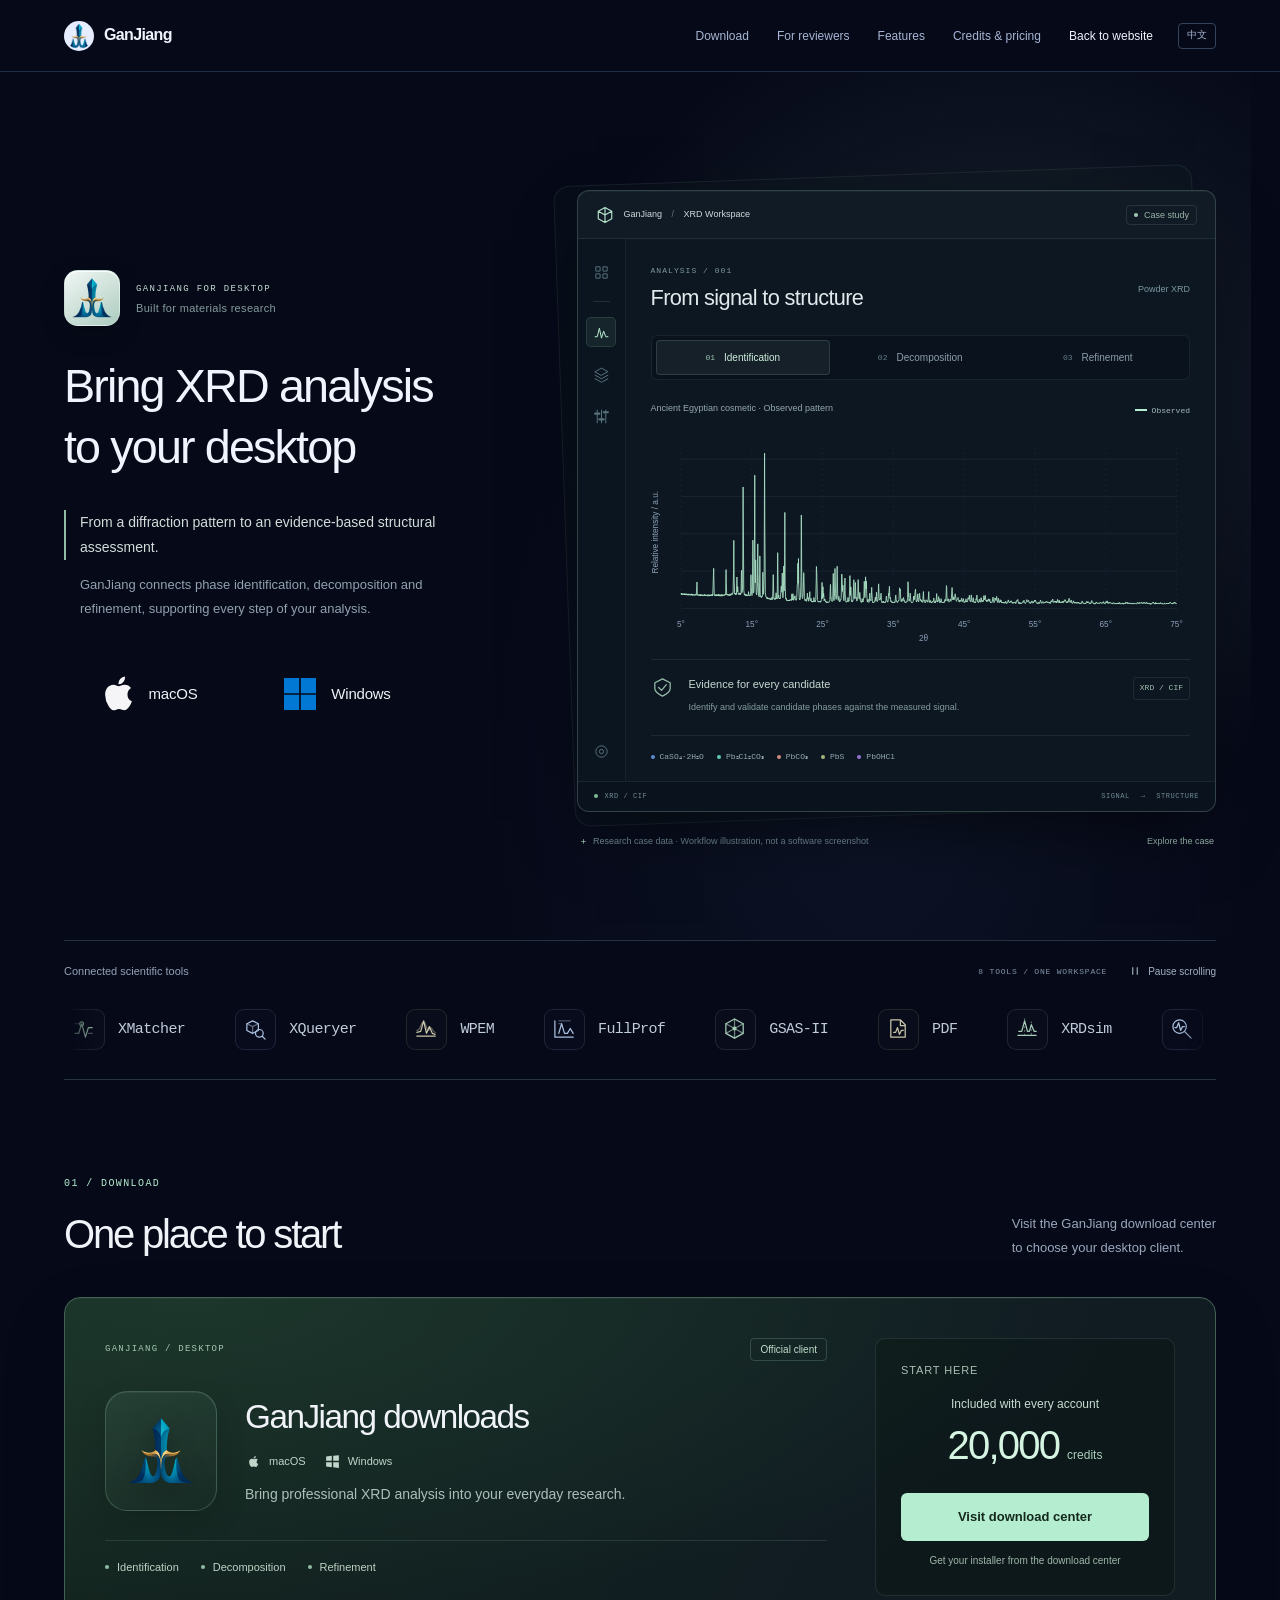
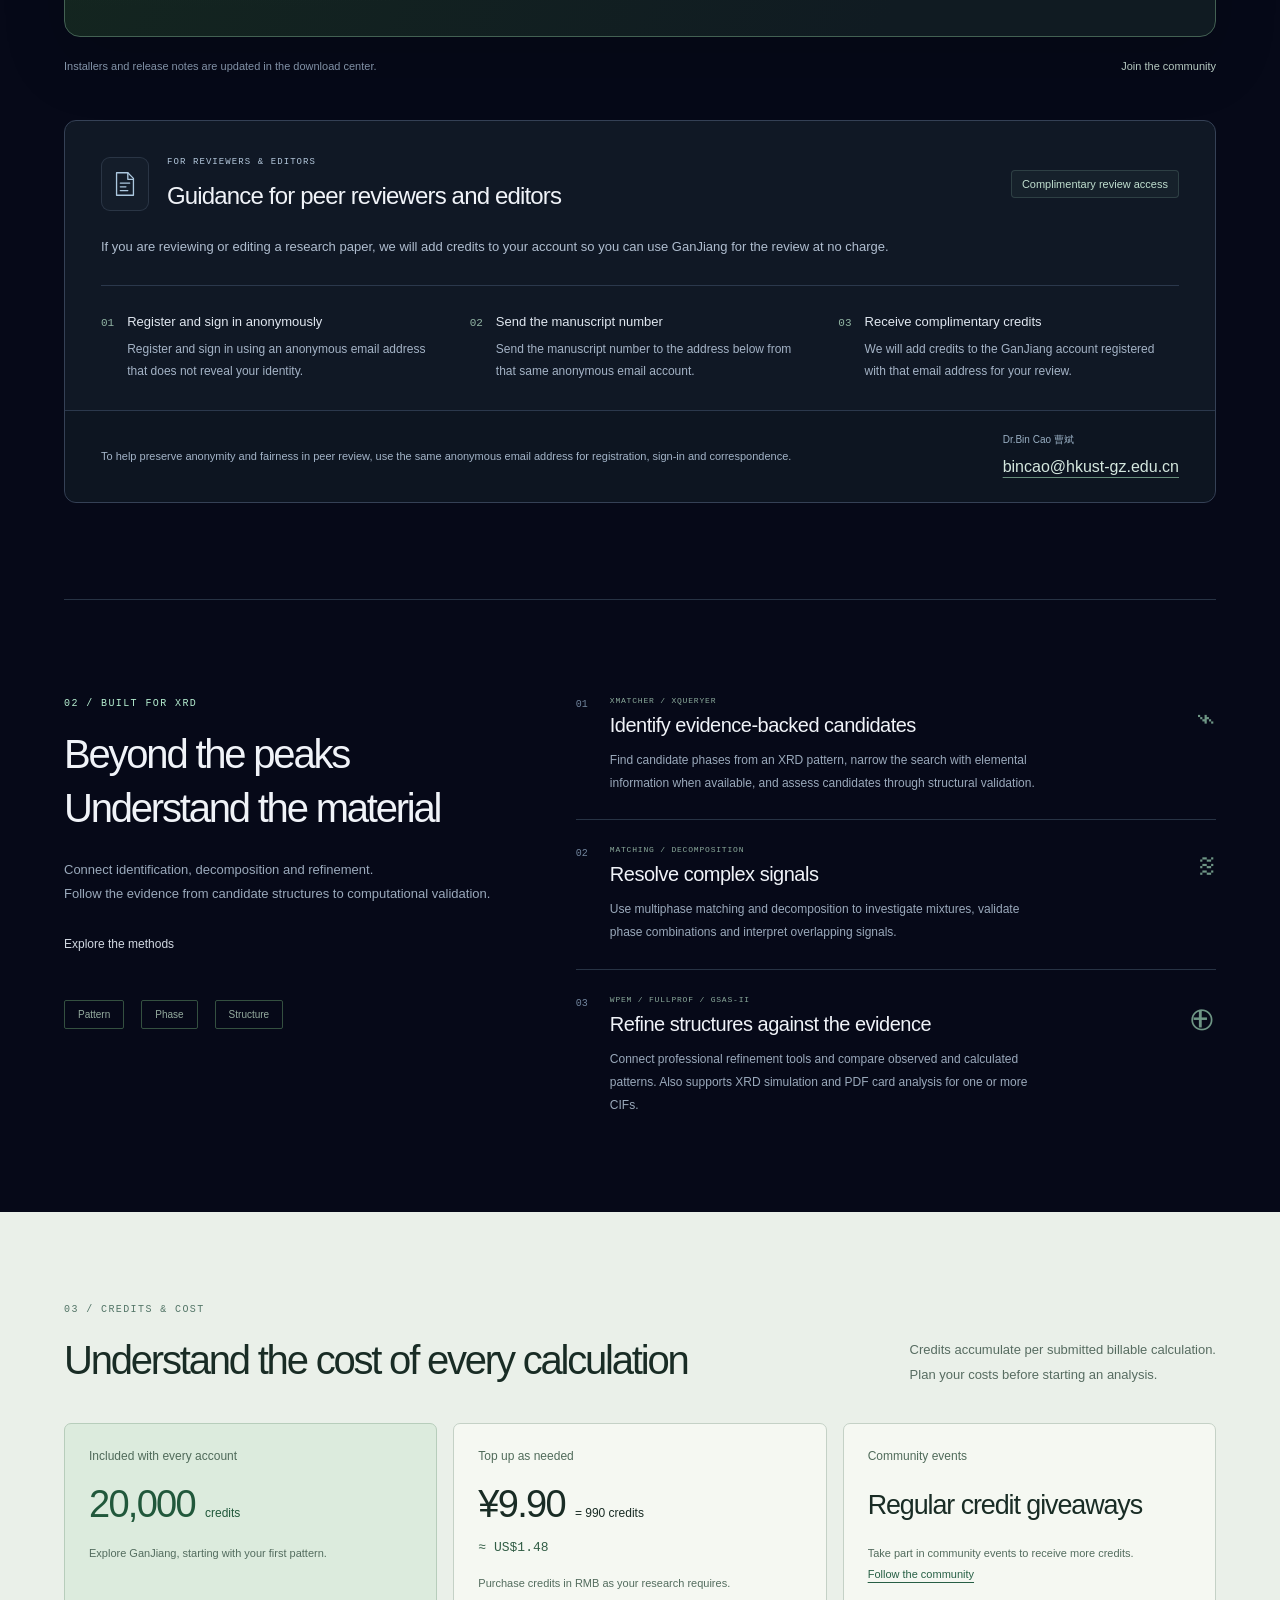
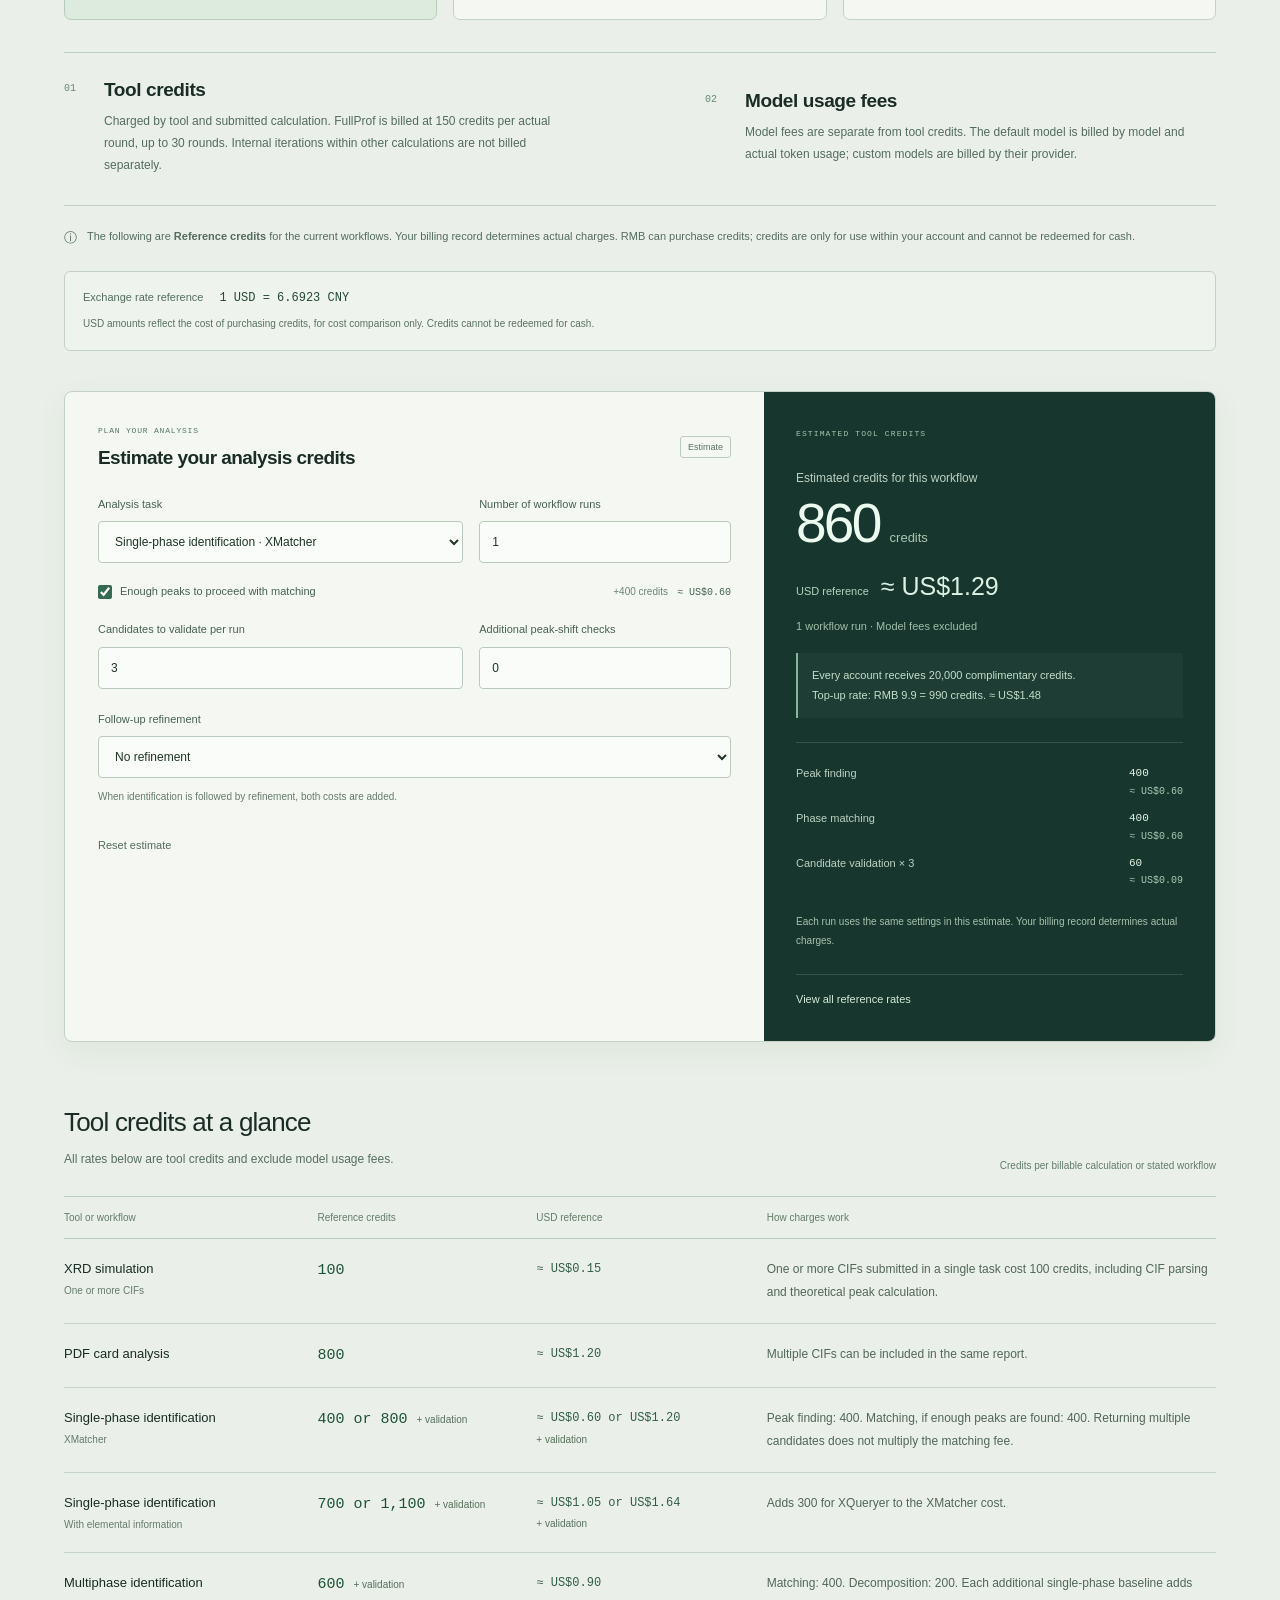
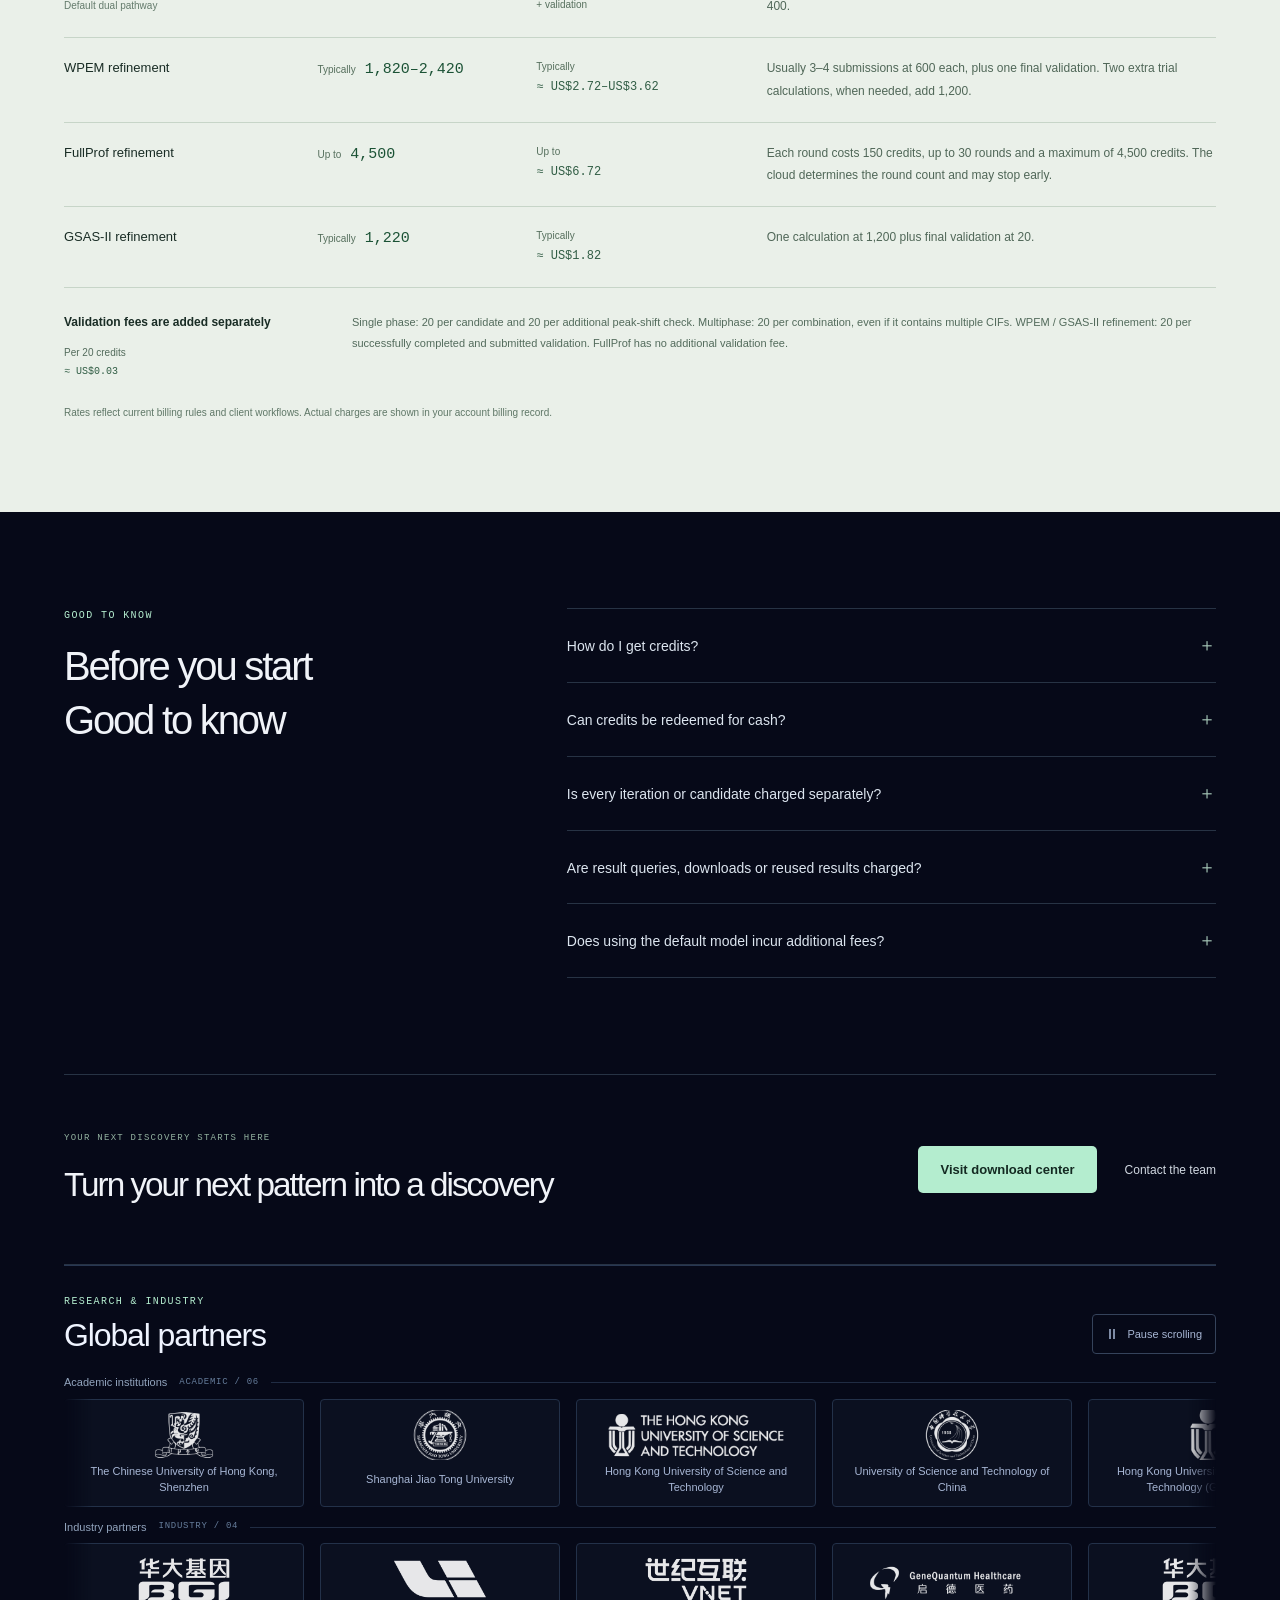
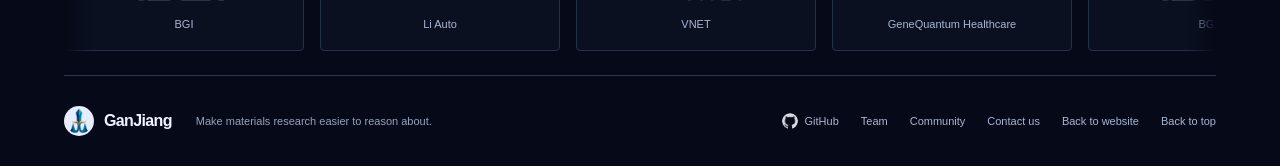
==== apps/index.html @ ce857f55 "update" ====
<!doctype html>
<html lang="zh-CN">
  <head>
    <meta charset="UTF-8" />
    <meta name="viewport" content="width=device-width, initial-scale=1" />
    <meta name="theme-color" content="#060918" />
    <meta name="description" content="下载干将 GanJiang 桌面客户端，了解 macOS、Windows 版本、XRD 物相识别与结构精修，以及计算工具积分和模型调用的收费方式。" />
    <meta property="og:title" content="下载干将 GanJiang · 让 XRD 分析进入你的工作台" />
    <meta property="og:description" content="macOS 与 Windows 客户端、XRD 分析能力、积分参考与任务费用估算。" />
    <meta property="og:type" content="website" />
    <title>下载干将 GanJiang · XRD 科学智能体</title>
    <link rel="icon" href="../assets/images/favicon.png" />
    <link rel="stylesheet" href="./apps.css" />
    <link rel="stylesheet" href="../site-chrome.css" />
    <link rel="stylesheet" href="./hero.css" />
    <script defer src="./downloads.js"></script>
    <script defer src="./credits.js"></script>
    <script defer src="./money.js"></script>
    <script defer src="./locales.en.js"></script>
    <script defer src="./i18n.js"></script>
    <script defer src="./apps.js"></script>
    <script defer src="../partners.js"></script>
    <script defer src="../title-style.js"></script>
</head>
  <body class="download-page">
    <a class="skip-link" href="#main">跳到主要内容</a>
    <header class="site-header shared-header">
        <a class="brand" href="../index.html#home" aria-label="返回官网"><img class="brand-logo" src="../assets/images/logo-small.webp" width="30" height="30" alt="" /> GanJiang</a>
        <div class="header-actions"><button class="language-toggle" type="button" aria-label="Switch to English">EN</button><button class="menu-toggle" type="button" aria-label="打开导航" aria-expanded="false" aria-controls="navigation">菜单</button></div>
        <nav class="nav" id="navigation" aria-label="页面导航"><a href="#downloads">客户端下载</a><a href="#reviewer-support">审稿支持</a><a href="#capabilities">功能介绍</a><a href="#pricing">积分与费用</a><a class="nav-home" href="../index.html#home">返回官网</a></nav>
    </header>
    <main id="main">
      <section class="hero desktop-hero shell" aria-labelledby="hero-title">
        <div class="hero-copy">
          <div class="desktop-product"><span class="desktop-product-icon" aria-hidden="true"><img src="../assets/images/logo-small.webp" width="42" height="42" alt="" /></span><div><p class="eyebrow">GANJIANG FOR DESKTOP</p><p class="desktop-product-note">为材料研究而构建</p></div></div>
          <h1 id="hero-title"><span class="hero-title-line">让 XRD 分析</span><span class="hero-title-line">进入你的工作台</span></h1>
          <div class="hero-description"><p class="hero-description-lead">从一张衍射图谱，到有证据的结构判断。</p><p>干将连接物相识别、多相分解与结构精修，<br class="desktop-break" />陪你走完每一步分析。</p></div>
          <div class="platform-downloads">
            <a class="platform-download platform-download-macos" href="#downloads" data-download-jump aria-label="macOS：前往客户端下载区"><img src="./assets/platforms/apple.svg" width="30" height="36" alt="" /><span>macOS</span></a>
            <a class="platform-download platform-download-windows" href="#downloads" data-download-jump aria-label="Windows：前往客户端下载区"><img src="./assets/platforms/windows.svg" width="32" height="32" alt="" /><span>Windows</span></a>
          </div>
        </div>
        <div class="hero-visual">
          <div class="workbench" data-analysis-view="identify">
            <div class="window-bar"><div class="window-identity"><span class="window-app-mark" aria-hidden="true"><svg viewBox="0 0 24 24" fill="none" stroke="currentColor" stroke-width="1.5" stroke-linejoin="round"><path d="m12 2 9 5v10l-9 5-9-5V7Zm0 0v10m-9-5 9 5 9-5m-9 5v10"/></svg></span><span>GanJiang <span class="window-title-divider">/</span> XRD Workspace</span></div><span class="window-demo">案例演示</span></div>
            <div class="workbench-layout">
              <div class="workbench-rail" aria-hidden="true"><span class="rail-home"><svg viewBox="0 0 24 24" fill="none" stroke="currentColor" stroke-width="1.4" stroke-linejoin="round"><path d="M4 4h6v6H4Zm10 0h6v6h-6ZM4 14h6v6H4Zm10 0h6v6h-6Z"/></svg></span><span class="rail-divider"></span><span data-rail-view="identify"><svg viewBox="0 0 24 24" fill="none" stroke="currentColor" stroke-width="1.4" stroke-linecap="round" stroke-linejoin="round"><path d="M3 18h3l3-12 3 14 3-10 3 8h3"/></svg></span><span data-rail-view="decompose"><svg viewBox="0 0 24 24" fill="none" stroke="currentColor" stroke-width="1.4" stroke-linecap="round" stroke-linejoin="round"><path d="m3 8 9-5 9 5-9 5Zm0 5 9 5 9-5M3 18l9 5 9-5"/></svg></span><span data-rail-view="refine"><svg viewBox="0 0 24 24" fill="none" stroke="currentColor" stroke-width="1.4" stroke-linecap="round"><path d="M6 3v18M12 3v18M18 3v18"/><path d="M3 8h6m0 8h6m0-10h6" stroke-width="3"/></svg></span><span class="rail-bottom"><svg viewBox="0 0 24 24" fill="none" stroke="currentColor" stroke-width="1.4"><circle cx="12" cy="12" r="8"/><circle cx="12" cy="12" r="3"/></svg></span></div>
            <div class="workbench-body">
              <div class="workbench-title"><div><p>ANALYSIS / 001</p><h2>从信号，找到结构</h2></div><span class="sample-tag">粉末 XRD</span></div>
              <div class="analysis-tabs" role="tablist" aria-label="切换分析案例视图"><button id="tab-identify" role="tab" type="button" aria-selected="true" aria-controls="analysis-panel" data-view="identify"><span class="analysis-tab-number" aria-hidden="true">01</span><span>物相识别</span></button><button id="tab-decompose" role="tab" type="button" aria-selected="false" aria-controls="analysis-panel" tabindex="-1" data-view="decompose"><span class="analysis-tab-number" aria-hidden="true">02</span><span>多相分解</span></button><button id="tab-refine" role="tab" type="button" aria-selected="false" aria-controls="analysis-panel" tabindex="-1" data-view="refine"><span class="analysis-tab-number" aria-hidden="true">03</span><span>结构精修</span></button></div>
              <div id="analysis-panel" role="tabpanel" aria-labelledby="tab-identify" tabindex="0">
                <div class="analysis-chart">
                <div class="plot-meta"><span id="plot-title">古埃及化妆粉 · 实测图谱</span><span id="plot-legend"><i></i>Observed</span></div>
                <img id="analysis-plot" src="./assets/identify.svg" width="720" height="280" alt="古埃及化妆粉的实测 XRD 图谱，以衍射角为横轴、相对强度为纵轴。" fetchpriority="high" />
                </div>
                <div class="analysis-insight"><span class="insight-mark" aria-hidden="true"><svg viewBox="0 0 24 24" fill="none" stroke="currentColor" stroke-width="1.3" stroke-linecap="round" stroke-linejoin="round"><path d="m12 3 8 4v6c0 4-8 8-8 8s-8-4-8-8V7Z"/><path d="m8 12 3 3 5-6"/></svg></span><div><strong id="insight-title">让每一个候选，都有图谱依据</strong><p id="insight-copy">从衍射信号出发，逐步识别与校验候选物相。</p></div><span id="insight-value">XRD / CIF</span></div>
              </div>
              <div class="phase-strip" aria-label="案例中的五种物相"><span>CaSO₄·2H₂O</span><span>Pb₂Cl₂CO₃</span><span>PbCO₃</span><span>PbS</span><span>PbOHCl</span></div>
            </div>
            </div>
            <div class="workbench-status" aria-hidden="true"><span><i></i> XRD / CIF</span><span>SIGNAL <b>→</b> STRUCTURE</span></div>
          </div>
          <div class="visual-caption"><span><span class="caption-cross" aria-hidden="true">＋</span> 官网研究案例数据 · 分析流程示意，非软件截图</span><a href="../index.html#egypt-story">查看案例</a></div>
        </div>
      </section>

      <section class="engine-band shell" aria-labelledby="engine-heading">
        <div class="engine-heading"><p id="engine-heading">连接专业计算工具</p><div class="engine-controls"><span>8 TOOLS / ONE WORKSPACE</span><button id="marquee-toggle" type="button" aria-pressed="false" aria-controls="tool-marquee" hidden><svg viewBox="0 0 16 16" fill="none" stroke="currentColor" stroke-width="1.5" aria-hidden="true"><path d="M5 3v10M11 3v10"/></svg><span>暂停滚动</span></button></div></div>
        <div class="engine-marquee" id="tool-marquee">
          <div class="engine-track">
            <ul class="engine-group" aria-label="支持的科学计算工具">
                <li><span class="tool-logo"><svg viewBox="0 0 26 26" fill="none" stroke="currentColor" stroke-width="1.3" stroke-linecap="round" stroke-linejoin="round" aria-hidden="true"><path d="M3 17h4l3-10 4 14 3-10h4"/><path d="M3 7h4m10 10h4" opacity=".45"/><circle cx="10" cy="7" r="2"/></svg></span><span>XMatcher</span></li>
                <li><span class="tool-logo"><svg viewBox="0 0 26 26" fill="none" stroke="currentColor" stroke-width="1.3" stroke-linecap="round" stroke-linejoin="round" aria-hidden="true"><path d="m4 7 6-3 6 3v7l-6 3-6-3Z"/><path d="m4 7 6 3 6-3m-6 3v7" opacity=".55"/><circle cx="17" cy="17" r="4"/><path d="m20 20 3 3"/></svg></span><span>XQueryer</span></li>
                <li><span class="tool-logo"><svg viewBox="0 0 26 26" fill="none" stroke="currentColor" stroke-width="1.3" stroke-linecap="round" stroke-linejoin="round" aria-hidden="true"><path d="M3 20h19M3 16l4-1 3-11 3 13 3-7 3 7 3 1"/><path d="M3 14c4 0 4-9 7-9s3 13 6 8 3 3 6 3" opacity=".45"/></svg></span><span>WPEM</span></li>
                <li><span class="tool-logo"><svg viewBox="0 0 26 26" fill="none" stroke="currentColor" stroke-width="1.3" stroke-linecap="round" stroke-linejoin="round" aria-hidden="true"><path d="M3 4v17h19M7 17l3-10 3 10h3l3-5 3 5"/><path d="M7 4h12M7 7h3" opacity=".4"/></svg></span><span>FullProf</span></li>
                <li><span class="tool-logo"><svg viewBox="0 0 26 26" fill="none" stroke="currentColor" stroke-width="1.3" stroke-linecap="round" stroke-linejoin="round" aria-hidden="true"><path d="m12 2 9 5v10l-9 5-9-5V7Z"/><path d="m3 7 9 5 9-5M12 12v10M12 2v10L3 17m9-5 9 5" opacity=".65"/><circle cx="12" cy="12" r="2" fill="currentColor" stroke="none"/></svg></span><span>GSAS-II</span></li>
                <li><span class="tool-logo"><svg viewBox="0 0 26 26" fill="none" stroke="currentColor" stroke-width="1.3" stroke-linecap="round" stroke-linejoin="round" aria-hidden="true"><path d="M5 3h10l5 5v13H5ZM15 3v6h5"/><path d="M8 16h2l2-5 2 7 2-4h2"/></svg></span><span>PDF</span></li>
                <li><span class="tool-logo"><svg viewBox="0 0 26 26" fill="none" stroke="currentColor" stroke-width="1.3" stroke-linecap="round" stroke-linejoin="round" aria-hidden="true"><path d="M3 19h19M4 15h3l3-11 3 11h2l2-7 3 7h2"/><path d="M10 2v19M17 5v16" stroke-dasharray="1 3" opacity=".45"/></svg></span><span>XRDsim</span></li>
                <li><span class="tool-logo"><svg viewBox="0 0 26 26" fill="none" stroke="currentColor" stroke-width="1.3" stroke-linecap="round" stroke-linejoin="round" aria-hidden="true"><circle cx="10" cy="10" r="7"/><path d="m15 15 7 7M5 11h2l2-5 2 8 2-4h2"/></svg></span><span>XRDinspector</span></li>
            </ul>
          </div>
        </div>
      </section>

      <section id="downloads" class="section shell" aria-labelledby="download-title">
        <div class="section-heading"><div><p class="eyebrow">01 / DOWNLOAD</p><h2 id="download-title">一个入口，开启你的研究</h2></div><p>前往干将下载中心，<br />选择适合你的桌面版本。</p></div>
        <article class="download-portal" aria-labelledby="portal-title">
          <div class="portal-content">
            <div class="portal-topline"><p class="eyebrow">GANJIANG / DESKTOP</p><span class="portal-badge">官方客户端</span></div>
            <div class="portal-identity"><div class="portal-logo"><img src="../assets/images/logo-small.webp" width="70" height="84" alt="" /></div><div><h3 id="portal-title">干将下载中心</h3><div class="portal-platforms" aria-label="支持的平台"><span><svg viewBox="0 0 24 24" aria-hidden="true"><path d="M16.4 12.8c0-2 1.6-3 1.7-3.1-1-1.4-2.4-1.6-2.9-1.6-1.2-.1-2.4.7-3 .7s-1.5-.7-2.5-.7c-1.3 0-2.5.8-3.2 1.9-1.4 2.4-.4 6 1 8 .7.9 1.4 1.8 2.4 1.7 1 0 1.4-.6 2.6-.6s1.6.6 2.6.6 1.7-.9 2.3-1.8c.8-1.1 1.1-2.2 1.1-2.3-.1 0-2.1-.8-2.1-2.8ZM14.5 6.8c.5-.7.9-1.6.8-2.5-.8 0-1.8.5-2.4 1.2-.5.5-1 1.5-.8 2.4.9.1 1.8-.4 2.4-1.1Z"/></svg>macOS</span><span><svg viewBox="0 0 24 24" aria-hidden="true"><path d="m3 5 8-1v7H3Zm10-1 8-1v8h-8ZM3 13h8v7l-8-1Zm10 0h8v8l-8-1Z"/></svg>Windows</span></div><p>把专业的 XRD 分析能力，带到你的日常研究中。</p></div></div>
            <ul class="portal-capabilities" aria-label="核心分析能力"><li>物相识别</li><li>多相分解</li><li>结构精修</li></ul>
          </div>
          <div class="portal-action">
            <p class="portal-action-label">从这里开始</p>
            <p class="portal-welcome">每个账户赠送<br /><strong>20,000</strong><span>积分</span></p>
            <a class="download-button" href="https://ganjiang.yangtzeailab.com/" data-download aria-describedby="download-help"><span>前往下载中心</span></a>
            <p class="portal-action-note" id="download-help">统一前往下载中心获取安装包</p>
          </div>
        </article>
        <div class="download-footnote"><p>安装包与发布说明均在下载中心更新。</p><a href="../index.html#beta">加入用户社区</a></div>

        <aside class="reviewer-support" id="reviewer-support" aria-labelledby="reviewer-title">
          <div class="reviewer-heading">
            <span class="reviewer-mark" aria-hidden="true"><svg viewBox="0 0 32 32" fill="none" stroke="currentColor" stroke-width="1.4" stroke-linecap="round" stroke-linejoin="round"><path d="M7 4h12l6 6v18H7Z"/><path d="M19 4v7h6M11 15h10M11 19h6M11 23h8"/></svg></span>
            <div><p class="eyebrow">FOR REVIEWERS &amp; EDITORS</p><h3 id="reviewer-title">研究论文同行评审须知</h3></div>
            <span class="reviewer-badge">审稿免费支持</span>
          </div>
          <p class="reviewer-intro">如果您是文章的审稿人或编辑，我们会为您的账户充值积分，支持您免费使用干将开展审稿工作，无需付费。</p>
          <ol class="reviewer-steps">
            <li><span class="reviewer-step-number" aria-hidden="true">01</span><div><h4>匿名注册与登录</h4><p>请使用不含个人身份信息的匿名邮箱注册并登录干将。</p></div></li>
            <li><span class="reviewer-step-number" aria-hidden="true">02</span><div><h4>发送文章编号</h4><p>使用同一匿名邮箱，将文章编号发送至下方联系邮箱。</p></div></li>
            <li><span class="reviewer-step-number" aria-hidden="true">03</span><div><h4>获取免费积分</h4><p>我们将为该邮箱对应的账户充值积分，供审稿使用。</p></div></li>
          </ol>
          <div class="reviewer-contact"><p>为维护同行评审的匿名性与公平性，<br class="desktop-break" />请在注册、登录与邮件联系时始终使用同一匿名邮箱。</p><div><span>Dr.Bin Cao 曹斌</span><a href="mailto:bincao@hkust-gz.edu.cn">bincao@hkust-gz.edu.cn</a></div></div>
        </aside>
      </section>

      <section id="capabilities" class="section capability-section shell" aria-labelledby="capabilities-title">
        <div class="capability-intro"><p class="eyebrow">02 / BUILT FOR XRD</p><h2 id="capabilities-title">不止看见峰<br />更要读懂材料</h2><p>把识别、分解与精修连接起来。<br />从候选结构到计算校验，让结论有迹可循。</p><a class="text-link" href="../index.html#can-do">深入了解分析方法</a><div class="workflow-line" aria-label="输入图谱，识别物相，校验结构"><span>图谱</span><span>物相</span><span>结构</span></div></div>
        <div class="capability-list">
          <article><span class="step-number">01</span><div><p class="tool-label">XMATCHER / XQUERYER</p><h3>识别，让候选有依据</h3><p>从 XRD 图谱寻找候选物相；有元素信息时结合条件检索，再通过结构校验逐步判断。</p></div><span class="feature-mark" aria-hidden="true">⌁</span></article>
          <article><span class="step-number">02</span><div><p class="tool-label">MATCHING / DECOMPOSITION</p><h3>分解，把复杂信号展开</h3><p>通过多相匹配与分解处理混合物相，按组合进行校验，进一步理解重叠信号。</p></div><span class="feature-mark" aria-hidden="true">≋</span></article>
          <article><span class="step-number">03</span><div><p class="tool-label">WPEM / FULLPROF / GSAS-II</p><h3>精修，让结构经得起对照</h3><p>衔接专业精修工具，结合实测与计算图谱检验结构。也支持单个或多个 CIF 的 XRD 模拟与 PDF 卡分析。</p></div><span class="feature-mark" aria-hidden="true">⊕</span></article>
        </div>
      </section>

      <section id="pricing" class="pricing-section" aria-labelledby="pricing-title">
        <div class="shell">
          <div class="section-heading"><div><p class="eyebrow">03 / CREDITS & COST</p><h2 id="pricing-title">每一次计算<br class="mobile-break" />都有清楚的账</h2></div><p>按实际提交的收费计算累计。<br />先理解计费，再开始分析。</p></div>
          <div class="credit-benefits" aria-label="积分获取方式">
            <article class="credit-benefit credit-benefit-gift"><h3>每个账户赠送</h3><p class="benefit-value">20,000 <span>积分</span></p><p>从第一张图谱开始，探索干将的分析能力。</p></article>
            <article class="credit-benefit"><h3>按需充值</h3><p class="benefit-value">¥9.90 <span>= 990 积分</span></p><p class="topup-usd" data-usd-credits="990">≈ US$1.48</p><p>人民币兑换积分，按你的研究需要补充。</p></article>
            <article class="credit-benefit"><h3>社区活动</h3><p class="benefit-value benefit-value-text">定期赠送积分</p><p>参与社区活动，获取更多积分。<a href="../index.html#beta">关注用户社区</a></p></article>
          </div>
          <div class="billing-model"><div><span class="billing-number">01</span><h3>计算工具积分</h3><p>按功能与实际提交次数计费；FullProf 按实际轮数计费，每轮 150 积分，最多 30 轮。其他计算内部的迭代，不按迭代次数重复收费。</p></div><div><span class="billing-number">02</span><h3>模型调用费用</h3><p>模型费用另计，不包含在工具积分中。默认模型按所用模型和实际 Token 用量计费；自定义模型由对应服务商计费。</p></div></div>
          <div class="pricing-note"><span aria-hidden="true">ⓘ</span><p>以下为当前流程的<strong>积分参考</strong>，实际扣费以账单明细为准。人民币可以兑换积分，积分仅用于账号内消耗，不可兑换回人民币。</p></div>

          <div class="exchange-note"><div><span>汇率参考</span><strong id="exchange-rate">1 USD = 6.6923 CNY</strong></div><p>美元金额按积分充值比例折算，仅供费用比较，不代表积分可以兑换现金。</p></div>

          <div class="estimator" id="estimator">
            <div class="estimator-form">
              <div class="estimator-heading"><div><p class="eyebrow">PLAN YOUR ANALYSIS</p><h3>算一算，这次分析要多少积分</h3></div><span class="reference-tag">参考估算</span></div>
              <form id="credit-form">
                <div class="form-row"><label>分析任务<select id="task" name="task"><option value="single">单相识别 · XMatcher</option><option value="element">单相识别 · 有元素条件</option><option value="multi">多相识别 · 默认双通道</option><option value="simulation">XRD 模拟 · 单个 / 多个 CIF</option><option value="pdf">PDF 卡分析</option><option value="refinement">仅结构精修</option></select></label><label>同一流程重复次数<input id="quantity" name="quantity" type="number" min="1" max="10000" step="1" value="1" inputmode="numeric" /></label></div>
                <div id="single-options" class="task-options"><label class="check-field"><input id="match" type="checkbox" checked />峰数足够，继续执行匹配 <span class="check-cost"><span>＋400 积分</span><small class="usd-amount" data-usd-credits="400">≈ US$0.60</small></span></label><div class="form-row"><label>每次校验的候选数<input id="candidates" type="number" min="0" max="10000" step="1" value="3" inputmode="numeric" /></label><label>额外峰位偏移校验次数<input id="shifts" type="number" min="0" max="10000" step="1" value="0" inputmode="numeric" /></label></div></div>
                <div id="multi-options" class="task-options" hidden><div class="form-row"><label>每次校验的组合数<input id="combinations" type="number" min="0" max="10000" step="1" value="1" inputmode="numeric" /></label><label>补查单相基线次数<input id="baselines" type="number" min="0" max="10000" step="1" value="0" inputmode="numeric" /></label></div></div>
                <label class="refinement-field">衔接结构精修<select id="refinement" name="refinement"><option value="none">不追加精修</option><option value="gsas" data-usd-credits="1220" data-usd-label="GSAS-II · 通常 1,220 积分">GSAS-II · 通常 1,220 积分</option><option value="wpem" data-usd-credits="1820" data-usd-other="2420" data-usd-label="WPEM · 通常 1,820–2,420 积分">WPEM · 通常 1,820–2,420 积分</option><option value="fullprof" data-usd-credits="4500" data-usd-label="FullProf · 最多 4,500 积分">FullProf · 最多 4,500 积分</option></select></label>
                <div id="wpem-options" class="task-options" hidden><label>预计 WPEM 提交次数<select id="wpem-runs"><option value="3" data-usd-credits="1820" data-usd-label="3 次 · 含最终校验共 1,820 积分">3 次 · 含最终校验共 1,820 积分</option><option value="4" data-usd-credits="2420" data-usd-label="4 次 · 含最终校验共 2,420 积分">4 次 · 含最终校验共 2,420 积分</option></select></label><label class="check-field"><input id="wpem-extra" type="checkbox" />补做两次试算 <span class="check-cost"><span>＋1,200 积分</span><small class="usd-amount" data-usd-credits="1200">≈ US$1.79</small></span></label></div>
                <p class="form-hint" id="refinement-hint">识别与精修连续执行时，两部分费用相加。</p>
                <button class="reset-button" type="reset">重置估算</button>
              </form>
              <noscript><p class="no-script-note">启用 JavaScript 后可使用交互估算；下方积分表可直接查阅。</p></noscript>
            </div>
            <div class="estimate-result" aria-live="polite" aria-atomic="true"><p class="eyebrow">ESTIMATED TOOL CREDITS</p><p class="estimate-label" id="estimate-label">本次流程参考积分</p><div class="estimate-total"><output id="credit-total" for="task quantity match candidates shifts combinations baselines refinement wpem-runs wpem-extra">860</output><span>积分</span></div><div class="estimate-usd"><span>美元参考</span><output id="usd-total" for="task quantity match candidates shifts combinations baselines refinement wpem-runs wpem-extra">≈ US$1.29</output></div><p id="estimate-scope">1 次流程 · 不含模型调用费用</p><p class="estimate-credit-note">每个账户赠送 20,000 积分。<br />充值比例：人民币 9.9 元 = 990 积分。 <span class="usd-amount" data-usd-credits="990">≈ US$1.48</span></p><div class="result-rule"></div><dl id="credit-breakdown"><div><dt>寻峰</dt><dd>400<small>≈ US$0.60</small></dd></div><div><dt>物相匹配</dt><dd>400<small>≈ US$0.60</small></dd></div><div><dt>候选校验 × 3</dt><dd>60<small>≈ US$0.09</small></dd></div></dl><p class="estimate-disclaimer" id="estimate-disclaimer">各次流程按相同配置估算，实际扣费以账单明细为准。</p><a href="#credit-reference">查看完整积分参考</a></div>
          </div>

          <div class="reference-heading" id="credit-reference"><div><h3>功能积分，一目了然</h3><p>以下均为计算工具积分，不含模型调用费用。</p></div><span>积分 / 次收费计算或所述流程</span></div>
          <div class="table-scroll" role="region" aria-label="功能积分参考表，可横向滚动" tabindex="0"><table><thead><tr><th scope="col">功能</th><th scope="col">积分参考</th><th scope="col">美元参考</th><th scope="col">怎么计算</th></tr></thead><tbody>
            <tr><th scope="row">XRD 模拟 <span>单个 / 多个 CIF</span></th><td>100</td><td class="usd-reference"><span class="usd-amount" data-usd-credits="100">≈ US$0.15</span></td><td>单个或多个 CIF 在同一次任务中提交，均为 100 积分，包含 CIF 解析和理论峰计算。</td></tr>
            <tr><th scope="row">PDF 卡分析</th><td>800</td><td class="usd-reference"><span class="usd-amount" data-usd-credits="800">≈ US$1.20</span></td><td>同一次报告可提交多个 CIF。</td></tr>
            <tr><th scope="row">单相识别 <span>XMatcher</span></th><td>400 或 800 <small>＋校验费</small></td><td class="usd-reference"><span class="usd-amount" data-usd-credits="400" data-usd-other="800" data-usd-join="or">≈ US$0.60 / US$1.20</span><small>＋校验费</small></td><td>寻峰 400；峰数足够再匹配 400。一次返回多个候选，不按候选数重复收匹配费。</td></tr>
            <tr><th scope="row">单相识别 <span>有元素条件</span></th><td>700 或 1,100 <small>＋校验费</small></td><td class="usd-reference"><span class="usd-amount" data-usd-credits="700" data-usd-other="1100" data-usd-join="or">≈ US$1.05 / US$1.64</span><small>＋校验费</small></td><td>在 XMatcher 费用上增加 XQueryer 300。</td></tr>
            <tr><th scope="row">多相识别 <span>默认双通道</span></th><td>600 <small>＋校验费</small></td><td class="usd-reference"><span class="usd-amount" data-usd-credits="600">≈ US$0.90</span><small>＋校验费</small></td><td>匹配 400＋分解 200；如需补查单相基线，每次再加 400。</td></tr>
            <tr><th scope="row">WPEM 精修</th><td><small>通常</small> 1,820–2,420</td><td class="usd-reference"><small>通常</small><span class="usd-amount" data-usd-credits="1820" data-usd-other="2420">≈ US$2.72–US$3.62</span></td><td>通常提交 3–4 次，每次 600；含一次最终校验。特殊情况补做两次试算，可再增加 1,200。</td></tr>
            <tr><th scope="row">FullProf 精修</th><td><small>最多</small> 4,500</td><td class="usd-reference"><small>最多</small><span class="usd-amount" data-usd-credits="4500">≈ US$6.72</span></td><td>每轮 150 积分，最多 30 轮，最高 4,500 积分。轮数由云端决定，可能提前停止。</td></tr>
            <tr><th scope="row">GSAS-II 精修</th><td><small>通常</small> 1,220</td><td class="usd-reference"><small>通常</small><span class="usd-amount" data-usd-credits="1220">≈ US$1.82</span></td><td>一次计算 1,200＋一次最终校验 20。</td></tr>
          </tbody></table></div>
          <div class="validation-note"><div><strong>校验费用单独累计</strong><p class="validation-usd"><span>每 20 积分</span> <span class="usd-amount" data-usd-credits="20">≈ US$0.03</span></p></div><p>单相：每个候选 20 积分，额外峰位偏移校验每次再加 20。多相：每个组合 20 积分，组合内多个 CIF 仍算一次。WPEM / GSAS-II 精修：每成功完成并提交一次校验，计 20 积分。FullProf 不另加校验费。</p></div>
          <p class="reference-footnote">功能积分按当前计费规则与客户端流程整理，实际扣费以账号账单明细为准。</p>
        </div>
      </section>

      <section class="section faq-section shell" aria-labelledby="faq-title"><div><p class="eyebrow">GOOD TO KNOW</p><h2 id="faq-title">开始之前<br />你可能想知道</h2></div><div class="faq-list">
        <details><summary>如何获取积分？<span aria-hidden="true">＋</span></summary><p>每个账户赠送 20,000 积分。需要更多积分时，可按人民币 9.9 元 = 990 积分的比例充值；社区也会定期举办活动赠送积分。</p></details>
        <details><summary>积分可以兑换回人民币吗？<span aria-hidden="true">＋</span></summary><p>不可以。人民币可以兑换为积分，积分只能在账号内消耗，不能兑换回人民币。</p></details>
        <details><summary>任务里的每次迭代、每个候选都会收费吗？<span aria-hidden="true">＋</span></summary><p>一次计算内部的迭代不按迭代次数收费；另行提交收费计算才会累计费用。XMatcher 一次返回多个候选，不按候选数重复收匹配费，但分别进行的结构校验按实际次数收费。</p></details>
        <details><summary>查询结果、下载文件或者复用结果要收费吗？<span aria-hidden="true">＋</span></summary><p>查询结果、下载文件不额外收取计算积分。复用已有结果且没有重新提交计算时，不新增计算费用；若过程中实际调用了模型，模型费用仍另行计算。</p></details>
        <details><summary>使用默认模型，还会产生额外费用吗？<span aria-hidden="true">＋</span></summary><p>会。只要实际调用模型，就会按照所用模型和实际 Token 用量计费，这部分不包含在计算工具积分中。使用自定义模型时，由对应模型服务商计费。</p></details>
      </div></section>

      <section class="closing shell"><div><p class="eyebrow">YOUR NEXT DISCOVERY STARTS HERE</p><h2>让下一张图谱<br class="mobile-break" />成为新的发现</h2></div><div><a class="button button-primary" href="#downloads" data-download-jump>前往下载中心</a><a class="text-link" href="../team.html#sales-contact">联系团队</a></div></section>
    </main>
    <section class="global-partners" id="global-partners" data-partners aria-labelledby="partners-title">
      <div class="partners-heading">
        <div><p class="partners-kicker">RESEARCH &amp; INDUSTRY</p><h2 id="partners-title" data-partner-copy="title">全球合作伙伴</h2></div>
        <button class="partners-toggle" type="button" data-partners-toggle aria-pressed="false" aria-controls="partners-academic partners-industry" hidden><svg viewBox="0 0 12 12" aria-hidden="true"><path class="partners-pause" d="M4 1v10M8 1v10"/><path class="partners-play" d="m3 1 7 5-7 5Z"/></svg><span>暂停滚动</span></button>
      </div>
      <div class="partners-row partners-row-academic">
        <h3 class="partners-row-heading" id="partners-academic-title"><span data-partner-copy="academic">学术机构</span><small>ACADEMIC / 06</small></h3>
        <div class="partners-viewport" id="partners-academic" role="region" aria-labelledby="partners-academic-title" tabindex="0">
          <div class="partners-track"><ul class="partners-list">
            <li class="partner-card"><span class="partner-logo"><img src="../assets/partners/cuhk-shenzhen.png" width="128" height="128" loading="lazy" decoding="async" alt="" /></span><span data-partner-copy="cuhk">香港中文大学（深圳）</span></li>
            <li class="partner-card"><span class="partner-logo"><img src="../assets/partners/sjtu.png" width="128" height="128" loading="lazy" decoding="async" alt="" /></span><span data-partner-copy="sjtu">上海交通大学</span></li>
            <li class="partner-card"><span class="partner-logo partner-logo-wide"><img src="../assets/partners/hkust.png" width="128" height="128" loading="lazy" decoding="async" alt="" /></span><span data-partner-copy="hkust">香港科技大学</span></li>
            <li class="partner-card"><span class="partner-logo"><img src="../assets/partners/ustc.png" width="128" height="128" loading="lazy" decoding="async" alt="" /></span><span data-partner-copy="ustc">中国科学技术大学</span></li>
            <li class="partner-card"><span class="partner-logo"><img src="../assets/partners/hkust-guangzhou.webp" width="128" height="128" loading="lazy" decoding="async" alt="" /></span><span data-partner-copy="hkustgz">香港科技大学（广州）</span></li>
            <li class="partner-card"><span class="partner-logo"><img src="../assets/partners/cas.webp" width="128" height="128" loading="lazy" decoding="async" alt="" /></span><span data-partner-copy="cas">中国科学院</span></li>
          </ul></div>
        </div>
      </div>
      <div class="partners-row partners-row-industry">
        <h3 class="partners-row-heading" id="partners-industry-title"><span data-partner-copy="industry">产业伙伴</span><small>INDUSTRY / 04</small></h3>
        <div class="partners-viewport" id="partners-industry" role="region" aria-labelledby="partners-industry-title" tabindex="0">
          <div class="partners-track"><ul class="partners-list">
            <li class="partner-card"><span class="partner-logo partner-logo-industry"><img src="../assets/partners/bgi.png" width="128" height="128" loading="lazy" decoding="async" alt="" /></span><span data-partner-copy="bgi">华大基因</span></li>
            <li class="partner-card"><span class="partner-logo partner-logo-industry"><img src="../assets/partners/li-auto.png" width="128" height="128" loading="lazy" decoding="async" alt="" /></span><span data-partner-copy="li">理想汽车</span></li>
            <li class="partner-card"><span class="partner-logo partner-logo-industry"><img src="../assets/partners/vnet.png" width="128" height="128" loading="lazy" decoding="async" alt="" /></span><span data-partner-copy="vnet">世纪互联</span></li>
            <li class="partner-card"><span class="partner-logo partner-logo-wide"><img src="../assets/partners/genequantum.png" width="128" height="128" loading="lazy" decoding="async" alt="" /></span><span data-partner-copy="genequantum">启德医药</span></li>
          </ul></div>
        </div>
      </div>
    </section>
    <footer class="shared-footer">
      <div class="footer-identity"><a class="brand" href="../index.html#home" aria-label="返回官网"><img class="brand-logo" src="../assets/images/logo-small.webp" width="30" height="30" alt="" /> GanJiang</a><p data-i18n="footerTagline">让材料研究的判断更清楚。</p></div>
      <div class="footer-links" aria-label="页脚链接"><a href="https://github.com/DeltaGanjiang" target="_blank" rel="noreferrer"><img src="../assets/images/github.webp" width="16" height="16" alt="" />GitHub</a><a href="../team.html" data-i18n="navTeam">团队成员</a><a href="../index.html#beta" data-design-copy="footerCommunity">用户社区</a><a href="mailto:ganjiang@yzailab.com" data-i18n="projectEmail">联系我们</a><a href="../index.html#home" data-design-copy="backWebsite">返回官网</a><a href="#main" data-i18n="backToTop">回到顶部</a></div>
    </footer>
  </body>
</html>
---- apps/apps.css ----
@charset "UTF-8";

:root {
  color-scheme: dark;
  --bg: #060918;
  --surface: #101826;
  --ink: #f0f3f8;
  --muted: #9aa9bb;
  --line: #273344;
  --mint: #b4edcf;
  --sans: -apple-system, BlinkMacSystemFont, "SF Pro Text", "Segoe UI", "PingFang SC", "Hiragino Sans GB", "Microsoft YaHei", Arial, sans-serif;
  --mono: "SFMono-Regular", Consolas, "Liberation Mono", monospace;
  font-family: var(--sans);
  background: var(--bg);
  color: var(--ink);
  font-synthesis: none;
  text-rendering: optimizeLegibility;
  -webkit-font-smoothing: antialiased;
  scroll-behavior: smooth;
  scroll-padding-top: calc(var(--header-h) + 16px);
}
* { box-sizing: border-box; }
body { margin: 0; padding-top: var(--header-h); }
a { color: inherit; text-decoration: none; }
button, input, select { font: inherit; }
button, a, input, select, summary { -webkit-tap-highlight-color: transparent; }
button, summary, select { cursor: pointer; }
button { color: inherit; }
img, svg { display: block; max-width: 100%; }
button, input, select { border-radius: 0; }
[hidden] { display: none !important; }
::selection { color: #0d211b; background: var(--mint); }
:focus-visible { outline: 2px solid #b4edcf; outline-offset: 5px; }
h1, h2, h3, p { margin: 0; }
.shell { width: min(1440px, calc(100% - var(--site-gutter) * 2)); margin-inline: auto; }
.skip-link { position: fixed; top: -100px; left: 20px; z-index: 100; background: var(--mint); color: var(--bg); padding: 14px 22px; }
.skip-link:focus { top: 16px; }
.eyebrow { font: 10px/1.6 var(--mono); letter-spacing: .14em; color: var(--mint); }
.status-dot { display: inline-block; width: 6px; height: 6px; margin-right: 8px; border-radius: 50%; background: currentColor; box-shadow: 0 0 0 4px #b4edcf0b; vertical-align: 1px; }
.hero { display: grid; grid-template-columns: 1fr 1.18fr; align-items: center; gap: 50px; padding-top: 92px; padding-bottom: 82px; }
.hero h1 { font-size: clamp(38px, 3.8vw, 58px); font-weight: 560; letter-spacing: -.055em; line-height: 1.3; margin-top: 26px; }
.accent { color: var(--mint); }
.hero-description { font-size: 15px; color: var(--muted); line-height: 1.95; margin-top: 25px; }
.hero-actions { display: flex; align-items: center; gap: 27px; flex-wrap: wrap; margin-top: 33px; }
.button { display: inline-flex; align-items: center; justify-content: space-between; gap: 34px; padding: 15px 21px; border: 1px solid transparent; border-radius: 5px; font-size: 13px; font-weight: 560; transition: background .2s, border-color .2s, transform .2s; }
.button-primary { background: var(--mint); color: #142a22; }
.button-primary:hover { background: #cef6df; transform: translateY(-2px); }
.button span { font-size: 17px; }
.text-link { display: inline-flex; align-items: center; gap: 14px; font-size: 12px; color: #d1d8e1; padding-block: 7px; }
.text-link:hover { color: var(--mint); }
.text-link span { color: var(--mint); }
.platform-note { display: flex; gap: 8px; align-items: center; color: #9daabd; font-size: 10px; margin-top: 25px; }
.platform-note svg { width: 16px; height: 16px; fill: currentColor; }
.note-divider { display: inline-block; height: 11px; width: 1px; background: var(--line); margin-inline: 6px; }
.platform-note-end { padding-left: 8px; margin-left: 5px; font-size: 10px; color: #8493a8; }
.hero-visual { position: relative; min-width: 0; }
.hero-visual::before { content: ""; position: absolute; inset: -40px -30px; z-index: -1; pointer-events: none; background: radial-gradient(ellipse at 58% 50%, #41806d12, transparent 68%); }
.workbench { border: 1px solid #344456; border-radius: 12px; overflow: hidden; background: #101826; box-shadow: 0 24px 75px #0003, 0 1px 0 #ffffff0c inset; }
.window-bar { min-height: 40px; border-bottom: 1px solid #283344; display: flex; align-items: center; justify-content: space-between; gap: 10px; padding: 0 16px; background: #ffffff02; font: 9px var(--mono); color: #8492a8; }
.window-dots { display: flex; gap: 5px; }
.window-dots i { width: 6px; height: 6px; border: 1px solid #586074; border-radius: 50%; }
.window-dots i:first-child { border-color: #8c705a; background: #8c705a; }
.window-demo { font: 9px var(--sans); color: #a1b3c7; }
.workbench-body { padding: 24px 24px 0; }
.workbench-title { display: flex; align-items: center; justify-content: space-between; gap: 12px; }
.workbench-title p { font: 8px var(--mono); letter-spacing: .15em; color: #8c9db6; }
.workbench-title h2 { font-size: 20px; font-weight: 450; margin-top: 9px; letter-spacing: -.03em; }
.sample-tag { padding: 6px 8px; border: 1px solid #314351; border-radius: 3px; color: #b4c8cd; font-size: 9px; }
.analysis-tabs { display: flex; margin-top: 22px; border-bottom: 1px solid var(--line); gap: 23px; }
.analysis-tabs button { padding: 0 0 11px; color: #a4b2c4; background: none; border: 0; border-bottom: 2px solid transparent; margin-bottom: -1px; font-size: 11px; transition: color .2s; }
.analysis-tabs button[aria-selected="true"] { color: var(--mint); border-bottom-color: var(--mint); }
.analysis-tabs button:hover { color: #e3f7ea; }
.plot-meta { display: flex; justify-content: space-between; gap: 8px; font-size: 9px; color: #91a1b6; margin-top: 20px; }
#plot-legend { font: 8px var(--mono); display: inline-flex; gap: 5px; align-items: center; }
#plot-legend i { display: inline-block; height: 2px; width: 12px; background: var(--mint); }
#analysis-plot { display: block; width: 100%; height: auto; margin-top: 9px; }
.analysis-insight { display: flex; gap: 12px; align-items: center; border: 1px solid #294439; border-radius: 4px; padding: 12px; margin: 12px 0 18px; background: #b4edcf04; }
.analysis-insight strong { font-size: 11px; font-weight: 500; color: #d6e9e2; }
.analysis-insight p { font-size: 9px; line-height: 1.7; color: #8ca59e; margin-top: 5px; }
#insight-value { margin-left: auto; font: 8px/1.6 var(--mono); white-space: nowrap; color: #b5d8c5; }
.phase-strip { display: flex; flex-wrap: wrap; gap: 8px 14px; padding: 13px 0; border-top: 1px solid var(--line); font: 8px/1.5 var(--mono); color: #9badc1; }
.phase-strip span::before { display: inline-block; content: ""; width: 4px; height: 4px; border-radius: 1px; margin-right: 5px; background: #76a9ff; }
.phase-strip span:nth-child(2)::before { background: #77f6d2; }
.phase-strip span:nth-child(3)::before { background: #ffab91; }
.phase-strip span:nth-child(4)::before { background: #c7df8d; }
.phase-strip span:nth-child(5)::before { background: #b889ff; }
.visual-caption { display: flex; justify-content: space-between; align-items: center; gap: 10px; font-size: 9px; color: #8494a8; margin-top: 15px; line-height: 1.7; }
.caption-cross { color: var(--mint); margin-right: 3px; }
.visual-caption a { white-space: nowrap; }
.visual-caption a:hover { color: var(--mint); }
.engine-band { border-top: 1px solid var(--line); border-bottom: 1px solid var(--line); padding-block: 20px 25px; }
.engine-heading { display: flex; align-items: center; justify-content: space-between; gap: 20px; margin-bottom: 24px; }
.engine-heading>p { color: #93a3b8; font-size: 11px; }
.engine-controls { display: flex; gap: 22px; align-items: center; }
.engine-controls>span { font: 8px var(--mono); letter-spacing: .1em; color: #8395aa; }
#marquee-toggle { display: inline-flex; align-items: center; gap: 7px; border: 0; padding: 4px 0; background: none; color: #a1b2c4; font-size: 10px; }
#marquee-toggle:hover { color: var(--mint); }
#marquee-toggle svg { width: 12px; height: 12px; }
.engine-marquee { overflow-x: auto; scrollbar-width: thin; scrollbar-color: #42564a transparent; padding-block: 4px; }
.engine-marquee.is-animated { overflow: hidden; mask-image: linear-gradient(to right, transparent, #000 3%, #000 97%, transparent); }
.engine-track { display: flex; width: max-content; }
.engine-group { display: flex; align-items: center; gap: 50px; flex-shrink: 0; list-style: none; padding: 0 50px 0 0; margin: 0; }
.engine-group li { display: flex; align-items: center; gap: 13px; font: 15px var(--mono); color: #c0ccda; letter-spacing: -.6px; white-space: nowrap; }
.tool-logo { display: flex; align-items: center; justify-content: center; width: 41px; height: 41px; color: #a6cdb7; background: #b4edcf05; border: 1px solid #a8c4b024; border-radius: 9px; }
.tool-logo svg { width: 25px; height: 25px; }
.engine-group li:nth-child(2n) .tool-logo { color: #aac0df; border-color: #91add528; background: #76a9ff05; }
.engine-group li:nth-child(3n) .tool-logo { color: #c9c6ab; border-color: #c0b88826; background: #cec29805; }
.is-animated .engine-track { animation: tool-scroll 44s linear infinite; }
.engine-marquee:hover .engine-track, .engine-marquee:focus-within .engine-track, .engine-band.is-paused .engine-track { animation-play-state: paused; }
@keyframes tool-scroll { to { transform: translateX(-50%); } }
.section { padding-block: 96px; }
.section-heading { display: flex; justify-content: space-between; align-items: flex-end; gap: 35px; margin-bottom: 36px; }
.section-heading h2, .capability-intro h2, .faq-section h2 { margin-top: 15px; font-size: clamp(28px, 3.2vw, 40px); line-height: 1.35; font-weight: 500; letter-spacing: -.055em; }
.section-heading>p { font-size: 13px; line-height: 1.9; color: var(--muted); }
.download-portal { position: relative; display: grid; grid-template-columns: minmax(0, 1fr) 300px; gap: 48px; padding: 40px; border: 1px solid #436153; border-radius: 16px; background: radial-gradient(ellipse at 12% 0, #25473780, transparent 65%), linear-gradient(120deg, #14271f, #101b22 75%); box-shadow: 0 24px 64px #00000025, inset 0 1px #ffffff0b; }
.portal-content { min-width: 0; }
.portal-topline { display: flex; justify-content: space-between; align-items: center; gap: 18px; }
.portal-topline .eyebrow { font-size: 9px; color: #a3c7b1; }
.portal-badge { padding: 5px 9px; border: 1px solid #b4edcf30; border-radius: 4px; font-size: 10px; color: #bfdcca; white-space: nowrap; }
.portal-identity { display: flex; gap: 28px; align-items: center; min-width: 0; margin-top: 30px; }
.portal-logo { display: grid; place-items: center; flex-shrink: 0; width: 112px; height: 120px; border-radius: 22px; border: 1px solid #b4edcf36; background: linear-gradient(145deg, #b4edcf15, #b4edcf03); box-shadow: inset 0 1px #ffffff10, 0 12px 30px #0002; }
.portal-logo img { object-fit: contain; filter: drop-shadow(0 7px 12px #0004); }
.portal-identity h3 { font-size: clamp(27px, 2.6vw, 36px); font-weight: 520; letter-spacing: -.045em; line-height: 1.35; }
.portal-identity p { margin-top: 12px; color: #adbfba; font-size: 14px; line-height: 1.85; }
.portal-platforms { display: flex; flex-wrap: wrap; align-items: center; gap: 18px; margin-top: 13px; color: #c1d5cb; }
.portal-platforms>span { display: inline-flex; align-items: center; gap: 7px; font-size: 11px; }
.portal-platforms svg { width: 17px; height: 17px; fill: currentColor; }
.portal-capabilities { display: flex; flex-wrap: wrap; gap: 12px 22px; list-style: none; margin: 29px 0 0; padding: 20px 0 0; border-top: 1px solid #b4edcf20; font-size: 11px; color: #bdd3c6; }
.portal-capabilities li { display: flex; align-items: center; gap: 8px; }
.portal-capabilities li::before { content: ""; width: 4px; height: 4px; border-radius: 50%; background: #91bba4; }
.portal-action { display: flex; flex-direction: column; justify-content: center; align-items: stretch; min-width: 0; padding: 25px; border: 1px solid #b4edcf1c; border-radius: 10px; background: #07130d50; }
.portal-action-label { font-size: 11px; color: #a7bfb2; letter-spacing: .08em; }
.portal-welcome { font-size: 12px; color: #c7dccf; line-height: 1.8; margin-top: 18px; text-align: center; }
.portal-welcome strong { display: inline-block; margin: 5px 8px 0 0; color: #d5f5e2; font-size: 40px; font-weight: 500; line-height: 1.2; letter-spacing: -.045em; font-variant-numeric: tabular-nums; }
.portal-welcome>span { color: #abcdb9; font-size: 12px; }
.download-button { display: flex; align-items: center; justify-content: center; width: 100%; min-height: 48px; margin-top: 24px; padding: 13px; border: 1px solid transparent; border-radius: 6px; background: var(--mint); color: #15281e; font-size: 13px; font-weight: 550; text-align: center; transition: background .2s, border-color .2s; }
.download-button:not(.is-pending):hover { background: #d0f4df; border-color: #effff5; }
.download-button.is-pending { background: #bfd8c70d; border-color: #647e6e; color: #c8d6cf; cursor: not-allowed; }
.portal-action-note { color: #a0b7aa; font-size: 10px; line-height: 1.8; margin-top: 11px; text-align: center; }
.download-footnote { display: flex; justify-content: space-between; align-items: baseline; gap: 24px; padding-top: 20px; font-size: 11px; color: #8a9bb1; line-height: 1.8; }
.download-footnote a { color: #c0d4cb; white-space: nowrap; }
.download-footnote a:hover { color: var(--mint); text-decoration: underline; text-underline-offset: 4px; }
.reviewer-support { margin-top: 44px; padding: 34px 36px 0; border: 1px solid #354156; border-radius: 12px; background: #101825; }
.reviewer-heading { display: flex; align-items: center; gap: 18px; }
.reviewer-mark { display: grid; place-items: center; flex-shrink: 0; width: 48px; height: 54px; border: 1px solid #a6bfdf26; border-radius: 9px; background: #a6bfdf08; color: #acc8df; }
.reviewer-mark svg { width: 30px; height: 30px; }
.reviewer-heading .eyebrow { color: #b2c6da; font-size: 9px; letter-spacing: .12em; }
.reviewer-heading h3 { margin-top: 9px; font-size: 24px; font-weight: 500; line-height: 1.4; letter-spacing: -.035em; }
.reviewer-badge { margin-left: auto; flex-shrink: 0; padding: 7px 10px; border-radius: 4px; background: #b4edcf0a; border: 1px solid #b4edcf26; font-size: 11px; color: #c0dfcf; }
.reviewer-intro { margin-top: 22px; max-width: 850px; font-size: 13px; line-height: 1.95; color: #afbdcf; }
.reviewer-steps { display: grid; grid-template-columns: repeat(3, minmax(0, 1fr)); gap: 28px; list-style: none; padding: 28px 0; margin: 25px 0 0; border-top: 1px solid #2b384c; }
.reviewer-steps li { display: flex; align-items: baseline; gap: 13px; min-width: 0; }
.reviewer-step-number { font: 11px var(--mono); color: #91b4a3; }
.reviewer-steps h4 { margin: 0; font-size: 13px; font-weight: 500; color: #e0e7f0; }
.reviewer-steps p { margin-top: 9px; color: #a4b3c6; font-size: 12px; line-height: 1.85; }
.reviewer-contact { display: flex; justify-content: space-between; align-items: center; gap: 30px; margin: 0 -36px; padding: 22px 36px; border-top: 1px solid #2b384c; border-radius: 0 0 12px 12px; background: #0b121d70; }
.reviewer-contact>p { font-size: 11px; line-height: 1.9; color: #a3b4c8; }
.reviewer-contact>div { flex-shrink: 0; }
.reviewer-contact span { display: block; color: #99afc3; font-size: 10px; margin-bottom: 7px; }
.reviewer-contact a { display: inline-block; color: #d4e7de; font-size: 16px; line-height: 1.6; text-decoration: underline; text-decoration-color: #678e7b; text-underline-offset: 5px; overflow-wrap: anywhere; }
.reviewer-contact a:hover { color: var(--mint); text-decoration-color: var(--mint); }
.capability-section { display: grid; grid-template-columns: .9fr 1.35fr; gap: 85px; border-top: 1px solid var(--line); }
.capability-intro>p:not(.eyebrow) { color: var(--muted); font-size: 13px; line-height: 1.9; margin-top: 23px; }
.capability-intro>.text-link { margin-top: 23px; }
.workflow-line { display: flex; gap: 17px; align-items: center; color: #95ac9f; font-size: 10px; margin-top: 42px; }
.workflow-line span { border: 1px solid #345040; padding: 8px 13px; border-radius: 2px; }
.capability-list article { display: flex; gap: 22px; padding: 25px 0; border-top: 1px solid var(--line); }
.capability-list article:first-child { padding-top: 0; border-top: 0; }
.capability-list article:last-child { padding-bottom: 0; }
.step-number { font: 10px var(--mono); color: #71859d; padding-top: 3px; }
.tool-label { font: 8px var(--mono); letter-spacing: .1em; color: #8baa9b; }
.capability-list h3 { margin-top: 9px; font-size: 20px; letter-spacing: -.5px; font-weight: 450; }
.capability-list article p:not(.tool-label) { font-size: 12px; line-height: 1.9; color: var(--muted); margin-top: 12px; max-width: 430px; }
.feature-mark { font-size: 35px; font-weight: 300; margin-left: auto; color: #6e9685; }
.pricing-section { padding-block: 90px; background: #eaf0e9; color: #192c25; color-scheme: light; }
.pricing-section .eyebrow { color: #547668; }
.pricing-section :focus-visible { outline-color: #28674d; }
.pricing-section .section-heading>p { color: #576c61; }
.credit-benefits { display: grid; grid-template-columns: repeat(3, minmax(0, 1fr)); gap: 16px; margin-bottom: 32px; }
.credit-benefit { padding: 25px 24px; border: 1px solid #c4d1c6; border-radius: 7px; background: #f5f8f2; }
.credit-benefit h3 { font-size: 12px; font-weight: 500; color: #506b5a; }
.benefit-value { display: flex; align-items: baseline; flex-wrap: wrap; gap: 6px 10px; margin-top: 18px; font-size: clamp(28px, 3vw, 38px); line-height: 1.25; letter-spacing: -.045em; font-variant-numeric: tabular-nums; }
.benefit-value span { font-size: 12px; letter-spacing: 0; white-space: nowrap; }
.benefit-value-text { font-size: clamp(24px, 2.4vw, 30px); letter-spacing: -.04em; min-height: 48px; align-items: center; }
.credit-benefit>p:last-child { margin-top: 14px; font-size: 11px; line-height: 1.9; color: #536c5e; }
.credit-benefit a { color: #275f45; text-decoration: underline; text-underline-offset: 4px; white-space: nowrap; }
.credit-benefit-gift { background: #dcebdd; border-color: #b7cdbb; }
.credit-benefit-gift .benefit-value { color: #21583b; }
.topup-usd { margin-top: 9px; color: #315d45; font: 13px/1.6 var(--mono); }
.exchange-note { margin-top: 20px; padding: 16px 18px; border: 1px solid #c4d1c6; border-radius: 6px; background: #f5f8f280; }
.exchange-note>div { display: flex; flex-wrap: wrap; align-items: baseline; gap: 6px 16px; font-size: 11px; line-height: 1.8; color: #516e5d; }
.exchange-note strong { color: #244a35; font: 500 12px/1.8 var(--mono); }
.exchange-note p { color: #587161; margin-top: 6px; font-size: 10px; line-height: 1.85; }
.billing-model { display: grid; grid-template-columns: 1fr 1fr; align-items: center; gap: 130px; padding-block: 26px 29px; border-top: 1px solid #bfcfc2; border-bottom: 1px solid #bfcfc2; }
.billing-model>div { display: grid; grid-template-columns: 28px 1fr; column-gap: 12px; }
.billing-number { grid-row: 1/3; font: 10px var(--mono); color: #668b75; padding-top: 4px; }
.billing-model h3 { font-size: 19px; font-weight: 550; letter-spacing: -.4px; }
.billing-model p { font-size: 12px; line-height: 1.85; color: #546c60; margin-top: 9px; }
.pricing-note { display: flex; align-items: flex-start; gap: 10px; font-size: 11px; line-height: 1.9; color: #536c5e; margin-top: 20px; }
.pricing-note>span { font-size: 13px; }
.pricing-note strong { font-weight: 600; }
.estimator { display: grid; grid-template-columns: 1.55fr 1fr; border: 1px solid #c4d1c6; border-radius: 8px; overflow: hidden; margin-top: 40px; background: #f5f8f2; box-shadow: 0 10px 30px #344a3510; }
.estimator-form { padding: 33px; }
.estimator-heading { display: flex; justify-content: space-between; align-items: center; gap: 12px; margin-bottom: 26px; }
.estimator-heading .eyebrow { font-size: 8px; letter-spacing: .1em; }
.estimator-heading h3 { font-size: 19px; font-weight: 550; letter-spacing: -.55px; margin-top: 9px; }
.reference-tag { flex-shrink: 0; padding: 5px 7px; border: 1px solid #bcccbc; border-radius: 3px; font-size: 9px; color: #577260; }
.form-row { display: grid; grid-template-columns: 1.45fr 1fr; gap: 16px; }
#credit-form label { display: block; font-size: 11px; color: #476151; line-height: 1.6; }
#credit-form input[type="number"], #credit-form select { display: block; width: 100%; margin-top: 8px; padding: 10px 12px; height: 42px; border: 1px solid #bac9bc; border-radius: 4px; background: #ffffff90; color: #1d3627; font-size: 12px; }
#credit-form select { padding-right: 26px; }
#credit-form input:disabled { color: #829386; background: #e9eee6; cursor: not-allowed; }
.task-options { margin-top: 19px; }
#credit-form .check-field { display: flex; align-items: center; gap: 8px; margin-block: 19px; cursor: pointer; flex-wrap: wrap; }
.check-field input { accent-color: #326b50; width: 14px; height: 14px; margin: 0; }
.check-field>span { margin-left: auto; color: #6c8473; font-size: 10px; }
.check-cost { display: inline-flex; align-items: baseline; flex-wrap: wrap; gap: 5px 9px; }
.check-cost small { font: 10px var(--mono); color: #42634e; }
.refinement-field { margin-top: 21px; }
.form-hint { min-height: 34px; font-size: 10px; color: #657b6b; line-height: 1.8; margin-top: 10px; }
.reset-button { border: 0; background: none; color: #536b5b; padding: 6px 0; font-size: 11px; margin-top: 11px; }
.reset-button:hover { color: #1c4933; text-decoration: underline; text-underline-offset: 4px; }
.reset-button span { margin-left: 9px; }
.estimate-result { padding: 36px 32px; background: #17372e; color: #edfaef; display: flex; flex-direction: column; }
.estimate-result .eyebrow { color: #a3c6ae; font-size: 8px; }
.estimate-label { font-size: 12px; color: #bbd1c1; margin-top: 30px; }
.estimate-total { display: flex; align-items: baseline; flex-wrap: wrap; gap: 10px; margin-top: 8px; }
.estimate-total output { font: 400 clamp(32px, 4.3vw, 65px)/1.1 var(--sans); font-variant-numeric: tabular-nums; letter-spacing: -.05em; overflow-wrap: anywhere; max-width: 100%; }
.estimate-total>span { font-size: 13px; color: #aac6b3; }
.estimate-total output.large-number { font-size: clamp(28px, 3vw, 42px); letter-spacing: -.035em; }
.estimate-usd { display: flex; flex-wrap: wrap; align-items: baseline; gap: 6px 12px; margin-top: 17px; }
.estimate-usd>span { font-size: 11px; color: #b3d3bf; }
.estimate-usd output { color: #dcf1e2; font-size: 25px; line-height: 1.3; font-variant-numeric: tabular-nums; overflow-wrap: anywhere; max-width: 100%; }
#estimate-scope { color: #a0bda9; font-size: 11px; line-height: 1.8; margin-top: 14px; }
.estimate-credit-note { margin-top: 16px; padding: 12px 14px; border-left: 2px solid #83b89a; background: #ffffff08; color: #c2dfca; font-size: 11px; line-height: 1.9; }
.result-rule { height: 1px; background: #ffffff24; margin-top: 24px; }
#credit-breakdown { margin: 21px 0 0; }
#credit-breakdown>div { display: flex; justify-content: space-between; gap: 12px; font-size: 11px; line-height: 1.7; color: #bdd1c2; margin-top: 8px; }
#credit-breakdown>div:first-child { margin-top: 0; }
#credit-breakdown dd { margin: 0; font-family: var(--mono); color: #e3f2e5; flex-shrink: 0; }
#credit-breakdown dd small { display: block; text-align: right; font: 10px/1.8 var(--mono); color: #a5c8b2; }
.estimate-disclaimer { font-size: 10px; line-height: 1.85; color: #a6c1ad; margin-top: 23px; margin-bottom: 24px; }
.estimate-result>a { display: flex; align-items: center; justify-content: space-between; margin-top: auto; padding-top: 18px; border-top: 1px solid #ffffff24; font-size: 11px; color: #d2ead7; }
.estimate-result>a:hover { color: white; }
.reference-heading { margin-top: 65px; display: flex; align-items: flex-end; justify-content: space-between; gap: 20px; }
.reference-heading h3 { font-size: 26px; font-weight: 500; letter-spacing: -.8px; }
.reference-heading p { font-size: 12px; color: #566f5f; margin-top: 11px; line-height: 1.8; }
.reference-heading>span { color: #627b69; font-size: 10px; }
.table-scroll { margin-top: 25px; overflow-x: auto; }
table { width: 100%; min-width: 860px; border-collapse: collapse; text-align: left; }
thead { border-top: 1px solid #bccdbf; border-bottom: 1px solid #bccdbf; }
thead th { font-size: 10px; font-weight: 500; color: #637c6a; padding: 15px 14px 15px 0; white-space: nowrap; }
tbody tr { border-bottom: 1px solid #c7d5c8; }
tbody th, tbody td { padding: 19px 22px 19px 0; vertical-align: top; }
tbody th { width: 22%; font-size: 13px; font-weight: 500; line-height: 1.7; }
tbody th span { display: block; font-size: 10px; font-weight: 400; color: #647b6c; margin-top: 2px; }
tbody td:nth-child(2) { width: 19%; font-family: var(--mono); font-size: 15px; color: #1b5235; line-height: 1.7; white-space: nowrap; }
tbody td small { font-family: var(--sans); font-size: 10px; color: #566f5d; }
tbody td.usd-reference { width: 20%; font: 12px/1.9 var(--mono); color: #315d45; white-space: nowrap; }
.usd-reference .usd-amount, .usd-reference small { display: block; }
tbody td:last-child { width: 39%; padding-right: 0; font-size: 12px; line-height: 1.9; color: #506758; }
.validation-note { display: grid; grid-template-columns: 25% 1fr; padding-top: 24px; gap: 0; }
.validation-note strong { font-size: 12px; font-weight: 600; line-height: 1.8; }
.validation-note p { font-size: 11px; line-height: 1.9; color: #536b5c; }
.validation-note .validation-usd { margin-top: 9px; font-size: 10px; }
.validation-usd .usd-amount { display: block; color: #315d45; font-family: var(--mono); }
.reference-footnote { font-size: 10px; color: #5f7767; line-height: 1.95; margin-top: 22px; }
.faq-section { display: grid; grid-template-columns: 1fr 1.5fr; gap: 70px; }
.faq-list details { border-bottom: 1px solid var(--line); }
.faq-list details:first-child { border-top: 1px solid var(--line); }
.faq-list summary { display: flex; justify-content: space-between; align-items: baseline; gap: 24px; padding: 22px 0; font-size: 14px; line-height: 1.6; list-style: none; color: #dce5ef; }
.faq-list summary::-webkit-details-marker { display: none; }
.faq-list summary>span { color: #a4c5b5; font-size: 18px; transition: transform .2s; }
.faq-list details[open] summary>span { transform: rotate(45deg); }
.faq-list details[open] summary { color: var(--mint); }
.faq-list details p { color: #a2b0c0; font-size: 12px; line-height: 2; padding: 0 25px 24px 0; }
.closing { display: flex; align-items: center; justify-content: space-between; gap: 30px; border-top: 1px solid var(--line); border-bottom: 1px solid var(--line); padding-block: 56px; }
.closing .eyebrow { font-size: 9px; color: #93b2a0; }
.closing h2 { font-weight: 450; font-size: clamp(25px, 2.6vw, 35px); letter-spacing: -.06em; margin-top: 16px; line-height: 1.4; }
.closing>div:last-child { display: flex; align-items: center; gap: 28px; flex-wrap: wrap; }
.mobile-break { display: none; }
.no-script-note { color: #4e6958; font-size: 12px; line-height: 1.8; margin-top: 16px; }
html[lang="en"] .hero h1 { font-size: clamp(35px, 3.5vw, 55px); letter-spacing: -.045em; }
html[lang="en"] .hero-description .desktop-break { display: none; }
html[lang="en"] .hero-description { max-width: 560px; }
html[lang="en"] .reviewer-heading { flex-wrap: wrap; }
html[lang="en"] .reviewer-heading>div { flex: 1 1 250px; }
html[lang="en"] .reviewer-contact .desktop-break { display: none; }
html[lang="en"] .benefit-value-text { font-size: clamp(21px, 2.1vw, 28px); }
html[lang="en"] #credit-form label { line-height: 1.7; }
html[lang="en"] #credit-form select { text-overflow: ellipsis; }

@media (min-width: 1500px) {
  .hero { gap: 65px; padding-top: 112px; padding-bottom: 100px; }
  .hero h1 { font-size: 59px; }
}
@media (max-width: 1100px) {
  .hero { gap: 28px; padding-top: 68px; padding-bottom: 65px; }
  .hero h1 { font-size: 40px; }
  .hero-description { font-size: 13px; }
  .hero-actions { gap: 15px; }
  .hero-actions .button { padding: 13px 15px; gap: 18px; font-size: 12px; }
  .hero-actions .text-link { font-size: 11px; gap: 7px; }
  .platform-note-end { display: none; }
  .workbench-body { padding: 20px 18px 0; }
  .workbench-title h2 { font-size: 18px; }
  .analysis-insight { padding: 10px; gap: 8px; }
  #insight-value { display: none; }
  .visual-caption { flex-wrap: wrap; }
  .engine-group { gap: 38px; padding-right: 38px; }
  .capability-section { gap: 55px; }
  .download-portal { grid-template-columns: minmax(0, 1fr) 245px; gap: 28px; padding: 30px; }
  .portal-identity { gap: 20px; }
  .portal-logo { width: 86px; height: 100px; border-radius: 17px; }
  .portal-logo img { width: 58px; height: 70px; }
  .portal-action { padding: 22px; }
  .portal-welcome strong { font-size: 36px; }
  .estimator-form { padding: 26px; }
  .estimate-result { padding: 29px 26px; }
  .estimator-heading { align-items: flex-start; }
  .estimator-heading h3 { font-size: 17px; }
  .reference-tag { display: none; }
}
@media (max-width: 800px) {
  .hero { grid-template-columns: 1fr; gap: 48px; padding-top: 58px; padding-bottom: 46px; }
  .hero h1 { font-size: clamp(40px, 6.5vw, 57px); }
  .hero-description { font-size: 14px; margin-top: 23px; }
  .hero-actions { gap: 27px; margin-top: 27px; }
  .hero-actions .button { padding: 15px 19px; font-size: 13px; gap: 29px; }
  .hero-actions .text-link { font-size: 12px; gap: 10px; }
  .platform-note-end { display: inline; }
  .hero-visual { width: 100%; }
  .workbench-body { padding: 25px 25px 0; }
  .workbench-title h2 { font-size: 23px; }
  .analysis-tabs button { font-size: 12px; }
  .analysis-tabs { gap: 28px; }
  .plot-meta { font-size: 10px; }
  #analysis-plot { max-height: 285px; }
  .analysis-insight { padding: 13px; }
  .analysis-insight strong { font-size: 12px; }
  .analysis-insight p { font-size: 10px; }
  #insight-value { display: inline; font-size: 9px; }
  .phase-strip { font-size: 9px; padding-block: 16px; }
  .visual-caption { font-size: 9px; }
  .engine-group { gap: 30px; padding-right: 30px; }
  .engine-group li { font-size: 14px; }
  .section { padding-block: 65px; }
  .section-heading { align-items: flex-start; flex-direction: column; gap: 16px; margin-bottom: 28px; }
  .section-heading>p { font-size: 12px; }
  .section-heading>p br { display: none; }
  .download-footnote { align-items: flex-start; font-size: 10px; gap: 20px; }
  .capability-section { grid-template-columns: 1fr; gap: 34px; }
  .capability-intro h2 br { display: none; }
  .capability-intro>p:not(.eyebrow) { margin-top: 18px; }
  .workflow-line { display: none; }
  .capability-intro>.text-link { margin-top: 14px; }
  .capability-list article:first-child { padding-top: 25px; border-top: 1px solid var(--line); }
  .capability-list article { gap: 23px; }
  .capability-list article p:not(.tool-label) { max-width: none; }
  .feature-mark { width: 40px; flex-shrink: 0; text-align: right; }
  .pricing-section { padding-block: 65px; }
  .credit-benefits { grid-template-columns: 1fr; gap: 12px; }
  .credit-benefit { padding: 22px 24px; }
  .benefit-value { font-size: 34px; margin-top: 12px; }
  .benefit-value-text { font-size: 28px; min-height: 0; }
  .credit-benefit>p:last-child { margin-top: 10px; }
  .billing-model { grid-template-columns: 1fr 1fr; gap: 65px; align-items: start; }
  .billing-model>div { grid-template-columns: 1fr; }
  .billing-number { grid-row: auto; margin-bottom: 12px; }
  .billing-model h3 { font-size: 18px; }
  .billing-model p { font-size: 11px; }
  .estimator { grid-template-columns: 1fr; margin-top: 30px; }
  .estimator-heading h3 { font-size: 20px; }
  .reference-tag { display: inline; }
  .estimate-result { padding: 28px; }
  .estimate-label { margin-top: 23px; }
  .estimate-total output { font-size: 60px; }
  .estimate-result>a { margin-top: 5px; }
  .reference-heading { margin-top: 45px; flex-direction: column; align-items: flex-start; gap: 14px; }
  .reference-heading h3 { font-size: 25px; }
  .table-scroll table { min-width: 860px; }
  .table-scroll { margin-top: 20px; }
  .validation-note { grid-template-columns: 1fr; gap: 10px; }
  .faq-section { grid-template-columns: 1fr; gap: 30px; }
  .faq-section h2 br { display: none; }
  .closing { padding-block: 38px; flex-direction: column; align-items: flex-start; gap: 28px; }
  .closing h2 { font-size: 30px; }
}
@media (max-width: 480px) {
  .hero { padding-top: 42px; gap: 36px; }
  .hero h1 { font-size: clamp(33px, 9vw, 43px); margin-top: 22px; }
  .hero-description { font-size: 12px; line-height: 2; }
  .hero-actions { gap: 17px; }
  .hero-actions .button { padding: 13px 15px; gap: 14px; font-size: 12px; }
  .hero-actions .text-link { font-size: 11px; gap: 6px; }
  .platform-note { font-size: 9px; gap: 6px; }
  .platform-note-end { font-size: 9px; padding-left: 0; margin-left: 7px; }
  .eyebrow { font-size: 9px; }
  .hero-visual::before { inset: -20px 0; }
  .workbench { border-radius: 7px; }
  .window-bar { font-size: 7px; padding-inline: 12px; min-height: 35px; }
  .window-demo { font-size: 8px; }
  .workbench-body { padding: 20px 15px 0; }
  .workbench-title h2 { font-size: 19px; }
  .sample-tag { font-size: 8px; padding: 5px 7px; }
  .analysis-tabs { gap: 23px; margin-top: 20px; }
  .analysis-tabs button { font-size: 10px; }
  .plot-meta { font-size: 8px; }
  #plot-legend { font-size: 7px; }
  #insight-value { display: none; }
  .analysis-insight { padding: 10px; margin-top: 6px; }
  .analysis-insight strong { font-size: 10px; }
  .analysis-insight p { font-size: 9px; }
  .phase-strip { font-size: 7px; gap: 8px; padding-block: 12px; }
  .visual-caption { font-size: 8px; row-gap: 6px; }
  .engine-heading { margin-bottom: 20px; }
  .engine-heading>p { font-size: 10px; }
  .engine-controls>span { display: none; }
  .engine-group { gap: 28px; padding-right: 28px; }
  .engine-group li { font-size: 13px; gap: 10px; }
  .tool-logo { width: 35px; height: 35px; border-radius: 7px; }
  .tool-logo svg { width: 23px; height: 23px; }
  .section-heading h2, .capability-intro h2, .faq-section h2 { font-size: 28px; }
  .download-footnote { flex-direction: column; gap: 11px; }
  .capability-intro h2 br { display: initial; }
  .capability-list article { gap: 16px; }
  .capability-list h3 { font-size: 18px; }
  .capability-list article p:not(.tool-label) { font-size: 11px; }
  .feature-mark { font-size: 27px; width: 24px; }
  .billing-model { grid-template-columns: 1fr; gap: 15px; }
  .billing-model>div { grid-template-columns: 28px 1fr; }
  .billing-number { grid-row: 1/3; margin-bottom: 0; }
  .billing-model>div:last-child { border-top: 1px dashed #c0cebf; padding-top: 20px; margin-top: 5px; }
  .billing-model p { font-size: 12px; }
  .pricing-note { font-size: 10px; }
  .estimator-form { padding: 24px 20px; }
  .estimator-heading h3 { font-size: 18px; line-height: 1.5; }
  .reference-tag { display: none; }
  .form-row { grid-template-columns: 1fr; gap: 15px; }
  .task-options .form-row { grid-template-columns: 1fr 1fr; gap: 12px; }
  #credit-form label { font-size: 10px; }
  #credit-form input[type="number"], #credit-form select { font-size: 16px; height: 46px; }
  #credit-form select { font-size: 13px; }
  .check-field span { font-size: 9px; }
  .estimate-result { padding: 28px 23px; }
  .estimate-total output { font-size: 55px; }
  .faq-list summary { font-size: 12px; padding-block: 20px; gap: 16px; }
  .faq-list details p { font-size: 11px; padding-right: 10px; }
  .mobile-break { display: initial; }
  .closing h2 { font-size: 30px; line-height: 1.5; }
  .closing .eyebrow { font-size: 7px; }
  .closing>div:last-child { gap: 24px; }
}
@media (max-width: 800px) {
  .download-portal { grid-template-columns: 1fr; gap: 28px; padding: 30px; }
  .portal-identity { gap: 24px; }
  .portal-identity h3 { font-size: 32px; }
  .portal-capabilities { margin-top: 24px; }
  .portal-action { display: grid; grid-template-columns: 1fr 1fr; column-gap: 28px; padding: 23px; }
  .portal-action-label { grid-column: 1; }
  .portal-welcome { grid-column: 1; grid-row: 2/4; margin-top: 12px; }
  .portal-action .download-button { grid-column: 2; grid-row: 1/3; align-self: center; margin-top: 0; }
  .portal-action-note { grid-column: 2; grid-row: 3; margin-top: 8px; }
  .reviewer-support { padding: 28px 28px 0; margin-top: 34px; }
  .reviewer-heading { flex-wrap: wrap; gap: 16px; }
  .reviewer-heading h3 { font-size: 23px; }
  .reviewer-badge { margin-left: 0; }
  .reviewer-steps { gap: 22px; }
  .reviewer-steps li { display: block; }
  .reviewer-steps h4 { margin-top: 11px; }
  .reviewer-contact { margin-inline: -28px; padding: 22px 28px; flex-wrap: wrap; gap: 18px; }
  .reviewer-contact .desktop-break { display: none; }
}
@media (max-width: 480px) {
  .download-portal { padding: 24px 20px 20px; gap: 23px; border-radius: 12px; }
  .portal-topline { gap: 10px; }
  .portal-topline .eyebrow { font-size: 8px; letter-spacing: .08em; }
  .portal-badge { font-size: 9px; padding: 4px 7px; }
  .portal-identity { gap: 18px; margin-top: 24px; }
  .portal-logo { width: 70px; height: 84px; border-radius: 15px; }
  .portal-logo img { width: 47px; height: 58px; }
  .portal-identity h3 { font-size: 24px; }
  .portal-identity p { font-size: 12px; margin-top: 9px; }
  .portal-capabilities { gap: 12px 17px; font-size: 10px; padding-top: 17px; margin-top: 23px; }
  .portal-action { display: block; }
  .portal-welcome { margin-top: 12px; }
  .portal-welcome strong { font-size: 38px; }
  .portal-action .download-button { margin-top: 20px; }
  .portal-action-note { margin-top: 10px; }
  .reviewer-support { padding: 24px 20px 0; }
  .reviewer-mark { display: none; }
  .reviewer-heading { gap: 15px; }
  .reviewer-heading .eyebrow { font-size: 8px; letter-spacing: .1em; }
  .reviewer-heading h3 { font-size: 23px; }
  .reviewer-badge { font-size: 10px; padding: 5px 8px; }
  .reviewer-intro { font-size: 12px; margin-top: 18px; }
  .reviewer-steps { grid-template-columns: 1fr; padding-block: 23px; gap: 23px; margin-top: 23px; }
  .reviewer-steps li { display: flex; gap: 14px; }
  .reviewer-steps h4 { margin-top: 0; }
  .reviewer-steps p { margin-top: 7px; }
  .reviewer-contact { margin-inline: -20px; padding: 20px; }
  .reviewer-contact>div { min-width: 0; flex-shrink: 1; }
  .reviewer-contact a { font-size: 15px; }
}
@media (prefers-reduced-motion: reduce) {
  :root { scroll-behavior: auto; }
  *, *::before, *::after { transition: none !important; animation: none !important; }
  .engine-marquee.is-animated { overflow-x: auto; mask-image: none; }
  .engine-group[aria-hidden="true"] { display: none; }
}
---- site-chrome.css ----
/* Shared layout, header and footer for the home, team and download pages. */
:root{--site-content-max:1440px;--site-gutter:clamp(22px,5vw,88px);--header-h:72px}
.site-v2 .section-shell,.download-page .shell{width:min(var(--site-content-max),calc(100% - var(--site-gutter)*2));margin-inline:auto}
.shared-header.site-header{position:fixed;inset:0 0 auto;z-index:50;display:flex;align-items:center;gap:0;width:100%;height:var(--header-h);padding:0 var(--site-gutter);transform:none;border:0;border-bottom:1px solid #202c43;border-radius:0;background:#060918;box-shadow:none;backdrop-filter:none}
.shared-header .brand,.shared-footer .brand{display:inline-flex;align-items:center;flex-shrink:0;gap:10px;margin:0;color:#eff4ff;font:550 16px/1.65 var(--sans);letter-spacing:-.04em;text-decoration:none;white-space:nowrap}
.shared-header .brand{margin-right:auto}
.shared-header .brand-logo,.shared-footer .brand-logo{display:block;width:30px;height:30px;padding:2px;border:0;border-radius:50%;background:#e6edff;object-fit:contain;box-shadow:none}
.shared-header .header-actions{display:flex;align-items:center;flex-shrink:0;gap:20px;order:3}
.shared-header .nav{display:flex;align-items:center;gap:28px;margin:0 25px 0 30px;padding:0}
.shared-header .nav a{padding:10px 0;border:0;background:none;color:#a7b6d4;font:400 12px/1.5 var(--sans);letter-spacing:0;text-decoration:none;white-space:nowrap}
.shared-header .nav a:hover,.shared-header .nav a[aria-current],.shared-header .nav a.is-current{color:#e0f3e8}
.shared-header .nav a::after{display:none}
.shared-header .nav .nav-cta,.shared-header .nav .nav-home{display:inline-flex;align-items:center;margin:0;padding:10px 0;border:0;border-radius:0;background:none;color:#eff4ff;font-size:12px}
.shared-header .nav .nav-cta:hover{background:none;border:0;text-decoration:underline;text-underline-offset:5px}
.shared-header .language-toggle{min-width:38px;padding:7px 8px;border:1px solid #35435b;border-radius:4px;background:none;color:#a7b6d4;font:10px/1 var(--mono);cursor:pointer}
.shared-header .language-toggle:hover{background:#b4edcf;color:#10281e;border-color:#b4edcf}
.shared-header .menu-toggle{display:none;padding:0;border:0;background:none;color:#a7b6d4;font:500 11px/1.5 var(--sans);cursor:pointer}
.shared-header :focus-visible,.shared-footer :focus-visible{outline:2px solid #b4edcf;outline-offset:5px}
.shared-footer{display:flex;align-items:center;justify-content:space-between;gap:28px;width:min(var(--site-content-max),calc(100% - var(--site-gutter)*2));margin:0 auto;padding:30px 0;border-top:1px solid #283752;background:none;font-family:var(--sans)}
.footer-identity{display:flex;align-items:center;flex-wrap:wrap;gap:12px 24px;min-width:0}
.footer-identity p{margin:0;color:#92a4bd;font-size:11px;line-height:1.7}
.shared-footer .footer-links{display:flex;align-items:center;justify-content:flex-end;flex-wrap:wrap;gap:14px 22px}
.footer-links a{display:inline-flex;align-items:center;gap:7px;color:#a7b6d4;font-size:11px;line-height:1.7;text-decoration:none;white-space:nowrap}
.footer-links a:hover{color:#b4edcf;text-decoration:underline;text-underline-offset:4px}
.footer-links img{display:block;width:16px;height:16px;object-fit:contain}
.footer-links a[href*="github.com"] img{border-radius:50%;filter:invert(1);mix-blend-mode:screen;opacity:.85}
.footer-links a[href*="github.com"]:hover img{opacity:1}

/* Shared partner strip. Logos keep their original transparent artwork. */
.global-partners{width:min(var(--site-content-max),calc(100% - var(--site-gutter)*2));margin:0 auto;padding:28px 0 24px;border-top:1px solid #283752;font-family:var(--sans);color:#eff4ff}
.partners-heading{display:flex;align-items:flex-end;justify-content:space-between;gap:20px;margin-bottom:20px}
.global-partners .partners-kicker{margin:0 0 6px;color:#b4edcf;font:10px/1.6 var(--mono);letter-spacing:.14em}
.global-partners h2{margin:0;color:#eff4ff;font:450 clamp(25px,2.5vw,32px)/1.2 var(--sans);letter-spacing:-.035em}
.partners-toggle{display:inline-flex;align-items:center;justify-content:center;flex-shrink:0;gap:9px;min-height:40px;padding:9px 13px;border:1px solid #35435b;border-radius:4px;background:transparent;color:#a7b6d4;font:11px/1.5 var(--sans);cursor:pointer}
.partners-toggle[hidden]{display:none}
.partners-toggle:hover{color:#eff4ff;border-color:#b4edcf}
.partners-toggle:focus-visible,.partners-viewport:focus-visible{outline:2px solid #b4edcf;outline-offset:4px}
.partners-toggle svg{width:12px;height:12px;fill:none;stroke:currentColor;stroke-width:1.5}
.partners-toggle .partners-play{display:none}
.partners-toggle[aria-pressed="true"] .partners-pause{display:none}
.partners-toggle[aria-pressed="true"] .partners-play{display:block}
.partners-row+.partners-row{margin-top:12px}
.global-partners .partners-row-heading{display:flex;align-items:center;gap:12px;margin:0 0 8px;color:#92a4bd;font:400 11px/1.5 var(--sans)}
.partners-row-heading::after{content:'';height:1px;flex:1;background:#202c43}
.partners-row-heading small{color:#667d9b;font:9px/1.5 var(--mono);letter-spacing:.08em}
.partners-viewport{overflow-x:auto;overscroll-behavior-x:contain;scrollbar-width:thin;scrollbar-color:#35435b #060918}
.partners-track{display:flex;width:max-content}
.global-partners .partners-list{display:flex;flex:none;gap:16px;width:max-content;margin:0;padding:0 16px 0 0;list-style:none}
.global-partners .partner-card{display:flex;flex:none;flex-direction:column;align-items:center;justify-content:center;gap:4px;width:240px;height:108px;padding:8px 16px;border:1px solid #233149;border-radius:4px;background:#0b1020}
.partner-logo{display:flex;align-items:center;justify-content:center;flex:none;width:208px;height:50px;overflow:hidden}
.global-partners .partner-logo img{display:block;flex:none;width:88px;height:88px;max-width:none;object-fit:contain;opacity:.9}
.global-partners .partner-logo-wide img{width:176px;height:176px}
.global-partners .partner-logo-industry img{width:144px;height:144px}
.global-partners .partner-card>span:last-child{display:flex;align-items:center;justify-content:center;min-height:32px;max-width:208px;color:#a7b6d4;text-align:center;font:11px/1.45 var(--sans)}
.partners-ready .partners-viewport{overflow:hidden;mask-image:linear-gradient(90deg,transparent,#000 28px,#000 calc(100% - 28px),transparent)}
.partners-ready .partners-track{animation:partners-scroll 56s linear infinite;animation-play-state:paused}
.partners-ready .partners-row-industry .partners-track{animation-duration:72s;animation-direction:reverse}
.partners-visible:not(.partners-paused) .partners-track{animation-play-state:running}
.partners-ready .partners-viewport:hover .partners-track,.partners-ready .partners-viewport:focus-within .partners-track{animation-play-state:paused}
@keyframes partners-scroll{to{transform:translateX(-50%)}}
@media(max-width:600px){
 .global-partners{padding:24px 0 20px}.partners-heading{gap:16px;margin-bottom:16px;align-items:center}
 .global-partners .partners-kicker{font-size:8px;letter-spacing:.09em}.global-partners h2{font-size:25px}
 .partners-toggle{padding:9px 10px;font-size:10px;gap:7px}
 .global-partners .partner-card{width:210px}.partner-logo{width:178px}.global-partners .partner-logo-wide img{width:168px;height:168px}
 .global-partners .partner-card>span:last-child{max-width:178px;font-size:10px}
 .partners-ready .partners-viewport{mask-image:linear-gradient(90deg,transparent,#000 12px,#000 calc(100% - 12px),transparent)}
}
@media(prefers-reduced-motion:reduce){
 .partners-ready .partners-viewport{overflow-x:auto;mask-image:none}
 .partners-ready .partners-track{animation:none}
 .partners-list[aria-hidden="true"],.partners-list [data-partner-repeat]{display:none}
}

@media(max-width:1100px){
 :root{--site-gutter:32px;--header-h:64px}
 .shared-header .nav{gap:20px;margin-right:20px;margin-left:20px}
 .shared-header .nav a,.shared-header .nav .nav-cta,.shared-header .nav .nav-home{font-size:11px}
 .shared-footer{align-items:flex-start}.footer-identity{flex-direction:column;align-items:flex-start;gap:10px}
}
@media(max-width:800px){
 :root{--site-gutter:24px;--header-h:60px}
 .shared-header .menu-toggle{display:block}
 .shared-header .nav{display:none;position:absolute;top:calc(var(--header-h) - 1px);left:16px;right:16px;min-width:0;width:auto;margin:0;padding:16px;border:1px solid #435577;border-radius:6px;background:#0b1028;box-shadow:0 16px 35px #0007;align-items:stretch;gap:4px}
 .shared-header .nav.is-open{display:flex;flex-direction:column}
 .shared-header .nav a,.shared-header .nav .nav-cta,.shared-header .nav .nav-home{display:block;padding:12px;font-size:13px}
 .shared-footer{flex-direction:column;gap:22px;padding:26px 0}
 .footer-identity{flex-direction:row;align-items:center;width:100%;justify-content:space-between;gap:14px}
 .shared-footer .footer-links{justify-content:flex-start;width:100%;padding-top:19px;border-top:1px solid #202d43;gap:12px 22px}
}
@media(max-width:480px){:root{--site-gutter:20px}.footer-identity p{font-size:10px}.shared-footer .footer-links{gap:12px 19px}}
---- apps/hero.css ----
/* Desktop product introduction. Scoped to the opening section. */
.desktop-hero {
  position: relative;
  isolation: isolate;
  grid-template-columns: minmax(0, .83fr) minmax(0, 1.17fr);
  gap: clamp(32px, 4.6vw, 74px);
  padding-block: 100px 86px;
  min-height: min(780px, calc(100svh - var(--header-h)));
}
.desktop-hero::before {
  content: "";
  position: absolute;
  z-index: -1;
  pointer-events: none;
  inset: 0 -3% 0 30%;
  background: radial-gradient(ellipse at 70% 38%, #659b9030, transparent 54%), radial-gradient(ellipse at 55% 80%, #4571a51a, transparent 60%);
}
.desktop-hero .hero-copy { min-width: 0; padding-bottom: 24px; }
.desktop-product { display: flex; align-items: center; gap: 16px; }
.desktop-product-icon { display: grid; place-items: center; width: 56px; height: 56px; flex: 0 0 56px; border: 1px solid #d8ece855; border-radius: 14px; background: linear-gradient(145deg, #f1f7f4, #adccc0); box-shadow: inset 0 1px #fff, 0 8px 24px #0003; }
.desktop-product-icon img { width: 42px; height: 42px; object-fit: contain; }
.desktop-product .eyebrow { font: 9px/1.6 var(--mono); letter-spacing: .15em; color: #c5d9d2; }
.desktop-product-note { margin-top: 5px; color: #849c9b; font-size: 11px; letter-spacing: .03em; }
.desktop-hero #hero-title { margin-top: 30px; font-family: -apple-system, BlinkMacSystemFont, "SF Pro Display", "PingFang SC", "Helvetica Neue", Arial, sans-serif; font-size: clamp(32px, 3.65vw, 56px); font-weight: 500; line-height: 1.3; letter-spacing: -.04em; color: #eff4ff; }
.desktop-hero .hero-title-line { display: block; }
.desktop-hero .hero-description { max-width: 440px; margin-top: 32px; font-size: 13px; line-height: 1.95; color: #91a1b0; }
.desktop-hero .hero-description-lead { margin-bottom: 13px; padding-left: 14px; border-left: 2px solid #90bba6; color: #d2ddd9; font-size: 14px; line-height: 1.8; }
.desktop-hero .hero-description p + p { padding-left: 16px; }
.desktop-hero .platform-downloads { display: grid; grid-template-columns: repeat(2, minmax(0, 1fr)); gap: 14px; width: 360px; max-width: 100%; margin-top: 35px; }
.desktop-hero .platform-download { display: flex; align-items: center; justify-content: center; gap: 15px; min-height: 76px; padding: 18px 20px; border: 0; border-radius: 0; background: transparent; color: #eef3f7; font: 500 15px/1.5 var(--sans); letter-spacing: -.015em; transition: color .2s, transform .2s; }
.desktop-hero .platform-download img { flex: none; object-fit: contain; }
.desktop-hero .platform-download-macos img { width: 30px; height: 36px; }
.desktop-hero .platform-download-windows img { width: 32px; height: 32px; }
.desktop-hero .platform-download:hover { color: #fff; transform: translateY(-2px); }
.desktop-hero .platform-download:active { transform: translateY(0); }
.desktop-hero .hero-visual { min-width: 0; padding: 18px 0 0; }
.desktop-hero .hero-visual::before { z-index: -1; inset: 3px 13px 38px -13px; border: 1px solid #9ab8b31b; border-radius: 16px; background: #12232335; transform: rotate(-2deg); }
.desktop-hero .workbench { position: relative; border: 1px solid #78998c57; border-radius: 12px; background: #0d1722; box-shadow: 0 28px 70px -20px #0009, 0 1px 0 #ffffff0b inset; }
.desktop-hero .window-bar { min-height: 48px; gap: 12px; padding: 0 18px; border-bottom-color: #a5c5c41c; background: #c4d5d704; font: 9px/1.5 var(--sans); color: #d0dbdf; }
.window-identity { display: flex; align-items: center; gap: 10px; min-width: 0; }
.window-app-mark { color: #b6e4cd; }
.window-app-mark svg { width: 18px; height: 18px; }
.window-title-divider { padding-inline: 7px; color: #637885; }
.desktop-hero .window-demo { display: inline-flex; align-items: center; gap: 6px; padding: 4px 7px; border: 1px solid #8faf9d2b; border-radius: 4px; color: #9bb5a9; font-size: 9px; white-space: nowrap; }
.desktop-hero .window-demo::before { content: ""; width: 4px; height: 4px; border-radius: 50%; background: #9bcbb0; }
.workbench-layout { display: grid; grid-template-columns: 48px minmax(0, 1fr); }
.workbench-rail { display: flex; flex-direction: column; align-items: center; gap: 12px; padding: 18px 7px 14px; border-right: 1px solid #a5c5c414; background: #07121c66; }
.workbench-rail > span:not(.rail-divider) { display: grid; place-items: center; width: 30px; height: 30px; border-radius: 5px; color: #58717d; }
.workbench-rail svg { width: 17px; height: 17px; }
.workbench-rail .rail-home { margin-bottom: 2px; color: #a0babd; }
.workbench-rail .rail-divider { width: 17px; height: 1px; background: #66808b3d; margin-bottom: 3px; }
.workbench-rail .rail-bottom { margin-top: auto; }
.workbench[data-analysis-view="identify"] [data-rail-view="identify"],
.workbench[data-analysis-view="decompose"] [data-rail-view="decompose"],
.workbench[data-analysis-view="refine"] [data-rail-view="refine"] { color: #b7ecd1; background: #b4edcf13; box-shadow: inset 0 0 0 1px #a6d2b723; }
.desktop-hero .workbench-body { padding: 26px 25px 0; min-width: 0; }
.desktop-hero .workbench-title { align-items: flex-start; }
.desktop-hero .workbench-title p { font: 8px/1.5 var(--mono); color: #7e989f; letter-spacing: .13em; }
.desktop-hero .workbench-title h2 { margin-top: 7px; font-size: clamp(18px, 1.7vw, 24px); font-weight: 450; line-height: 1.3; color: #e1e9ec; }
.desktop-hero .sample-tag { margin-top: 14px; border: 0; padding: 4px 0 4px 10px; color: #7b98a2; white-space: nowrap; font: 9px/1.5 var(--sans); }
.desktop-hero .analysis-tabs { display: grid; grid-template-columns: repeat(3, minmax(0, 1fr)); gap: 3px; margin-top: 23px; padding: 4px; border: 1px solid #79969f20; border-radius: 6px; background: #060e1880; }
.desktop-hero .analysis-tabs button { display: flex; align-items: center; justify-content: center; gap: 9px; margin: 0; padding: 9px 5px; border: 1px solid transparent; border-radius: 4px; color: #8b9eaa; font-size: 10px; line-height: 1.5; }
.desktop-hero .analysis-tabs .analysis-tab-number { color: #657e89; font: 8px/1.5 var(--mono); }
.desktop-hero .analysis-tabs button[aria-selected="true"] { color: #d0f0df; border-color: #99c6af30; background: #aac9bb14; box-shadow: 0 1px 3px #0002; }
.desktop-hero .analysis-tabs button[aria-selected="true"] .analysis-tab-number { color: #98c6b1; }
.desktop-hero .analysis-tabs button:hover { color: #e0efe7; background: #a8c7ba0a; }
.analysis-chart { margin-top: 21px; padding: 0 0 4px; }
.desktop-hero .plot-meta { align-items: baseline; flex-wrap: wrap; gap: 5px 12px; margin-top: 0; color: #94a7b2; font-size: 9px; line-height: 1.6; }
.desktop-hero #plot-title { flex: 1 1 180px; }
.desktop-hero #plot-legend { flex-shrink: 0; color: #a4b9bb; font-size: 8px; }
.desktop-hero #analysis-plot { margin-top: 17px; opacity: .95; }
.desktop-hero .analysis-insight { gap: 11px; margin: 13px 0 20px; padding: 14px 0 0; border: 0; border-top: 1px solid #7ca08d25; border-radius: 0; background: none; }
.insight-mark { flex: 0 0 27px; align-self: flex-start; color: #96bca9; padding-top: 2px; }
.insight-mark svg { width: 23px; height: 23px; }
.desktop-hero .analysis-insight strong { color: #c6d8d0; font-size: 11px; font-weight: 450; line-height: 1.65; }
.desktop-hero .analysis-insight p { margin-top: 5px; color: #849c9c; font-size: 9px; line-height: 1.8; }
.desktop-hero #insight-value { display: block; align-self: flex-start; margin-top: 3px; padding: 4px 6px; border: 1px solid #adc8b51c; border-radius: 3px; color: #a1bead; font-size: 8px; }
.desktop-hero .phase-strip { gap: 9px 13px; padding-block: 15px 18px; border-top: 1px solid #82999f22; font-size: 8px; color: #94a9b3; }
.desktop-hero .phase-strip span::before { width: 4px; height: 4px; margin-right: 5px; border-radius: 50%; opacity: .8; }
.workbench-status { display: flex; justify-content: space-between; align-items: center; gap: 15px; min-height: 30px; padding: 7px 16px; border-top: 1px solid #8aa6b020; background: #070e1766; font: 7px/1.5 var(--mono); letter-spacing: .08em; color: #708a96; }
.workbench-status > span:first-child { display: flex; gap: 7px; align-items: center; }
.workbench-status i { width: 4px; height: 4px; background: #80b797; border-radius: 50%; }
.workbench-status b { padding-inline: 6px; color: #8fb4a0; font-weight: 400; }
.desktop-hero .visual-caption { gap: 16px; margin: 17px 2px 0; font-size: 9px; color: #718a96; }
.desktop-hero .visual-caption > span { max-width: 82%; }
.desktop-hero .visual-caption a { color: #9ab9ac; padding-block: 5px; }
html[lang="en"] .desktop-hero .hero-description { max-width: 410px; line-height: 1.85; }
html[lang="en"] .desktop-hero .hero-description p + p { font-size: 13px; }
@media (min-width: 801px) and (prefers-reduced-motion: no-preference) {
  .desktop-hero .hero-copy { animation: desktop-arrive .7s ease-out both; }
  .desktop-hero .hero-visual { animation: desktop-arrive .85s .1s ease-out both; }
  @keyframes desktop-arrive { from { opacity: 0; transform: translateY(12px); } to { opacity: 1; transform: translateY(0); } }
}
@media (max-width: 1100px) {
  .desktop-hero { grid-template-columns: minmax(0, .9fr) minmax(0, 1.1fr); gap: 28px; padding-block: 70px; min-height: 0; }
  .desktop-hero #hero-title { font-size: clamp(32px, 3.65vw, 40px); }
  .desktop-hero .workbench-body { padding: 22px 18px 0; }
  .workbench-layout { grid-template-columns: 39px minmax(0, 1fr); }
  .workbench-rail { padding-inline: 4px; }
  .desktop-hero .analysis-tabs button { gap: 5px; font-size: 9px; }
  .desktop-hero .analysis-tabs .analysis-tab-number { font-size: 7px; }
  .desktop-hero #insight-value { display: none; }
  .desktop-hero .phase-strip { gap: 8px 11px; font-size: 7px; }
  .desktop-hero .hero-description-lead { font-size: 13px; }
  .desktop-hero .hero-description { font-size: 12px; }
}
@media (max-width: 800px) {
  .desktop-hero { grid-template-columns: 1fr; gap: 36px; padding-block: 54px 50px; }
  .desktop-hero::before { inset: 30% -2% 0; }
  .desktop-hero .hero-copy { padding: 0; }
  .desktop-product-icon { width: 46px; height: 46px; flex-basis: 46px; border-radius: 12px; }
  .desktop-product-icon img { width: 34px; height: 34px; }
  .desktop-hero #hero-title { font-size: clamp(32px, 5.5vw, 44px); margin-top: 28px; }
  .desktop-hero .hero-description { max-width: 490px; margin-top: 22px; font-size: 13px; }
  .desktop-hero .hero-description-lead { font-size: 14px; }
  .desktop-hero .hero-visual { padding-top: 13px; }
  .desktop-hero .hero-visual::before { inset: 1px 9px 43px -6px; transform: rotate(-1deg); }
  .desktop-hero .workbench-body { padding: 25px 24px 0; }
  .desktop-hero .workbench-title h2 { font-size: 23px; }
  .desktop-hero .analysis-tabs button { font-size: 11px; gap: 8px; }
  .desktop-hero .analysis-tabs .analysis-tab-number { font-size: 8px; }
  .desktop-hero #insight-value { display: block; }
  .desktop-hero .phase-strip { font-size: 9px; }
}
@media (max-width: 480px) {
  .desktop-hero .platform-downloads { gap: 12px; margin-top: 28px; }
  .desktop-hero .platform-download { gap: 12px; min-height: 70px; padding: 16px 12px; font-size: 14px; }
  .desktop-hero .platform-download-macos img { width: 27px; height: 33px; }
  .desktop-hero .platform-download-windows img { width: 29px; height: 29px; }
  .desktop-hero { gap: 28px; padding-top: 36px; }
  .desktop-hero #hero-title { font-size: clamp(30px, 8vw, 36px); }
  .desktop-product .eyebrow { font-size: 8px; }
  .desktop-product-note { font-size: 10px; }
  .desktop-hero .hero-description-lead { font-size: 12px; }
  .desktop-hero .hero-description { font-size: 12px; }
  .desktop-hero .desktop-break { display: none; }
  .desktop-hero .workbench { border-radius: 9px; }
  .desktop-hero .window-bar { min-height: 43px; padding-inline: 12px; font-size: 8px; }
  .window-identity { gap: 7px; }
  .window-app-mark svg { width: 16px; height: 16px; }
  .window-title-divider { padding-inline: 3px; }
  .desktop-hero .window-demo { font-size: 8px; }
  .workbench-layout { grid-template-columns: 1fr; }
  .workbench-rail { display: none; }
  .desktop-hero .workbench-body { padding: 20px 15px 0; }
  .desktop-hero .workbench-title h2 { font-size: 20px; }
  .desktop-hero .sample-tag { font-size: 8px; }
  .desktop-hero .analysis-tabs { margin-top: 18px; }
  .desktop-hero .analysis-tabs button { font-size: 9px; gap: 5px; min-height: 40px; padding: 8px 2px; }
  .desktop-hero .analysis-tabs .analysis-tab-number { font-size: 7px; }
  .desktop-hero .plot-meta { font-size: 8px; }
  .desktop-hero #plot-legend { font-size: 7px; }
  .desktop-hero #analysis-plot { margin-top: 12px; }
  .desktop-hero .analysis-insight { gap: 8px; margin-top: 8px; }
  .insight-mark { flex-basis: 20px; }
  .insight-mark svg { width: 19px; height: 19px; }
  .desktop-hero .analysis-insight strong { font-size: 10px; }
  .desktop-hero #insight-value { display: none; }
  .desktop-hero .phase-strip { font-size: 8px; gap: 8px 10px; }
  .desktop-hero .visual-caption { font-size: 8px; gap: 10px; flex-wrap: nowrap; align-items: flex-start; }
  .desktop-hero .visual-caption > span { max-width: none; }
  .desktop-hero .visual-caption a { padding-top: 0; }
}
@media (prefers-reduced-motion: reduce) {
  .desktop-hero .platform-download { transition: none; }
  .desktop-hero .platform-download:hover { transform: none; }
}
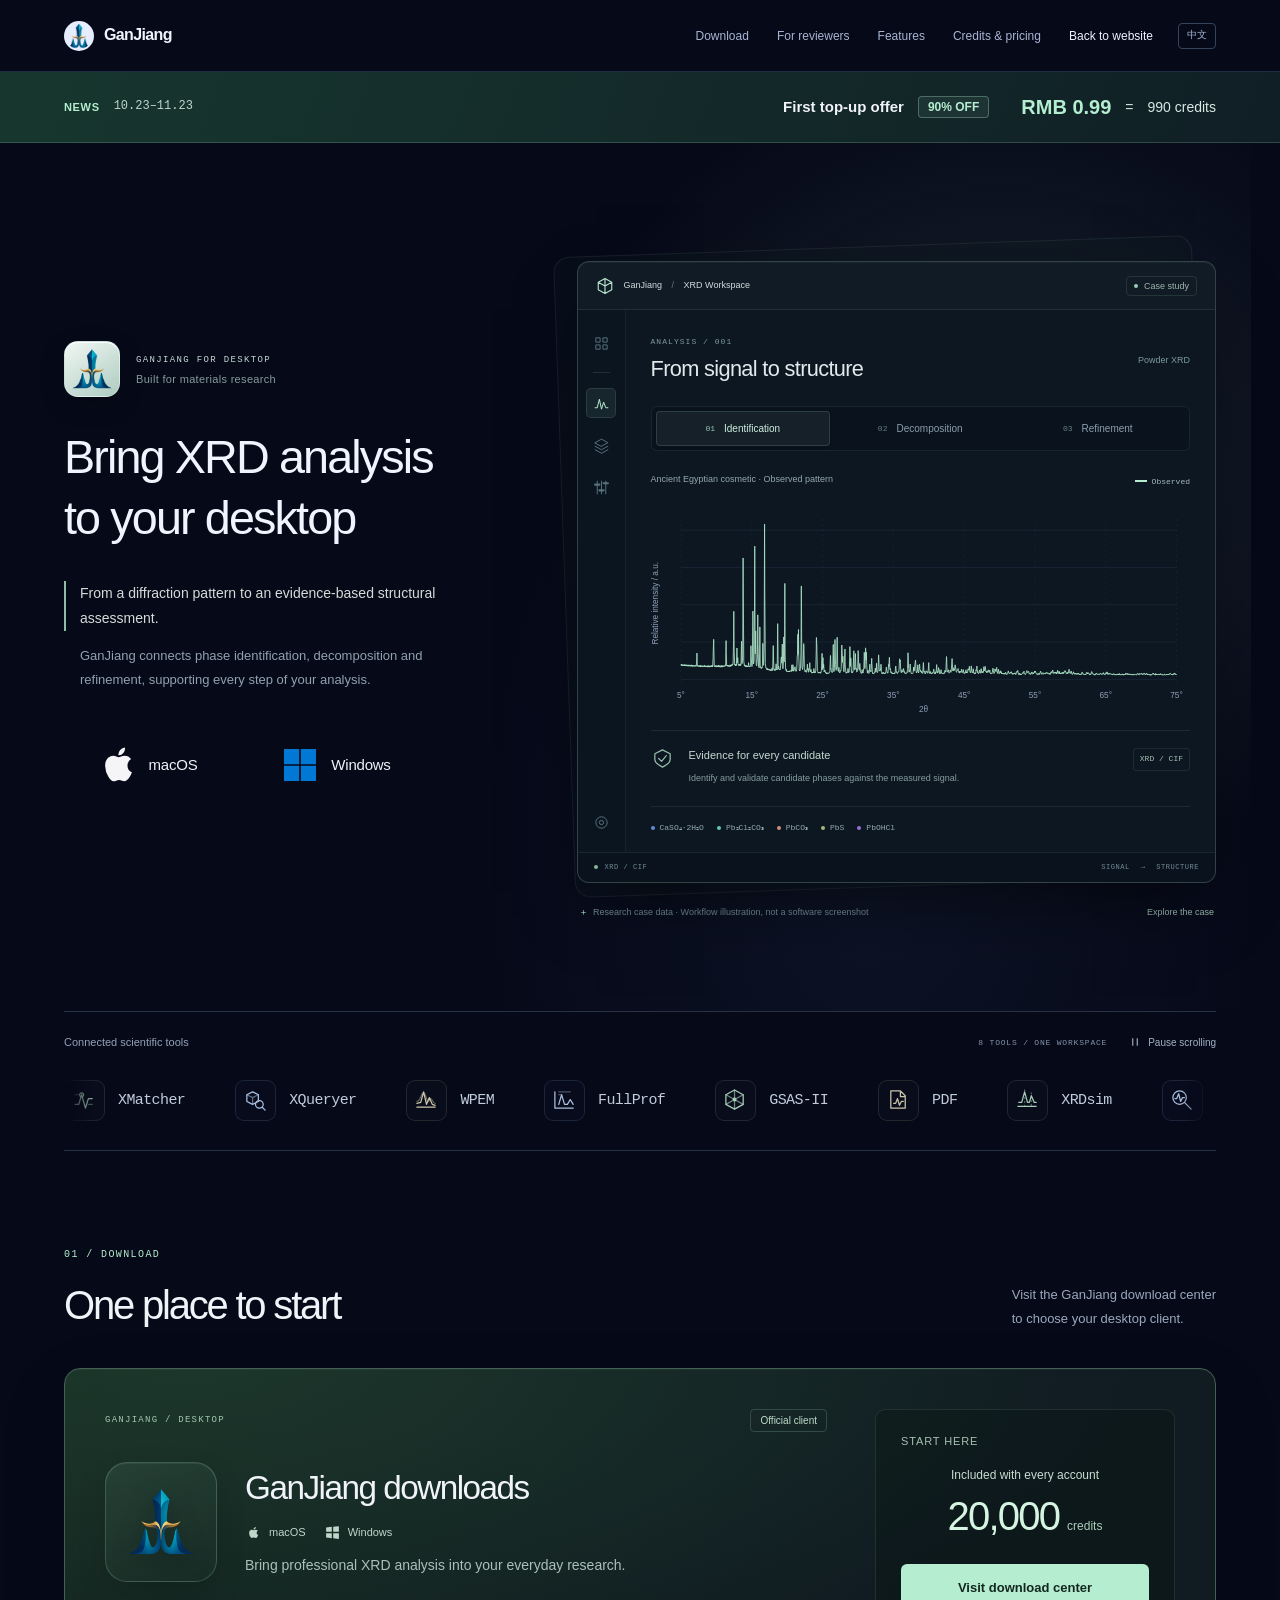
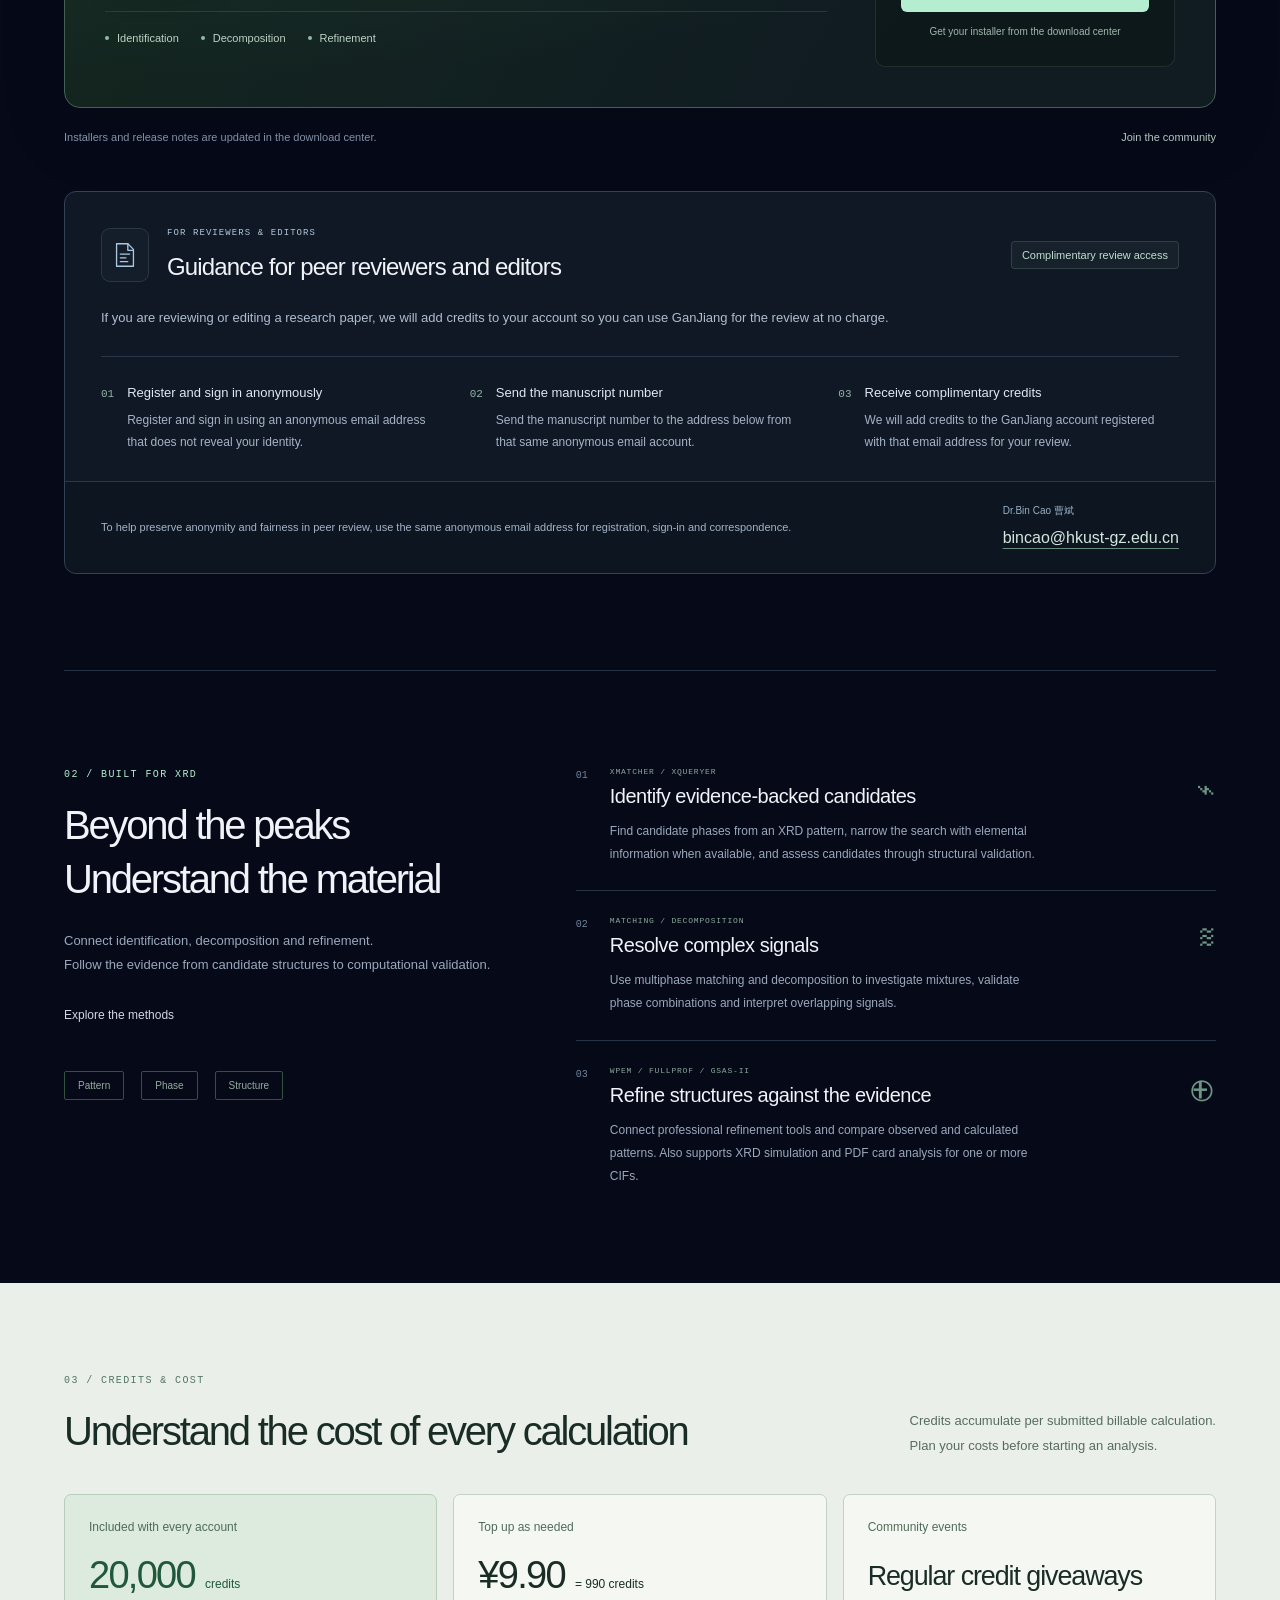
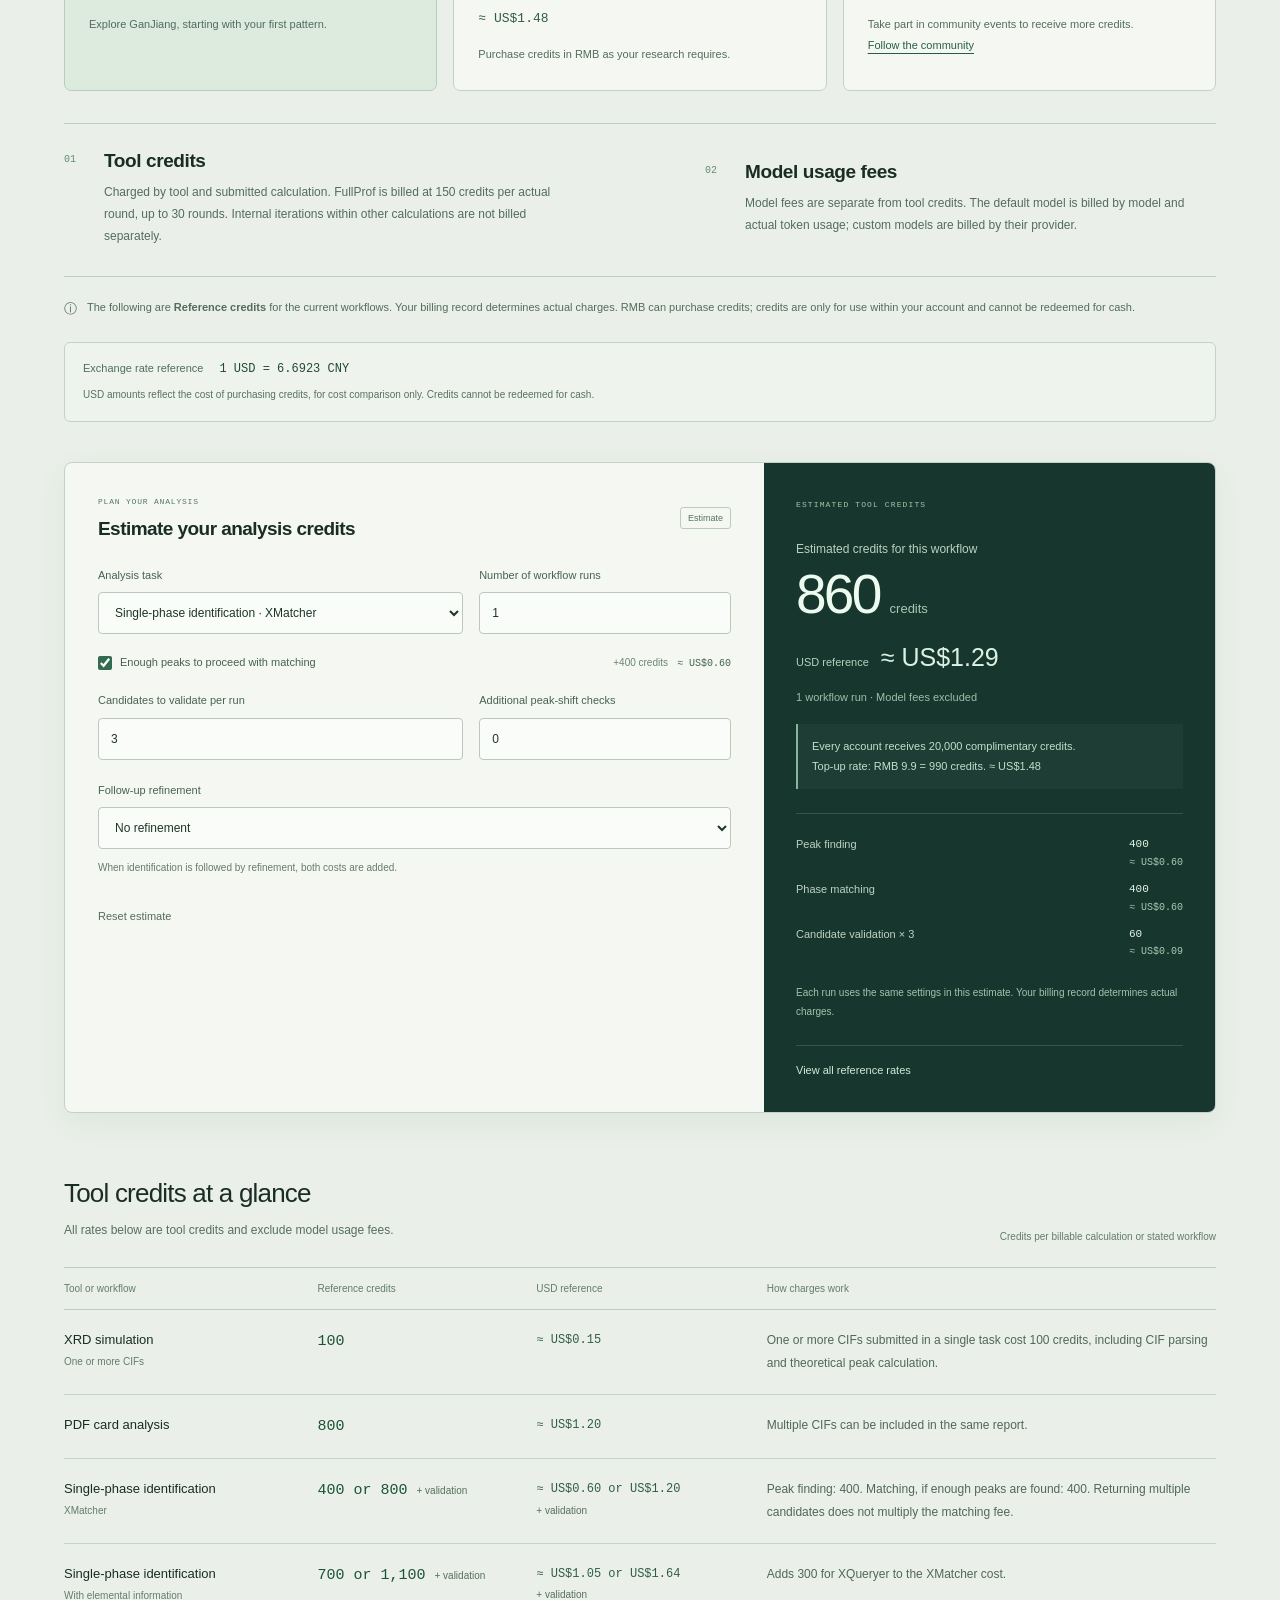
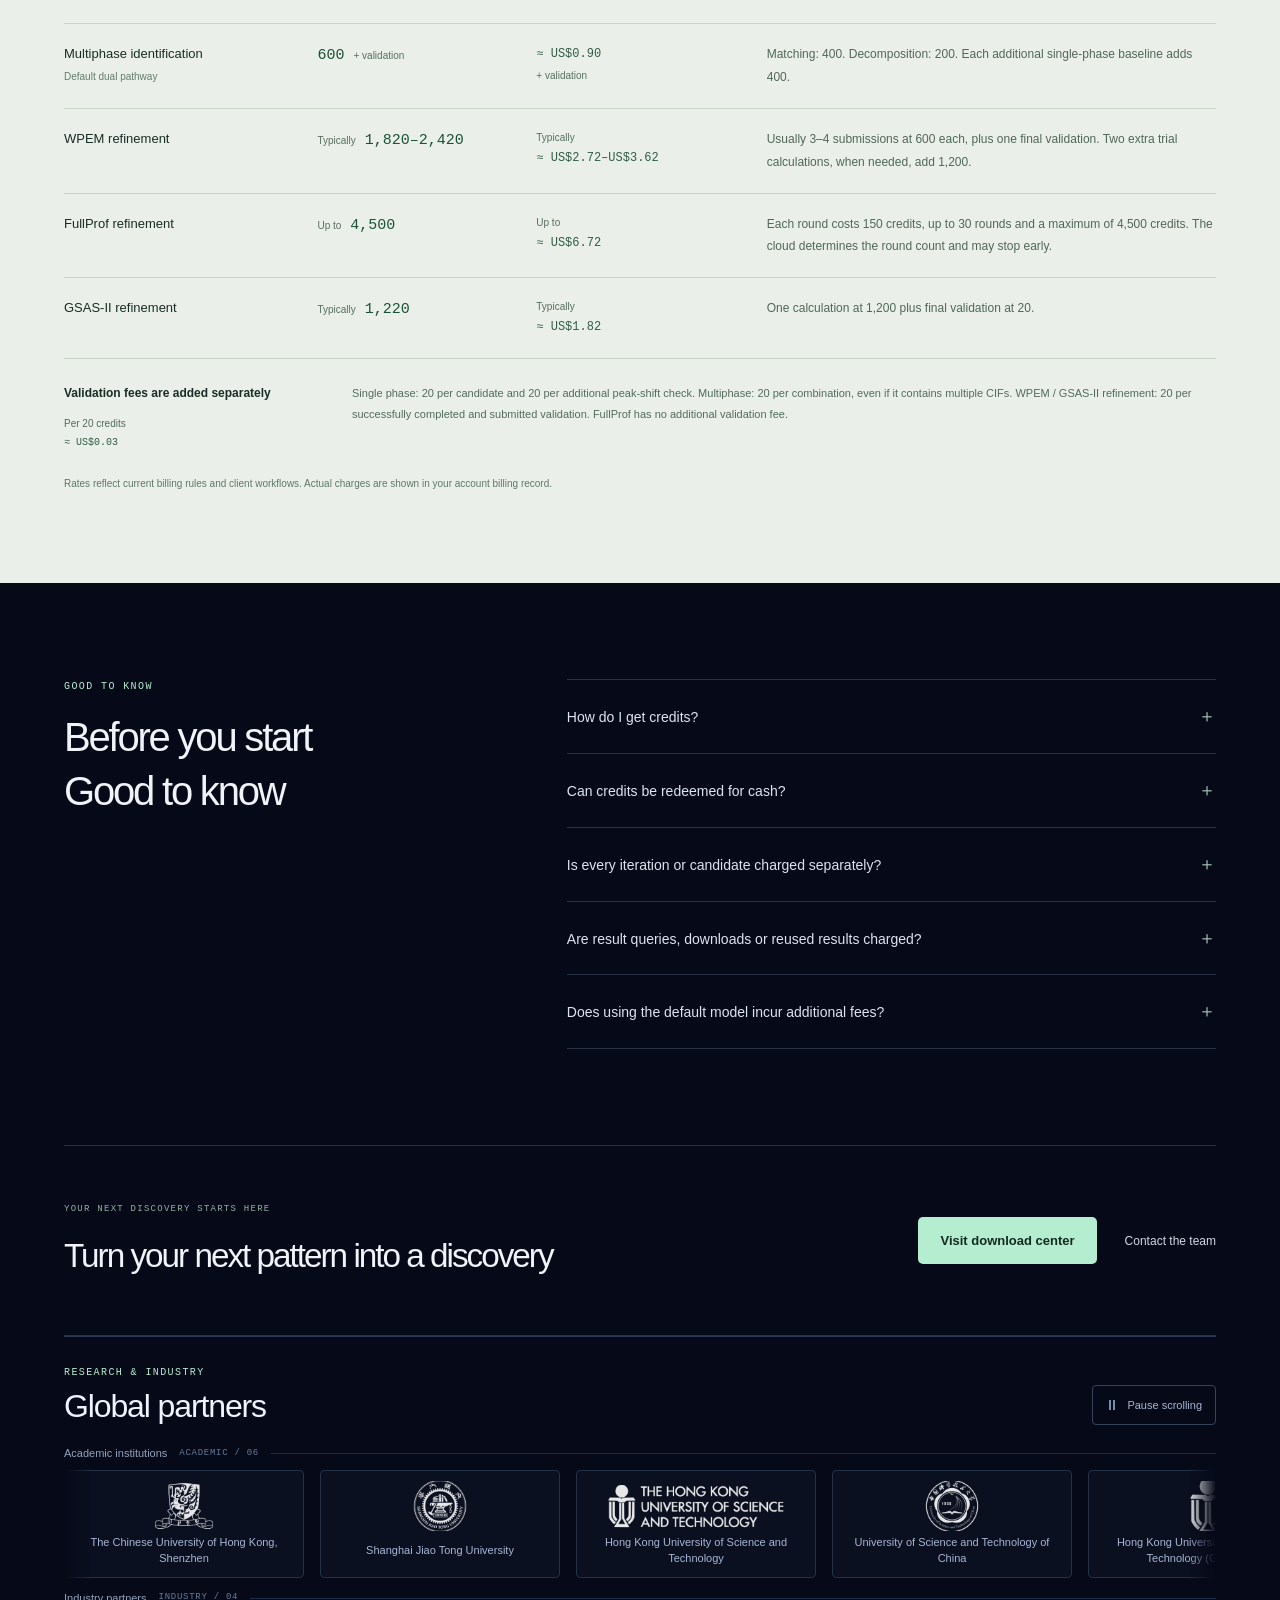
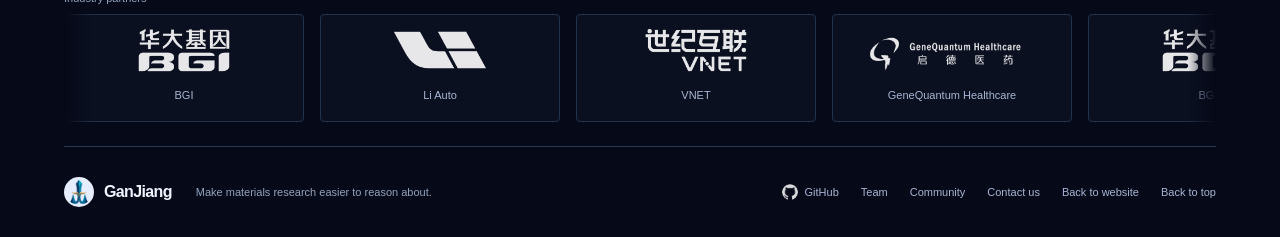
==== commit d91c5433: "update" ====
--- a/apps/index.html
+++ b/apps/index.html
@@ -30,6 +30,13 @@
         <nav class="nav" id="navigation" aria-label="页面导航"><a href="#downloads">客户端下载</a><a href="#reviewer-support">审稿支持</a><a href="#capabilities">功能介绍</a><a href="#pricing">积分与费用</a><a class="nav-home" href="../index.html#home">返回官网</a></nav>
     </header>
     <main id="main">
+      <aside class="topup-news" aria-labelledby="topup-news-title">
+        <div class="topup-news-inner shell">
+          <div class="topup-news-meta"><span class="topup-news-label">最新消息</span><span class="topup-news-date">10.23–11.23</span></div>
+          <div class="topup-news-offer"><h2 id="topup-news-title">首充优惠</h2><span class="topup-news-discount">一折</span></div>
+          <p class="topup-news-value"><strong>人民币 0.99 元</strong><span aria-hidden="true">=</span><span>990 积分</span></p>
+        </div>
+      </aside>
       <section class="hero desktop-hero shell" aria-labelledby="hero-title">
         <div class="hero-copy">
           <div class="desktop-product"><span class="desktop-product-icon" aria-hidden="true"><img src="../assets/images/logo-small.webp" width="42" height="42" alt="" /></span><div><p class="eyebrow">GANJIANG FOR DESKTOP</p><p class="desktop-product-note">为材料研究而构建</p></div></div>
--- a/apps/apps.css
+++ b/apps/apps.css
@@ -37,6 +37,22 @@
 .skip-link:focus { top: 16px; }
 .eyebrow { font: 10px/1.6 var(--mono); letter-spacing: .14em; color: var(--mint); }
 .status-dot { display: inline-block; width: 6px; height: 6px; margin-right: 8px; border-radius: 50%; background: currentColor; box-shadow: 0 0 0 4px #b4edcf0b; vertical-align: 1px; }
+.topup-news { border-bottom: 1px solid #b4edcf30; background: linear-gradient(110deg, #17372e, #101f26); }
+.topup-news-inner { display: flex; align-items: center; flex-wrap: wrap; gap: 12px 32px; min-height: 70px; padding-block: 16px; }
+.topup-news-meta, .topup-news-offer, .topup-news-value { display: flex; align-items: center; flex-wrap: wrap; gap: 10px 14px; }
+.topup-news-label { color: var(--mint); font-size: 11px; font-weight: 600; letter-spacing: .06em; }
+.topup-news-date { color: #c0d5cb; font: 12px/1.6 var(--mono); white-space: nowrap; }
+.topup-news-offer { margin-left: auto; }
+.topup-news-offer h2 { font-size: 15px; line-height: 1.5; font-weight: 550; }
+.topup-news-discount { padding: 3px 9px; border: 1px solid #b4edcf50; border-radius: 4px; background: #b4edcf12; color: var(--mint); font-size: 12px; font-weight: 600; white-space: nowrap; }
+.topup-news-value { color: #d8e9e1; font-size: 14px; line-height: 1.6; font-variant-numeric: tabular-nums; }
+.topup-news-value strong { color: var(--mint); font-size: 20px; font-weight: 600; white-space: nowrap; }
+.topup-news-value > span { white-space: nowrap; }
+@media (max-width: 800px) {
+  .topup-news-inner { gap: 12px 24px; }
+  .topup-news-meta { flex-basis: 100%; justify-content: space-between; }
+  .topup-news-offer { margin-left: 0; }
+}
 .hero { display: grid; grid-template-columns: 1fr 1.18fr; align-items: center; gap: 50px; padding-top: 92px; padding-bottom: 82px; }
 .hero h1 { font-size: clamp(38px, 3.8vw, 58px); font-weight: 560; letter-spacing: -.055em; line-height: 1.3; margin-top: 26px; }
 .accent { color: var(--mint); }
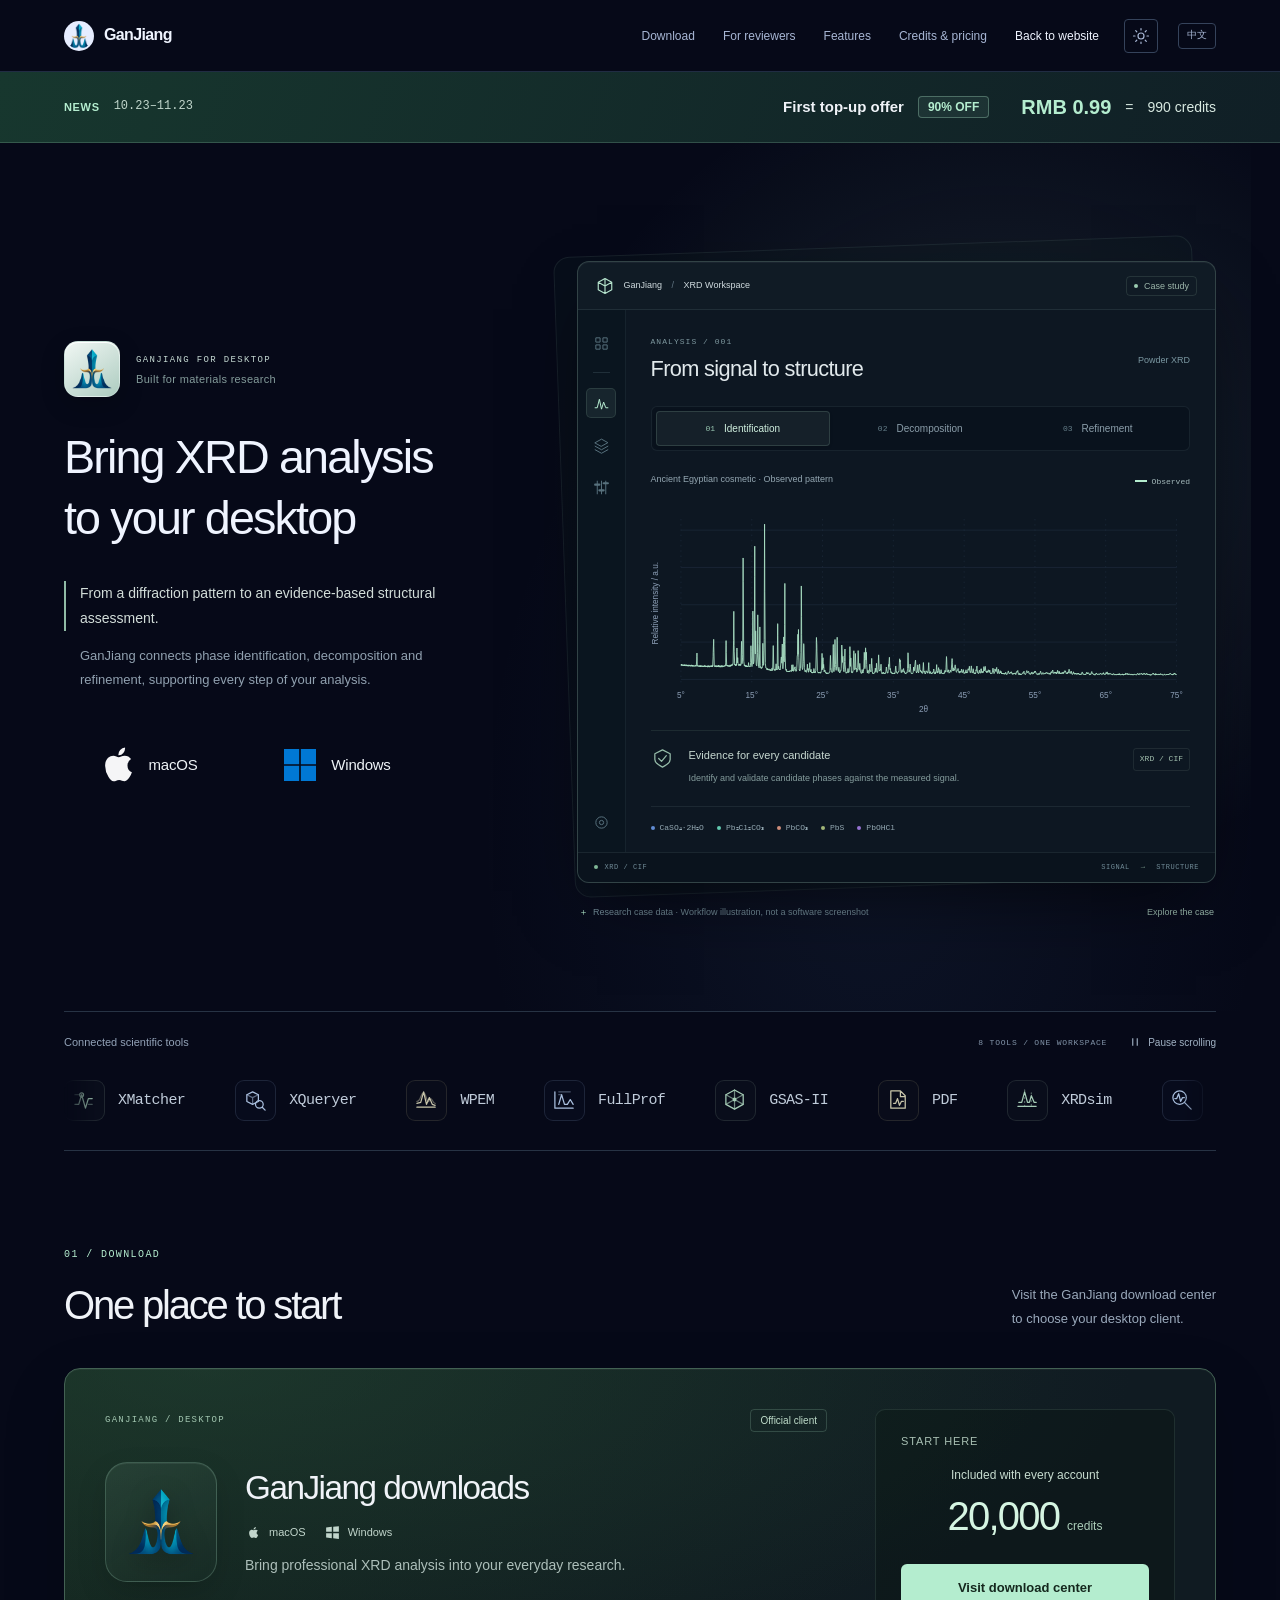
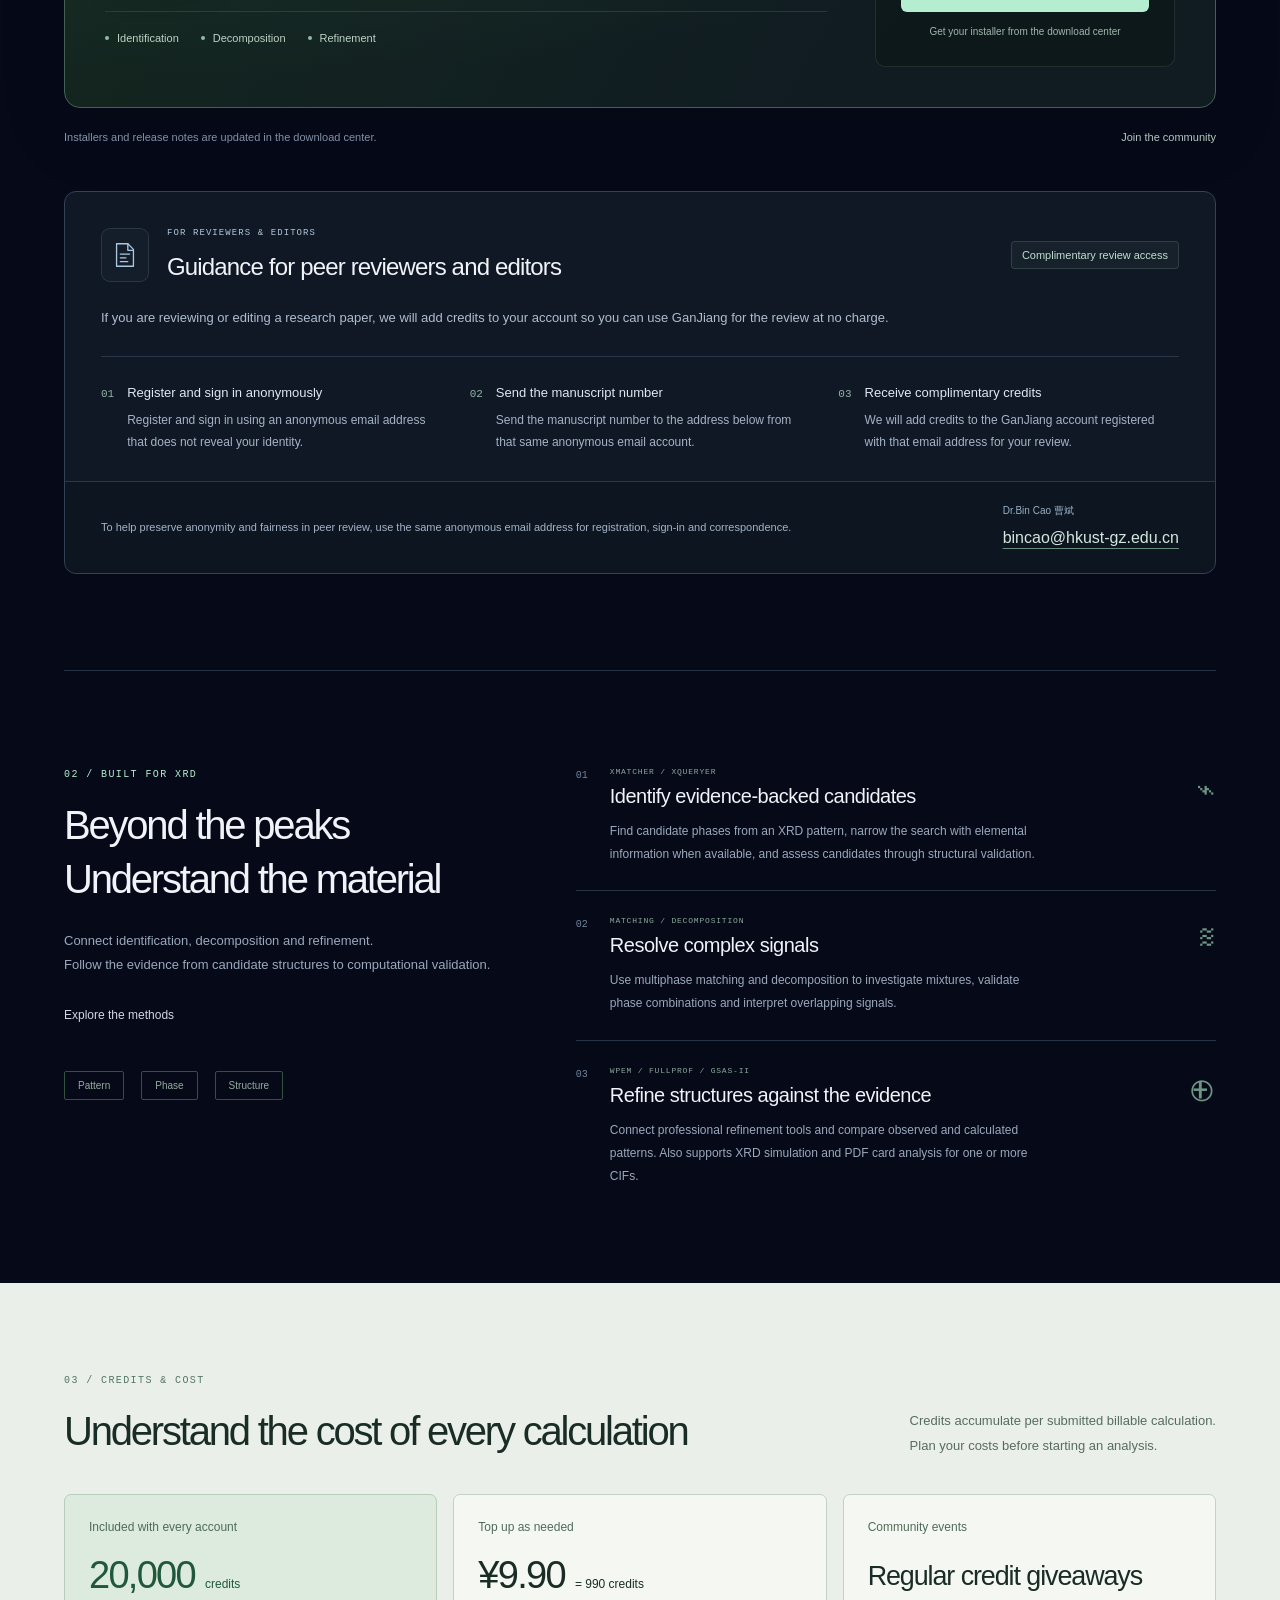
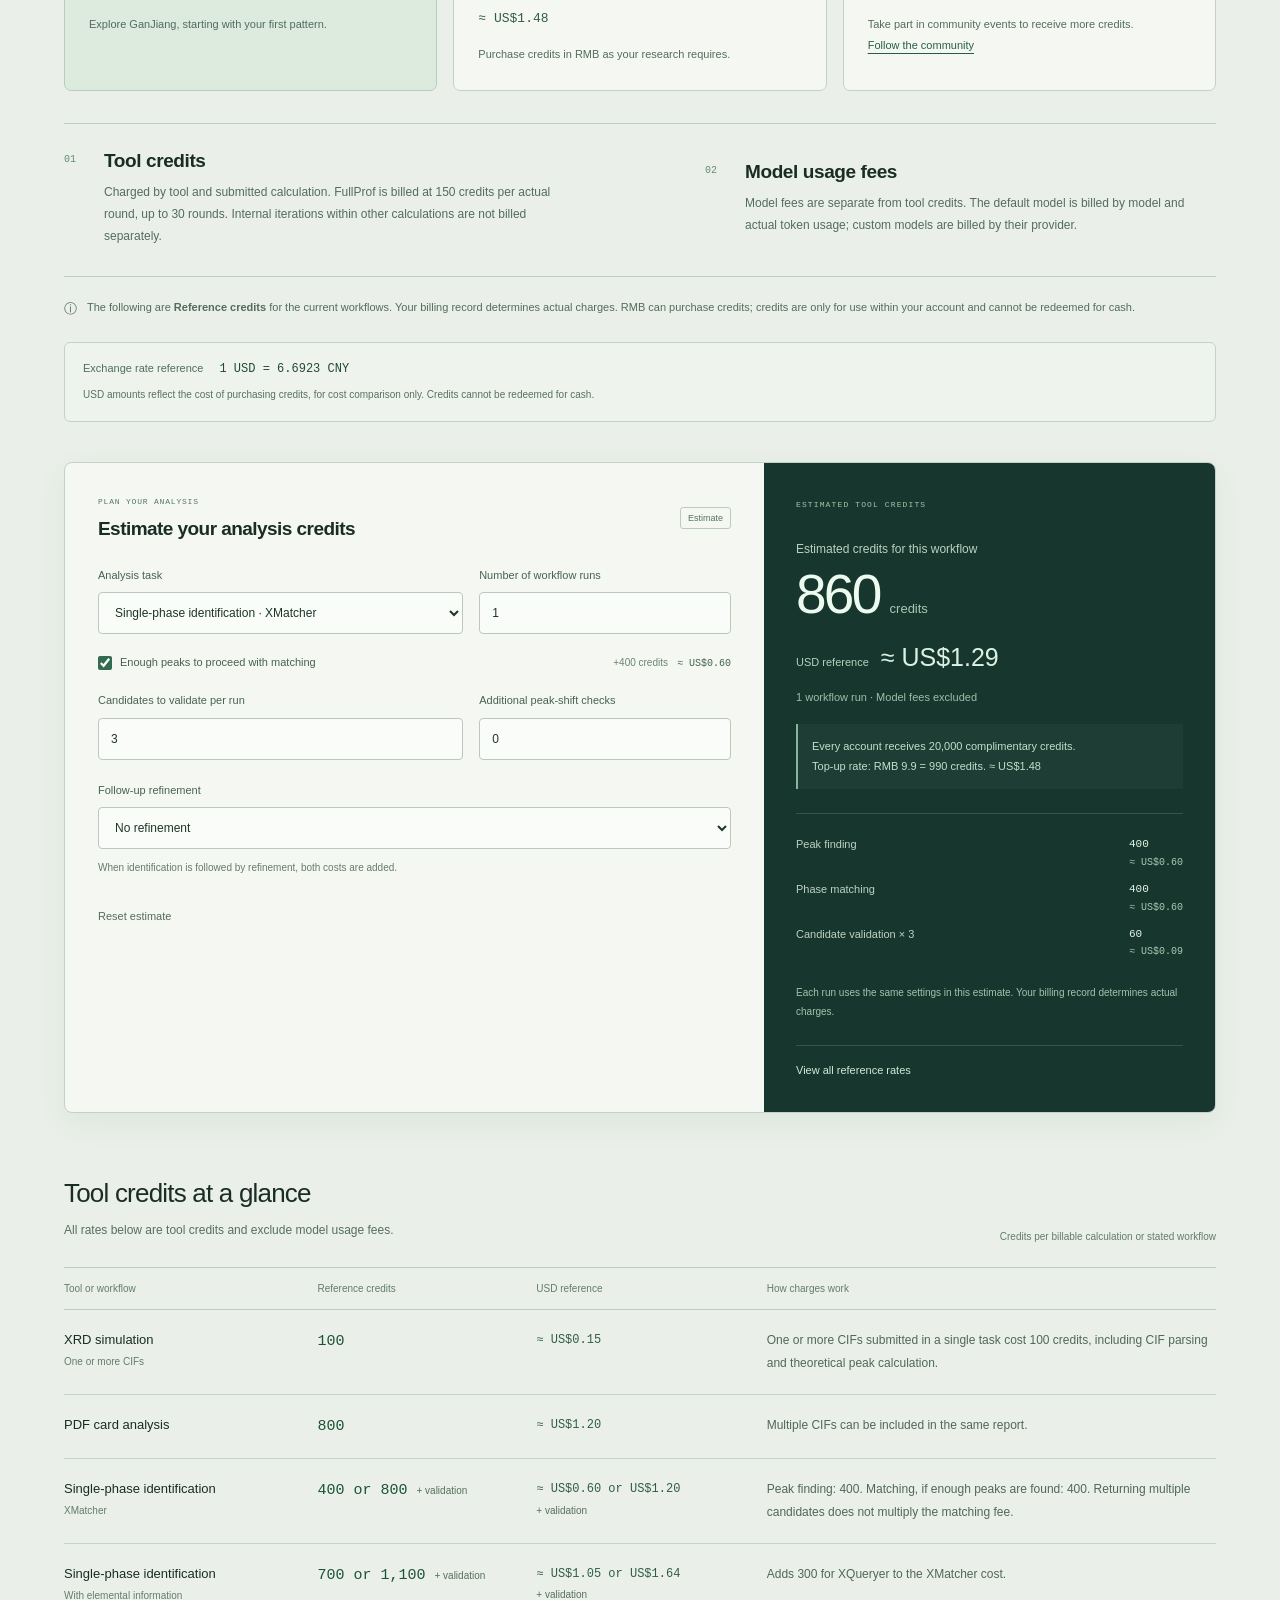
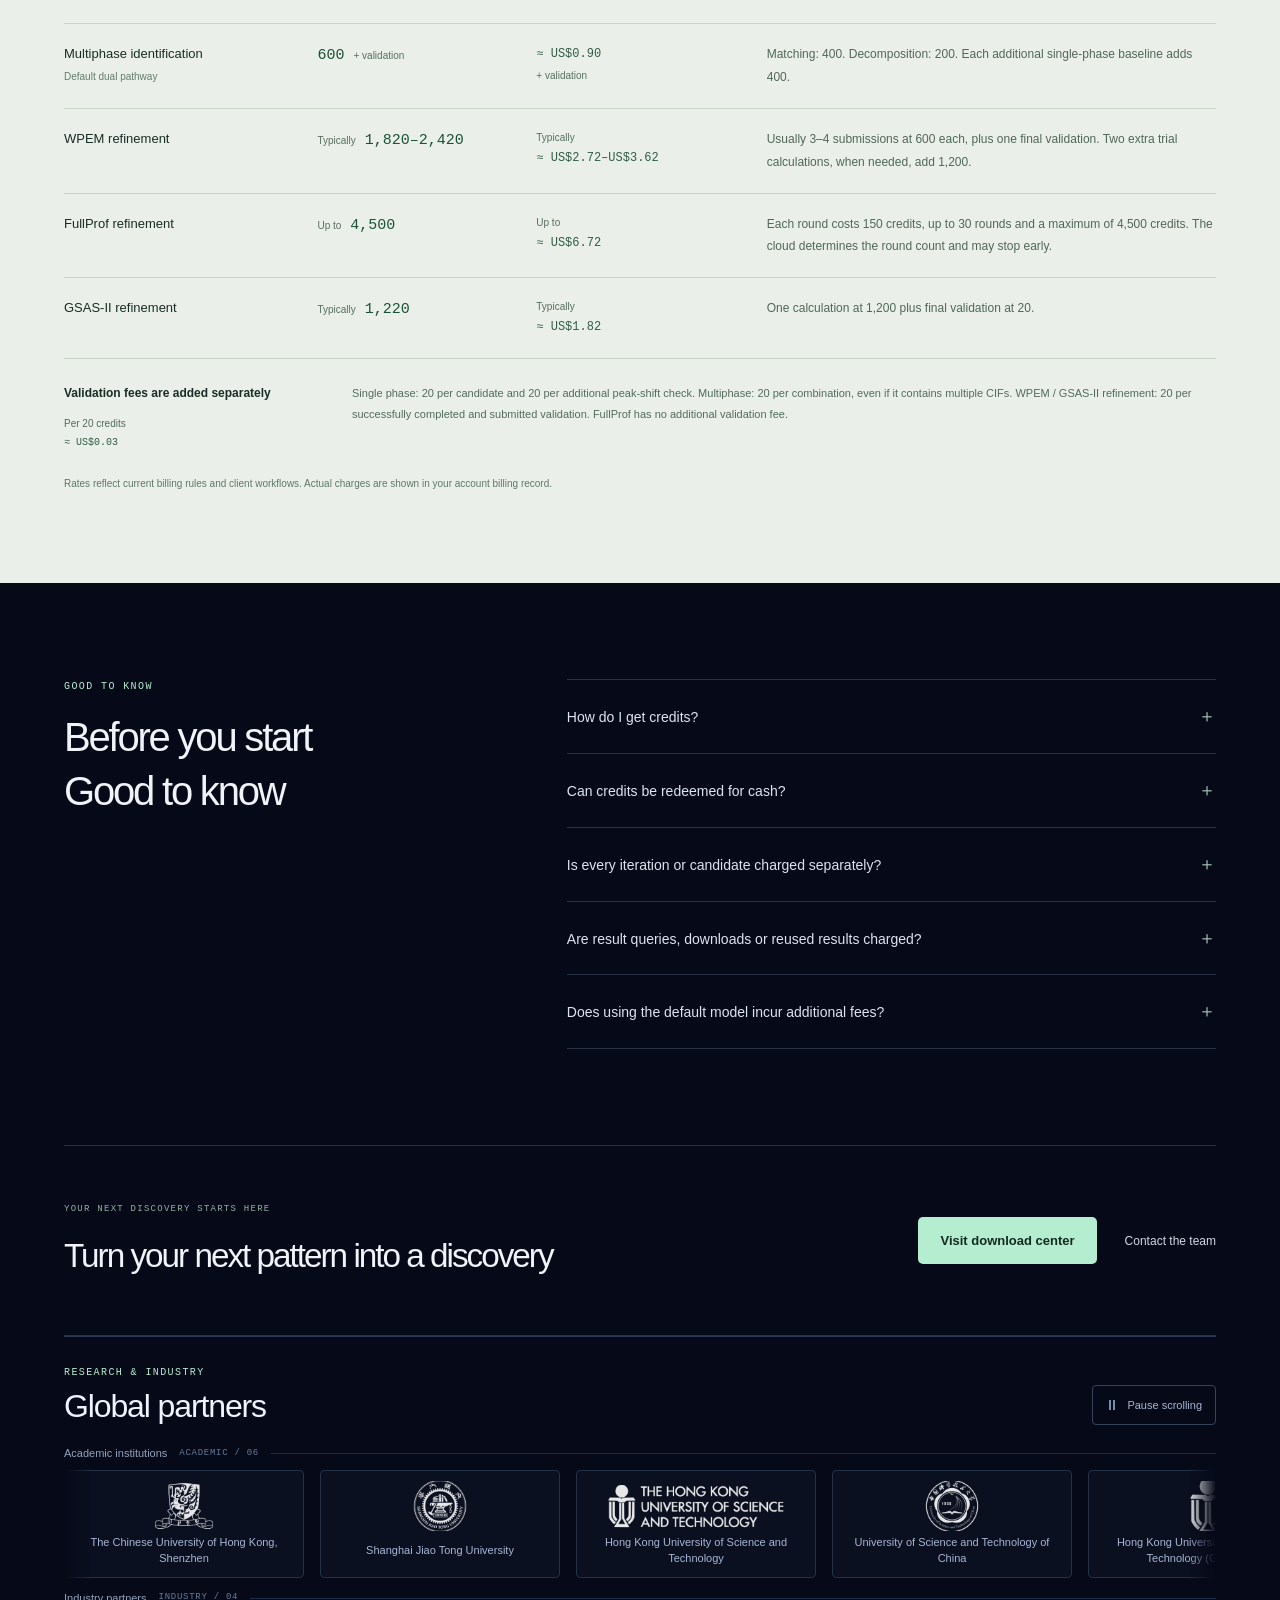
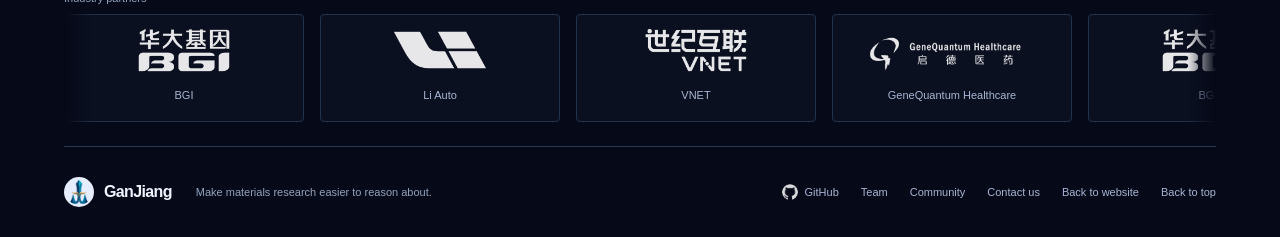
==== commit 11941e4c: "Add persistent light theme and harmonize page colors" ====
--- a/apps/index.html
+++ b/apps/index.html
@@ -4,6 +4,7 @@
     <meta charset="UTF-8" />
     <meta name="viewport" content="width=device-width, initial-scale=1" />
     <meta name="theme-color" content="#060918" />
+    <script src="../theme.js"></script>
     <meta name="description" content="下载干将 GanJiang 桌面客户端，了解 macOS、Windows 版本、XRD 物相识别与结构精修，以及计算工具积分和模型调用的收费方式。" />
     <meta property="og:title" content="下载干将 GanJiang · 让 XRD 分析进入你的工作台" />
     <meta property="og:description" content="macOS 与 Windows 客户端、XRD 分析能力、积分参考与任务费用估算。" />
@@ -13,6 +14,7 @@
     <link rel="stylesheet" href="./apps.css" />
     <link rel="stylesheet" href="../site-chrome.css" />
     <link rel="stylesheet" href="./hero.css" />
+    <link rel="stylesheet" href="../theme.css" />
     <script defer src="./downloads.js"></script>
     <script defer src="./credits.js"></script>
     <script defer src="./money.js"></script>
--- a/apps/apps.css
+++ b/apps/apps.css
@@ -2,11 +2,11 @@
 
 :root {
   color-scheme: dark;
-  --bg: #060918;
-  --surface: #101826;
-  --ink: #f0f3f8;
-  --muted: #9aa9bb;
-  --line: #273344;
+  --bg: var(--theme-page, #060918);
+  --surface: var(--theme-surface, #101826);
+  --ink: var(--theme-text, #f0f3f8);
+  --muted: var(--theme-muted, #9aa9bb);
+  --line: var(--theme-border, #273344);
   --mint: #b4edcf;
   --sans: -apple-system, BlinkMacSystemFont, "SF Pro Text", "Segoe UI", "PingFang SC", "Hiragino Sans GB", "Microsoft YaHei", Arial, sans-serif;
   --mono: "SFMono-Regular", Consolas, "Liberation Mono", monospace;
@@ -30,23 +30,23 @@
 button, input, select { border-radius: 0; }
 [hidden] { display: none !important; }
 ::selection { color: #0d211b; background: var(--mint); }
-:focus-visible { outline: 2px solid #b4edcf; outline-offset: 5px; }
+:focus-visible { outline: 2px solid var(--theme-border-accent, #b4edcf); outline-offset: 5px; }
 h1, h2, h3, p { margin: 0; }
 .shell { width: min(1440px, calc(100% - var(--site-gutter) * 2)); margin-inline: auto; }
 .skip-link { position: fixed; top: -100px; left: 20px; z-index: 100; background: var(--mint); color: var(--bg); padding: 14px 22px; }
 .skip-link:focus { top: 16px; }
-.eyebrow { font: 10px/1.6 var(--mono); letter-spacing: .14em; color: var(--mint); }
+.eyebrow { font: 10px/1.6 var(--mono); letter-spacing: .14em; color: var(--theme-green, var(--mint)); }
 .status-dot { display: inline-block; width: 6px; height: 6px; margin-right: 8px; border-radius: 50%; background: currentColor; box-shadow: 0 0 0 4px #b4edcf0b; vertical-align: 1px; }
-.topup-news { border-bottom: 1px solid #b4edcf30; background: linear-gradient(110deg, #17372e, #101f26); }
+.topup-news { border-bottom: 1px solid #b4edcf30; background: linear-gradient(110deg, var(--theme-surface, #17372e), var(--theme-surface, #101f26)); }
 .topup-news-inner { display: flex; align-items: center; flex-wrap: wrap; gap: 12px 32px; min-height: 70px; padding-block: 16px; }
 .topup-news-meta, .topup-news-offer, .topup-news-value { display: flex; align-items: center; flex-wrap: wrap; gap: 10px 14px; }
-.topup-news-label { color: var(--mint); font-size: 11px; font-weight: 600; letter-spacing: .06em; }
-.topup-news-date { color: #c0d5cb; font: 12px/1.6 var(--mono); white-space: nowrap; }
+.topup-news-label { color: var(--theme-green, var(--mint)); font-size: 11px; font-weight: 600; letter-spacing: .06em; }
+.topup-news-date { color: var(--theme-text, #c0d5cb); font: 12px/1.6 var(--mono); white-space: nowrap; }
 .topup-news-offer { margin-left: auto; }
 .topup-news-offer h2 { font-size: 15px; line-height: 1.5; font-weight: 550; }
-.topup-news-discount { padding: 3px 9px; border: 1px solid #b4edcf50; border-radius: 4px; background: #b4edcf12; color: var(--mint); font-size: 12px; font-weight: 600; white-space: nowrap; }
-.topup-news-value { color: #d8e9e1; font-size: 14px; line-height: 1.6; font-variant-numeric: tabular-nums; }
-.topup-news-value strong { color: var(--mint); font-size: 20px; font-weight: 600; white-space: nowrap; }
+.topup-news-discount { padding: 3px 9px; border: 1px solid var(--theme-border-accent, #b4edcf50); border-radius: 4px; background: #b4edcf12; color: var(--theme-green, var(--mint)); font-size: 12px; font-weight: 600; white-space: nowrap; }
+.topup-news-value { color: var(--theme-text, #d8e9e1); font-size: 14px; line-height: 1.6; font-variant-numeric: tabular-nums; }
+.topup-news-value strong { color: var(--theme-green, var(--mint)); font-size: 20px; font-weight: 600; white-space: nowrap; }
 .topup-news-value > span { white-space: nowrap; }
 @media (max-width: 800px) {
   .topup-news-inner { gap: 12px 24px; }
@@ -55,72 +55,72 @@
 }
 .hero { display: grid; grid-template-columns: 1fr 1.18fr; align-items: center; gap: 50px; padding-top: 92px; padding-bottom: 82px; }
 .hero h1 { font-size: clamp(38px, 3.8vw, 58px); font-weight: 560; letter-spacing: -.055em; line-height: 1.3; margin-top: 26px; }
-.accent { color: var(--mint); }
+.accent { color: var(--theme-green, var(--mint)); }
 .hero-description { font-size: 15px; color: var(--muted); line-height: 1.95; margin-top: 25px; }
 .hero-actions { display: flex; align-items: center; gap: 27px; flex-wrap: wrap; margin-top: 33px; }
 .button { display: inline-flex; align-items: center; justify-content: space-between; gap: 34px; padding: 15px 21px; border: 1px solid transparent; border-radius: 5px; font-size: 13px; font-weight: 560; transition: background .2s, border-color .2s, transform .2s; }
 .button-primary { background: var(--mint); color: #142a22; }
 .button-primary:hover { background: #cef6df; transform: translateY(-2px); }
 .button span { font-size: 17px; }
-.text-link { display: inline-flex; align-items: center; gap: 14px; font-size: 12px; color: #d1d8e1; padding-block: 7px; }
-.text-link:hover { color: var(--mint); }
-.text-link span { color: var(--mint); }
-.platform-note { display: flex; gap: 8px; align-items: center; color: #9daabd; font-size: 10px; margin-top: 25px; }
+.text-link { display: inline-flex; align-items: center; gap: 14px; font-size: 12px; color: var(--theme-text, #d1d8e1); padding-block: 7px; }
+.text-link:hover { color: var(--theme-green, var(--mint)); }
+.text-link span { color: var(--theme-green, var(--mint)); }
+.platform-note { display: flex; gap: 8px; align-items: center; color: var(--theme-muted, #9daabd); font-size: 10px; margin-top: 25px; }
 .platform-note svg { width: 16px; height: 16px; fill: currentColor; }
 .note-divider { display: inline-block; height: 11px; width: 1px; background: var(--line); margin-inline: 6px; }
-.platform-note-end { padding-left: 8px; margin-left: 5px; font-size: 10px; color: #8493a8; }
+.platform-note-end { padding-left: 8px; margin-left: 5px; font-size: 10px; color: var(--theme-subtle, #8493a8); }
 .hero-visual { position: relative; min-width: 0; }
 .hero-visual::before { content: ""; position: absolute; inset: -40px -30px; z-index: -1; pointer-events: none; background: radial-gradient(ellipse at 58% 50%, #41806d12, transparent 68%); }
-.workbench { border: 1px solid #344456; border-radius: 12px; overflow: hidden; background: #101826; box-shadow: 0 24px 75px #0003, 0 1px 0 #ffffff0c inset; }
-.window-bar { min-height: 40px; border-bottom: 1px solid #283344; display: flex; align-items: center; justify-content: space-between; gap: 10px; padding: 0 16px; background: #ffffff02; font: 9px var(--mono); color: #8492a8; }
+.workbench { border: 1px solid var(--theme-border, #344456); border-radius: 12px; overflow: hidden; background: var(--theme-surface, #101826); box-shadow: 0 24px 75px #0003, 0 1px 0 #ffffff0c inset; }
+.window-bar { min-height: 40px; border-bottom: 1px solid var(--theme-border, #283344); display: flex; align-items: center; justify-content: space-between; gap: 10px; padding: 0 16px; background: #ffffff02; font: 9px var(--mono); color: var(--theme-subtle, #8492a8); }
 .window-dots { display: flex; gap: 5px; }
-.window-dots i { width: 6px; height: 6px; border: 1px solid #586074; border-radius: 50%; }
-.window-dots i:first-child { border-color: #8c705a; background: #8c705a; }
-.window-demo { font: 9px var(--sans); color: #a1b3c7; }
+.window-dots i { width: 6px; height: 6px; border: 1px solid var(--theme-border-strong, #586074); border-radius: 50%; }
+.window-dots i:first-child { border-color: var(--theme-border-strong, #8c705a); background: #8c705a; }
+.window-demo { font: 9px var(--sans); color: var(--theme-muted, #a1b3c7); }
 .workbench-body { padding: 24px 24px 0; }
 .workbench-title { display: flex; align-items: center; justify-content: space-between; gap: 12px; }
-.workbench-title p { font: 8px var(--mono); letter-spacing: .15em; color: #8c9db6; }
+.workbench-title p { font: 8px var(--mono); letter-spacing: .15em; color: var(--theme-muted, #8c9db6); }
 .workbench-title h2 { font-size: 20px; font-weight: 450; margin-top: 9px; letter-spacing: -.03em; }
-.sample-tag { padding: 6px 8px; border: 1px solid #314351; border-radius: 3px; color: #b4c8cd; font-size: 9px; }
+.sample-tag { padding: 6px 8px; border: 1px solid var(--theme-border, #314351); border-radius: 3px; color: var(--theme-muted, #b4c8cd); font-size: 9px; }
 .analysis-tabs { display: flex; margin-top: 22px; border-bottom: 1px solid var(--line); gap: 23px; }
-.analysis-tabs button { padding: 0 0 11px; color: #a4b2c4; background: none; border: 0; border-bottom: 2px solid transparent; margin-bottom: -1px; font-size: 11px; transition: color .2s; }
-.analysis-tabs button[aria-selected="true"] { color: var(--mint); border-bottom-color: var(--mint); }
-.analysis-tabs button:hover { color: #e3f7ea; }
-.plot-meta { display: flex; justify-content: space-between; gap: 8px; font-size: 9px; color: #91a1b6; margin-top: 20px; }
+.analysis-tabs button { padding: 0 0 11px; color: var(--theme-muted, #a4b2c4); background: none; border: 0; border-bottom: 2px solid transparent; margin-bottom: -1px; font-size: 11px; transition: color .2s; }
+.analysis-tabs button[aria-selected="true"] { color: var(--theme-green, var(--mint)); border-bottom-color: var(--theme-green, var(--mint)); }
+.analysis-tabs button:hover { color: var(--theme-text, #e3f7ea); }
+.plot-meta { display: flex; justify-content: space-between; gap: 8px; font-size: 9px; color: var(--theme-muted, #91a1b6); margin-top: 20px; }
 #plot-legend { font: 8px var(--mono); display: inline-flex; gap: 5px; align-items: center; }
 #plot-legend i { display: inline-block; height: 2px; width: 12px; background: var(--mint); }
 #analysis-plot { display: block; width: 100%; height: auto; margin-top: 9px; }
-.analysis-insight { display: flex; gap: 12px; align-items: center; border: 1px solid #294439; border-radius: 4px; padding: 12px; margin: 12px 0 18px; background: #b4edcf04; }
-.analysis-insight strong { font-size: 11px; font-weight: 500; color: #d6e9e2; }
-.analysis-insight p { font-size: 9px; line-height: 1.7; color: #8ca59e; margin-top: 5px; }
-#insight-value { margin-left: auto; font: 8px/1.6 var(--mono); white-space: nowrap; color: #b5d8c5; }
-.phase-strip { display: flex; flex-wrap: wrap; gap: 8px 14px; padding: 13px 0; border-top: 1px solid var(--line); font: 8px/1.5 var(--mono); color: #9badc1; }
+.analysis-insight { display: flex; gap: 12px; align-items: center; border: 1px solid var(--theme-border-accent, #294439); border-radius: 4px; padding: 12px; margin: 12px 0 18px; background: #b4edcf04; }
+.analysis-insight strong { font-size: 11px; font-weight: 500; color: var(--theme-text, #d6e9e2); }
+.analysis-insight p { font-size: 9px; line-height: 1.7; color: var(--theme-muted, #8ca59e); margin-top: 5px; }
+#insight-value { margin-left: auto; font: 8px/1.6 var(--mono); white-space: nowrap; color: var(--theme-text, #b5d8c5); }
+.phase-strip { display: flex; flex-wrap: wrap; gap: 8px 14px; padding: 13px 0; border-top: 1px solid var(--line); font: 8px/1.5 var(--mono); color: var(--theme-muted, #9badc1); }
 .phase-strip span::before { display: inline-block; content: ""; width: 4px; height: 4px; border-radius: 1px; margin-right: 5px; background: #76a9ff; }
 .phase-strip span:nth-child(2)::before { background: #77f6d2; }
 .phase-strip span:nth-child(3)::before { background: #ffab91; }
 .phase-strip span:nth-child(4)::before { background: #c7df8d; }
 .phase-strip span:nth-child(5)::before { background: #b889ff; }
-.visual-caption { display: flex; justify-content: space-between; align-items: center; gap: 10px; font-size: 9px; color: #8494a8; margin-top: 15px; line-height: 1.7; }
-.caption-cross { color: var(--mint); margin-right: 3px; }
+.visual-caption { display: flex; justify-content: space-between; align-items: center; gap: 10px; font-size: 9px; color: var(--theme-subtle, #8494a8); margin-top: 15px; line-height: 1.7; }
+.caption-cross { color: var(--theme-green, var(--mint)); margin-right: 3px; }
 .visual-caption a { white-space: nowrap; }
-.visual-caption a:hover { color: var(--mint); }
+.visual-caption a:hover { color: var(--theme-green, var(--mint)); }
 .engine-band { border-top: 1px solid var(--line); border-bottom: 1px solid var(--line); padding-block: 20px 25px; }
 .engine-heading { display: flex; align-items: center; justify-content: space-between; gap: 20px; margin-bottom: 24px; }
-.engine-heading>p { color: #93a3b8; font-size: 11px; }
+.engine-heading>p { color: var(--theme-muted, #93a3b8); font-size: 11px; }
 .engine-controls { display: flex; gap: 22px; align-items: center; }
-.engine-controls>span { font: 8px var(--mono); letter-spacing: .1em; color: #8395aa; }
-#marquee-toggle { display: inline-flex; align-items: center; gap: 7px; border: 0; padding: 4px 0; background: none; color: #a1b2c4; font-size: 10px; }
-#marquee-toggle:hover { color: var(--mint); }
+.engine-controls>span { font: 8px var(--mono); letter-spacing: .1em; color: var(--theme-subtle, #8395aa); }
+#marquee-toggle { display: inline-flex; align-items: center; gap: 7px; border: 0; padding: 4px 0; background: none; color: var(--theme-muted, #a1b2c4); font-size: 10px; }
+#marquee-toggle:hover { color: var(--theme-green, var(--mint)); }
 #marquee-toggle svg { width: 12px; height: 12px; }
 .engine-marquee { overflow-x: auto; scrollbar-width: thin; scrollbar-color: #42564a transparent; padding-block: 4px; }
 .engine-marquee.is-animated { overflow: hidden; mask-image: linear-gradient(to right, transparent, #000 3%, #000 97%, transparent); }
 .engine-track { display: flex; width: max-content; }
 .engine-group { display: flex; align-items: center; gap: 50px; flex-shrink: 0; list-style: none; padding: 0 50px 0 0; margin: 0; }
-.engine-group li { display: flex; align-items: center; gap: 13px; font: 15px var(--mono); color: #c0ccda; letter-spacing: -.6px; white-space: nowrap; }
-.tool-logo { display: flex; align-items: center; justify-content: center; width: 41px; height: 41px; color: #a6cdb7; background: #b4edcf05; border: 1px solid #a8c4b024; border-radius: 9px; }
+.engine-group li { display: flex; align-items: center; gap: 13px; font: 15px var(--mono); color: var(--theme-text, #c0ccda); letter-spacing: -.6px; white-space: nowrap; }
+.tool-logo { display: flex; align-items: center; justify-content: center; width: 41px; height: 41px; color: var(--theme-muted, #a6cdb7); background: #b4edcf05; border: 1px solid #a8c4b024; border-radius: 9px; }
 .tool-logo svg { width: 25px; height: 25px; }
-.engine-group li:nth-child(2n) .tool-logo { color: #aac0df; border-color: #91add528; background: #76a9ff05; }
-.engine-group li:nth-child(3n) .tool-logo { color: #c9c6ab; border-color: #c0b88826; background: #cec29805; }
+.engine-group li:nth-child(2n) .tool-logo { color: var(--theme-muted, #aac0df); border-color: #91add528; background: #76a9ff05; }
+.engine-group li:nth-child(3n) .tool-logo { color: var(--theme-muted, #c9c6ab); border-color: #c0b88826; background: #cec29805; }
 .is-animated .engine-track { animation: tool-scroll 44s linear infinite; }
 .engine-marquee:hover .engine-track, .engine-marquee:focus-within .engine-track, .engine-band.is-paused .engine-track { animation-play-state: paused; }
 @keyframes tool-scroll { to { transform: translateX(-50%); } }
@@ -128,148 +128,148 @@
 .section-heading { display: flex; justify-content: space-between; align-items: flex-end; gap: 35px; margin-bottom: 36px; }
 .section-heading h2, .capability-intro h2, .faq-section h2 { margin-top: 15px; font-size: clamp(28px, 3.2vw, 40px); line-height: 1.35; font-weight: 500; letter-spacing: -.055em; }
 .section-heading>p { font-size: 13px; line-height: 1.9; color: var(--muted); }
-.download-portal { position: relative; display: grid; grid-template-columns: minmax(0, 1fr) 300px; gap: 48px; padding: 40px; border: 1px solid #436153; border-radius: 16px; background: radial-gradient(ellipse at 12% 0, #25473780, transparent 65%), linear-gradient(120deg, #14271f, #101b22 75%); box-shadow: 0 24px 64px #00000025, inset 0 1px #ffffff0b; }
+.download-portal { position: relative; display: grid; grid-template-columns: minmax(0, 1fr) 300px; gap: 48px; padding: 40px; border: 1px solid var(--theme-border-accent, #436153); border-radius: 16px; background: radial-gradient(ellipse at 12% 0, #25473780, transparent 65%), linear-gradient(120deg, var(--theme-surface, #14271f), var(--theme-surface, #101b22) 75%); box-shadow: 0 24px 64px #00000025, inset 0 1px #ffffff0b; }
 .portal-content { min-width: 0; }
 .portal-topline { display: flex; justify-content: space-between; align-items: center; gap: 18px; }
-.portal-topline .eyebrow { font-size: 9px; color: #a3c7b1; }
-.portal-badge { padding: 5px 9px; border: 1px solid #b4edcf30; border-radius: 4px; font-size: 10px; color: #bfdcca; white-space: nowrap; }
+.portal-topline .eyebrow { font-size: 9px; color: var(--theme-muted, #a3c7b1); }
+.portal-badge { padding: 5px 9px; border: 1px solid #b4edcf30; border-radius: 4px; font-size: 10px; color: var(--theme-text, #bfdcca); white-space: nowrap; }
 .portal-identity { display: flex; gap: 28px; align-items: center; min-width: 0; margin-top: 30px; }
-.portal-logo { display: grid; place-items: center; flex-shrink: 0; width: 112px; height: 120px; border-radius: 22px; border: 1px solid #b4edcf36; background: linear-gradient(145deg, #b4edcf15, #b4edcf03); box-shadow: inset 0 1px #ffffff10, 0 12px 30px #0002; }
+.portal-logo { display: grid; place-items: center; flex-shrink: 0; width: 112px; height: 120px; border-radius: 22px; border: 1px solid var(--theme-border-accent, #b4edcf36); background: linear-gradient(145deg, #b4edcf15, #b4edcf03); box-shadow: inset 0 1px #ffffff10, 0 12px 30px #0002; }
 .portal-logo img { object-fit: contain; filter: drop-shadow(0 7px 12px #0004); }
 .portal-identity h3 { font-size: clamp(27px, 2.6vw, 36px); font-weight: 520; letter-spacing: -.045em; line-height: 1.35; }
-.portal-identity p { margin-top: 12px; color: #adbfba; font-size: 14px; line-height: 1.85; }
-.portal-platforms { display: flex; flex-wrap: wrap; align-items: center; gap: 18px; margin-top: 13px; color: #c1d5cb; }
+.portal-identity p { margin-top: 12px; color: var(--theme-muted, #adbfba); font-size: 14px; line-height: 1.85; }
+.portal-platforms { display: flex; flex-wrap: wrap; align-items: center; gap: 18px; margin-top: 13px; color: var(--theme-text, #c1d5cb); }
 .portal-platforms>span { display: inline-flex; align-items: center; gap: 7px; font-size: 11px; }
 .portal-platforms svg { width: 17px; height: 17px; fill: currentColor; }
-.portal-capabilities { display: flex; flex-wrap: wrap; gap: 12px 22px; list-style: none; margin: 29px 0 0; padding: 20px 0 0; border-top: 1px solid #b4edcf20; font-size: 11px; color: #bdd3c6; }
+.portal-capabilities { display: flex; flex-wrap: wrap; gap: 12px 22px; list-style: none; margin: 29px 0 0; padding: 20px 0 0; border-top: 1px solid #b4edcf20; font-size: 11px; color: var(--theme-text, #bdd3c6); }
 .portal-capabilities li { display: flex; align-items: center; gap: 8px; }
 .portal-capabilities li::before { content: ""; width: 4px; height: 4px; border-radius: 50%; background: #91bba4; }
 .portal-action { display: flex; flex-direction: column; justify-content: center; align-items: stretch; min-width: 0; padding: 25px; border: 1px solid #b4edcf1c; border-radius: 10px; background: #07130d50; }
-.portal-action-label { font-size: 11px; color: #a7bfb2; letter-spacing: .08em; }
-.portal-welcome { font-size: 12px; color: #c7dccf; line-height: 1.8; margin-top: 18px; text-align: center; }
-.portal-welcome strong { display: inline-block; margin: 5px 8px 0 0; color: #d5f5e2; font-size: 40px; font-weight: 500; line-height: 1.2; letter-spacing: -.045em; font-variant-numeric: tabular-nums; }
-.portal-welcome>span { color: #abcdb9; font-size: 12px; }
+.portal-action-label { font-size: 11px; color: var(--theme-muted, #a7bfb2); letter-spacing: .08em; }
+.portal-welcome { font-size: 12px; color: var(--theme-text, #c7dccf); line-height: 1.8; margin-top: 18px; text-align: center; }
+.portal-welcome strong { display: inline-block; margin: 5px 8px 0 0; color: var(--theme-text, #d5f5e2); font-size: 40px; font-weight: 500; line-height: 1.2; letter-spacing: -.045em; font-variant-numeric: tabular-nums; }
+.portal-welcome>span { color: var(--theme-muted, #abcdb9); font-size: 12px; }
 .download-button { display: flex; align-items: center; justify-content: center; width: 100%; min-height: 48px; margin-top: 24px; padding: 13px; border: 1px solid transparent; border-radius: 6px; background: var(--mint); color: #15281e; font-size: 13px; font-weight: 550; text-align: center; transition: background .2s, border-color .2s; }
-.download-button:not(.is-pending):hover { background: #d0f4df; border-color: #effff5; }
-.download-button.is-pending { background: #bfd8c70d; border-color: #647e6e; color: #c8d6cf; cursor: not-allowed; }
-.portal-action-note { color: #a0b7aa; font-size: 10px; line-height: 1.8; margin-top: 11px; text-align: center; }
-.download-footnote { display: flex; justify-content: space-between; align-items: baseline; gap: 24px; padding-top: 20px; font-size: 11px; color: #8a9bb1; line-height: 1.8; }
-.download-footnote a { color: #c0d4cb; white-space: nowrap; }
-.download-footnote a:hover { color: var(--mint); text-decoration: underline; text-underline-offset: 4px; }
-.reviewer-support { margin-top: 44px; padding: 34px 36px 0; border: 1px solid #354156; border-radius: 12px; background: #101825; }
+.download-button:not(.is-pending):hover { background: #d0f4df; border-color: var(--theme-border-strong, #effff5); }
+.download-button.is-pending { background: #bfd8c70d; border-color: var(--theme-border-accent, #647e6e); color: var(--theme-text, #c8d6cf); cursor: not-allowed; }
+.portal-action-note { color: var(--theme-muted, #a0b7aa); font-size: 10px; line-height: 1.8; margin-top: 11px; text-align: center; }
+.download-footnote { display: flex; justify-content: space-between; align-items: baseline; gap: 24px; padding-top: 20px; font-size: 11px; color: var(--theme-muted, #8a9bb1); line-height: 1.8; }
+.download-footnote a { color: var(--theme-text, #c0d4cb); white-space: nowrap; }
+.download-footnote a:hover { color: var(--theme-green, var(--mint)); text-decoration: underline; text-underline-offset: 4px; }
+.reviewer-support { margin-top: 44px; padding: 34px 36px 0; border: 1px solid var(--theme-border, #354156); border-radius: 12px; background: var(--theme-surface, #101825); }
 .reviewer-heading { display: flex; align-items: center; gap: 18px; }
-.reviewer-mark { display: grid; place-items: center; flex-shrink: 0; width: 48px; height: 54px; border: 1px solid #a6bfdf26; border-radius: 9px; background: #a6bfdf08; color: #acc8df; }
+.reviewer-mark { display: grid; place-items: center; flex-shrink: 0; width: 48px; height: 54px; border: 1px solid #a6bfdf26; border-radius: 9px; background: #a6bfdf08; color: var(--theme-muted, #acc8df); }
 .reviewer-mark svg { width: 30px; height: 30px; }
-.reviewer-heading .eyebrow { color: #b2c6da; font-size: 9px; letter-spacing: .12em; }
+.reviewer-heading .eyebrow { color: var(--theme-muted, #b2c6da); font-size: 9px; letter-spacing: .12em; }
 .reviewer-heading h3 { margin-top: 9px; font-size: 24px; font-weight: 500; line-height: 1.4; letter-spacing: -.035em; }
-.reviewer-badge { margin-left: auto; flex-shrink: 0; padding: 7px 10px; border-radius: 4px; background: #b4edcf0a; border: 1px solid #b4edcf26; font-size: 11px; color: #c0dfcf; }
-.reviewer-intro { margin-top: 22px; max-width: 850px; font-size: 13px; line-height: 1.95; color: #afbdcf; }
-.reviewer-steps { display: grid; grid-template-columns: repeat(3, minmax(0, 1fr)); gap: 28px; list-style: none; padding: 28px 0; margin: 25px 0 0; border-top: 1px solid #2b384c; }
+.reviewer-badge { margin-left: auto; flex-shrink: 0; padding: 7px 10px; border-radius: 4px; background: #b4edcf0a; border: 1px solid #b4edcf26; font-size: 11px; color: var(--theme-text, #c0dfcf); }
+.reviewer-intro { margin-top: 22px; max-width: 850px; font-size: 13px; line-height: 1.95; color: var(--theme-muted, #afbdcf); }
+.reviewer-steps { display: grid; grid-template-columns: repeat(3, minmax(0, 1fr)); gap: 28px; list-style: none; padding: 28px 0; margin: 25px 0 0; border-top: 1px solid var(--theme-border, #2b384c); }
 .reviewer-steps li { display: flex; align-items: baseline; gap: 13px; min-width: 0; }
-.reviewer-step-number { font: 11px var(--mono); color: #91b4a3; }
-.reviewer-steps h4 { margin: 0; font-size: 13px; font-weight: 500; color: #e0e7f0; }
-.reviewer-steps p { margin-top: 9px; color: #a4b3c6; font-size: 12px; line-height: 1.85; }
-.reviewer-contact { display: flex; justify-content: space-between; align-items: center; gap: 30px; margin: 0 -36px; padding: 22px 36px; border-top: 1px solid #2b384c; border-radius: 0 0 12px 12px; background: #0b121d70; }
-.reviewer-contact>p { font-size: 11px; line-height: 1.9; color: #a3b4c8; }
+.reviewer-step-number { font: 11px var(--mono); color: var(--theme-muted, #91b4a3); }
+.reviewer-steps h4 { margin: 0; font-size: 13px; font-weight: 500; color: var(--theme-text, #e0e7f0); }
+.reviewer-steps p { margin-top: 9px; color: var(--theme-muted, #a4b3c6); font-size: 12px; line-height: 1.85; }
+.reviewer-contact { display: flex; justify-content: space-between; align-items: center; gap: 30px; margin: 0 -36px; padding: 22px 36px; border-top: 1px solid var(--theme-border, #2b384c); border-radius: 0 0 12px 12px; background: #0b121d70; }
+.reviewer-contact>p { font-size: 11px; line-height: 1.9; color: var(--theme-muted, #a3b4c8); }
 .reviewer-contact>div { flex-shrink: 0; }
-.reviewer-contact span { display: block; color: #99afc3; font-size: 10px; margin-bottom: 7px; }
-.reviewer-contact a { display: inline-block; color: #d4e7de; font-size: 16px; line-height: 1.6; text-decoration: underline; text-decoration-color: #678e7b; text-underline-offset: 5px; overflow-wrap: anywhere; }
-.reviewer-contact a:hover { color: var(--mint); text-decoration-color: var(--mint); }
+.reviewer-contact span { display: block; color: var(--theme-muted, #99afc3); font-size: 10px; margin-bottom: 7px; }
+.reviewer-contact a { display: inline-block; color: var(--theme-text, #d4e7de); font-size: 16px; line-height: 1.6; text-decoration: underline; text-decoration-color: var(--theme-subtle, #678e7b); text-underline-offset: 5px; overflow-wrap: anywhere; }
+.reviewer-contact a:hover { color: var(--theme-green, var(--mint)); text-decoration-color: var(--theme-green, var(--mint)); }
 .capability-section { display: grid; grid-template-columns: .9fr 1.35fr; gap: 85px; border-top: 1px solid var(--line); }
 .capability-intro>p:not(.eyebrow) { color: var(--muted); font-size: 13px; line-height: 1.9; margin-top: 23px; }
 .capability-intro>.text-link { margin-top: 23px; }
-.workflow-line { display: flex; gap: 17px; align-items: center; color: #95ac9f; font-size: 10px; margin-top: 42px; }
-.workflow-line span { border: 1px solid #345040; padding: 8px 13px; border-radius: 2px; }
+.workflow-line { display: flex; gap: 17px; align-items: center; color: var(--theme-muted, #95ac9f); font-size: 10px; margin-top: 42px; }
+.workflow-line span { border: 1px solid var(--theme-border-accent, #345040); padding: 8px 13px; border-radius: 2px; }
 .capability-list article { display: flex; gap: 22px; padding: 25px 0; border-top: 1px solid var(--line); }
 .capability-list article:first-child { padding-top: 0; border-top: 0; }
 .capability-list article:last-child { padding-bottom: 0; }
-.step-number { font: 10px var(--mono); color: #71859d; padding-top: 3px; }
-.tool-label { font: 8px var(--mono); letter-spacing: .1em; color: #8baa9b; }
+.step-number { font: 10px var(--mono); color: var(--theme-subtle, #71859d); padding-top: 3px; }
+.tool-label { font: 8px var(--mono); letter-spacing: .1em; color: var(--theme-muted, #8baa9b); }
 .capability-list h3 { margin-top: 9px; font-size: 20px; letter-spacing: -.5px; font-weight: 450; }
 .capability-list article p:not(.tool-label) { font-size: 12px; line-height: 1.9; color: var(--muted); margin-top: 12px; max-width: 430px; }
-.feature-mark { font-size: 35px; font-weight: 300; margin-left: auto; color: #6e9685; }
+.feature-mark { font-size: 35px; font-weight: 300; margin-left: auto; color: var(--theme-subtle, #6e9685); }
 .pricing-section { padding-block: 90px; background: #eaf0e9; color: #192c25; color-scheme: light; }
-.pricing-section .eyebrow { color: #547668; }
-.pricing-section :focus-visible { outline-color: #28674d; }
+.pricing-section .eyebrow { color: var(--theme-subtle, #547668); }
+.pricing-section :focus-visible { outline-color: var(--theme-border-accent, #28674d); }
 .pricing-section .section-heading>p { color: #576c61; }
 .credit-benefits { display: grid; grid-template-columns: repeat(3, minmax(0, 1fr)); gap: 16px; margin-bottom: 32px; }
-.credit-benefit { padding: 25px 24px; border: 1px solid #c4d1c6; border-radius: 7px; background: #f5f8f2; }
+.credit-benefit { padding: 25px 24px; border: 1px solid var(--theme-border-strong, #c4d1c6); border-radius: 7px; background: #f5f8f2; }
 .credit-benefit h3 { font-size: 12px; font-weight: 500; color: #506b5a; }
 .benefit-value { display: flex; align-items: baseline; flex-wrap: wrap; gap: 6px 10px; margin-top: 18px; font-size: clamp(28px, 3vw, 38px); line-height: 1.25; letter-spacing: -.045em; font-variant-numeric: tabular-nums; }
 .benefit-value span { font-size: 12px; letter-spacing: 0; white-space: nowrap; }
 .benefit-value-text { font-size: clamp(24px, 2.4vw, 30px); letter-spacing: -.04em; min-height: 48px; align-items: center; }
 .credit-benefit>p:last-child { margin-top: 14px; font-size: 11px; line-height: 1.9; color: #536c5e; }
 .credit-benefit a { color: #275f45; text-decoration: underline; text-underline-offset: 4px; white-space: nowrap; }
-.credit-benefit-gift { background: #dcebdd; border-color: #b7cdbb; }
+.credit-benefit-gift { background: #dcebdd; border-color: var(--theme-border-strong, #b7cdbb); }
 .credit-benefit-gift .benefit-value { color: #21583b; }
 .topup-usd { margin-top: 9px; color: #315d45; font: 13px/1.6 var(--mono); }
-.exchange-note { margin-top: 20px; padding: 16px 18px; border: 1px solid #c4d1c6; border-radius: 6px; background: #f5f8f280; }
+.exchange-note { margin-top: 20px; padding: 16px 18px; border: 1px solid var(--theme-border-strong, #c4d1c6); border-radius: 6px; background: #f5f8f280; }
 .exchange-note>div { display: flex; flex-wrap: wrap; align-items: baseline; gap: 6px 16px; font-size: 11px; line-height: 1.8; color: #516e5d; }
 .exchange-note strong { color: #244a35; font: 500 12px/1.8 var(--mono); }
 .exchange-note p { color: #587161; margin-top: 6px; font-size: 10px; line-height: 1.85; }
-.billing-model { display: grid; grid-template-columns: 1fr 1fr; align-items: center; gap: 130px; padding-block: 26px 29px; border-top: 1px solid #bfcfc2; border-bottom: 1px solid #bfcfc2; }
+.billing-model { display: grid; grid-template-columns: 1fr 1fr; align-items: center; gap: 130px; padding-block: 26px 29px; border-top: 1px solid var(--theme-border-strong, #bfcfc2); border-bottom: 1px solid var(--theme-border-strong, #bfcfc2); }
 .billing-model>div { display: grid; grid-template-columns: 28px 1fr; column-gap: 12px; }
-.billing-number { grid-row: 1/3; font: 10px var(--mono); color: #668b75; padding-top: 4px; }
+.billing-number { grid-row: 1/3; font: 10px var(--mono); color: var(--theme-subtle, #668b75); padding-top: 4px; }
 .billing-model h3 { font-size: 19px; font-weight: 550; letter-spacing: -.4px; }
 .billing-model p { font-size: 12px; line-height: 1.85; color: #546c60; margin-top: 9px; }
 .pricing-note { display: flex; align-items: flex-start; gap: 10px; font-size: 11px; line-height: 1.9; color: #536c5e; margin-top: 20px; }
 .pricing-note>span { font-size: 13px; }
 .pricing-note strong { font-weight: 600; }
-.estimator { display: grid; grid-template-columns: 1.55fr 1fr; border: 1px solid #c4d1c6; border-radius: 8px; overflow: hidden; margin-top: 40px; background: #f5f8f2; box-shadow: 0 10px 30px #344a3510; }
+.estimator { display: grid; grid-template-columns: 1.55fr 1fr; border: 1px solid var(--theme-border-strong, #c4d1c6); border-radius: 8px; overflow: hidden; margin-top: 40px; background: #f5f8f2; box-shadow: 0 10px 30px #344a3510; }
 .estimator-form { padding: 33px; }
 .estimator-heading { display: flex; justify-content: space-between; align-items: center; gap: 12px; margin-bottom: 26px; }
 .estimator-heading .eyebrow { font-size: 8px; letter-spacing: .1em; }
 .estimator-heading h3 { font-size: 19px; font-weight: 550; letter-spacing: -.55px; margin-top: 9px; }
-.reference-tag { flex-shrink: 0; padding: 5px 7px; border: 1px solid #bcccbc; border-radius: 3px; font-size: 9px; color: #577260; }
+.reference-tag { flex-shrink: 0; padding: 5px 7px; border: 1px solid var(--theme-border-strong, #bcccbc); border-radius: 3px; font-size: 9px; color: #577260; }
 .form-row { display: grid; grid-template-columns: 1.45fr 1fr; gap: 16px; }
 #credit-form label { display: block; font-size: 11px; color: #476151; line-height: 1.6; }
-#credit-form input[type="number"], #credit-form select { display: block; width: 100%; margin-top: 8px; padding: 10px 12px; height: 42px; border: 1px solid #bac9bc; border-radius: 4px; background: #ffffff90; color: #1d3627; font-size: 12px; }
+#credit-form input[type="number"], #credit-form select { display: block; width: 100%; margin-top: 8px; padding: 10px 12px; height: 42px; border: 1px solid var(--theme-border-strong, #bac9bc); border-radius: 4px; background: #ffffff90; color: #1d3627; font-size: 12px; }
 #credit-form select { padding-right: 26px; }
-#credit-form input:disabled { color: #829386; background: #e9eee6; cursor: not-allowed; }
+#credit-form input:disabled { color: var(--theme-subtle, #829386); background: #e9eee6; cursor: not-allowed; }
 .task-options { margin-top: 19px; }
 #credit-form .check-field { display: flex; align-items: center; gap: 8px; margin-block: 19px; cursor: pointer; flex-wrap: wrap; }
 .check-field input { accent-color: #326b50; width: 14px; height: 14px; margin: 0; }
-.check-field>span { margin-left: auto; color: #6c8473; font-size: 10px; }
+.check-field>span { margin-left: auto; color: var(--theme-subtle, #6c8473); font-size: 10px; }
 .check-cost { display: inline-flex; align-items: baseline; flex-wrap: wrap; gap: 5px 9px; }
 .check-cost small { font: 10px var(--mono); color: #42634e; }
 .refinement-field { margin-top: 21px; }
-.form-hint { min-height: 34px; font-size: 10px; color: #657b6b; line-height: 1.8; margin-top: 10px; }
+.form-hint { min-height: 34px; font-size: 10px; color: var(--theme-subtle, #657b6b); line-height: 1.8; margin-top: 10px; }
 .reset-button { border: 0; background: none; color: #536b5b; padding: 6px 0; font-size: 11px; margin-top: 11px; }
 .reset-button:hover { color: #1c4933; text-decoration: underline; text-underline-offset: 4px; }
 .reset-button span { margin-left: 9px; }
-.estimate-result { padding: 36px 32px; background: #17372e; color: #edfaef; display: flex; flex-direction: column; }
-.estimate-result .eyebrow { color: #a3c6ae; font-size: 8px; }
-.estimate-label { font-size: 12px; color: #bbd1c1; margin-top: 30px; }
+.estimate-result { padding: 36px 32px; background: var(--theme-surface, #17372e); color: var(--theme-text, #edfaef); display: flex; flex-direction: column; }
+.estimate-result .eyebrow { color: var(--theme-muted, #a3c6ae); font-size: 8px; }
+.estimate-label { font-size: 12px; color: var(--theme-text, #bbd1c1); margin-top: 30px; }
 .estimate-total { display: flex; align-items: baseline; flex-wrap: wrap; gap: 10px; margin-top: 8px; }
 .estimate-total output { font: 400 clamp(32px, 4.3vw, 65px)/1.1 var(--sans); font-variant-numeric: tabular-nums; letter-spacing: -.05em; overflow-wrap: anywhere; max-width: 100%; }
-.estimate-total>span { font-size: 13px; color: #aac6b3; }
+.estimate-total>span { font-size: 13px; color: var(--theme-muted, #aac6b3); }
 .estimate-total output.large-number { font-size: clamp(28px, 3vw, 42px); letter-spacing: -.035em; }
 .estimate-usd { display: flex; flex-wrap: wrap; align-items: baseline; gap: 6px 12px; margin-top: 17px; }
-.estimate-usd>span { font-size: 11px; color: #b3d3bf; }
-.estimate-usd output { color: #dcf1e2; font-size: 25px; line-height: 1.3; font-variant-numeric: tabular-nums; overflow-wrap: anywhere; max-width: 100%; }
-#estimate-scope { color: #a0bda9; font-size: 11px; line-height: 1.8; margin-top: 14px; }
-.estimate-credit-note { margin-top: 16px; padding: 12px 14px; border-left: 2px solid #83b89a; background: #ffffff08; color: #c2dfca; font-size: 11px; line-height: 1.9; }
+.estimate-usd>span { font-size: 11px; color: var(--theme-text, #b3d3bf); }
+.estimate-usd output { color: var(--theme-text, #dcf1e2); font-size: 25px; line-height: 1.3; font-variant-numeric: tabular-nums; overflow-wrap: anywhere; max-width: 100%; }
+#estimate-scope { color: var(--theme-muted, #a0bda9); font-size: 11px; line-height: 1.8; margin-top: 14px; }
+.estimate-credit-note { margin-top: 16px; padding: 12px 14px; border-left: 2px solid var(--theme-border-accent, #83b89a); background: #ffffff08; color: var(--theme-text, #c2dfca); font-size: 11px; line-height: 1.9; }
 .result-rule { height: 1px; background: #ffffff24; margin-top: 24px; }
 #credit-breakdown { margin: 21px 0 0; }
-#credit-breakdown>div { display: flex; justify-content: space-between; gap: 12px; font-size: 11px; line-height: 1.7; color: #bdd1c2; margin-top: 8px; }
+#credit-breakdown>div { display: flex; justify-content: space-between; gap: 12px; font-size: 11px; line-height: 1.7; color: var(--theme-text, #bdd1c2); margin-top: 8px; }
 #credit-breakdown>div:first-child { margin-top: 0; }
-#credit-breakdown dd { margin: 0; font-family: var(--mono); color: #e3f2e5; flex-shrink: 0; }
-#credit-breakdown dd small { display: block; text-align: right; font: 10px/1.8 var(--mono); color: #a5c8b2; }
-.estimate-disclaimer { font-size: 10px; line-height: 1.85; color: #a6c1ad; margin-top: 23px; margin-bottom: 24px; }
-.estimate-result>a { display: flex; align-items: center; justify-content: space-between; margin-top: auto; padding-top: 18px; border-top: 1px solid #ffffff24; font-size: 11px; color: #d2ead7; }
-.estimate-result>a:hover { color: white; }
+#credit-breakdown dd { margin: 0; font-family: var(--mono); color: var(--theme-text, #e3f2e5); flex-shrink: 0; }
+#credit-breakdown dd small { display: block; text-align: right; font: 10px/1.8 var(--mono); color: var(--theme-muted, #a5c8b2); }
+.estimate-disclaimer { font-size: 10px; line-height: 1.85; color: var(--theme-muted, #a6c1ad); margin-top: 23px; margin-bottom: 24px; }
+.estimate-result>a { display: flex; align-items: center; justify-content: space-between; margin-top: auto; padding-top: 18px; border-top: 1px solid #ffffff24; font-size: 11px; color: var(--theme-text, #d2ead7); }
+.estimate-result>a:hover { color: var(--theme-text, white); }
 .reference-heading { margin-top: 65px; display: flex; align-items: flex-end; justify-content: space-between; gap: 20px; }
 .reference-heading h3 { font-size: 26px; font-weight: 500; letter-spacing: -.8px; }
 .reference-heading p { font-size: 12px; color: #566f5f; margin-top: 11px; line-height: 1.8; }
-.reference-heading>span { color: #627b69; font-size: 10px; }
+.reference-heading>span { color: var(--theme-subtle, #627b69); font-size: 10px; }
 .table-scroll { margin-top: 25px; overflow-x: auto; }
 table { width: 100%; min-width: 860px; border-collapse: collapse; text-align: left; }
-thead { border-top: 1px solid #bccdbf; border-bottom: 1px solid #bccdbf; }
-thead th { font-size: 10px; font-weight: 500; color: #637c6a; padding: 15px 14px 15px 0; white-space: nowrap; }
-tbody tr { border-bottom: 1px solid #c7d5c8; }
+thead { border-top: 1px solid var(--theme-border-strong, #bccdbf); border-bottom: 1px solid var(--theme-border-strong, #bccdbf); }
+thead th { font-size: 10px; font-weight: 500; color: var(--theme-subtle, #637c6a); padding: 15px 14px 15px 0; white-space: nowrap; }
+tbody tr { border-bottom: 1px solid var(--theme-border-strong, #c7d5c8); }
 tbody th, tbody td { padding: 19px 22px 19px 0; vertical-align: top; }
 tbody th { width: 22%; font-size: 13px; font-weight: 500; line-height: 1.7; }
-tbody th span { display: block; font-size: 10px; font-weight: 400; color: #647b6c; margin-top: 2px; }
+tbody th span { display: block; font-size: 10px; font-weight: 400; color: var(--theme-subtle, #647b6c); margin-top: 2px; }
 tbody td:nth-child(2) { width: 19%; font-family: var(--mono); font-size: 15px; color: #1b5235; line-height: 1.7; white-space: nowrap; }
 tbody td small { font-family: var(--sans); font-size: 10px; color: #566f5d; }
 tbody td.usd-reference { width: 20%; font: 12px/1.9 var(--mono); color: #315d45; white-space: nowrap; }
@@ -280,18 +280,18 @@
 .validation-note p { font-size: 11px; line-height: 1.9; color: #536b5c; }
 .validation-note .validation-usd { margin-top: 9px; font-size: 10px; }
 .validation-usd .usd-amount { display: block; color: #315d45; font-family: var(--mono); }
-.reference-footnote { font-size: 10px; color: #5f7767; line-height: 1.95; margin-top: 22px; }
+.reference-footnote { font-size: 10px; color: var(--theme-subtle, #5f7767); line-height: 1.95; margin-top: 22px; }
 .faq-section { display: grid; grid-template-columns: 1fr 1.5fr; gap: 70px; }
 .faq-list details { border-bottom: 1px solid var(--line); }
 .faq-list details:first-child { border-top: 1px solid var(--line); }
-.faq-list summary { display: flex; justify-content: space-between; align-items: baseline; gap: 24px; padding: 22px 0; font-size: 14px; line-height: 1.6; list-style: none; color: #dce5ef; }
+.faq-list summary { display: flex; justify-content: space-between; align-items: baseline; gap: 24px; padding: 22px 0; font-size: 14px; line-height: 1.6; list-style: none; color: var(--theme-text, #dce5ef); }
 .faq-list summary::-webkit-details-marker { display: none; }
-.faq-list summary>span { color: #a4c5b5; font-size: 18px; transition: transform .2s; }
+.faq-list summary>span { color: var(--theme-muted, #a4c5b5); font-size: 18px; transition: transform .2s; }
 .faq-list details[open] summary>span { transform: rotate(45deg); }
-.faq-list details[open] summary { color: var(--mint); }
-.faq-list details p { color: #a2b0c0; font-size: 12px; line-height: 2; padding: 0 25px 24px 0; }
+.faq-list details[open] summary { color: var(--theme-green, var(--mint)); }
+.faq-list details p { color: var(--theme-muted, #a2b0c0); font-size: 12px; line-height: 2; padding: 0 25px 24px 0; }
 .closing { display: flex; align-items: center; justify-content: space-between; gap: 30px; border-top: 1px solid var(--line); border-bottom: 1px solid var(--line); padding-block: 56px; }
-.closing .eyebrow { font-size: 9px; color: #93b2a0; }
+.closing .eyebrow { font-size: 9px; color: var(--theme-muted, #93b2a0); }
 .closing h2 { font-weight: 450; font-size: clamp(25px, 2.6vw, 35px); letter-spacing: -.06em; margin-top: 16px; line-height: 1.4; }
 .closing>div:last-child { display: flex; align-items: center; gap: 28px; flex-wrap: wrap; }
 .mobile-break { display: none; }
@@ -446,7 +446,7 @@
   .billing-model { grid-template-columns: 1fr; gap: 15px; }
   .billing-model>div { grid-template-columns: 28px 1fr; }
   .billing-number { grid-row: 1/3; margin-bottom: 0; }
-  .billing-model>div:last-child { border-top: 1px dashed #c0cebf; padding-top: 20px; margin-top: 5px; }
+  .billing-model>div:last-child { border-top: 1px dashed var(--theme-border-strong, #c0cebf); padding-top: 20px; margin-top: 5px; }
   .billing-model p { font-size: 12px; }
   .pricing-note { font-size: 10px; }
   .estimator-form { padding: 24px 20px; }
--- a/site-chrome.css
+++ b/site-chrome.css
@@ -1,57 +1,57 @@
 /* Shared layout, header and footer for the home, team and download pages. */
 :root{--site-content-max:1440px;--site-gutter:clamp(22px,5vw,88px);--header-h:72px}
 .site-v2 .section-shell,.download-page .shell{width:min(var(--site-content-max),calc(100% - var(--site-gutter)*2));margin-inline:auto}
-.shared-header.site-header{position:fixed;inset:0 0 auto;z-index:50;display:flex;align-items:center;gap:0;width:100%;height:var(--header-h);padding:0 var(--site-gutter);transform:none;border:0;border-bottom:1px solid #202c43;border-radius:0;background:#060918;box-shadow:none;backdrop-filter:none}
-.shared-header .brand,.shared-footer .brand{display:inline-flex;align-items:center;flex-shrink:0;gap:10px;margin:0;color:#eff4ff;font:550 16px/1.65 var(--sans);letter-spacing:-.04em;text-decoration:none;white-space:nowrap}
+.shared-header.site-header{position:fixed;inset:0 0 auto;z-index:50;display:flex;align-items:center;gap:0;width:100%;height:var(--header-h);padding:0 var(--site-gutter);transform:none;border:0;border-bottom:1px solid var(--theme-border, #202c43);border-radius:0;background:var(--theme-surface, #060918);box-shadow:none;backdrop-filter:none}
+.shared-header .brand,.shared-footer .brand{display:inline-flex;align-items:center;flex-shrink:0;gap:10px;margin:0;color:var(--theme-text, #eff4ff);font:550 16px/1.65 var(--sans);letter-spacing:-.04em;text-decoration:none;white-space:nowrap}
 .shared-header .brand{margin-right:auto}
 .shared-header .brand-logo,.shared-footer .brand-logo{display:block;width:30px;height:30px;padding:2px;border:0;border-radius:50%;background:#e6edff;object-fit:contain;box-shadow:none}
 .shared-header .header-actions{display:flex;align-items:center;flex-shrink:0;gap:20px;order:3}
 .shared-header .nav{display:flex;align-items:center;gap:28px;margin:0 25px 0 30px;padding:0}
-.shared-header .nav a{padding:10px 0;border:0;background:none;color:#a7b6d4;font:400 12px/1.5 var(--sans);letter-spacing:0;text-decoration:none;white-space:nowrap}
-.shared-header .nav a:hover,.shared-header .nav a[aria-current],.shared-header .nav a.is-current{color:#e0f3e8}
+.shared-header .nav a{padding:10px 0;border:0;background:none;color:var(--theme-muted, #a7b6d4);font:400 12px/1.5 var(--sans);letter-spacing:0;text-decoration:none;white-space:nowrap}
+.shared-header .nav a:hover,.shared-header .nav a[aria-current],.shared-header .nav a.is-current{color:var(--theme-text, #e0f3e8)}
 .shared-header .nav a::after{display:none}
-.shared-header .nav .nav-cta,.shared-header .nav .nav-home{display:inline-flex;align-items:center;margin:0;padding:10px 0;border:0;border-radius:0;background:none;color:#eff4ff;font-size:12px}
+.shared-header .nav .nav-cta,.shared-header .nav .nav-home{display:inline-flex;align-items:center;margin:0;padding:10px 0;border:0;border-radius:0;background:none;color:var(--theme-text, #eff4ff);font-size:12px}
 .shared-header .nav .nav-cta:hover{background:none;border:0;text-decoration:underline;text-underline-offset:5px}
-.shared-header .language-toggle{min-width:38px;padding:7px 8px;border:1px solid #35435b;border-radius:4px;background:none;color:#a7b6d4;font:10px/1 var(--mono);cursor:pointer}
-.shared-header .language-toggle:hover{background:#b4edcf;color:#10281e;border-color:#b4edcf}
-.shared-header .menu-toggle{display:none;padding:0;border:0;background:none;color:#a7b6d4;font:500 11px/1.5 var(--sans);cursor:pointer}
-.shared-header :focus-visible,.shared-footer :focus-visible{outline:2px solid #b4edcf;outline-offset:5px}
-.shared-footer{display:flex;align-items:center;justify-content:space-between;gap:28px;width:min(var(--site-content-max),calc(100% - var(--site-gutter)*2));margin:0 auto;padding:30px 0;border-top:1px solid #283752;background:none;font-family:var(--sans)}
+.shared-header .language-toggle{min-width:38px;padding:7px 8px;border:1px solid var(--theme-border-strong, #35435b);border-radius:4px;background:none;color:var(--theme-muted, #a7b6d4);font:10px/1 var(--mono);cursor:pointer}
+.shared-header .language-toggle:hover{background:#b4edcf;color:#10281e;border-color:var(--theme-border-accent, #b4edcf)}
+.shared-header .menu-toggle{display:none;padding:0;border:0;background:none;color:var(--theme-muted, #a7b6d4);font:500 11px/1.5 var(--sans);cursor:pointer}
+.shared-header :focus-visible,.shared-footer :focus-visible{outline:2px solid var(--theme-border-accent, #b4edcf);outline-offset:5px}
+.shared-footer{display:flex;align-items:center;justify-content:space-between;gap:28px;width:min(var(--site-content-max),calc(100% - var(--site-gutter)*2));margin:0 auto;padding:30px 0;border-top:1px solid var(--theme-border, #283752);background:none;font-family:var(--sans)}
 .footer-identity{display:flex;align-items:center;flex-wrap:wrap;gap:12px 24px;min-width:0}
-.footer-identity p{margin:0;color:#92a4bd;font-size:11px;line-height:1.7}
+.footer-identity p{margin:0;color:var(--theme-muted, #92a4bd);font-size:11px;line-height:1.7}
 .shared-footer .footer-links{display:flex;align-items:center;justify-content:flex-end;flex-wrap:wrap;gap:14px 22px}
-.footer-links a{display:inline-flex;align-items:center;gap:7px;color:#a7b6d4;font-size:11px;line-height:1.7;text-decoration:none;white-space:nowrap}
-.footer-links a:hover{color:#b4edcf;text-decoration:underline;text-underline-offset:4px}
+.footer-links a{display:inline-flex;align-items:center;gap:7px;color:var(--theme-muted, #a7b6d4);font-size:11px;line-height:1.7;text-decoration:none;white-space:nowrap}
+.footer-links a:hover{color:var(--theme-text, #b4edcf);text-decoration:underline;text-underline-offset:4px}
 .footer-links img{display:block;width:16px;height:16px;object-fit:contain}
 .footer-links a[href*="github.com"] img{border-radius:50%;filter:invert(1);mix-blend-mode:screen;opacity:.85}
 .footer-links a[href*="github.com"]:hover img{opacity:1}
 
 /* Shared partner strip. Logos keep their original transparent artwork. */
-.global-partners{width:min(var(--site-content-max),calc(100% - var(--site-gutter)*2));margin:0 auto;padding:28px 0 24px;border-top:1px solid #283752;font-family:var(--sans);color:#eff4ff}
+.global-partners{width:min(var(--site-content-max),calc(100% - var(--site-gutter)*2));margin:0 auto;padding:28px 0 24px;border-top:1px solid var(--theme-border, #283752);font-family:var(--sans);color:var(--theme-text, #eff4ff)}
 .partners-heading{display:flex;align-items:flex-end;justify-content:space-between;gap:20px;margin-bottom:20px}
-.global-partners .partners-kicker{margin:0 0 6px;color:#b4edcf;font:10px/1.6 var(--mono);letter-spacing:.14em}
-.global-partners h2{margin:0;color:#eff4ff;font:450 clamp(25px,2.5vw,32px)/1.2 var(--sans);letter-spacing:-.035em}
-.partners-toggle{display:inline-flex;align-items:center;justify-content:center;flex-shrink:0;gap:9px;min-height:40px;padding:9px 13px;border:1px solid #35435b;border-radius:4px;background:transparent;color:#a7b6d4;font:11px/1.5 var(--sans);cursor:pointer}
+.global-partners .partners-kicker{margin:0 0 6px;color:var(--theme-text, #b4edcf);font:10px/1.6 var(--mono);letter-spacing:.14em}
+.global-partners h2{margin:0;color:var(--theme-text, #eff4ff);font:450 clamp(25px,2.5vw,32px)/1.2 var(--sans);letter-spacing:-.035em}
+.partners-toggle{display:inline-flex;align-items:center;justify-content:center;flex-shrink:0;gap:9px;min-height:40px;padding:9px 13px;border:1px solid var(--theme-border-strong, #35435b);border-radius:4px;background:transparent;color:var(--theme-muted, #a7b6d4);font:11px/1.5 var(--sans);cursor:pointer}
 .partners-toggle[hidden]{display:none}
-.partners-toggle:hover{color:#eff4ff;border-color:#b4edcf}
-.partners-toggle:focus-visible,.partners-viewport:focus-visible{outline:2px solid #b4edcf;outline-offset:4px}
+.partners-toggle:hover{color:var(--theme-text, #eff4ff);border-color:var(--theme-border-accent, #b4edcf)}
+.partners-toggle:focus-visible,.partners-viewport:focus-visible{outline:2px solid var(--theme-border-accent, #b4edcf);outline-offset:4px}
 .partners-toggle svg{width:12px;height:12px;fill:none;stroke:currentColor;stroke-width:1.5}
 .partners-toggle .partners-play{display:none}
 .partners-toggle[aria-pressed="true"] .partners-pause{display:none}
 .partners-toggle[aria-pressed="true"] .partners-play{display:block}
 .partners-row+.partners-row{margin-top:12px}
-.global-partners .partners-row-heading{display:flex;align-items:center;gap:12px;margin:0 0 8px;color:#92a4bd;font:400 11px/1.5 var(--sans)}
-.partners-row-heading::after{content:'';height:1px;flex:1;background:#202c43}
-.partners-row-heading small{color:#667d9b;font:9px/1.5 var(--mono);letter-spacing:.08em}
+.global-partners .partners-row-heading{display:flex;align-items:center;gap:12px;margin:0 0 8px;color:var(--theme-muted, #92a4bd);font:400 11px/1.5 var(--sans)}
+.partners-row-heading::after{content:'';height:1px;flex:1;background:var(--theme-surface-strong, #202c43)}
+.partners-row-heading small{color:var(--theme-subtle, #667d9b);font:9px/1.5 var(--mono);letter-spacing:.08em}
 .partners-viewport{overflow-x:auto;overscroll-behavior-x:contain;scrollbar-width:thin;scrollbar-color:#35435b #060918}
 .partners-track{display:flex;width:max-content}
 .global-partners .partners-list{display:flex;flex:none;gap:16px;width:max-content;margin:0;padding:0 16px 0 0;list-style:none}
-.global-partners .partner-card{display:flex;flex:none;flex-direction:column;align-items:center;justify-content:center;gap:4px;width:240px;height:108px;padding:8px 16px;border:1px solid #233149;border-radius:4px;background:#0b1020}
+.global-partners .partner-card{display:flex;flex:none;flex-direction:column;align-items:center;justify-content:center;gap:4px;width:240px;height:108px;padding:8px 16px;border:1px solid var(--theme-border, #233149);border-radius:4px;background:var(--theme-surface, #0b1020)}
 .partner-logo{display:flex;align-items:center;justify-content:center;flex:none;width:208px;height:50px;overflow:hidden}
 .global-partners .partner-logo img{display:block;flex:none;width:88px;height:88px;max-width:none;object-fit:contain;opacity:.9}
 .global-partners .partner-logo-wide img{width:176px;height:176px}
 .global-partners .partner-logo-industry img{width:144px;height:144px}
-.global-partners .partner-card>span:last-child{display:flex;align-items:center;justify-content:center;min-height:32px;max-width:208px;color:#a7b6d4;text-align:center;font:11px/1.45 var(--sans)}
+.global-partners .partner-card>span:last-child{display:flex;align-items:center;justify-content:center;min-height:32px;max-width:208px;color:var(--theme-muted, #a7b6d4);text-align:center;font:11px/1.45 var(--sans)}
 .partners-ready .partners-viewport{overflow:hidden;mask-image:linear-gradient(90deg,transparent,#000 28px,#000 calc(100% - 28px),transparent)}
 .partners-ready .partners-track{animation:partners-scroll 56s linear infinite;animation-play-state:paused}
 .partners-ready .partners-row-industry .partners-track{animation-duration:72s;animation-direction:reverse}
@@ -81,11 +81,11 @@
 @media(max-width:800px){
  :root{--site-gutter:24px;--header-h:60px}
  .shared-header .menu-toggle{display:block}
- .shared-header .nav{display:none;position:absolute;top:calc(var(--header-h) - 1px);left:16px;right:16px;min-width:0;width:auto;margin:0;padding:16px;border:1px solid #435577;border-radius:6px;background:#0b1028;box-shadow:0 16px 35px #0007;align-items:stretch;gap:4px}
+ .shared-header .nav{display:none;position:absolute;top:calc(var(--header-h) - 1px);left:16px;right:16px;min-width:0;width:auto;margin:0;padding:16px;border:1px solid var(--theme-border-strong, #435577);border-radius:6px;background:var(--theme-surface, #0b1028);box-shadow:0 16px 35px #0007;align-items:stretch;gap:4px}
  .shared-header .nav.is-open{display:flex;flex-direction:column}
  .shared-header .nav a,.shared-header .nav .nav-cta,.shared-header .nav .nav-home{display:block;padding:12px;font-size:13px}
  .shared-footer{flex-direction:column;gap:22px;padding:26px 0}
  .footer-identity{flex-direction:row;align-items:center;width:100%;justify-content:space-between;gap:14px}
- .shared-footer .footer-links{justify-content:flex-start;width:100%;padding-top:19px;border-top:1px solid #202d43;gap:12px 22px}
+ .shared-footer .footer-links{justify-content:flex-start;width:100%;padding-top:19px;border-top:1px solid var(--theme-border, #202d43);gap:12px 22px}
 }
 @media(max-width:480px){:root{--site-gutter:20px}.footer-identity p{font-size:10px}.shared-footer .footer-links{gap:12px 19px}}
--- a/apps/hero.css
+++ b/apps/hero.css
@@ -17,73 +17,73 @@
 }
 .desktop-hero .hero-copy { min-width: 0; padding-bottom: 24px; }
 .desktop-product { display: flex; align-items: center; gap: 16px; }
-.desktop-product-icon { display: grid; place-items: center; width: 56px; height: 56px; flex: 0 0 56px; border: 1px solid #d8ece855; border-radius: 14px; background: linear-gradient(145deg, #f1f7f4, #adccc0); box-shadow: inset 0 1px #fff, 0 8px 24px #0003; }
+.desktop-product-icon { display: grid; place-items: center; width: 56px; height: 56px; flex: 0 0 56px; border: 1px solid var(--theme-border-strong, #d8ece855); border-radius: 14px; background: linear-gradient(145deg, #f1f7f4, #adccc0); box-shadow: inset 0 1px #fff, 0 8px 24px #0003; }
 .desktop-product-icon img { width: 42px; height: 42px; object-fit: contain; }
-.desktop-product .eyebrow { font: 9px/1.6 var(--mono); letter-spacing: .15em; color: #c5d9d2; }
-.desktop-product-note { margin-top: 5px; color: #849c9b; font-size: 11px; letter-spacing: .03em; }
-.desktop-hero #hero-title { margin-top: 30px; font-family: -apple-system, BlinkMacSystemFont, "SF Pro Display", "PingFang SC", "Helvetica Neue", Arial, sans-serif; font-size: clamp(32px, 3.65vw, 56px); font-weight: 500; line-height: 1.3; letter-spacing: -.04em; color: #eff4ff; }
+.desktop-product .eyebrow { font: 9px/1.6 var(--mono); letter-spacing: .15em; color: var(--theme-text, #c5d9d2); }
+.desktop-product-note { margin-top: 5px; color: var(--theme-muted, #849c9b); font-size: 11px; letter-spacing: .03em; }
+.desktop-hero #hero-title { margin-top: 30px; font-family: -apple-system, BlinkMacSystemFont, "SF Pro Display", "PingFang SC", "Helvetica Neue", Arial, sans-serif; font-size: clamp(32px, 3.65vw, 56px); font-weight: 500; line-height: 1.3; letter-spacing: -.04em; color: var(--theme-text, #eff4ff); }
 .desktop-hero .hero-title-line { display: block; }
-.desktop-hero .hero-description { max-width: 440px; margin-top: 32px; font-size: 13px; line-height: 1.95; color: #91a1b0; }
-.desktop-hero .hero-description-lead { margin-bottom: 13px; padding-left: 14px; border-left: 2px solid #90bba6; color: #d2ddd9; font-size: 14px; line-height: 1.8; }
+.desktop-hero .hero-description { max-width: 440px; margin-top: 32px; font-size: 13px; line-height: 1.95; color: var(--theme-muted, #91a1b0); }
+.desktop-hero .hero-description-lead { margin-bottom: 13px; padding-left: 14px; border-left: 2px solid var(--theme-border-accent, #90bba6); color: var(--theme-text, #d2ddd9); font-size: 14px; line-height: 1.8; }
 .desktop-hero .hero-description p + p { padding-left: 16px; }
 .desktop-hero .platform-downloads { display: grid; grid-template-columns: repeat(2, minmax(0, 1fr)); gap: 14px; width: 360px; max-width: 100%; margin-top: 35px; }
-.desktop-hero .platform-download { display: flex; align-items: center; justify-content: center; gap: 15px; min-height: 76px; padding: 18px 20px; border: 0; border-radius: 0; background: transparent; color: #eef3f7; font: 500 15px/1.5 var(--sans); letter-spacing: -.015em; transition: color .2s, transform .2s; }
+.desktop-hero .platform-download { display: flex; align-items: center; justify-content: center; gap: 15px; min-height: 76px; padding: 18px 20px; border: 0; border-radius: 0; background: transparent; color: var(--theme-text, #eef3f7); font: 500 15px/1.5 var(--sans); letter-spacing: -.015em; transition: color .2s, transform .2s; }
 .desktop-hero .platform-download img { flex: none; object-fit: contain; }
 .desktop-hero .platform-download-macos img { width: 30px; height: 36px; }
 .desktop-hero .platform-download-windows img { width: 32px; height: 32px; }
-.desktop-hero .platform-download:hover { color: #fff; transform: translateY(-2px); }
+.desktop-hero .platform-download:hover { color: var(--theme-text, #fff); transform: translateY(-2px); }
 .desktop-hero .platform-download:active { transform: translateY(0); }
 .desktop-hero .hero-visual { min-width: 0; padding: 18px 0 0; }
 .desktop-hero .hero-visual::before { z-index: -1; inset: 3px 13px 38px -13px; border: 1px solid #9ab8b31b; border-radius: 16px; background: #12232335; transform: rotate(-2deg); }
-.desktop-hero .workbench { position: relative; border: 1px solid #78998c57; border-radius: 12px; background: #0d1722; box-shadow: 0 28px 70px -20px #0009, 0 1px 0 #ffffff0b inset; }
-.desktop-hero .window-bar { min-height: 48px; gap: 12px; padding: 0 18px; border-bottom-color: #a5c5c41c; background: #c4d5d704; font: 9px/1.5 var(--sans); color: #d0dbdf; }
+.desktop-hero .workbench { position: relative; border: 1px solid var(--theme-border-accent, #78998c57); border-radius: 12px; background: var(--theme-surface, #0d1722); box-shadow: 0 28px 70px -20px #0009, 0 1px 0 #ffffff0b inset; }
+.desktop-hero .window-bar { min-height: 48px; gap: 12px; padding: 0 18px; border-bottom-color: #a5c5c41c; background: #c4d5d704; font: 9px/1.5 var(--sans); color: var(--theme-text, #d0dbdf); }
 .window-identity { display: flex; align-items: center; gap: 10px; min-width: 0; }
-.window-app-mark { color: #b6e4cd; }
+.window-app-mark { color: var(--theme-text, #b6e4cd); }
 .window-app-mark svg { width: 18px; height: 18px; }
-.window-title-divider { padding-inline: 7px; color: #637885; }
-.desktop-hero .window-demo { display: inline-flex; align-items: center; gap: 6px; padding: 4px 7px; border: 1px solid #8faf9d2b; border-radius: 4px; color: #9bb5a9; font-size: 9px; white-space: nowrap; }
+.window-title-divider { padding-inline: 7px; color: var(--theme-subtle, #637885); }
+.desktop-hero .window-demo { display: inline-flex; align-items: center; gap: 6px; padding: 4px 7px; border: 1px solid #8faf9d2b; border-radius: 4px; color: var(--theme-muted, #9bb5a9); font-size: 9px; white-space: nowrap; }
 .desktop-hero .window-demo::before { content: ""; width: 4px; height: 4px; border-radius: 50%; background: #9bcbb0; }
 .workbench-layout { display: grid; grid-template-columns: 48px minmax(0, 1fr); }
 .workbench-rail { display: flex; flex-direction: column; align-items: center; gap: 12px; padding: 18px 7px 14px; border-right: 1px solid #a5c5c414; background: #07121c66; }
 .workbench-rail > span:not(.rail-divider) { display: grid; place-items: center; width: 30px; height: 30px; border-radius: 5px; color: #58717d; }
 .workbench-rail svg { width: 17px; height: 17px; }
-.workbench-rail .rail-home { margin-bottom: 2px; color: #a0babd; }
+.workbench-rail .rail-home { margin-bottom: 2px; color: var(--theme-muted, #a0babd); }
 .workbench-rail .rail-divider { width: 17px; height: 1px; background: #66808b3d; margin-bottom: 3px; }
 .workbench-rail .rail-bottom { margin-top: auto; }
 .workbench[data-analysis-view="identify"] [data-rail-view="identify"],
 .workbench[data-analysis-view="decompose"] [data-rail-view="decompose"],
-.workbench[data-analysis-view="refine"] [data-rail-view="refine"] { color: #b7ecd1; background: #b4edcf13; box-shadow: inset 0 0 0 1px #a6d2b723; }
+.workbench[data-analysis-view="refine"] [data-rail-view="refine"] { color: var(--theme-text, #b7ecd1); background: #b4edcf13; box-shadow: inset 0 0 0 1px #a6d2b723; }
 .desktop-hero .workbench-body { padding: 26px 25px 0; min-width: 0; }
 .desktop-hero .workbench-title { align-items: flex-start; }
-.desktop-hero .workbench-title p { font: 8px/1.5 var(--mono); color: #7e989f; letter-spacing: .13em; }
-.desktop-hero .workbench-title h2 { margin-top: 7px; font-size: clamp(18px, 1.7vw, 24px); font-weight: 450; line-height: 1.3; color: #e1e9ec; }
-.desktop-hero .sample-tag { margin-top: 14px; border: 0; padding: 4px 0 4px 10px; color: #7b98a2; white-space: nowrap; font: 9px/1.5 var(--sans); }
+.desktop-hero .workbench-title p { font: 8px/1.5 var(--mono); color: var(--theme-subtle, #7e989f); letter-spacing: .13em; }
+.desktop-hero .workbench-title h2 { margin-top: 7px; font-size: clamp(18px, 1.7vw, 24px); font-weight: 450; line-height: 1.3; color: var(--theme-text, #e1e9ec); }
+.desktop-hero .sample-tag { margin-top: 14px; border: 0; padding: 4px 0 4px 10px; color: var(--theme-subtle, #7b98a2); white-space: nowrap; font: 9px/1.5 var(--sans); }
 .desktop-hero .analysis-tabs { display: grid; grid-template-columns: repeat(3, minmax(0, 1fr)); gap: 3px; margin-top: 23px; padding: 4px; border: 1px solid #79969f20; border-radius: 6px; background: #060e1880; }
-.desktop-hero .analysis-tabs button { display: flex; align-items: center; justify-content: center; gap: 9px; margin: 0; padding: 9px 5px; border: 1px solid transparent; border-radius: 4px; color: #8b9eaa; font-size: 10px; line-height: 1.5; }
-.desktop-hero .analysis-tabs .analysis-tab-number { color: #657e89; font: 8px/1.5 var(--mono); }
-.desktop-hero .analysis-tabs button[aria-selected="true"] { color: #d0f0df; border-color: #99c6af30; background: #aac9bb14; box-shadow: 0 1px 3px #0002; }
-.desktop-hero .analysis-tabs button[aria-selected="true"] .analysis-tab-number { color: #98c6b1; }
-.desktop-hero .analysis-tabs button:hover { color: #e0efe7; background: #a8c7ba0a; }
+.desktop-hero .analysis-tabs button { display: flex; align-items: center; justify-content: center; gap: 9px; margin: 0; padding: 9px 5px; border: 1px solid transparent; border-radius: 4px; color: var(--theme-muted, #8b9eaa); font-size: 10px; line-height: 1.5; }
+.desktop-hero .analysis-tabs .analysis-tab-number { color: var(--theme-subtle, #657e89); font: 8px/1.5 var(--mono); }
+.desktop-hero .analysis-tabs button[aria-selected="true"] { color: var(--theme-text, #d0f0df); border-color: #99c6af30; background: #aac9bb14; box-shadow: 0 1px 3px #0002; }
+.desktop-hero .analysis-tabs button[aria-selected="true"] .analysis-tab-number { color: var(--theme-muted, #98c6b1); }
+.desktop-hero .analysis-tabs button:hover { color: var(--theme-text, #e0efe7); background: #a8c7ba0a; }
 .analysis-chart { margin-top: 21px; padding: 0 0 4px; }
-.desktop-hero .plot-meta { align-items: baseline; flex-wrap: wrap; gap: 5px 12px; margin-top: 0; color: #94a7b2; font-size: 9px; line-height: 1.6; }
+.desktop-hero .plot-meta { align-items: baseline; flex-wrap: wrap; gap: 5px 12px; margin-top: 0; color: var(--theme-muted, #94a7b2); font-size: 9px; line-height: 1.6; }
 .desktop-hero #plot-title { flex: 1 1 180px; }
-.desktop-hero #plot-legend { flex-shrink: 0; color: #a4b9bb; font-size: 8px; }
+.desktop-hero #plot-legend { flex-shrink: 0; color: var(--theme-muted, #a4b9bb); font-size: 8px; }
 .desktop-hero #analysis-plot { margin-top: 17px; opacity: .95; }
 .desktop-hero .analysis-insight { gap: 11px; margin: 13px 0 20px; padding: 14px 0 0; border: 0; border-top: 1px solid #7ca08d25; border-radius: 0; background: none; }
-.insight-mark { flex: 0 0 27px; align-self: flex-start; color: #96bca9; padding-top: 2px; }
+.insight-mark { flex: 0 0 27px; align-self: flex-start; color: var(--theme-muted, #96bca9); padding-top: 2px; }
 .insight-mark svg { width: 23px; height: 23px; }
-.desktop-hero .analysis-insight strong { color: #c6d8d0; font-size: 11px; font-weight: 450; line-height: 1.65; }
-.desktop-hero .analysis-insight p { margin-top: 5px; color: #849c9c; font-size: 9px; line-height: 1.8; }
-.desktop-hero #insight-value { display: block; align-self: flex-start; margin-top: 3px; padding: 4px 6px; border: 1px solid #adc8b51c; border-radius: 3px; color: #a1bead; font-size: 8px; }
-.desktop-hero .phase-strip { gap: 9px 13px; padding-block: 15px 18px; border-top: 1px solid #82999f22; font-size: 8px; color: #94a9b3; }
+.desktop-hero .analysis-insight strong { color: var(--theme-text, #c6d8d0); font-size: 11px; font-weight: 450; line-height: 1.65; }
+.desktop-hero .analysis-insight p { margin-top: 5px; color: var(--theme-muted, #849c9c); font-size: 9px; line-height: 1.8; }
+.desktop-hero #insight-value { display: block; align-self: flex-start; margin-top: 3px; padding: 4px 6px; border: 1px solid #adc8b51c; border-radius: 3px; color: var(--theme-muted, #a1bead); font-size: 8px; }
+.desktop-hero .phase-strip { gap: 9px 13px; padding-block: 15px 18px; border-top: 1px solid #82999f22; font-size: 8px; color: var(--theme-muted, #94a9b3); }
 .desktop-hero .phase-strip span::before { width: 4px; height: 4px; margin-right: 5px; border-radius: 50%; opacity: .8; }
-.workbench-status { display: flex; justify-content: space-between; align-items: center; gap: 15px; min-height: 30px; padding: 7px 16px; border-top: 1px solid #8aa6b020; background: #070e1766; font: 7px/1.5 var(--mono); letter-spacing: .08em; color: #708a96; }
+.workbench-status { display: flex; justify-content: space-between; align-items: center; gap: 15px; min-height: 30px; padding: 7px 16px; border-top: 1px solid #8aa6b020; background: #070e1766; font: 7px/1.5 var(--mono); letter-spacing: .08em; color: var(--theme-subtle, #708a96); }
 .workbench-status > span:first-child { display: flex; gap: 7px; align-items: center; }
 .workbench-status i { width: 4px; height: 4px; background: #80b797; border-radius: 50%; }
-.workbench-status b { padding-inline: 6px; color: #8fb4a0; font-weight: 400; }
-.desktop-hero .visual-caption { gap: 16px; margin: 17px 2px 0; font-size: 9px; color: #718a96; }
+.workbench-status b { padding-inline: 6px; color: var(--theme-muted, #8fb4a0); font-weight: 400; }
+.desktop-hero .visual-caption { gap: 16px; margin: 17px 2px 0; font-size: 9px; color: var(--theme-subtle, #718a96); }
 .desktop-hero .visual-caption > span { max-width: 82%; }
-.desktop-hero .visual-caption a { color: #9ab9ac; padding-block: 5px; }
+.desktop-hero .visual-caption a { color: var(--theme-muted, #9ab9ac); padding-block: 5px; }
 html[lang="en"] .desktop-hero .hero-description { max-width: 410px; line-height: 1.85; }
 html[lang="en"] .desktop-hero .hero-description p + p { font-size: 13px; }
 @media (min-width: 801px) and (prefers-reduced-motion: no-preference) {
--- a/theme.css
+++ b/theme.css
@@ -0,0 +1,161 @@
+/* Light-only semantic tokens. Each component keeps its original dark fallback. */
+:root { color-scheme: dark; }
+:root[data-theme="light"] {
+  color-scheme: light;
+  --theme-page: #ffffff;
+  --theme-surface: #f7f9f9;
+  --theme-surface-strong: #edf2f1;
+  --theme-text: #243746;
+  --theme-muted: #526570;
+  --theme-subtle: #62737c;
+  --theme-green: #176b52;
+  --theme-blue: #285eaf;
+  --theme-purple: #7050a0;
+  --theme-gold: #87612a;
+  --theme-red: #b13a4b;
+  --theme-border: #dfe6e6;
+  --theme-border-strong: #c5d2d4;
+  --theme-border-accent: #b3cfc3;
+}
+
+.site-header .theme-toggle {
+  display: inline-flex;
+  flex: 0 0 auto;
+  align-items: center;
+  justify-content: center;
+  width: 34px;
+  height: 34px;
+  padding: 7px;
+  border: 1px solid var(--theme-border-strong, #35435b);
+  border-radius: 4px;
+  background: transparent;
+  color: var(--theme-muted, #a7b6d4);
+  cursor: pointer;
+}
+.site-header .theme-toggle:hover {
+  color: var(--theme-green, #b4edcf);
+  border-color: currentColor;
+  background: var(--theme-surface, #111b32);
+}
+.site-header .theme-toggle:focus-visible {
+  outline: 2px solid var(--theme-green, #b4edcf);
+  outline-offset: 4px;
+}
+.theme-toggle svg { display: block; width: 18px; height: 18px; fill: none; stroke: currentColor; stroke-width: 1.6; stroke-linecap: round; stroke-linejoin: round; }
+.theme-toggle .theme-moon,
+[data-theme="light"] .theme-toggle .theme-sun { display: none; }
+[data-theme="light"] .theme-toggle .theme-moon { display: block; }
+
+/* White page and chrome; media keep their original artwork and colours. */
+html[data-theme="light"] body,
+html[data-theme="light"] body.team-page.site-v2 { background: #fff; }
+[data-theme="light"] .site-header,
+[data-theme="light"] .team-page.site-v2 .shared-header { background: #fff; }
+[data-theme="light"] .skip-link { color: #192c40; }
+[data-theme="light"] :is(input, select, textarea) { color-scheme: light; }
+[data-theme="light"] .footer-links a[href*="github.com"] img { filter: none; mix-blend-mode: multiply; }
+[data-theme="light"] :is(.shared-header, .shared-footer) :focus-visible { outline-color: #176b52; }
+[data-theme="light"] ::selection { background: #cdebdc; color: #192c40; }
+[data-theme="light"] .platform-download-macos img { filter: brightness(.2); }
+[data-theme="light"] .desktop-hero :is(.workbench-rail, .analysis-tabs, .workbench-status) { background: #f0f4f3; border-color: var(--theme-border); }
+[data-theme="light"] .desktop-hero .workbench,
+[data-theme="light"] .download-portal { box-shadow: 0 14px 40px #2437460c; }
+[data-theme="light"] .desktop-hero .workbench { background: #fff; }
+[data-theme="light"] .desktop-hero .hero-visual::before { background: #f2f6f4; border-color: #e4ece8; }
+[data-theme="light"] .desktop-hero .window-bar { background: #fbfcfc; border-color: var(--theme-border); }
+[data-theme="light"] .desktop-hero .analysis-tabs button[aria-selected="true"] { background: #fff; color: var(--theme-green); border-color: var(--theme-border-accent); box-shadow: 0 1px 3px #24374608; }
+[data-theme="light"] .desktop-hero .analysis-tabs button:hover { background: #e5eeea; }
+[data-theme="light"] .workbench[data-analysis-view="identify"] [data-rail-view="identify"],
+[data-theme="light"] .workbench[data-analysis-view="decompose"] [data-rail-view="decompose"],
+[data-theme="light"] .workbench[data-analysis-view="refine"] [data-rail-view="refine"] { background: #deece5; color: var(--theme-green); box-shadow: none; }
+[data-theme="light"] #plot-legend i { background: var(--theme-green); }
+
+/* A single, restrained green for primary actions throughout the site. */
+[data-theme="light"] .site-v2 .button,
+[data-theme="light"] :is(.button-primary, .home-download-primary, .download-button:not(.is-pending), .co-primary, .people-primary-link) { background: #246b56; border-color: #246b56; color: #fff; }
+[data-theme="light"] .site-v2 .button:hover,
+[data-theme="light"] :is(.button-primary, .home-download-primary, .download-button:not(.is-pending), .co-primary, .people-primary-link):hover { background: #195440; border-color: #195440; color: #fff; }
+[data-theme="light"] .shared-header .language-toggle:hover { background: #edf5f0; color: var(--theme-green); }
+[data-theme="light"] .download-portal { background: linear-gradient(120deg, #f0f7f2, #f8faf9 75%); }
+[data-theme="light"] .portal-action { background: #ffffffc7; border-color: #dce8e1; }
+[data-theme="light"] .agent-system::before { background: none; }
+
+/* The entrance remains animated, with a white canvas and a quieter glow. */
+[data-theme="light"] .orb-intro { background: radial-gradient(ellipse at 50% 48%, #edf4ff, transparent 60%), #fff; }
+[data-theme="light"] .orb-intro::before { background: linear-gradient(180deg, #ffffff10, #ffffff55); }
+[data-theme="light"] .orb-intro::after { background: radial-gradient(circle, transparent 36%, #ffffff99 100%); }
+[data-theme="light"] .orb-intro-copy { text-shadow: none; }
+[data-theme="light"] .orb-intro-logo { box-shadow: 0 0 0 7px #176b5208, 0 12px 36px #283e6a18; }
+[data-theme="light"] .orb-intro-enter { background: #ffffffd9; border-color: #b8c6d6; color: #192c40; }
+[data-theme="light"] .orb-intro-enter:hover { background: #eaf4ef; border-color: #176b52; }
+[data-theme="light"] #orb-canvas { opacity: .55; }
+
+/* Dark strokes are necessary for measured data on a light plotting surface. */
+[data-theme="light"] #hero-data-paths > path:last-child { stroke: #304a64; }
+[data-theme="light"] #xrd-traces path[stroke="#dce6fa"],
+[data-theme="light"] #xrd-traces path[stroke="#e2edff"] { stroke: #304a64; }
+[data-theme="light"] :is(#hero-data-paths, #xrd-traces) path[stroke="#76a9ff"] { stroke: #3975c6; }
+[data-theme="light"] :is(#hero-data-paths, #xrd-traces) path[stroke="#77f6d2"] { stroke: #16876f; }
+[data-theme="light"] :is(#hero-data-paths, #xrd-traces) path[stroke="#ffab91"] { stroke: #b75a39; }
+[data-theme="light"] :is(#hero-data-paths, #xrd-traces) path[stroke="#c7df8d"] { stroke: #7a741e; }
+[data-theme="light"] :is(#hero-data-paths, #xrd-traces) path[stroke="#b889ff"] { stroke: #8053ae; }
+[data-theme="light"] #xrd-traces path[stroke="#ffca88"] { stroke: #a37525; }
+[data-theme="light"] #xrd-grid line { stroke: #c5d1df; }
+[data-theme="light"] .phase-data-name b { color: color-mix(in srgb, var(--phase-color) 55%, #192c40); }
+[data-theme="light"] .phase-data-track i { background: color-mix(in srgb, var(--phase-color) 65%, #192c40); }
+[data-theme="light"] .hero-phase-key span::before { background: #3975c6; }
+[data-theme="light"] .hero-phase-key span:nth-child(2)::before { background: #16876f; }
+[data-theme="light"] .hero-phase-key span:nth-child(3)::before { background: #b75a39; }
+[data-theme="light"] .hero-phase-key span:nth-child(4)::before { background: #7a741e; }
+[data-theme="light"] .hero-phase-key span:nth-child(5)::before { background: #8053ae; }
+[data-theme="light"] .benchmark-row.is-ours .benchmark-track i { background: linear-gradient(90deg, #197963, #47a58b); }
+[data-theme="light"] .benchmark-track i { background: linear-gradient(90deg, #7d91ac, #a9b9ce); }
+
+/* Warm paper, muted mineral colours, and crisp linework on the light artboard. */
+[data-theme="light"] .egypt-artwork {
+  background: radial-gradient(ellipse at 30% 30%, #f5eddd80, transparent 65%), #fcfbf8;
+  border-color: #e4dfd4;
+}
+[data-theme="light"] .egypt-story { --egypt-gold: #87612a; }
+[data-theme="light"] #egypt-gold stop { stop-color: #9b743b; }
+[data-theme="light"] #egypt-gold stop[offset=".5"] { stop-color: #765425; }
+[data-theme="light"] #egypt-stone stop { stop-color: #e8dfcd; }
+[data-theme="light"] #egypt-stone stop[offset=".5"] { stop-color: #f8f2e6; }
+[data-theme="light"] #egypt-stone stop[offset="1"] { stop-color: #d4c7ad; }
+[data-theme="light"] #egypt-beam stop { stop-color: #368f80; }
+[data-theme="light"] .egypt-landscape { stroke: #9b835e; opacity: .24; }
+[data-theme="light"] .egypt-vessel [fill="#10212b"] { fill: #c7b899; }
+[data-theme="light"] .egypt-vessel [fill="#080f19"] { fill: #a18d69; }
+[data-theme="light"] .egypt-eye [fill="#dabb7c"],
+[data-theme="light"] .egypt-grains { fill: #a37b3d; }
+[data-theme="light"] .egypt-crystal [stroke="#70b1c1"],
+[data-theme="light"] .egypt-crystal [stroke="#75b9c6"] { stroke: #538c96; }
+[data-theme="light"] .egypt-crystal [fill="#88c9d3"] { fill: #6eaaa9; stroke: #fcfbf8; }
+[data-theme="light"] .egypt-crystal [fill="#e3c181"] { fill: #b79252; }
+[data-theme="light"] .egypt-scan [stroke="#90e4d2"] { stroke: #368f80; }
+[data-theme="light"] .egypt-trace [stroke="#253340"] { stroke: #dce2df; }
+[data-theme="light"] .egypt-trace [stroke="#44504e"] { stroke: #a4b2ae; }
+[data-theme="light"] .egypt-measured { stroke: #536678; }
+[data-theme="light"] #egypt-feature-traces [stroke="#76a9ff"] { stroke: #3975c6; }
+[data-theme="light"] #egypt-feature-traces [stroke="#77f6d2"] { stroke: #16876f; }
+[data-theme="light"] #egypt-feature-traces [stroke="#ffab91"] { stroke: #b75a39; }
+[data-theme="light"] #egypt-feature-traces [stroke="#c7df8d"] { stroke: #7a741e; }
+[data-theme="light"] #egypt-feature-traces [stroke="#b889ff"] { stroke: #8053ae; }
+[data-theme="light"] .globe-user-key { background: #c34f5c; box-shadow: 0 0 0 3px #c34f5c12; }
+[data-theme="light"] .globe-place-key { background: #507d99; }
+[data-theme="light"] .global-places button[aria-pressed="true"] { background: #edf5f0; border-color: #b3cfc3; }
+[data-theme="light"] .community-wechat { --community-accent: #18703c; }
+[data-theme="light"] .community-whatsapp { --community-accent: #176b52; }
+[data-theme="light"] .community-discord { --community-accent: #5952a1; }
+[data-theme="light"] :is(.community-dialog, .presentation-dialog) { box-shadow: 0 24px 80px #192c4026; }
+[data-theme="light"] :is(.community-dialog, .presentation-dialog)::backdrop { background: #24374655; }
+
+@media (max-width: 480px) {
+  .site-header .header-actions { gap: 12px; }
+  .site-header .theme-toggle { width: 32px; height: 32px; padding: 6px; }
+}
+
+@media print {
+  :root { color-scheme: light; }
+  .site-header .theme-toggle { display: none; }
+}
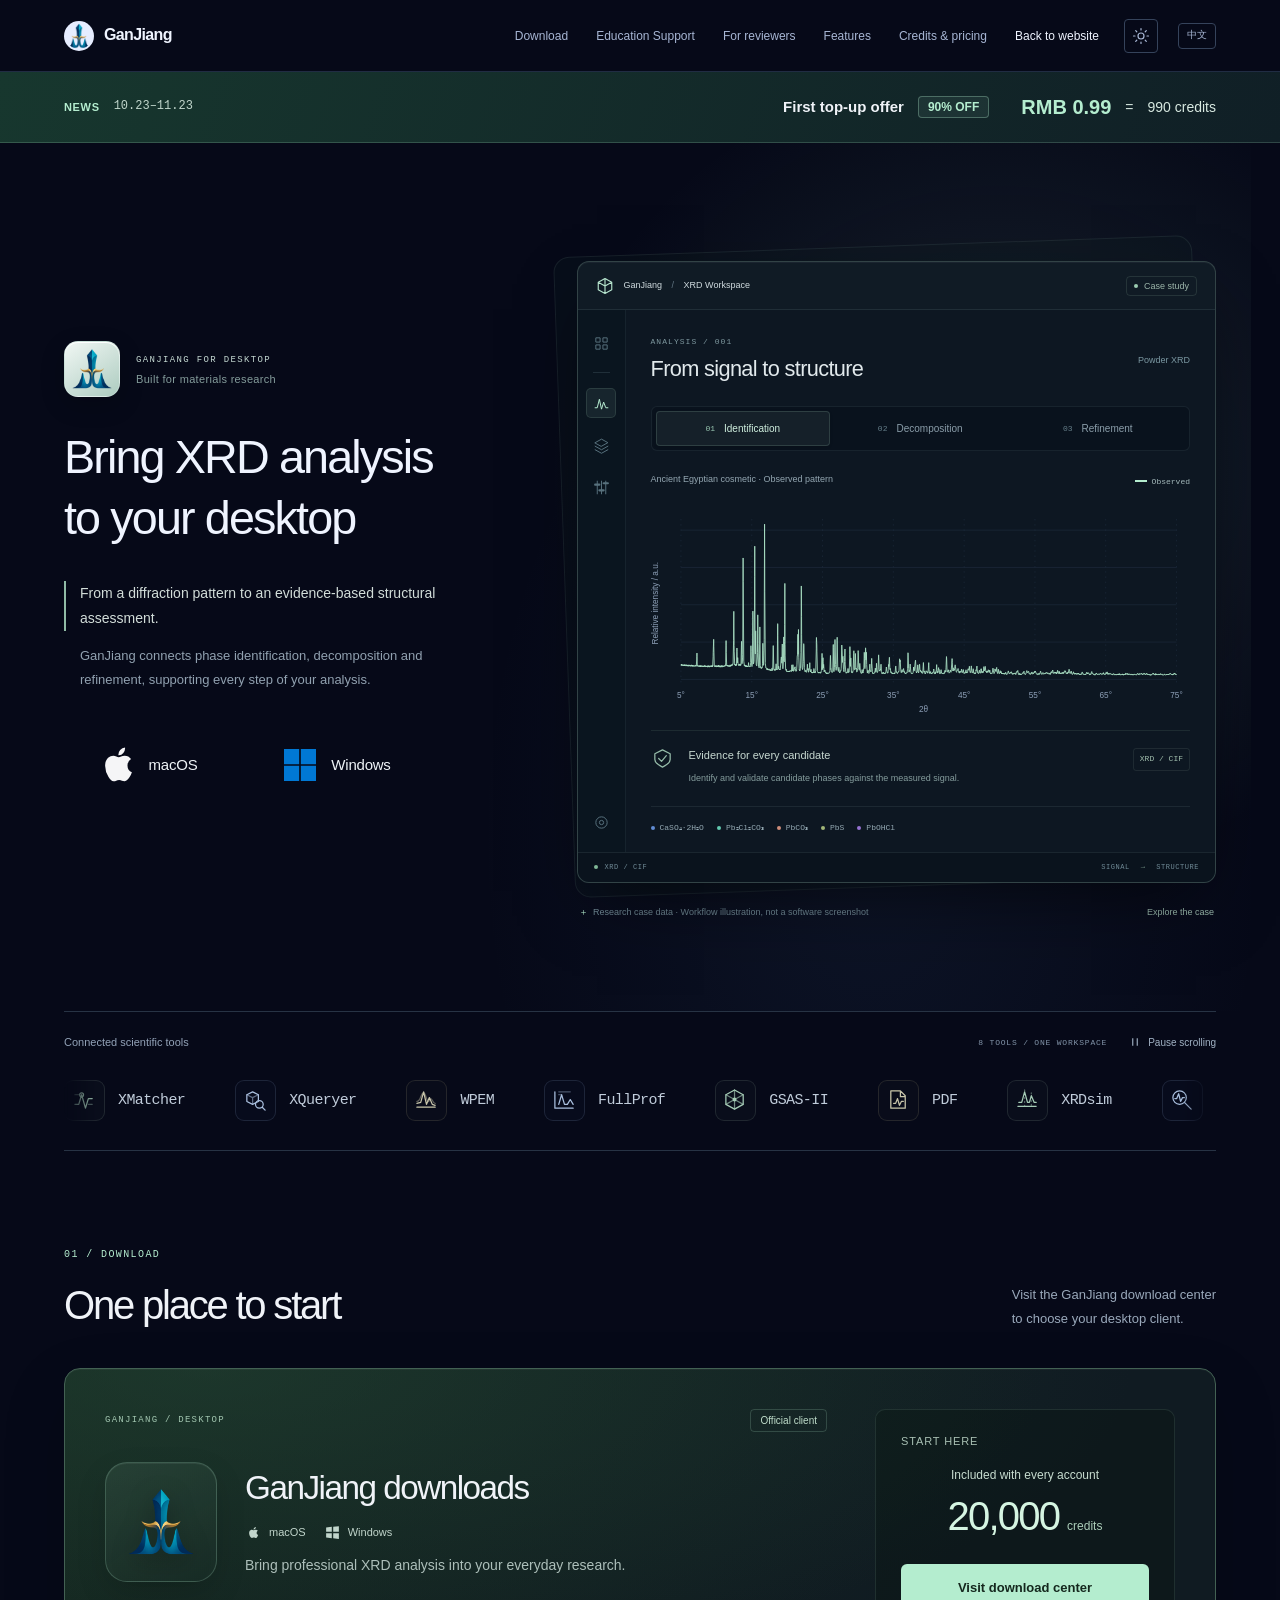
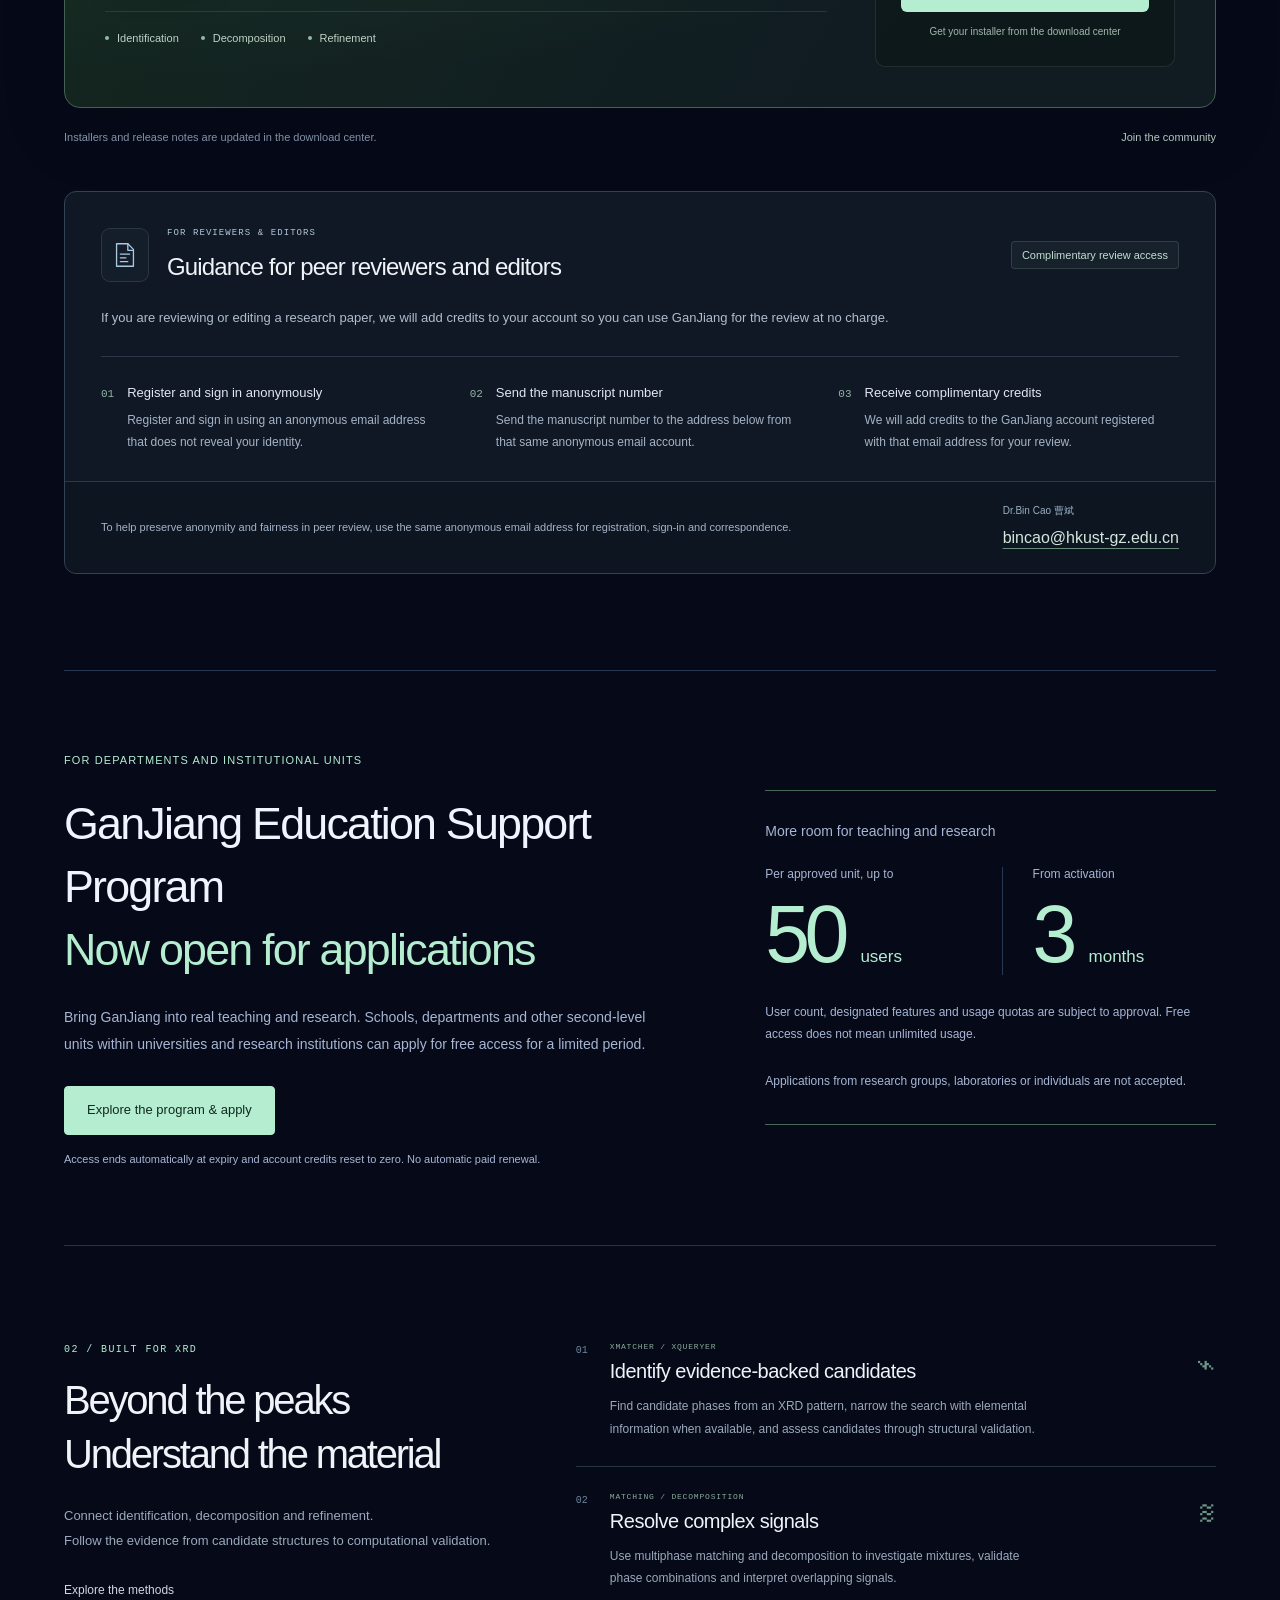
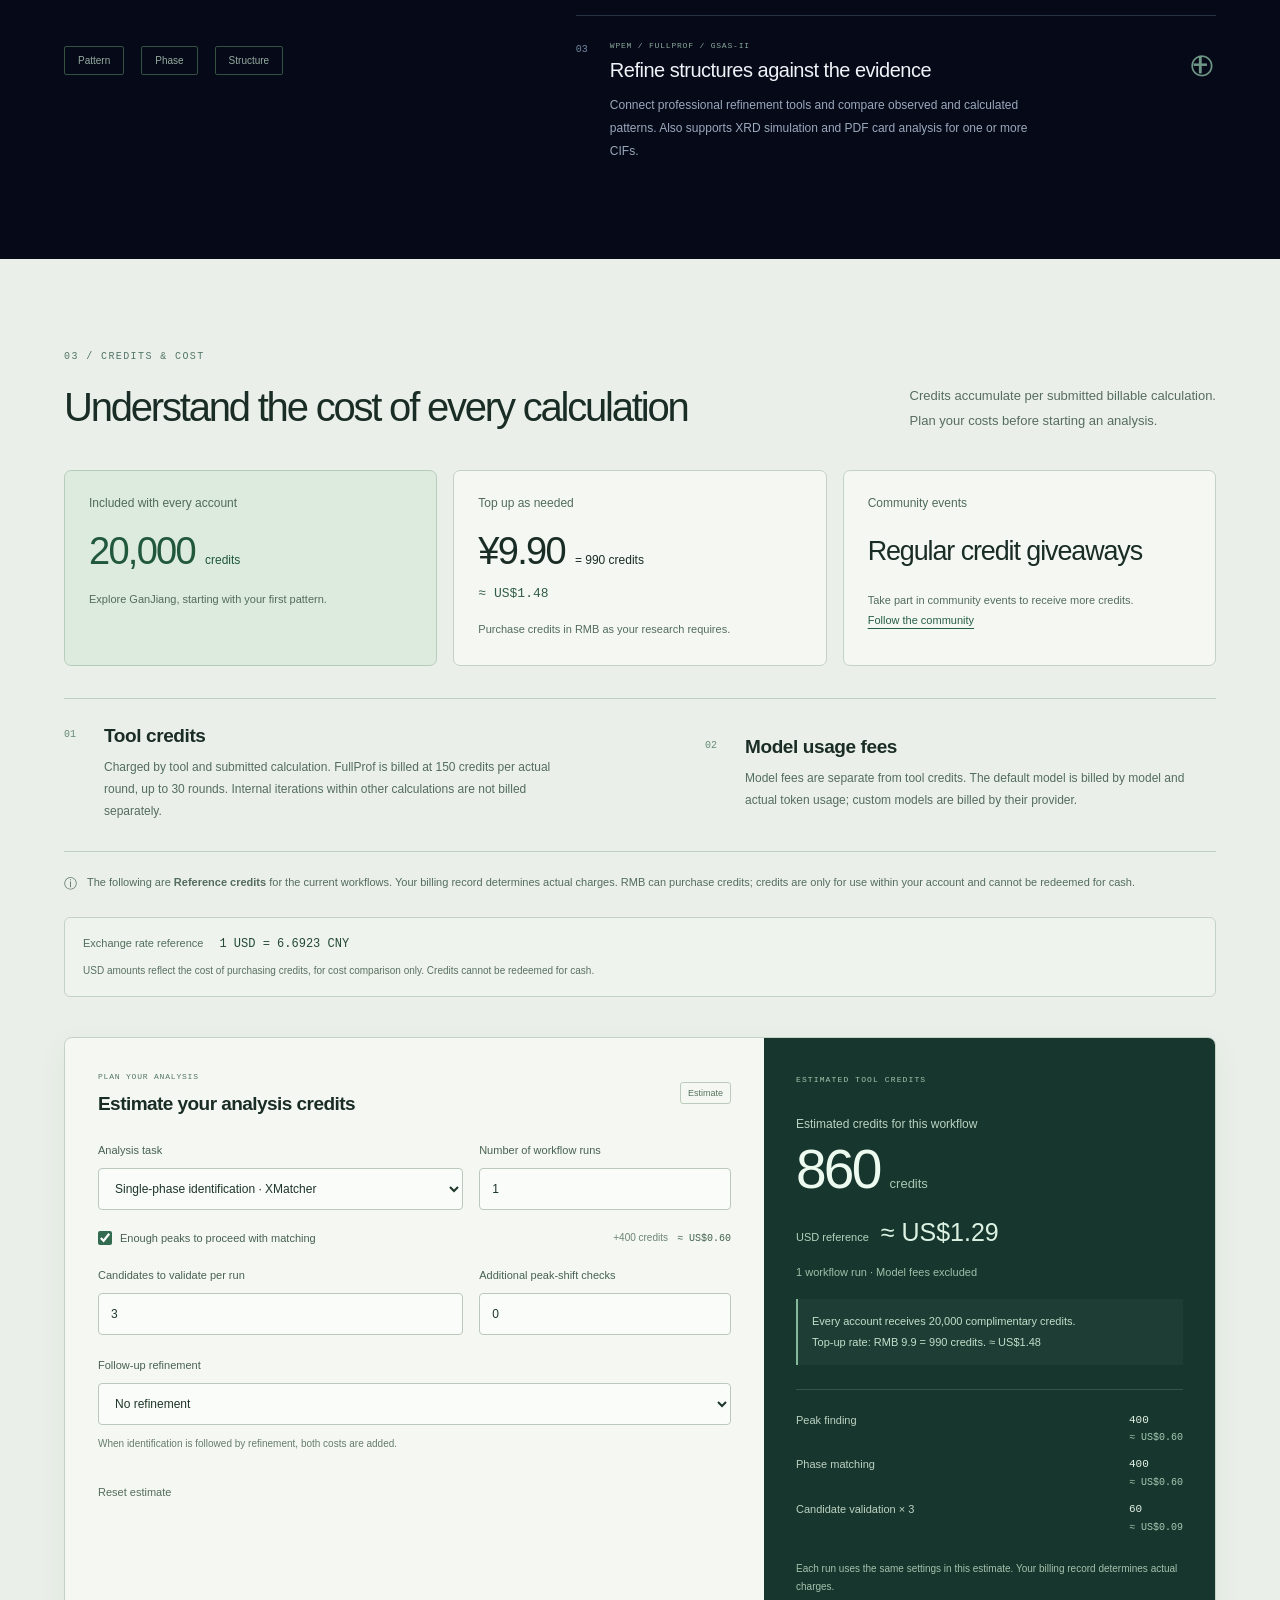
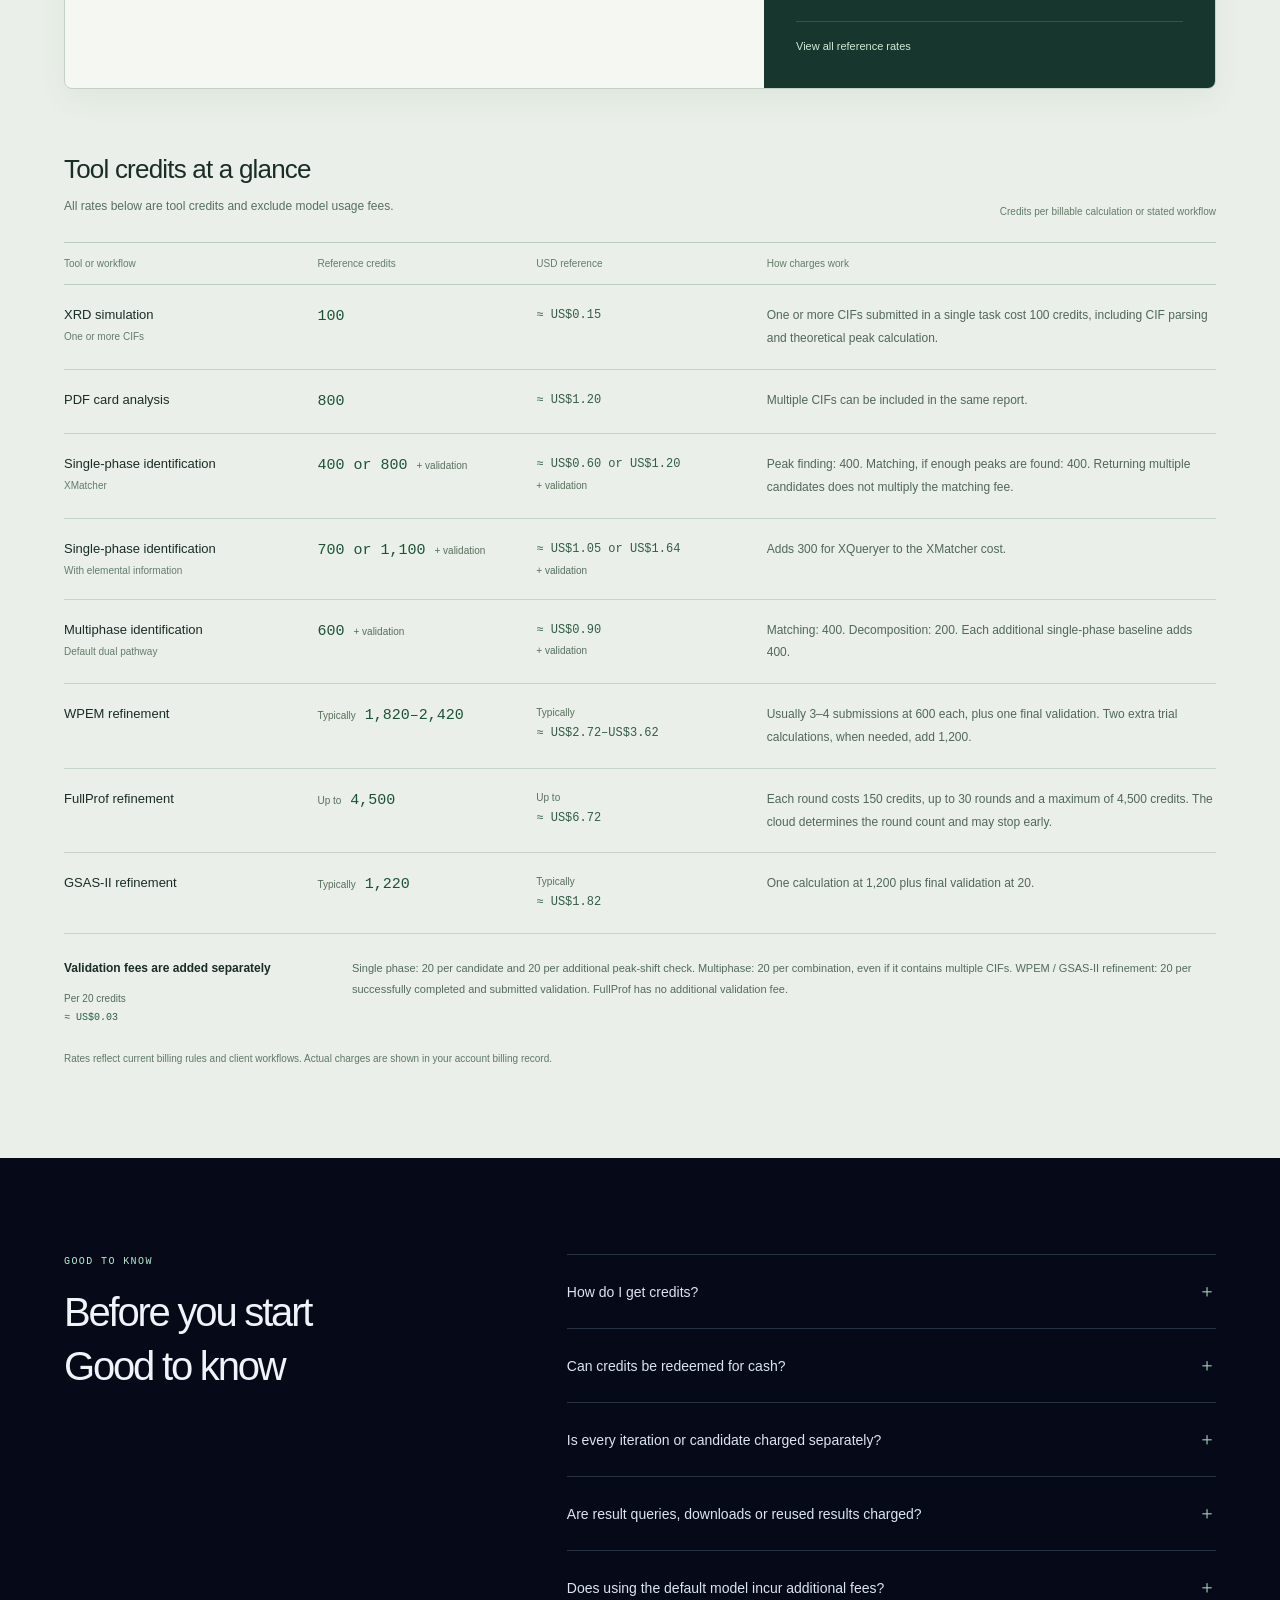
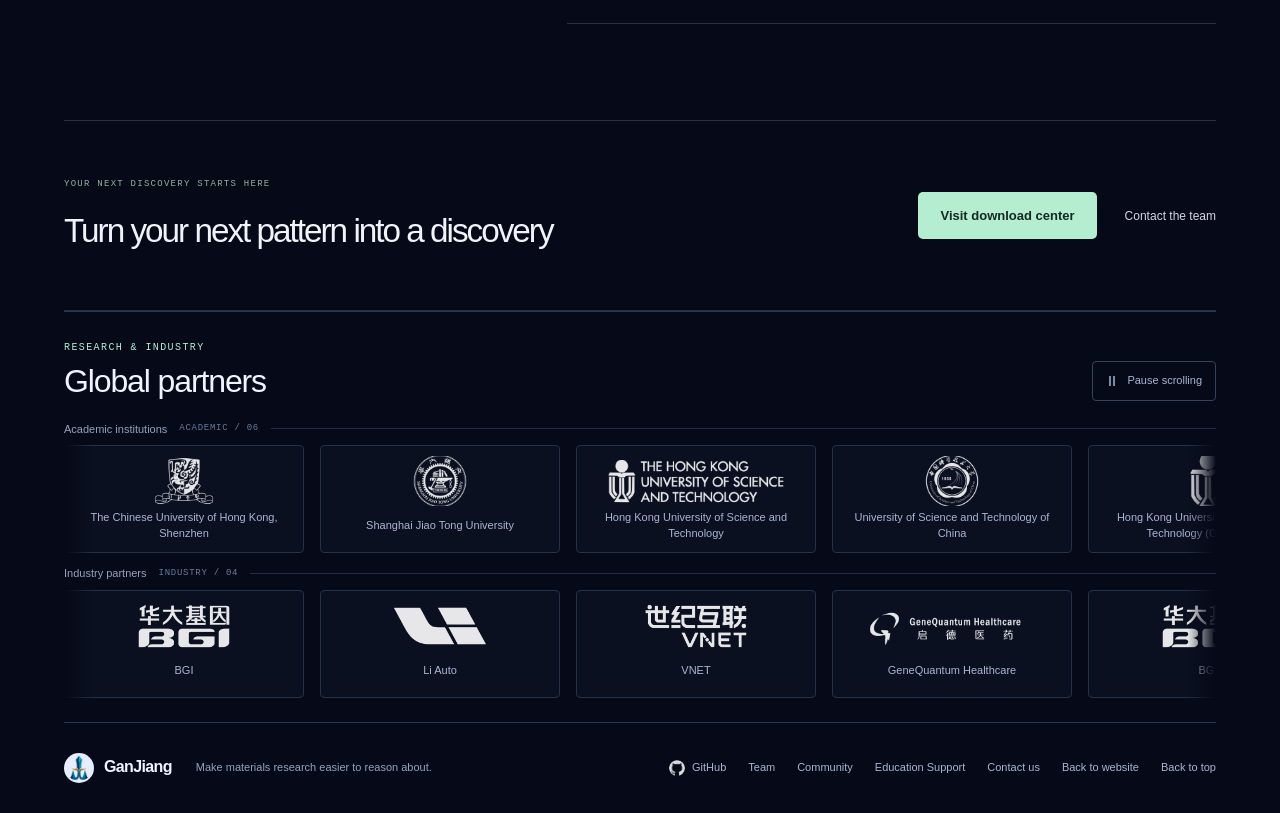
==== commit f4f778bf: "update" ====
--- a/apps/index.html
+++ b/apps/index.html
@@ -14,6 +14,7 @@
     <link rel="stylesheet" href="./apps.css" />
     <link rel="stylesheet" href="../site-chrome.css" />
     <link rel="stylesheet" href="./hero.css" />
+    <link rel="stylesheet" href="../education.css" />
     <link rel="stylesheet" href="../theme.css" />
     <script defer src="./downloads.js"></script>
     <script defer src="./credits.js"></script>
@@ -29,7 +30,7 @@
     <header class="site-header shared-header">
         <a class="brand" href="../index.html#home" aria-label="返回官网"><img class="brand-logo" src="../assets/images/logo-small.webp" width="30" height="30" alt="" /> GanJiang</a>
         <div class="header-actions"><button class="language-toggle" type="button" aria-label="Switch to English">EN</button><button class="menu-toggle" type="button" aria-label="打开导航" aria-expanded="false" aria-controls="navigation">菜单</button></div>
-        <nav class="nav" id="navigation" aria-label="页面导航"><a href="#downloads">客户端下载</a><a href="#reviewer-support">审稿支持</a><a href="#capabilities">功能介绍</a><a href="#pricing">积分与费用</a><a class="nav-home" href="../index.html#home">返回官网</a></nav>
+        <nav class="nav" id="navigation" aria-label="页面导航"><a href="#downloads">客户端下载</a><a href="#education">教育支持计划</a><a href="#reviewer-support">审稿支持</a><a href="#capabilities">功能介绍</a><a href="#pricing">积分与费用</a><a class="nav-home" href="../index.html#home">返回官网</a></nav>
     </header>
     <main id="main">
       <aside class="topup-news" aria-labelledby="topup-news-title">
@@ -124,6 +125,21 @@
         </aside>
       </section>
 
+      <section id="education" class="education-home shell" aria-labelledby="education-title">
+        <div class="education-home-copy">
+          <p class="edu-eyebrow">面向高校与科研机构的院系或二级机构</p>
+          <h2 id="education-title">干将教育支持计划<br /><em>正式启动</em></h2>
+          <p class="edu-intro">让更多教师、研究人员和学生，在真实的课堂与研究中用上干将。面向高校、科研机构所属的院系或二级机构，提供限期免费使用支持。</p>
+          <div class="edu-actions"><a class="edu-button" href="../education.html">了解计划与申请</a><span class="edu-action-note">到期自动结束，账户积分清零，不自动转付费</span></div>
+        </div>
+        <div class="edu-offer">
+          <p class="edu-offer-title">为教学与科研，留一份探索空间</p>
+          <dl class="edu-stats"><div><dt>每个获批单位最多支持</dt><dd>50 <span>人</span></dd></div><div><dt>自开通之日起</dt><dd>3 <span>个月</span></dd></div></dl>
+          <p class="edu-offer-note">具体人数、指定功能及使用额度以审核结果为准，免费支持不等于无限量使用。</p>
+          <p class="edu-offer-note">不接受课题组、实验室或个人申请。</p>
+        </div>
+      </section>
+
       <section id="capabilities" class="section capability-section shell" aria-labelledby="capabilities-title">
         <div class="capability-intro"><p class="eyebrow">02 / BUILT FOR XRD</p><h2 id="capabilities-title">不止看见峰<br />更要读懂材料</h2><p>把识别、分解与精修连接起来。<br />从候选结构到计算校验，让结论有迹可循。</p><a class="text-link" href="../index.html#can-do">深入了解分析方法</a><div class="workflow-line" aria-label="输入图谱，识别物相，校验结构"><span>图谱</span><span>物相</span><span>结构</span></div></div>
         <div class="capability-list">
@@ -221,7 +237,7 @@
     </section>
     <footer class="shared-footer">
       <div class="footer-identity"><a class="brand" href="../index.html#home" aria-label="返回官网"><img class="brand-logo" src="../assets/images/logo-small.webp" width="30" height="30" alt="" /> GanJiang</a><p data-i18n="footerTagline">让材料研究的判断更清楚。</p></div>
-      <div class="footer-links" aria-label="页脚链接"><a href="https://github.com/DeltaGanjiang" target="_blank" rel="noreferrer"><img src="../assets/images/github.webp" width="16" height="16" alt="" />GitHub</a><a href="../team.html" data-i18n="navTeam">团队成员</a><a href="../index.html#beta" data-design-copy="footerCommunity">用户社区</a><a href="mailto:ganjiang@yzailab.com" data-i18n="projectEmail">联系我们</a><a href="../index.html#home" data-design-copy="backWebsite">返回官网</a><a href="#main" data-i18n="backToTop">回到顶部</a></div>
+      <div class="footer-links" aria-label="页脚链接"><a href="https://github.com/DeltaGanjiang" target="_blank" rel="noreferrer"><img src="../assets/images/github.webp" width="16" height="16" alt="" />GitHub</a><a href="../team.html" data-i18n="navTeam">团队成员</a><a href="../index.html#beta" data-design-copy="footerCommunity">用户社区</a><a href="../education.html">教育支持计划</a><a href="mailto:ganjiang@yzailab.com" data-i18n="projectEmail">联系我们</a><a href="../index.html#home" data-design-copy="backWebsite">返回官网</a><a href="#main" data-i18n="backToTop">回到顶部</a></div>
     </footer>
   </body>
 </html>
--- a/education.css
+++ b/education.css
@@ -0,0 +1,27 @@
+/* Education program: shared home/download entries and standalone program page. */
+.education-home,.education-page{--edu-ink:var(--theme-text,#eff4ff);--edu-muted:var(--theme-muted,#a7b6d4);--edu-accent:var(--theme-green,#b4edcf);--edu-rule:var(--theme-border,#283752);--edu-surface:var(--theme-surface,#0d1723)}
+.education-page{--sans:-apple-system,BlinkMacSystemFont,'Segoe UI','PingFang SC','Hiragino Sans GB','Microsoft YaHei',Arial,sans-serif;--mono:'SFMono-Regular',Consolas,monospace;margin:0;padding-top:var(--header-h,72px);background:var(--theme-page,#060918);color:var(--edu-ink);font:15px/1.8 var(--sans)}
+.education-page *{box-sizing:border-box}.education-page :is(h1,h2,h3,p,dl,dd){margin:0}.education-page button,.education-page textarea{font:inherit}.education-page a{color:inherit;text-decoration:none}.education-page em,.education-home em{font-style:normal;color:var(--edu-accent)}
+.edu-shell{width:min(1440px,calc(100% - var(--site-gutter,5vw)*2));margin-inline:auto}.education-page :is(section,[id]){scroll-margin-top:calc(var(--header-h,72px) + 24px)}
+.education-page :focus-visible,.education-home :focus-visible{outline:2px solid var(--edu-accent);outline-offset:5px}.edu-skip{position:fixed;left:20px;top:-100px;z-index:100;padding:12px 20px;background:#b4edcf;color:#152d24!important}.edu-skip:focus{top:12px}
+:is(.site-v2,.download-page) .education-home,.edu-hero{display:grid;grid-template-columns:minmax(0,1.14fr) minmax(0,.86fr);gap:9%;align-items:center;padding-block:80px;border-top:1px solid var(--edu-rule)}
+.edu-hero{padding-block:104px 90px;border-top:0}
+.edu-eyebrow{margin:0 0 23px!important;color:var(--edu-accent);font:11px/1.7 var(--sans);letter-spacing:.1em}
+:is(.site-v2,.download-page) .education-home h2,.edu-hero h1{margin:0 0 23px;color:var(--edu-ink);font:500 clamp(32px,3.5vw,52px)/1.4 var(--sans);letter-spacing:-.04em}
+.edu-hero h1{font-size:clamp(42px,4.6vw,66px);line-height:1.28}.edu-lead{margin:26px 0 14px!important;font-size:19px;color:var(--edu-ink)}
+.education-home .edu-intro,.edu-hero .edu-intro{max-width:585px;margin:0;color:var(--edu-muted);font-size:14px;line-height:1.95}
+.edu-actions{display:flex;align-items:center;flex-wrap:wrap;gap:18px 24px;margin-top:28px}.edu-button{display:inline-flex;align-items:center;justify-content:center;min-height:48px;padding:13px 22px;border:1px solid #b4edcf;border-radius:4px;background:#b4edcf;color:#12291f!important;font:500 13px/1.6 var(--sans);text-decoration:none;transition:background .2s}.edu-button:hover{background:#d0f4e0;border-color:#d0f4e0}
+.edu-action-note{font-size:11px;color:var(--edu-muted)}.edu-text-link{font-size:13px;text-underline-offset:5px}.edu-text-link:hover{text-decoration:underline}
+.edu-offer{padding:32px 0;border-block:1px solid var(--theme-border-accent,#466957)}.edu-offer-title{margin:0 0 28px!important;font-size:14px;color:var(--edu-muted)}
+.edu-stats{display:grid;grid-template-columns:1fr 1fr;gap:22px;margin:0 0 26px}.edu-stats>div+div{border-left:1px solid var(--edu-rule);padding-left:30px}.edu-stats dt{font-size:12px;color:var(--edu-muted)}.edu-stats dd{margin:13px 0 0;font:400 clamp(56px,6.3vw,90px)/1 var(--sans);letter-spacing:-.07em;color:var(--edu-accent);white-space:nowrap}.edu-stats dd span{font-size:17px;letter-spacing:0}.edu-offer-note{margin:25px 0 0!important;color:var(--edu-muted);font-size:12px;line-height:1.85}.edu-offer-end{margin:24px 0 0!important;font-size:12px;color:var(--edu-accent)}
+.edu-plan,.edu-apply{display:grid;grid-template-columns:minmax(0,.65fr) minmax(0,1.35fr);gap:10%;padding-block:78px;border-top:1px solid var(--edu-rule)}.edu-section-intro h2{font-size:clamp(28px,3vw,38px);font-weight:500;line-height:1.4;letter-spacing:-.04em}.edu-section-intro>p:not(.edu-eyebrow){margin-top:20px;color:var(--edu-muted);font-size:13px;line-height:1.95;max-width:380px}
+.edu-terms article{display:grid;grid-template-columns:34px minmax(0,1fr);gap:18px;padding:28px 0;border-top:1px solid var(--edu-rule)}.edu-terms article:first-child{padding-top:0;border-top:0}.edu-terms article:last-child{padding-bottom:0}.edu-number{padding-top:6px;color:var(--edu-accent);font:11px/1.7 var(--mono)}.edu-terms h3,.edu-application h3{font-size:20px;font-weight:500;letter-spacing:-.02em}.edu-terms p{margin-top:12px;color:var(--edu-muted);font-size:14px;line-height:1.95}.edu-terms .edu-termination{color:var(--edu-ink);font-weight:500}
+.edu-email{display:inline-block;margin-top:25px;font-size:16px;color:var(--edu-accent)!important;overflow-wrap:anywhere}.edu-email:hover{text-decoration:underline;text-underline-offset:5px}.edu-checklist{margin:22px 0 28px;padding-left:22px;color:var(--edu-muted);font-size:14px}.edu-checklist li{padding:5px 0 5px 8px}.edu-checklist li::marker{color:var(--edu-accent);font:11px var(--mono)}
+.edu-copy{padding:12px 0;border:0;background:none;color:var(--edu-ink);font-size:13px!important;cursor:pointer}.edu-copy:hover{text-decoration:underline;text-underline-offset:5px}.edu-mail-note,.edu-copy-status{margin-top:15px!important;font-size:12px;color:var(--edu-muted)}.edu-copy-status:empty{display:none}.edu-copy-status{color:var(--edu-accent)}
+.edu-template{margin-top:24px;border-top:1px solid var(--edu-rule);padding-top:18px}.edu-template summary{cursor:pointer;font-size:13px;color:var(--edu-muted)}.edu-template textarea{display:block;width:100%;margin-top:16px;padding:18px;border:1px solid var(--theme-border-strong,#3b4e5d);border-radius:4px;background:var(--edu-surface);color:var(--edu-ink);font-size:12px;line-height:1.9;resize:vertical}.edu-sr-only{position:absolute;width:1px;height:1px;padding:0;margin:-1px;overflow:hidden;clip:rect(0,0,0,0);white-space:nowrap;border:0}
+.education-page .edu-signoff{margin-inline:auto;display:flex;gap:20px;padding:0 0 45px;color:var(--edu-muted);font-size:12px}.education-page .shared-footer{font-family:var(--sans)}
+[data-theme="light"] .edu-button{background:#246b56;border-color:#246b56;color:#fff!important}[data-theme="light"] .edu-button:hover{background:#195440;border-color:#195440}
+@media(max-width:1100px){:is(.site-v2,.download-page) .education-home,.edu-hero{gap:6%}.edu-stats>div+div{padding-left:22px}.edu-plan,.edu-apply{gap:7%;grid-template-columns:minmax(0,.7fr) minmax(0,1.3fr)}}
+@media(max-width:800px){:is(.site-v2,.download-page) .education-home,.edu-hero,.edu-plan,.edu-apply{grid-template-columns:1fr;gap:36px;padding-block:52px}.edu-hero{padding-top:62px}.edu-hero h1{font-size:clamp(37px,7vw,54px)}.edu-offer{max-width:590px;width:100%;padding-block:26px}.edu-stats dd{font-size:72px}.edu-section-intro>p:not(.edu-eyebrow){max-width:600px}.edu-terms article{gap:10px}.edu-apply{gap:30px}}
+@media(max-width:420px){.edu-stats{gap:12px}.edu-stats>div+div{padding-left:20px}.edu-stats dt{font-size:11px}.edu-stats dd{font-size:62px}.edu-stats dd span{font-size:15px}.edu-offer-title{font-size:13px}.edu-actions{gap:16px}.edu-action-note{width:100%}.edu-terms article{grid-template-columns:25px minmax(0,1fr)}.edu-terms h3{font-size:19px}.edu-signoff{padding-bottom:30px}}
+@media(prefers-reduced-motion:reduce){.edu-button{transition:none}}
--- a/theme.css
+++ b/theme.css
@@ -78,6 +78,11 @@
 [data-theme="light"] .shared-header .language-toggle:hover { background: #edf5f0; color: var(--theme-green); }
 [data-theme="light"] .download-portal { background: linear-gradient(120deg, #f0f7f2, #f8faf9 75%); }
 [data-theme="light"] .portal-action { background: #ffffffc7; border-color: #dce8e1; }
+[data-theme="light"] .reviewer-contact { background: #edf3f0; border-color: #d6e2dc; }
+[data-theme="light"] .reviewer-contact > p { color: #344d43; font-size: 13px; }
+[data-theme="light"] .reviewer-contact span { color: #243746; font-size: 12px; font-weight: 500; }
+[data-theme="light"] .reviewer-contact a { color: #176b52; text-decoration-color: #7ba393; }
+[data-theme="light"] .reviewer-contact a:hover { color: #195440; text-decoration-color: currentColor; }
 [data-theme="light"] .agent-system::before { background: none; }
 
 /* The entrance remains animated, with a white canvas and a quieter glow. */
@@ -144,6 +149,10 @@
 [data-theme="light"] .globe-user-key { background: #c34f5c; box-shadow: 0 0 0 3px #c34f5c12; }
 [data-theme="light"] .globe-place-key { background: #507d99; }
 [data-theme="light"] .global-places button[aria-pressed="true"] { background: #edf5f0; border-color: #b3cfc3; }
+/* Partner assets are white silhouettes on transparency; give them dark ink. */
+[data-theme="light"] .global-partners .partner-logo img { filter: brightness(.22); opacity: 1; }
+[data-theme="light"] .global-partners .partner-card > span:last-child { color: var(--theme-text); }
+[data-theme="light"] .partners-viewport { scrollbar-color: var(--theme-border-strong) var(--theme-surface); }
 [data-theme="light"] .community-wechat { --community-accent: #18703c; }
 [data-theme="light"] .community-whatsapp { --community-accent: #176b52; }
 [data-theme="light"] .community-discord { --community-accent: #5952a1; }
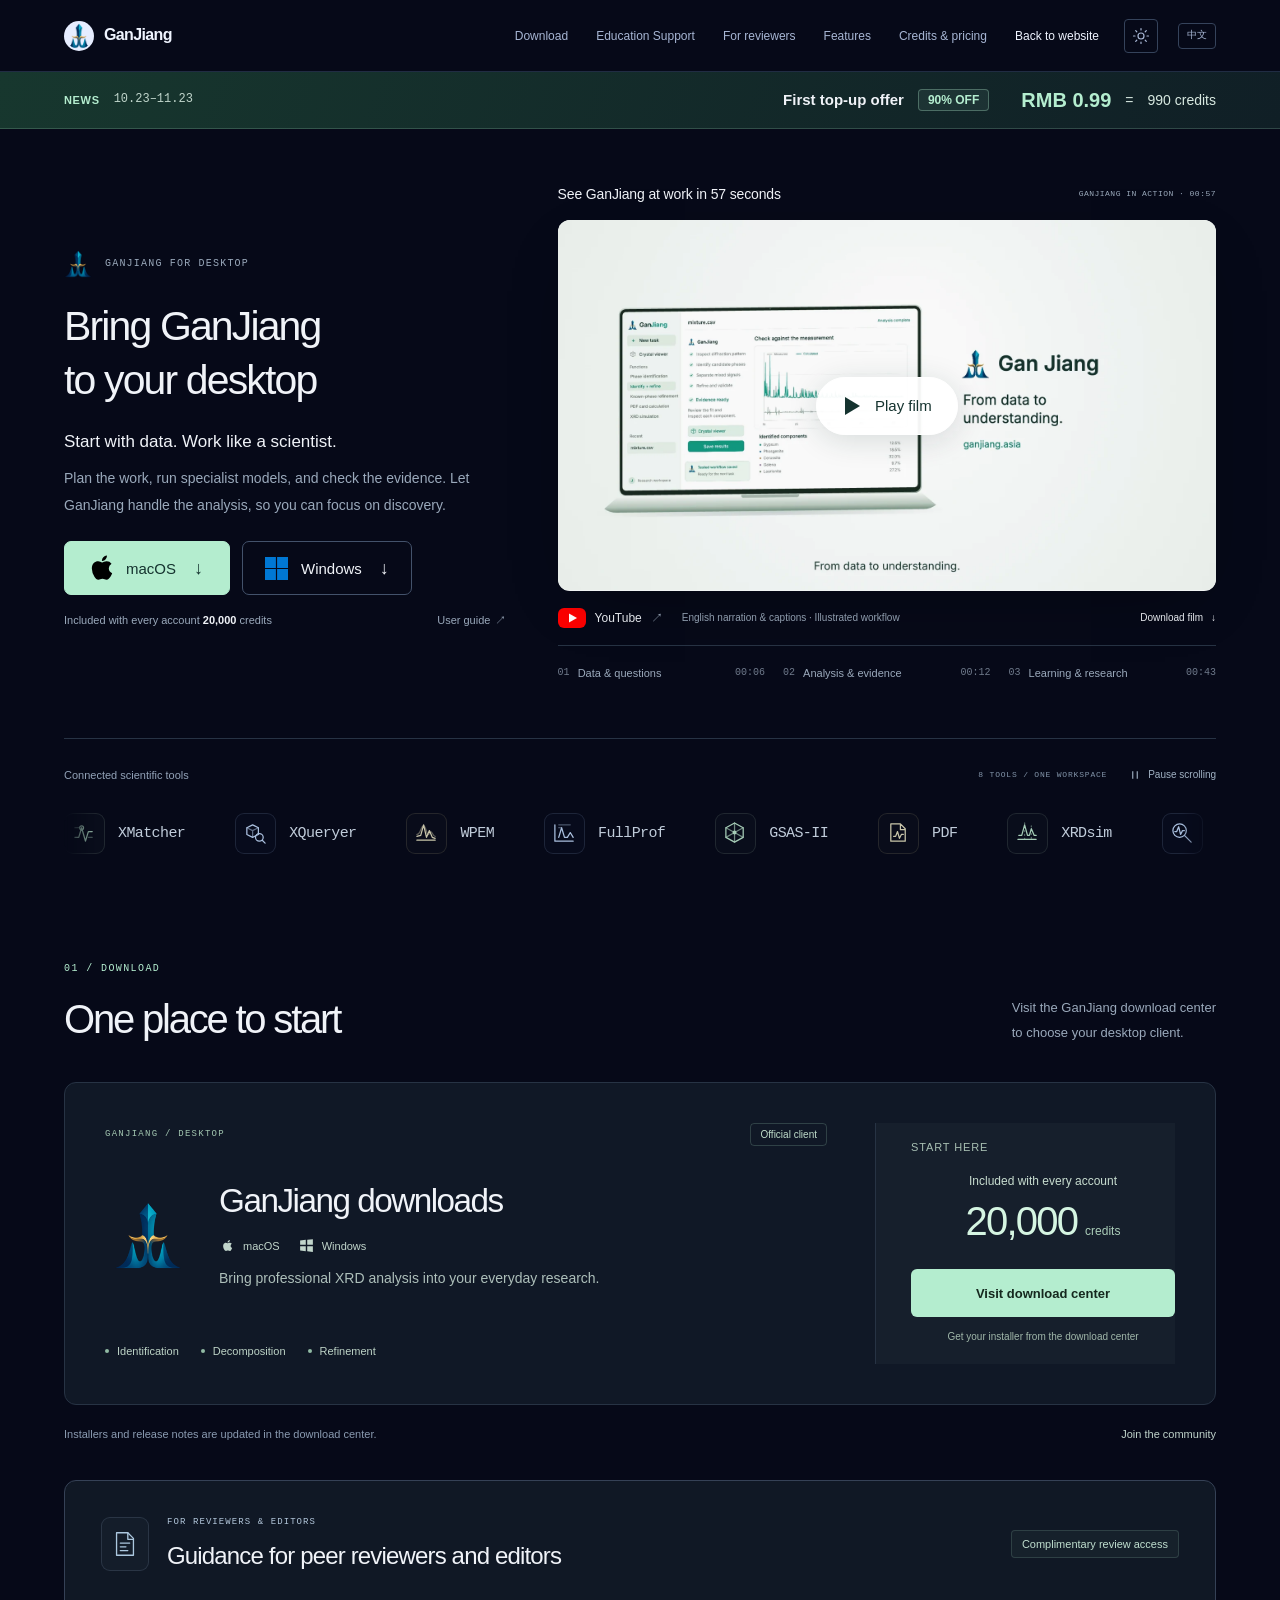
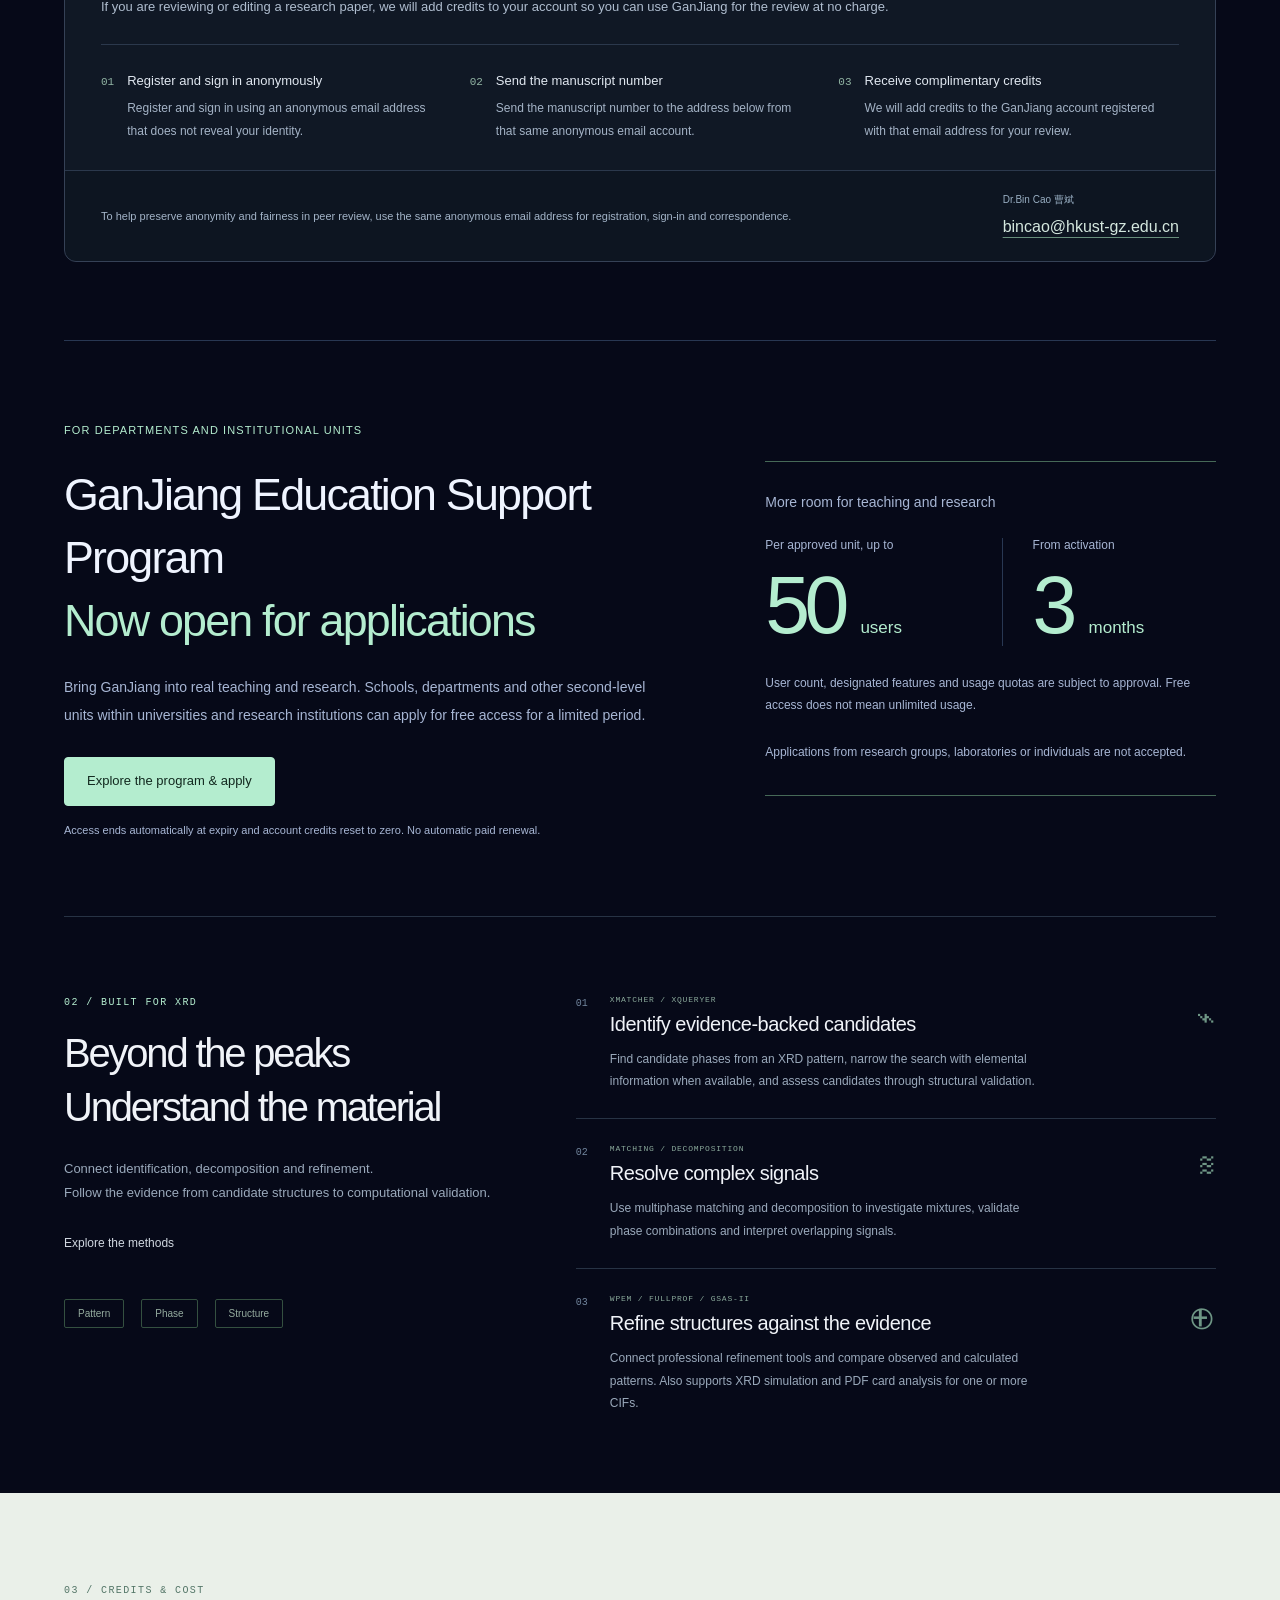
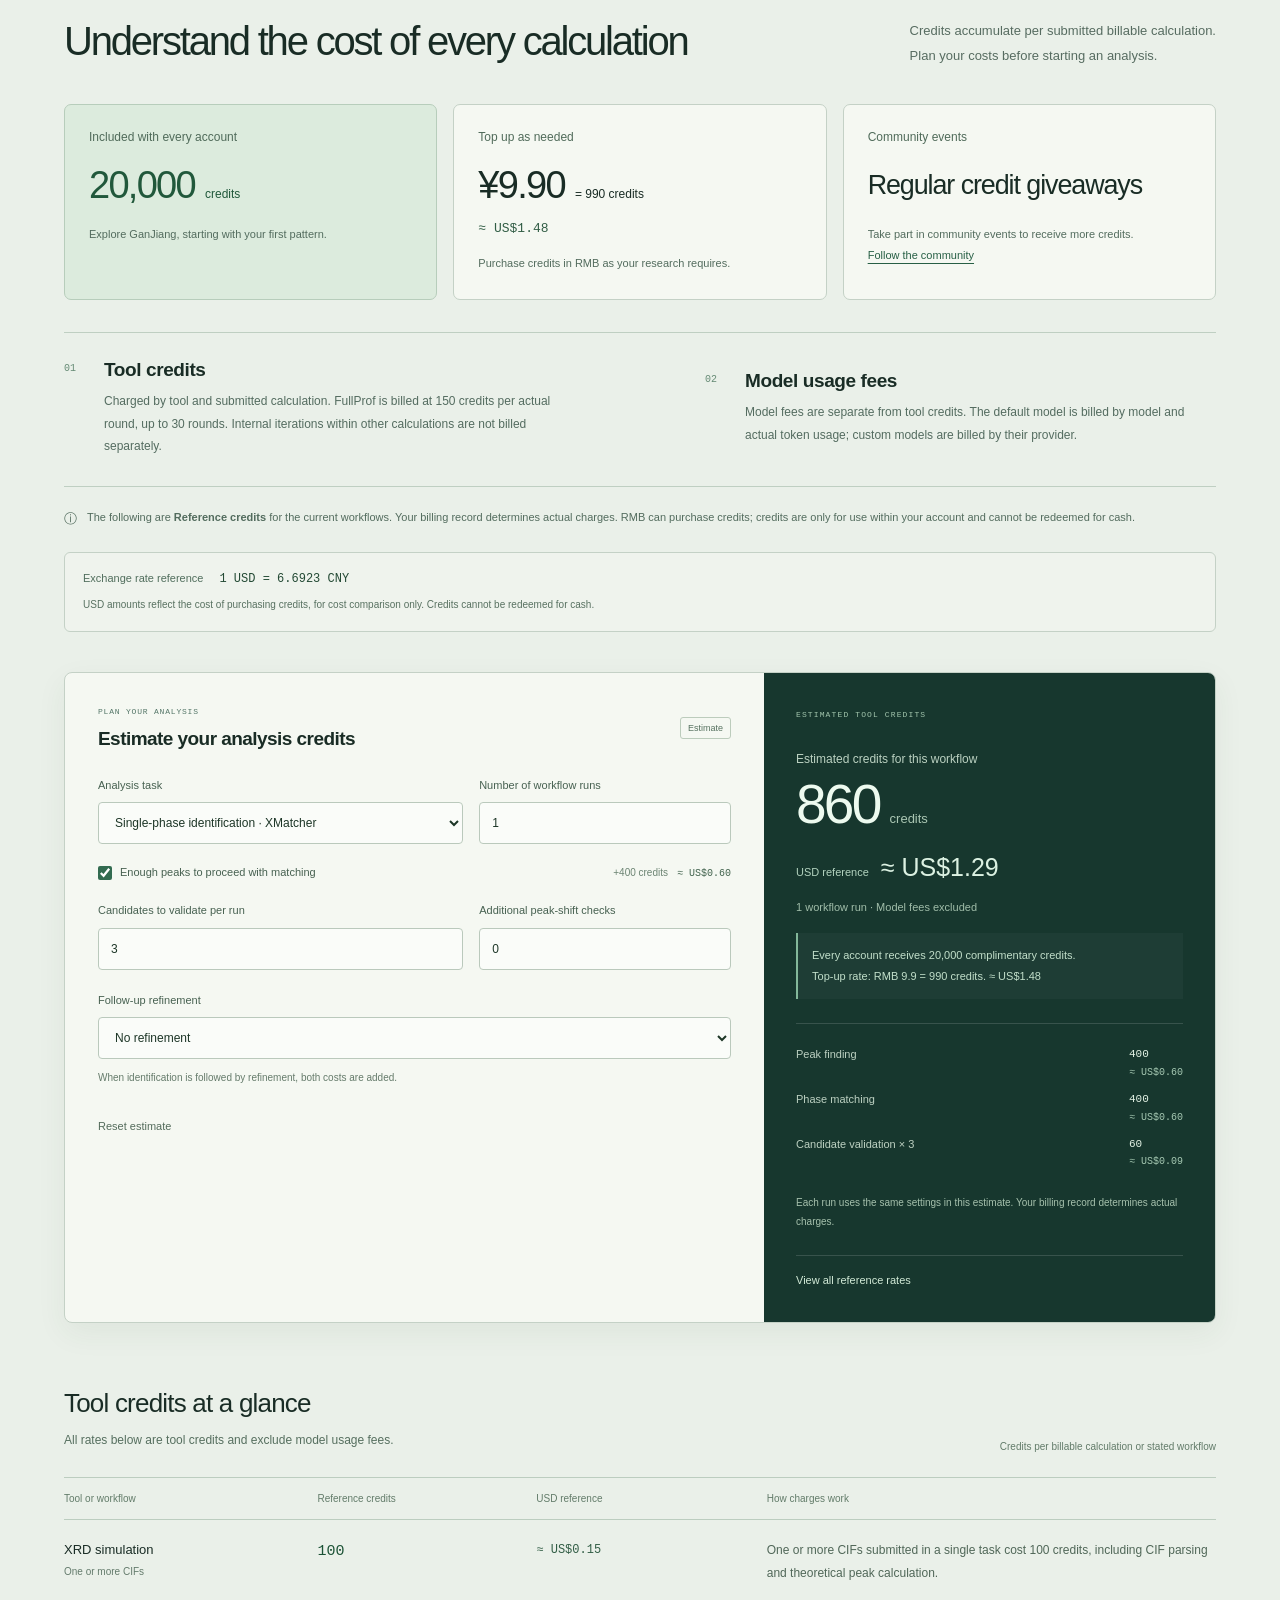
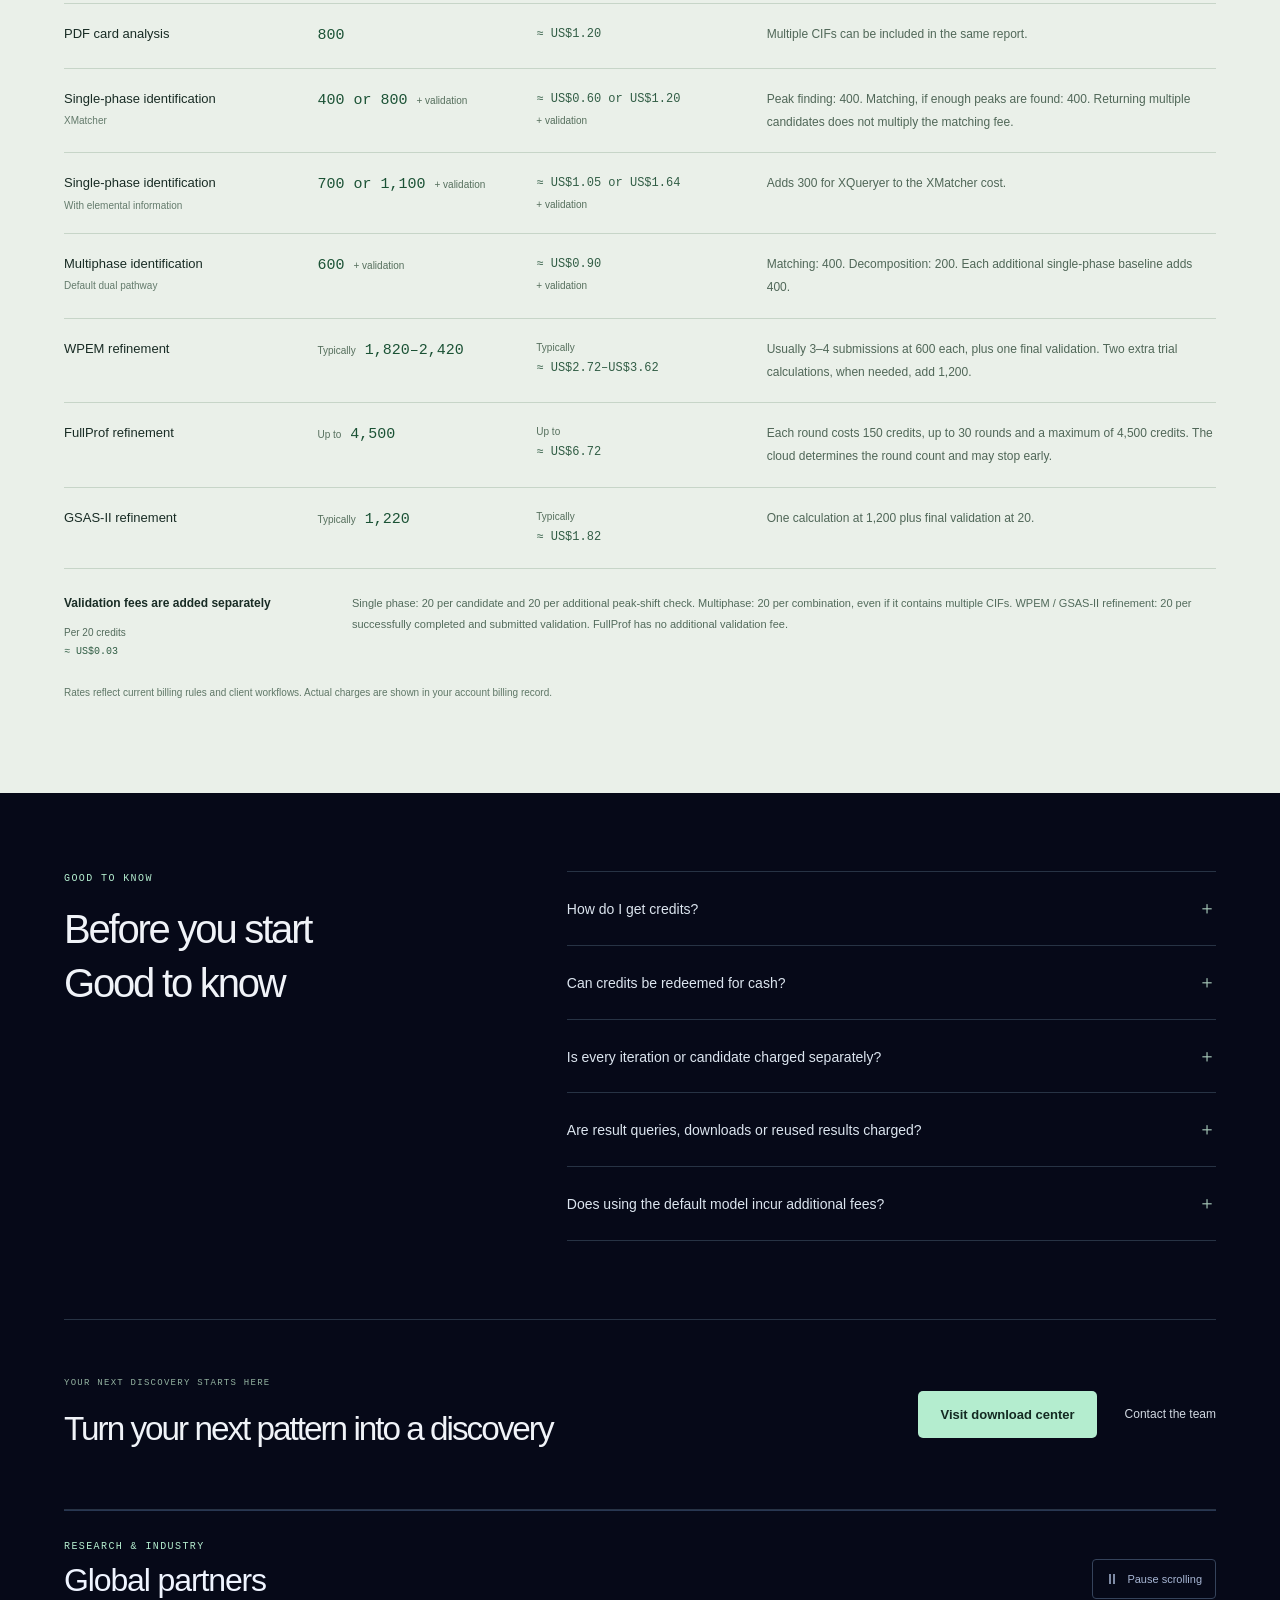
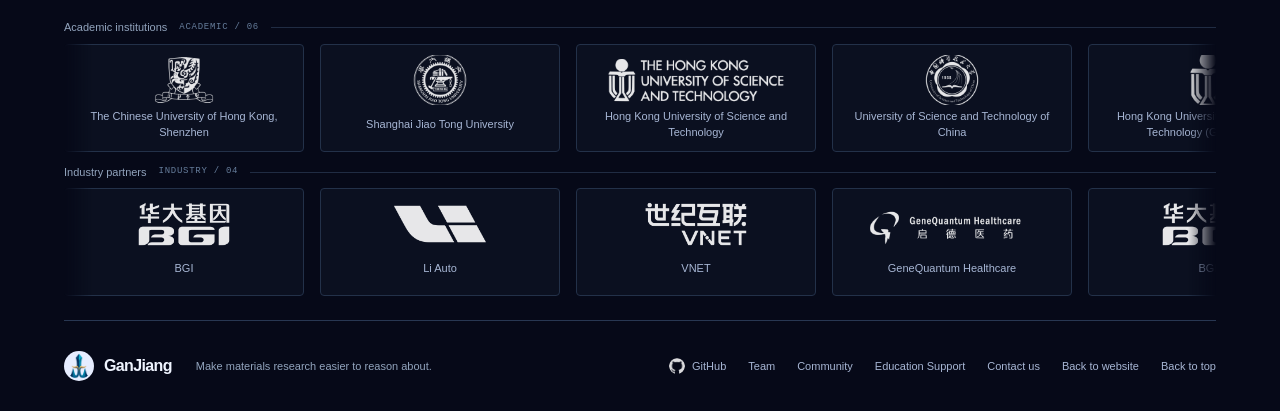
==== commit 1ad440c8: "update" ====
--- a/apps/index.html
+++ b/apps/index.html
@@ -9,11 +9,13 @@
     <meta property="og:title" content="下载干将 GanJiang · 让 XRD 分析进入你的工作台" />
     <meta property="og:description" content="macOS 与 Windows 客户端、XRD 分析能力、积分参考与任务费用估算。" />
     <meta property="og:type" content="website" />
+    <meta property="og:image" content="https://ganjiang.asia/assets/video/ganjiang-scientist-film-poster.webp" />
     <title>下载干将 GanJiang · XRD 科学智能体</title>
     <link rel="icon" href="../assets/images/favicon.png" />
+    <link rel="preload" as="image" href="../assets/video/ganjiang-scientist-film-poster.webp" type="image/webp" />
     <link rel="stylesheet" href="./apps.css" />
     <link rel="stylesheet" href="../site-chrome.css" />
-    <link rel="stylesheet" href="./hero.css" />
+    <link rel="stylesheet" href="./landing.css" />
     <link rel="stylesheet" href="../education.css" />
     <link rel="stylesheet" href="../theme.css" />
     <script defer src="./downloads.js"></script>
@@ -22,6 +24,7 @@
     <script defer src="./locales.en.js"></script>
     <script defer src="./i18n.js"></script>
     <script defer src="./apps.js"></script>
+    <script defer src="./product-film.js"></script>
     <script defer src="../partners.js"></script>
     <script defer src="../title-style.js"></script>
 </head>
@@ -40,38 +43,43 @@
           <p class="topup-news-value"><strong>人民币 0.99 元</strong><span aria-hidden="true">=</span><span>990 积分</span></p>
         </div>
       </aside>
-      <section class="hero desktop-hero shell" aria-labelledby="hero-title">
-        <div class="hero-copy">
-          <div class="desktop-product"><span class="desktop-product-icon" aria-hidden="true"><img src="../assets/images/logo-small.webp" width="42" height="42" alt="" /></span><div><p class="eyebrow">GANJIANG FOR DESKTOP</p><p class="desktop-product-note">为材料研究而构建</p></div></div>
-          <h1 id="hero-title"><span class="hero-title-line">让 XRD 分析</span><span class="hero-title-line">进入你的工作台</span></h1>
-          <div class="hero-description"><p class="hero-description-lead">从一张衍射图谱，到有证据的结构判断。</p><p>干将连接物相识别、多相分解与结构精修，<br class="desktop-break" />陪你走完每一步分析。</p></div>
-          <div class="platform-downloads">
-            <a class="platform-download platform-download-macos" href="#downloads" data-download-jump aria-label="macOS：前往客户端下载区"><img src="./assets/platforms/apple.svg" width="30" height="36" alt="" /><span>macOS</span></a>
-            <a class="platform-download platform-download-windows" href="#downloads" data-download-jump aria-label="Windows：前往客户端下载区"><img src="./assets/platforms/windows.svg" width="32" height="32" alt="" /><span>Windows</span></a>
-          </div>
-        </div>
-        <div class="hero-visual">
-          <div class="workbench" data-analysis-view="identify">
-            <div class="window-bar"><div class="window-identity"><span class="window-app-mark" aria-hidden="true"><svg viewBox="0 0 24 24" fill="none" stroke="currentColor" stroke-width="1.5" stroke-linejoin="round"><path d="m12 2 9 5v10l-9 5-9-5V7Zm0 0v10m-9-5 9 5 9-5m-9 5v10"/></svg></span><span>GanJiang <span class="window-title-divider">/</span> XRD Workspace</span></div><span class="window-demo">案例演示</span></div>
-            <div class="workbench-layout">
-              <div class="workbench-rail" aria-hidden="true"><span class="rail-home"><svg viewBox="0 0 24 24" fill="none" stroke="currentColor" stroke-width="1.4" stroke-linejoin="round"><path d="M4 4h6v6H4Zm10 0h6v6h-6ZM4 14h6v6H4Zm10 0h6v6h-6Z"/></svg></span><span class="rail-divider"></span><span data-rail-view="identify"><svg viewBox="0 0 24 24" fill="none" stroke="currentColor" stroke-width="1.4" stroke-linecap="round" stroke-linejoin="round"><path d="M3 18h3l3-12 3 14 3-10 3 8h3"/></svg></span><span data-rail-view="decompose"><svg viewBox="0 0 24 24" fill="none" stroke="currentColor" stroke-width="1.4" stroke-linecap="round" stroke-linejoin="round"><path d="m3 8 9-5 9 5-9 5Zm0 5 9 5 9-5M3 18l9 5 9-5"/></svg></span><span data-rail-view="refine"><svg viewBox="0 0 24 24" fill="none" stroke="currentColor" stroke-width="1.4" stroke-linecap="round"><path d="M6 3v18M12 3v18M18 3v18"/><path d="M3 8h6m0 8h6m0-10h6" stroke-width="3"/></svg></span><span class="rail-bottom"><svg viewBox="0 0 24 24" fill="none" stroke="currentColor" stroke-width="1.4"><circle cx="12" cy="12" r="8"/><circle cx="12" cy="12" r="3"/></svg></span></div>
-            <div class="workbench-body">
-              <div class="workbench-title"><div><p>ANALYSIS / 001</p><h2>从信号，找到结构</h2></div><span class="sample-tag">粉末 XRD</span></div>
-              <div class="analysis-tabs" role="tablist" aria-label="切换分析案例视图"><button id="tab-identify" role="tab" type="button" aria-selected="true" aria-controls="analysis-panel" data-view="identify"><span class="analysis-tab-number" aria-hidden="true">01</span><span>物相识别</span></button><button id="tab-decompose" role="tab" type="button" aria-selected="false" aria-controls="analysis-panel" tabindex="-1" data-view="decompose"><span class="analysis-tab-number" aria-hidden="true">02</span><span>多相分解</span></button><button id="tab-refine" role="tab" type="button" aria-selected="false" aria-controls="analysis-panel" tabindex="-1" data-view="refine"><span class="analysis-tab-number" aria-hidden="true">03</span><span>结构精修</span></button></div>
-              <div id="analysis-panel" role="tabpanel" aria-labelledby="tab-identify" tabindex="0">
-                <div class="analysis-chart">
-                <div class="plot-meta"><span id="plot-title">古埃及化妆粉 · 实测图谱</span><span id="plot-legend"><i></i>Observed</span></div>
-                <img id="analysis-plot" src="./assets/identify.svg" width="720" height="280" alt="古埃及化妆粉的实测 XRD 图谱，以衍射角为横轴、相对强度为纵轴。" fetchpriority="high" />
-                </div>
-                <div class="analysis-insight"><span class="insight-mark" aria-hidden="true"><svg viewBox="0 0 24 24" fill="none" stroke="currentColor" stroke-width="1.3" stroke-linecap="round" stroke-linejoin="round"><path d="m12 3 8 4v6c0 4-8 8-8 8s-8-4-8-8V7Z"/><path d="m8 12 3 3 5-6"/></svg></span><div><strong id="insight-title">让每一个候选，都有图谱依据</strong><p id="insight-copy">从衍射信号出发，逐步识别与校验候选物相。</p></div><span id="insight-value">XRD / CIF</span></div>
-              </div>
-              <div class="phase-strip" aria-label="案例中的五种物相"><span>CaSO₄·2H₂O</span><span>Pb₂Cl₂CO₃</span><span>PbCO₃</span><span>PbS</span><span>PbOHCl</span></div>
+      <section class="download-hero shell" aria-labelledby="hero-title">
+        <div class="download-hero-intro">
+          <div class="download-hero-heading">
+            <div class="download-product"><img src="../assets/images/logo-small.webp" width="34" height="42" alt="" /><p class="eyebrow">GANJIANG FOR DESKTOP</p></div>
+            <h1 id="hero-title"><span>把干将，</span><span>带到你的工作台。</span></h1>
+          </div>
+          <div class="download-hero-copy">
+            <p class="download-lead">从数据出发，像科学家一样分析。</p>
+            <p class="download-description">规划步骤、调用专业模型、核对结果。让干将处理复杂的分析，把时间留给你的发现。</p>
+            <div class="download-platforms">
+              <a class="download-platform download-platform-primary" href="#downloads" data-download-jump aria-label="macOS：前往客户端下载区"><img src="./assets/platforms/apple.svg" width="22" height="26" alt="" /><span>macOS</span><span class="platform-arrow" aria-hidden="true">↓</span></a>
+              <a class="download-platform" href="#downloads" data-download-jump aria-label="Windows：前往客户端下载区"><img src="./assets/platforms/windows.svg" width="23" height="23" alt="" /><span>Windows</span><span class="platform-arrow" aria-hidden="true">↓</span></a>
             </div>
-            </div>
-            <div class="workbench-status" aria-hidden="true"><span><i></i> XRD / CIF</span><span>SIGNAL <b>→</b> STRUCTURE</span></div>
-          </div>
-          <div class="visual-caption"><span><span class="caption-cross" aria-hidden="true">＋</span> 官网研究案例数据 · 分析流程示意，非软件截图</span><a href="../index.html#egypt-story">查看案例</a></div>
-        </div>
+            <div class="download-hero-footnote"><p><span>每个账户赠送</span> <strong>20,000</strong> <span>积分</span></p><a href="../booklet/index.html" data-download-manual>使用说明书 <span aria-hidden="true">↗</span></a></div>
+          </div>
+        </div>
+        <figure id="product-film" class="product-film" aria-labelledby="product-film-title">
+          <div class="product-film-heading"><h2 id="product-film-title">57 秒，看干将如何工作</h2><span>GANJIANG IN ACTION · 00:57</span></div>
+          <div class="product-film-screen">
+            <video id="product-film-video" width="1920" height="1080" playsinline controls preload="none" poster="../assets/video/ganjiang-scientist-film-poster.webp" aria-label="干将 57 秒产品动画：数据分析、任务规划、计算验证与应用场景" tabindex="0">
+              <source src="../assets/video/ganjiang-scientist-film-57s-en.mp4" type="video/mp4" />
+              <a href="../assets/video/ganjiang-scientist-film-57s-en.mp4">下载短片</a>
+            </video>
+            <button class="product-film-cover" type="button" aria-controls="product-film-video" hidden><span class="product-film-play"><svg width="20" height="22" viewBox="0 0 20 22" aria-hidden="true"><path d="M3 2 18 11 3 20Z" fill="currentColor" /></svg><span data-film-play-label>播放短片</span></span></button>
+          </div>
+          <figcaption class="product-film-caption">
+            <a class="product-film-youtube" href="https://www.youtube.com/watch?v=vPLoMgQSxSk" target="_blank" rel="noopener noreferrer" aria-label="在 YouTube 观看干将产品短片"><svg width="28" height="20" viewBox="0 0 28 20" aria-hidden="true"><rect width="28" height="20" rx="6" fill="#ff0000" /><path d="M11 5.5 19 10l-8 4.5Z" fill="#fff" /></svg><span>YouTube</span><span aria-hidden="true">↗</span></a>
+            <p>英文配音与字幕 · 产品流程演示</p>
+            <a class="product-film-download" href="../assets/video/ganjiang-scientist-film-57s-en.mp4" download>下载短片 <span aria-hidden="true">↓</span></a>
+          </figcaption>
+          <p id="product-film-status" role="status" hidden></p>
+          <div class="product-film-chapters" role="group" aria-label="跳转至短片章节" hidden>
+            <button type="button" data-film-time="6.5" aria-controls="product-film-video"><span>01</span><span>数据与问题</span><time>00:06</time></button>
+            <button type="button" data-film-time="11.7" aria-controls="product-film-video"><span>02</span><span>分析与验证</span><time>00:12</time></button>
+            <button type="button" data-film-time="42.7" aria-controls="product-film-video"><span>03</span><span>教学与研发</span><time>00:43</time></button>
+          </div>
+        </figure>
       </section>
 
       <section class="engine-band shell" aria-labelledby="engine-heading">
--- a/apps/landing.css
+++ b/apps/landing.css
@@ -0,0 +1,101 @@
+/* A film-led introduction, with the download action always easy to find. */
+.download-hero { max-width: 1240px; display: grid; grid-template-columns: .84fr 1.25fr; gap: clamp(32px, 4vw, 62px); align-items: center; padding-block: 54px 44px; }
+.download-hero-intro { min-width: 0; }
+.download-hero-copy { margin-top: 25px; }
+.download-product { display: flex; align-items: center; gap: 13px; margin-bottom: 22px; }
+.download-product img { width: 28px; height: 34px; object-fit: contain; }
+.download-product .eyebrow { font-size: 10px; letter-spacing: .12em; color: var(--theme-muted, #9aa9bb); }
+.download-hero #hero-title { font-size: clamp(32px, 3.2vw, 45px); line-height: 1.22; font-weight: 500; letter-spacing: -.045em; }
+.download-hero #hero-title > span { display: block; }
+.download-hero #hero-title > span + span { margin-top: 8px; }
+.download-lead { color: var(--theme-text, #f0f3f8); font-size: 17px; line-height: 1.6; font-weight: 500; }
+.download-description { max-width: 470px; margin-top: 10px; color: var(--theme-muted, #9aa9bb); font-size: 14px; line-height: 1.9; }
+.download-platforms { display: flex; gap: 12px; margin-top: 23px; }
+.download-platform { display: inline-flex; align-items: center; justify-content: center; gap: 13px; min-width: 166px; min-height: 54px; padding: 13px 22px; border: 1px solid var(--theme-border-strong, #43526b); border-radius: 7px; font-size: 15px; font-weight: 500; transition: background .2s, border-color .2s, transform .2s; }
+.download-platform img { flex: 0 0 auto; object-fit: contain; }
+.download-platform .platform-arrow { margin-left: 5px; font-size: 18px; }
+.download-platform-primary { background: #b4edcf; color: #15332f; border-color: #b4edcf; }
+.download-platform-primary img { filter: brightness(0); }
+.download-platform:hover { border-color: var(--theme-green, #b4edcf); transform: translateY(-2px); }
+.download-platform-primary:hover { background: #c8f3dc; border-color: #c8f3dc; }
+.download-hero-footnote { display: flex; flex-wrap: wrap; gap: 8px 25px; align-items: center; justify-content: space-between; margin-top: 16px; font-size: 11px; line-height: 1.7; color: var(--theme-muted, #9aa9bb); }
+.download-hero-footnote strong { font-weight: 550; color: var(--theme-text, #f0f3f8); }
+.download-hero-footnote a { display: inline-flex; align-items: center; gap: 5px; text-underline-offset: 4px; }
+.download-hero-footnote a:hover { color: var(--theme-green, #b4edcf); text-decoration: underline; }
+.product-film { margin: 0; min-width: 0; scroll-margin-top: calc(var(--header-h) + 20px); }
+.product-film-heading { display: flex; align-items: center; justify-content: space-between; gap: 20px; margin-bottom: 15px; }
+.product-film-heading h2 { font-size: 14px; line-height: 1.6; font-weight: 450; letter-spacing: -.01em; }
+.product-film-heading > span { font: 8px/1.6 var(--mono); letter-spacing: .06em; color: var(--theme-muted, #9aa9bb); }
+.product-film-screen { position: relative; overflow: hidden; isolation: isolate; aspect-ratio: 16 / 9; border-radius: 12px; background: #f5f8f7; box-shadow: 0 20px 65px -28px #0007; }
+.product-film video { display: block; width: 100%; height: 100%; aspect-ratio: 16 / 9; object-fit: contain; }
+.product-film-cover { display: grid; place-items: center; position: absolute; inset: 0; width: 100%; height: 100%; padding: 0; border: 0; background: #15332f04; color: #15332f; }
+.product-film-play { display: inline-flex; align-items: center; gap: 13px; padding: 17px 25px; border-radius: 50px; border: 1px solid #fff; background: #fffffff2; box-shadow: 0 5px 30px #15332f26; font-size: 15px; font-weight: 500; transition: transform .25s, box-shadow .25s; }
+.product-film-cover:hover .product-film-play { transform: scale(1.05); box-shadow: 0 7px 35px #15332f38; }
+.product-film-cover:focus-visible { outline: 3px solid #159b83; outline-offset: -6px; }
+.product-film-caption { display: flex; align-items: center; flex-wrap: wrap; gap: 0 16px; padding-block: 9px; min-height: 54px; color: var(--theme-muted, #9aa9bb); font-size: 10px; line-height: 1.7; }
+.product-film-youtube { display: inline-flex; align-items: center; gap: 9px; flex-shrink: 0; min-height: 36px; color: var(--theme-text, #f0f3f8); font-size: 12px; }
+.product-film-youtube > span:last-child { color: var(--theme-muted, #9aa9bb); }
+.product-film-caption > p { margin-left: 3px; }
+.product-film-download { margin-left: auto; display: inline-flex; gap: 8px; align-items: center; min-height: 36px; color: var(--theme-text, #f0f3f8); white-space: nowrap; }
+.product-film-caption a:hover { color: var(--theme-green, #b4edcf); }
+#product-film-status { color: var(--theme-muted, #9aa9bb); font-size: 13px; padding: 10px 0; }
+.product-film-chapters { display: grid; grid-template-columns: repeat(3, minmax(0, 1fr)); gap: 18px; border-top: 1px solid var(--theme-border, #273344); }
+.product-film-chapters button { display: flex; align-items: center; gap: 8px; padding: 14px 0 8px; min-width: 0; min-height: 48px; text-align: left; border: 0; background: transparent; color: var(--theme-muted, #9aa9bb); font-size: 11px; }
+.product-film-chapters button > span:first-child { font: 10px var(--mono); opacity: .7; }
+.product-film-chapters time { margin-left: auto; font: 10px var(--mono); opacity: .7; }
+.product-film-chapters button:hover, .product-film-chapters button[aria-current="true"] { color: var(--theme-green, #b4edcf); }
+.download-page .engine-band { border-bottom: 0; padding-top: 26px; }
+.download-page .section { padding-block: 78px; }
+.download-page .download-portal { background: var(--theme-surface, #101826); box-shadow: none; border-color: var(--theme-border, #273344); border-radius: 12px; }
+.download-page .portal-action { background: #b4edcf08; border: 0; border-left: 1px solid var(--theme-border, #273344); border-radius: 0; padding: 18px 0 18px 35px; }
+.download-page .portal-logo { background: transparent; box-shadow: none; border: 0; width: 86px; }
+.download-page .portal-logo img { filter: none; }
+.download-page .portal-capabilities { padding-top: 20px; border-top: 0; }
+.download-page .reviewer-support { margin-top: 35px; }
+.download-page .topup-news-inner { min-height: 56px; padding-block: 10px; }
+html[data-theme="light"] .download-platform:not(.download-platform-primary) img { filter: brightness(0); }
+html[data-theme="light"] .product-film-screen { box-shadow: 0 16px 50px -28px #15332f33; border: 1px solid #e0e8e3; }
+html[lang="en"] .download-hero #hero-title { font-size: clamp(32px, 3.2vw, 45px); line-height: 1.13; }
+@media (max-width: 1100px) {
+  .download-hero { gap: 30px; grid-template-columns: .95fr 1.15fr; }
+  .download-hero #hero-title, html[lang="en"] .download-hero #hero-title { font-size: 35px; }
+  .download-platform { min-width: 145px; padding-inline: 15px; }
+  .download-lead { font-size: 16px; }
+  .product-film-heading > span, .product-film-chapters time { display: none; }
+  .product-film-caption > p { order: 3; width: 100%; margin: 0; }
+}
+@media (max-width: 800px) {
+  .download-hero { padding-block: 36px 30px; grid-template-columns: 1fr; gap: 28px; }
+  .download-hero-copy { max-width: 580px; margin-top: 22px; }
+  .download-product { margin-bottom: 20px; }
+  .download-hero #hero-title, html[lang="en"] .download-hero #hero-title { font-size: clamp(36px, 6vw, 47px); }
+  .download-description { max-width: 560px; }
+  .download-hero-footnote { justify-content: flex-start; }
+  .product-film-heading > span { display: none; }
+  .product-film-chapters { gap: 15px; }
+  .product-film-chapters button { gap: 8px; font-size: 12px; flex-wrap: wrap; }
+  .product-film-chapters time { display: none; }
+  .product-film-caption { flex-wrap: wrap; gap: 4px 15px; }
+  .product-film-caption > p { order: 3; width: 100%; margin: 0; font-size: 10px; }
+  .download-page .portal-action { border-left: 0; border-top: 1px solid var(--theme-border, #273344); padding: 25px 0 0; }
+  .download-page .section { padding-block: 56px; }
+}
+@media (max-width: 480px) {
+  .download-hero { padding-top: 34px; }
+  .download-hero #hero-title, html[lang="en"] .download-hero #hero-title { font-size: clamp(30px, 8.7vw, 39px); }
+  .download-lead { font-size: 16px; }
+  .download-description { font-size: 13px; }
+  .download-platforms { gap: 10px; }
+  .download-platform { flex: 1; min-width: 0; gap: 10px; padding-inline: 10px; font-size: 14px; }
+  .download-platform .platform-arrow { margin-left: 1px; }
+  .product-film-screen { border-radius: 7px; }
+  .product-film-play { padding: 12px 18px; gap: 10px; font-size: 13px; }
+  .product-film-play svg { width: 15px; height: 17px; }
+  .product-film-chapters { gap: 10px; }
+  .product-film-chapters button { font-size: 11px; }
+  .product-film-chapters button > span:first-child { display: none; }
+}
+@media (prefers-reduced-motion: reduce) {
+  .download-platform, .product-film-play { transition: none; }
+  .download-platform:hover, .product-film-cover:hover .product-film-play { transform: none; }
+}
--- a/education.css
+++ b/education.css
@@ -22,6 +22,7 @@
 .education-page .edu-signoff{margin-inline:auto;display:flex;gap:20px;padding:0 0 45px;color:var(--edu-muted);font-size:12px}.education-page .shared-footer{font-family:var(--sans)}
 [data-theme="light"] .edu-button{background:#246b56;border-color:#246b56;color:#fff!important}[data-theme="light"] .edu-button:hover{background:#195440;border-color:#195440}
 @media(max-width:1100px){:is(.site-v2,.download-page) .education-home,.edu-hero{gap:6%}.edu-stats>div+div{padding-left:22px}.edu-plan,.edu-apply{gap:7%;grid-template-columns:minmax(0,.7fr) minmax(0,1.3fr)}}
+@media(min-width:801px) and (max-width:900px){:is(.site-v2,.download-page) .shared-header .nav{gap:12px}}
 @media(max-width:800px){:is(.site-v2,.download-page) .education-home,.edu-hero,.edu-plan,.edu-apply{grid-template-columns:1fr;gap:36px;padding-block:52px}.edu-hero{padding-top:62px}.edu-hero h1{font-size:clamp(37px,7vw,54px)}.edu-offer{max-width:590px;width:100%;padding-block:26px}.edu-stats dd{font-size:72px}.edu-section-intro>p:not(.edu-eyebrow){max-width:600px}.edu-terms article{gap:10px}.edu-apply{gap:30px}}
 @media(max-width:420px){.edu-stats{gap:12px}.edu-stats>div+div{padding-left:20px}.edu-stats dt{font-size:11px}.edu-stats dd{font-size:62px}.edu-stats dd span{font-size:15px}.edu-offer-title{font-size:13px}.edu-actions{gap:16px}.edu-action-note{width:100%}.edu-terms article{grid-template-columns:25px minmax(0,1fr)}.edu-terms h3{font-size:19px}.edu-signoff{padding-bottom:30px}}
 @media(prefers-reduced-motion:reduce){.edu-button{transition:none}}
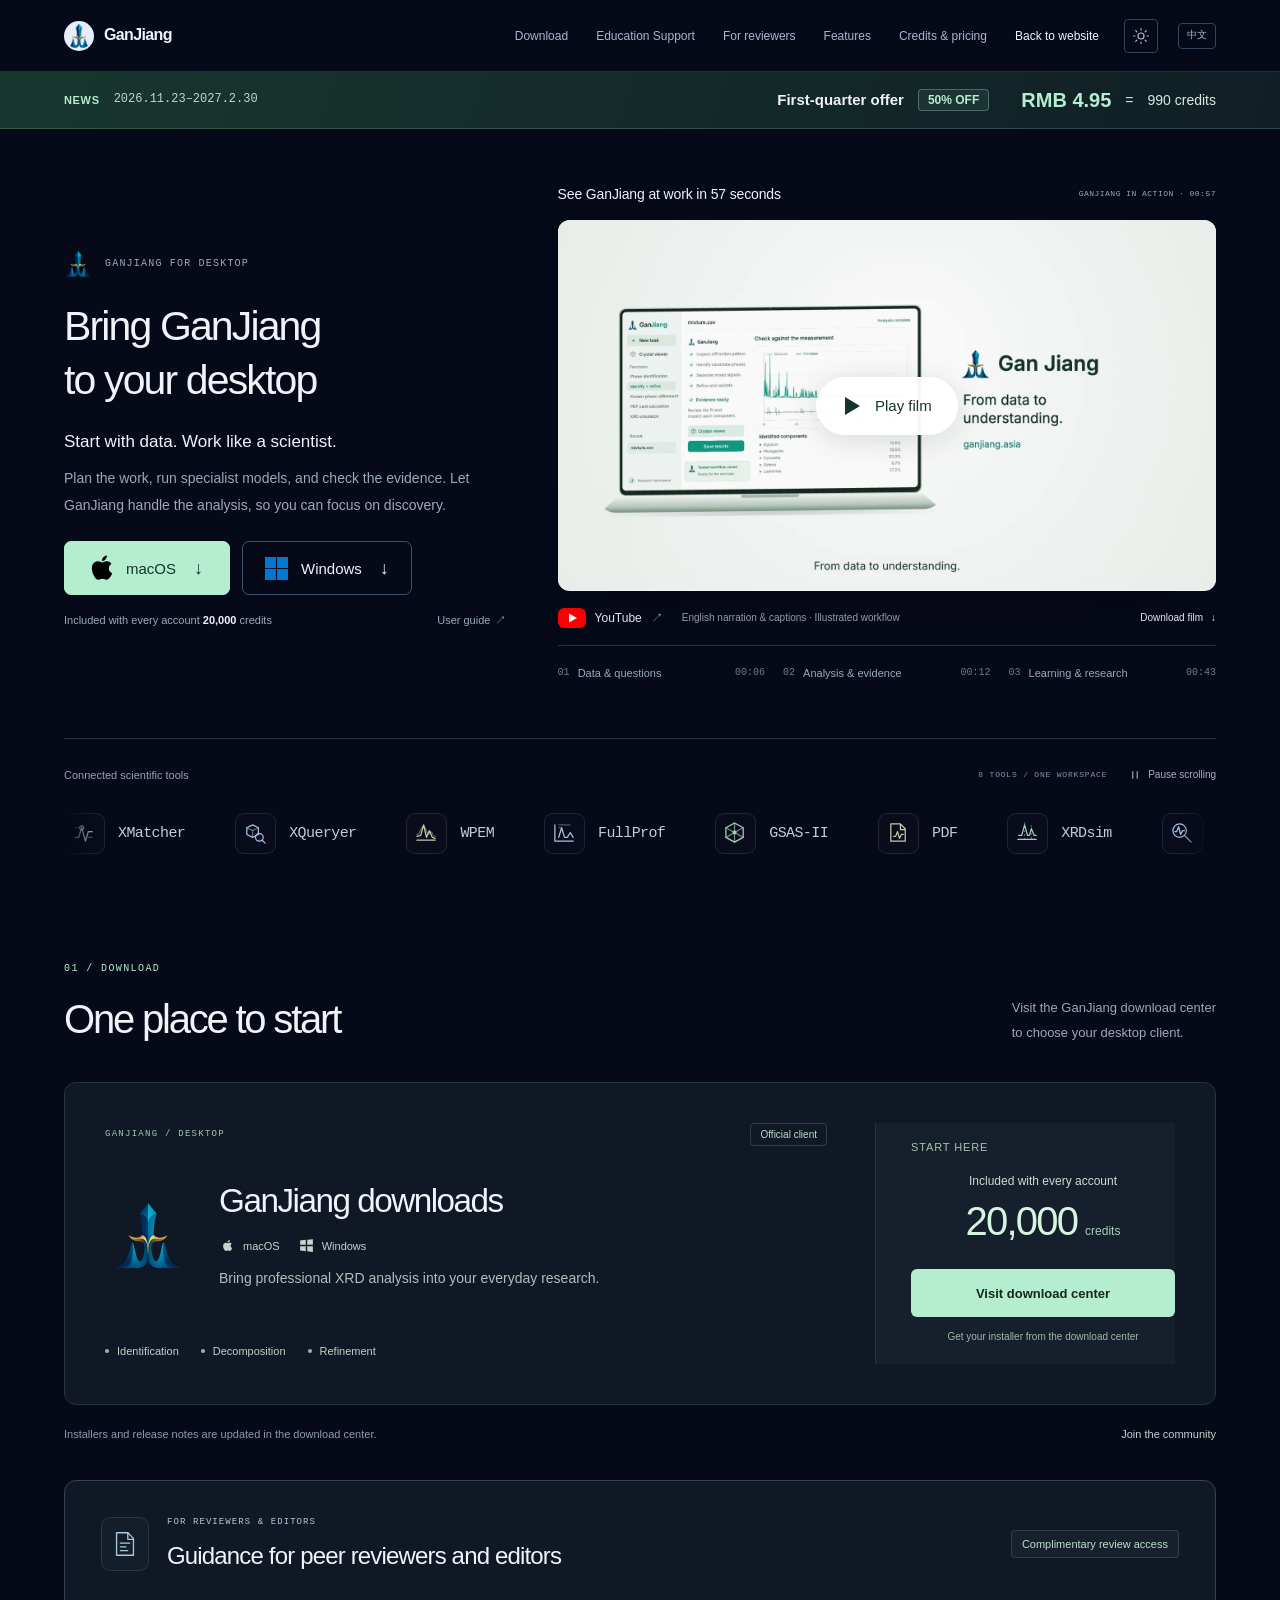
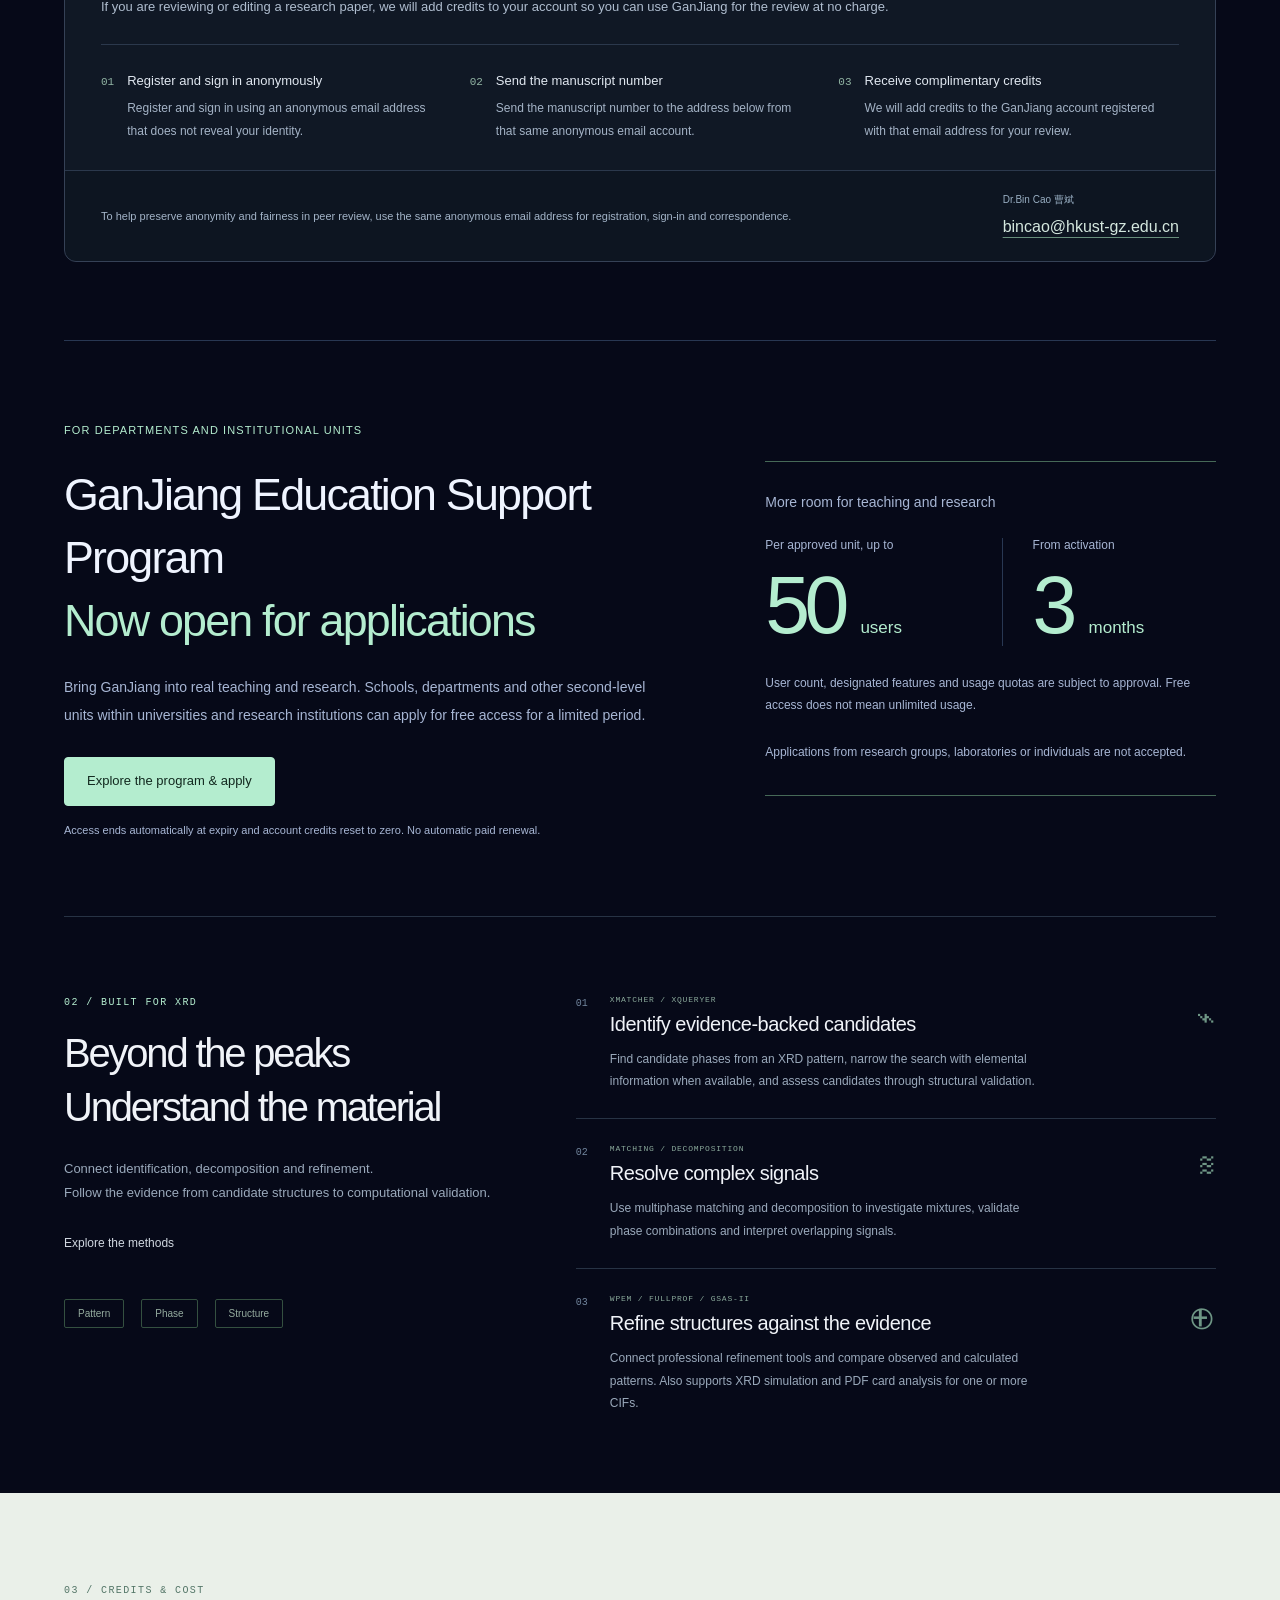
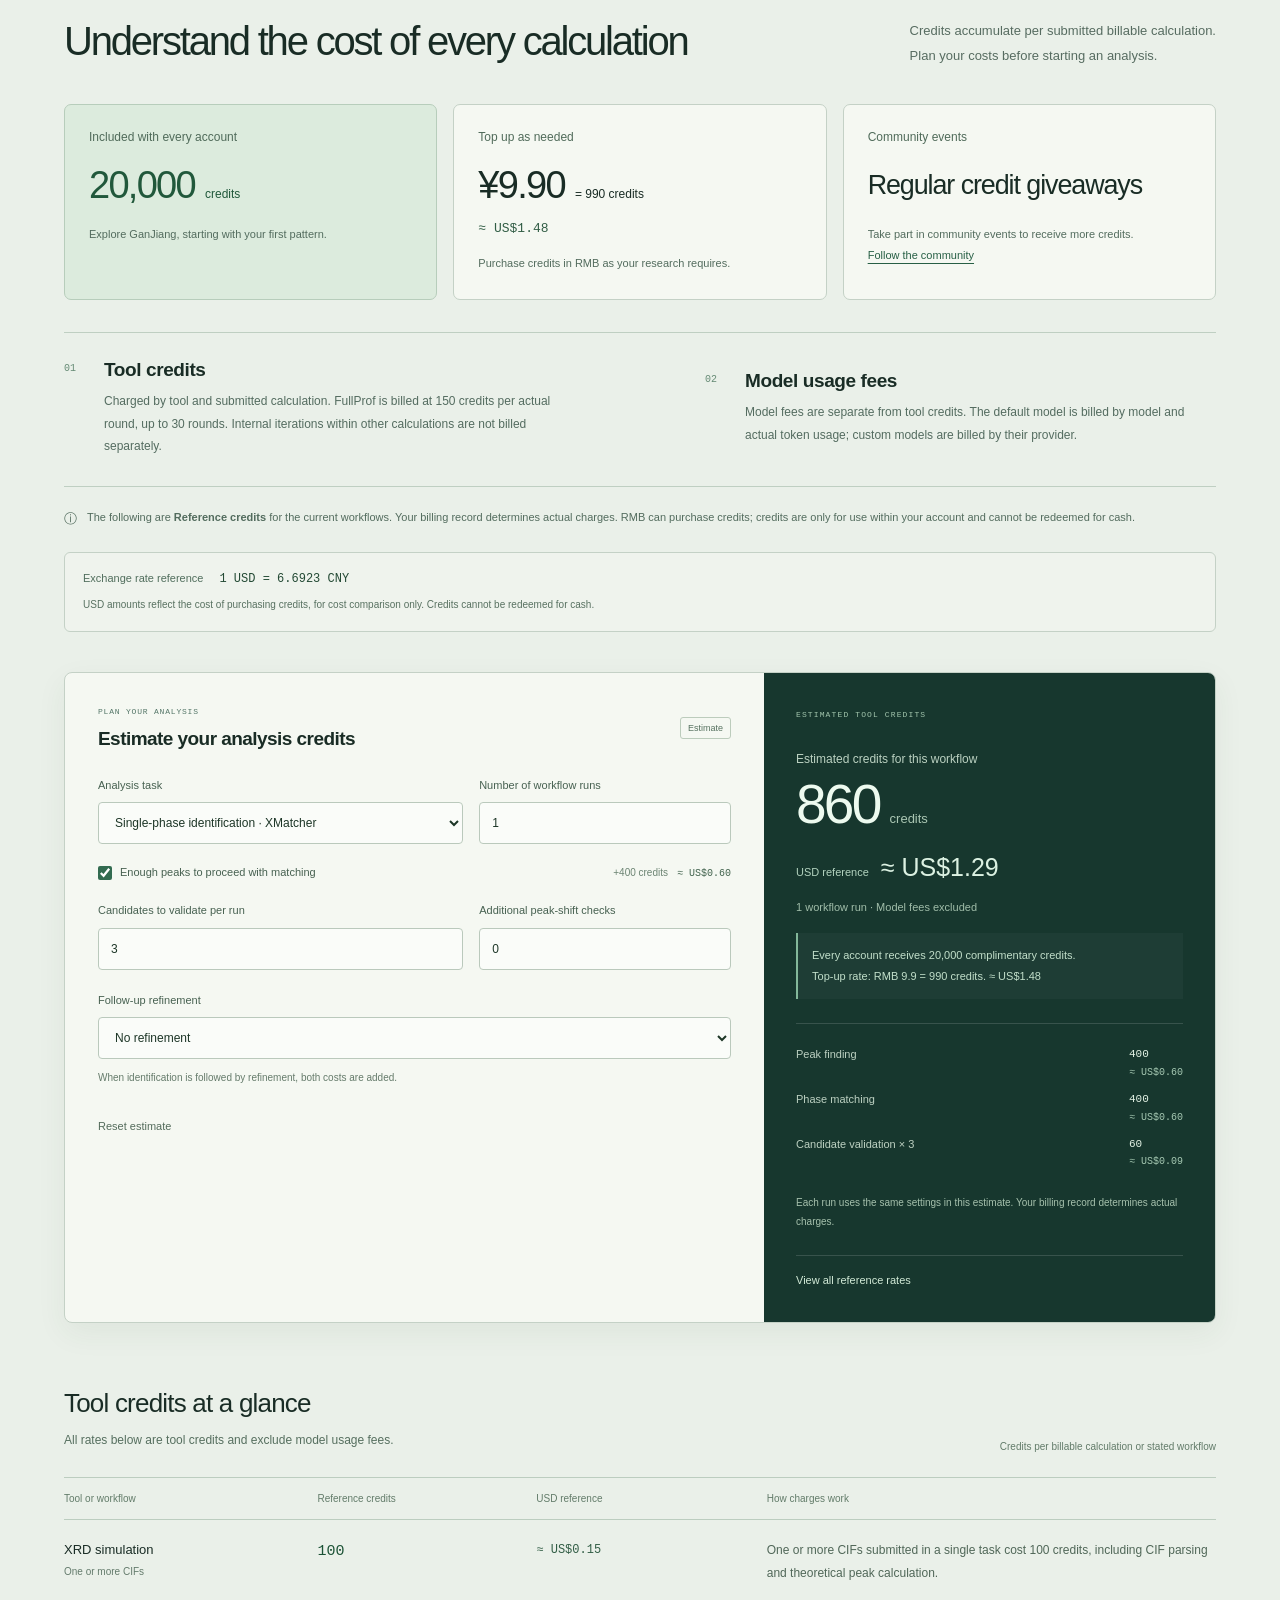
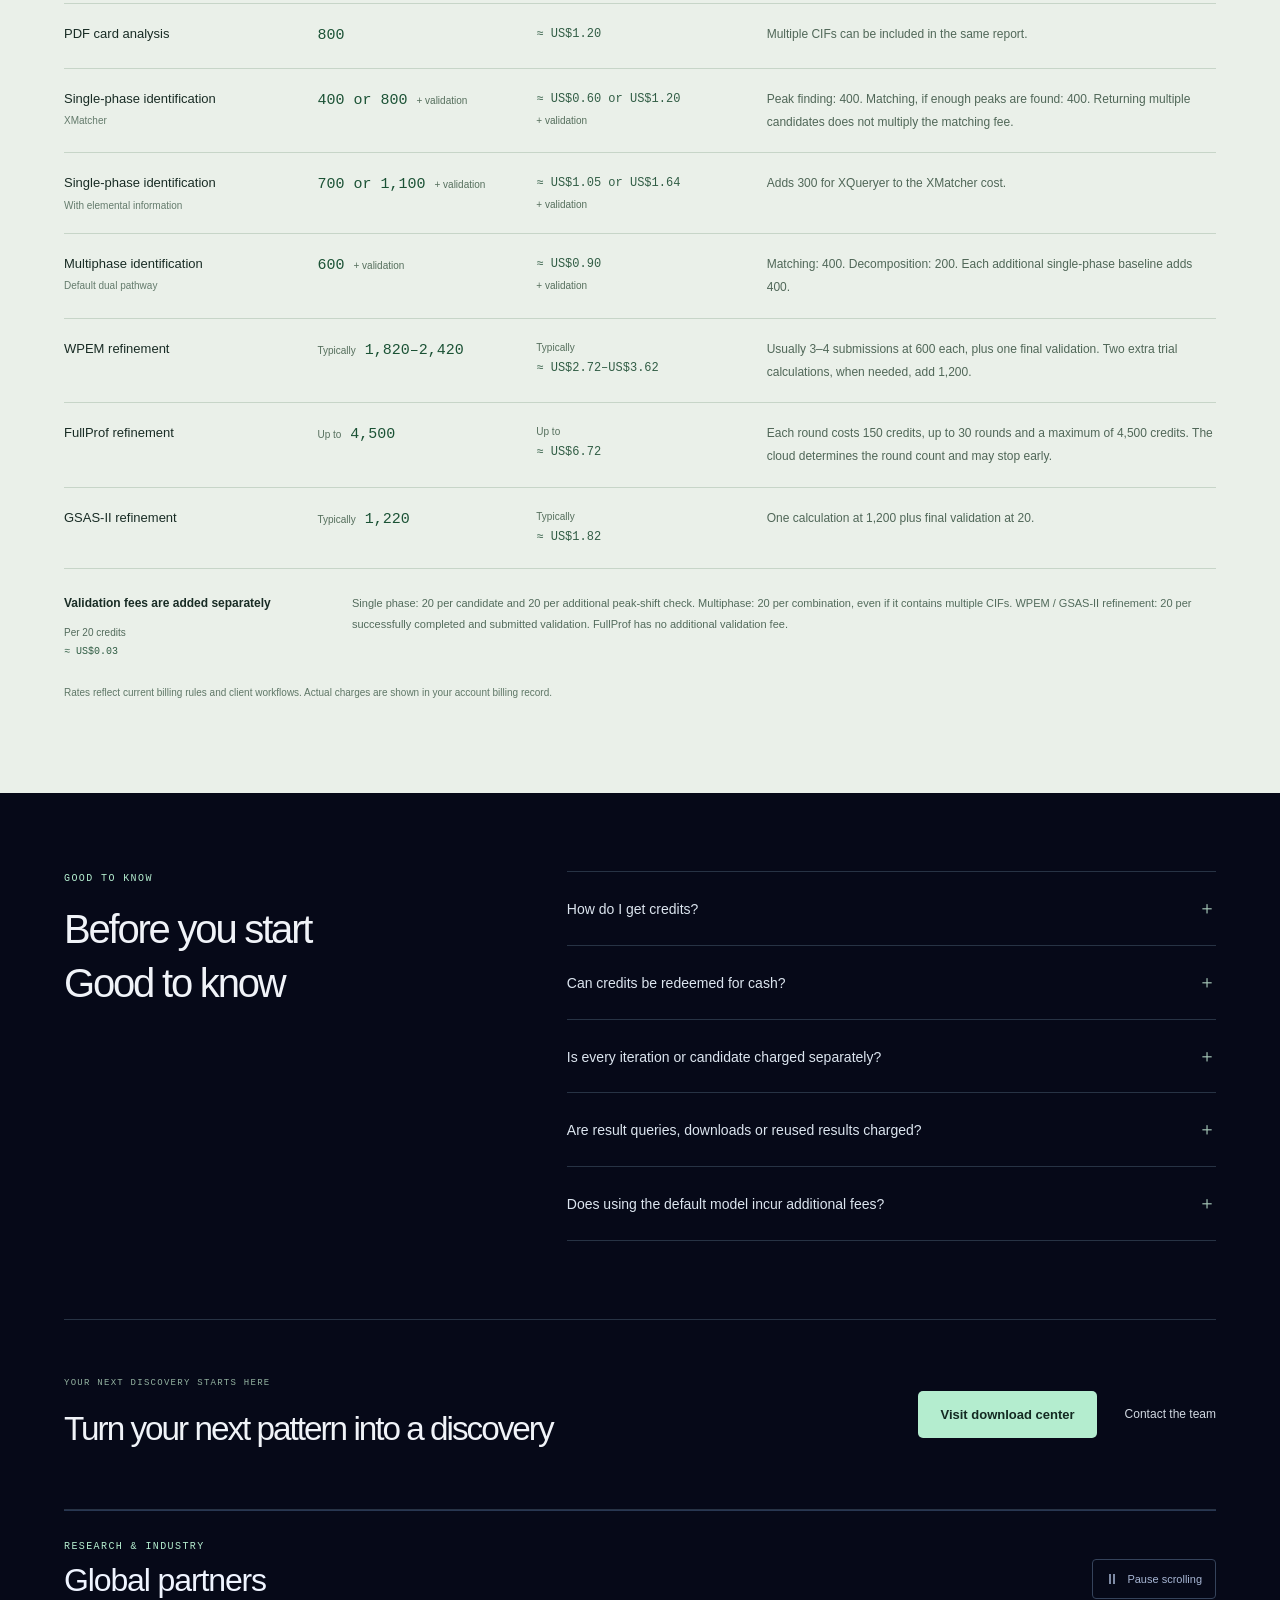
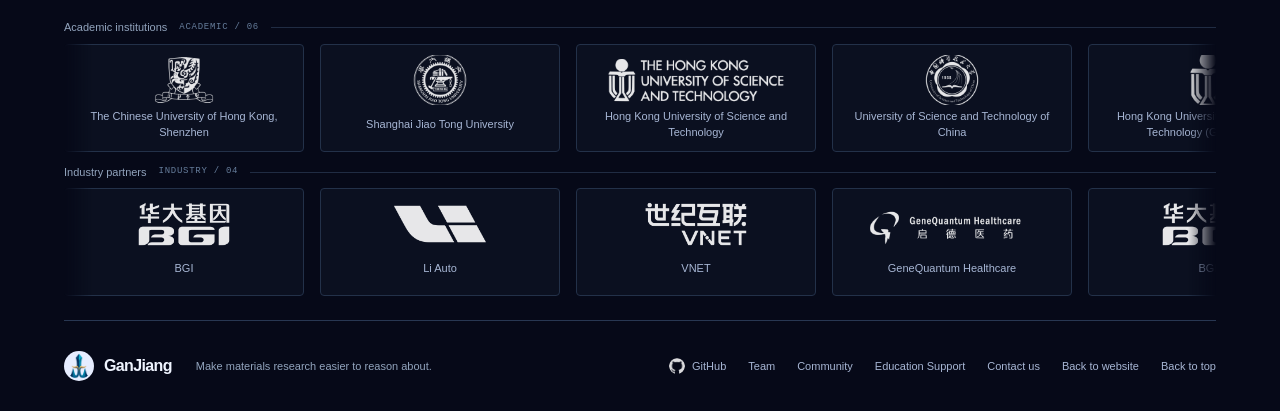
==== commit 6f27b2d0: "update" ====
--- a/apps/index.html
+++ b/apps/index.html
@@ -38,9 +38,9 @@
     <main id="main">
       <aside class="topup-news" aria-labelledby="topup-news-title">
         <div class="topup-news-inner shell">
-          <div class="topup-news-meta"><span class="topup-news-label">最新消息</span><span class="topup-news-date">10.23–11.23</span></div>
-          <div class="topup-news-offer"><h2 id="topup-news-title">首充优惠</h2><span class="topup-news-discount">一折</span></div>
-          <p class="topup-news-value"><strong>人民币 0.99 元</strong><span aria-hidden="true">=</span><span>990 积分</span></p>
+          <div class="topup-news-meta"><span class="topup-news-label">最新消息</span><span class="topup-news-date">2026.11.23–2027.2.30</span></div>
+          <div class="topup-news-offer"><h2 id="topup-news-title">首季优惠</h2><span class="topup-news-discount">五折</span></div>
+          <p class="topup-news-value"><strong>人民币 4.95 元</strong><span aria-hidden="true">=</span><span>990 积分</span></p>
         </div>
       </aside>
       <section class="download-hero shell" aria-labelledby="hero-title">
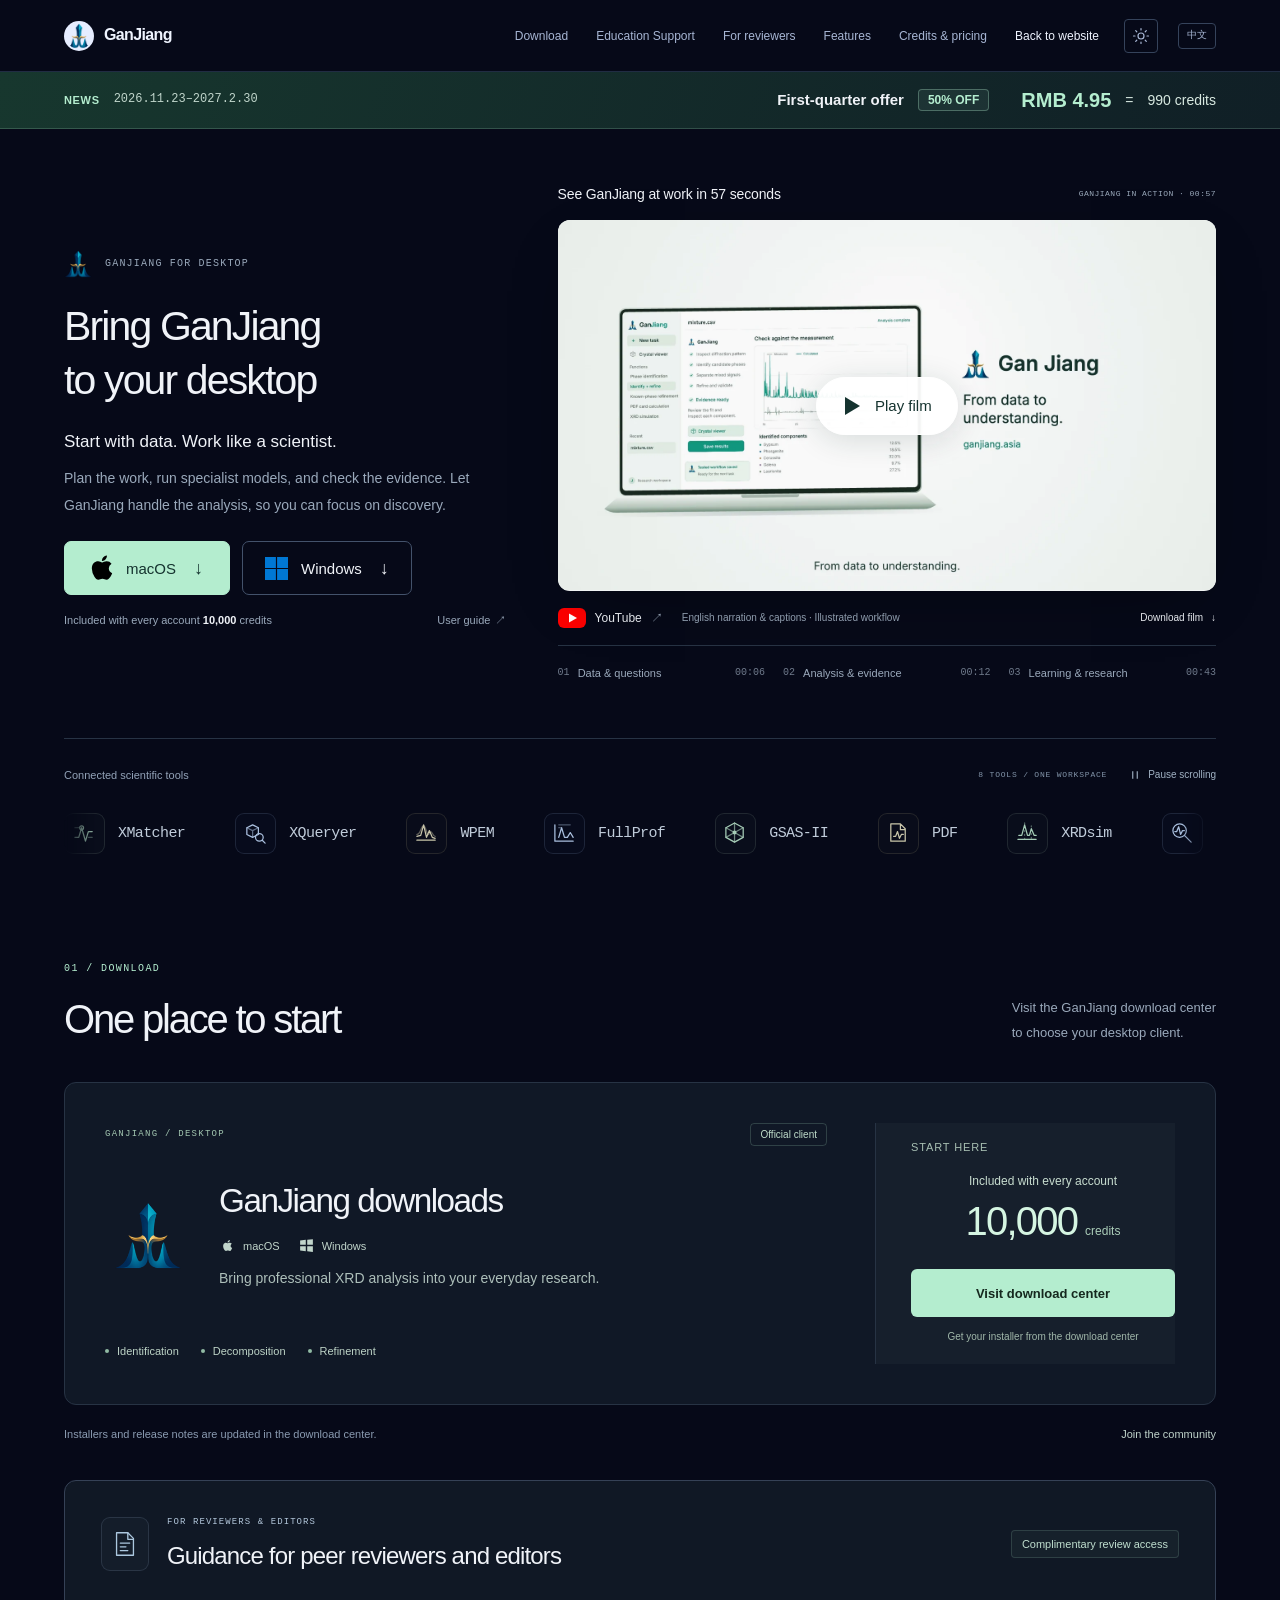
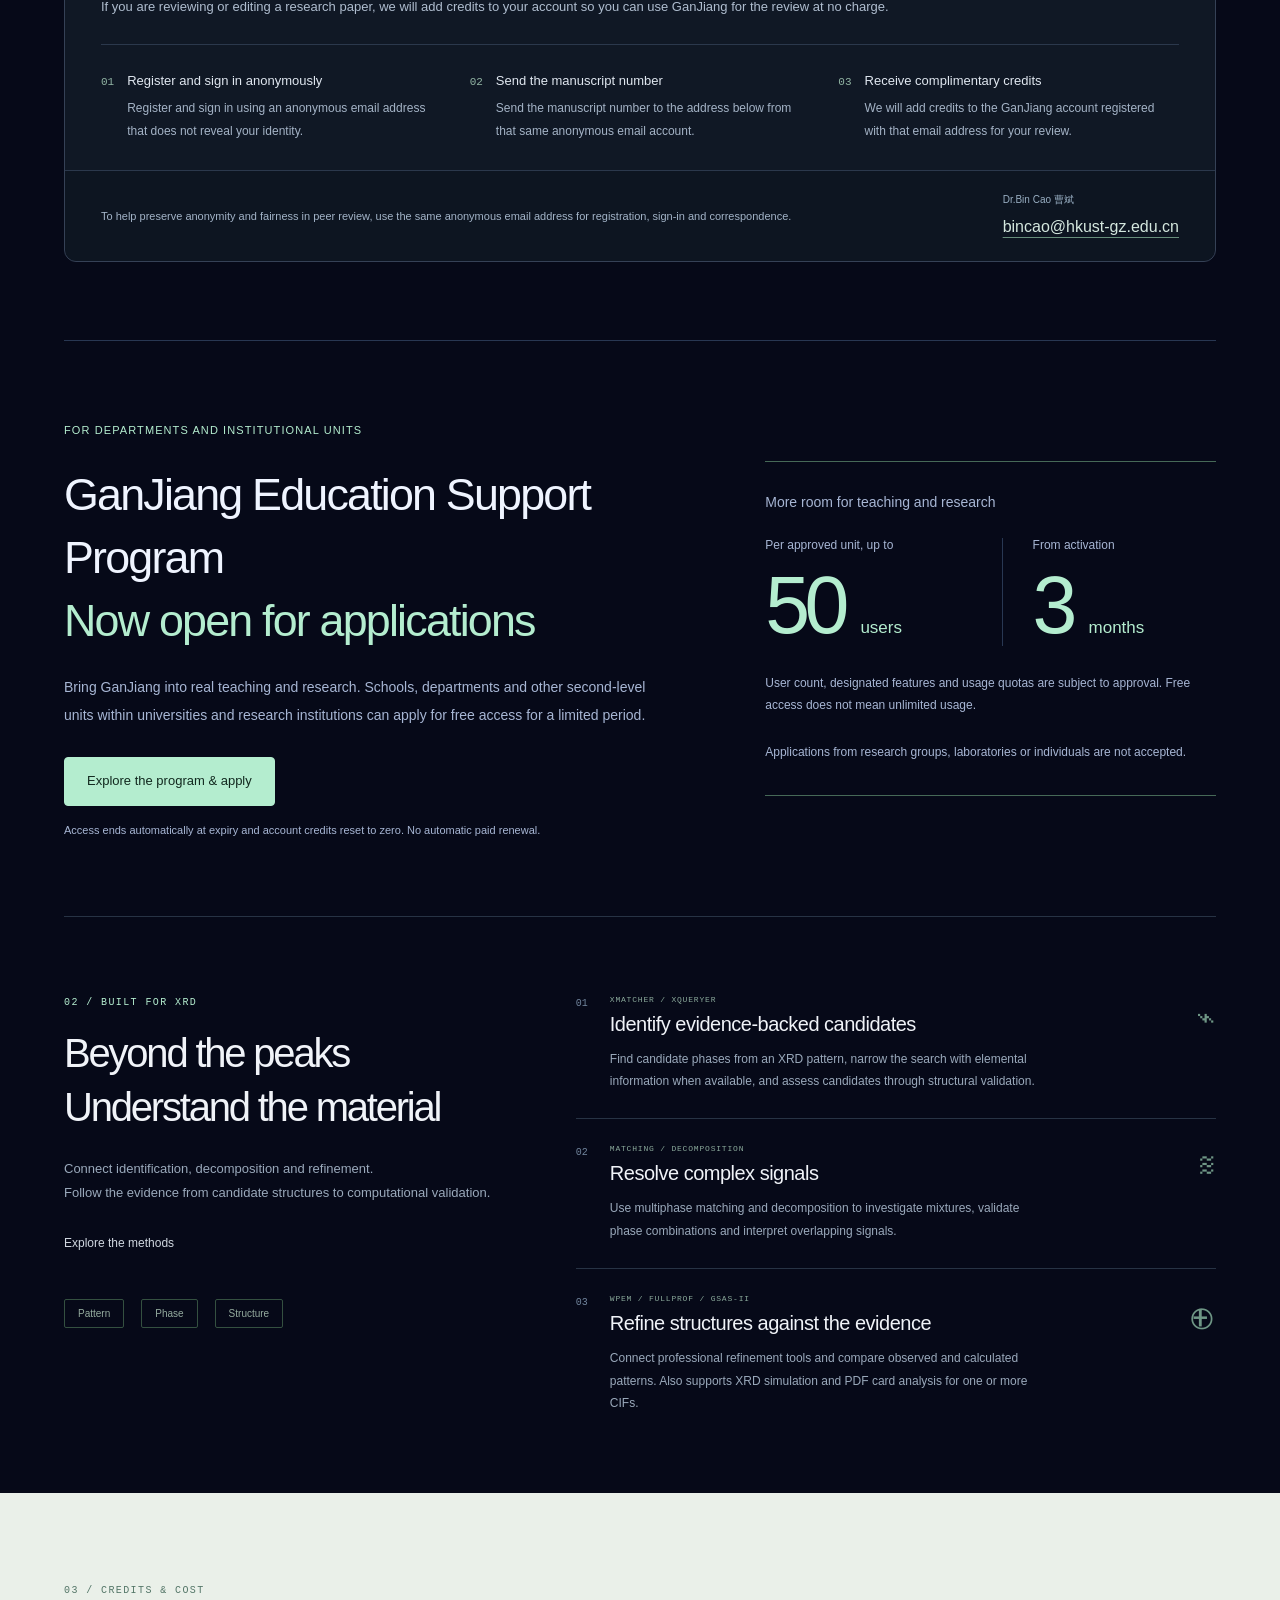
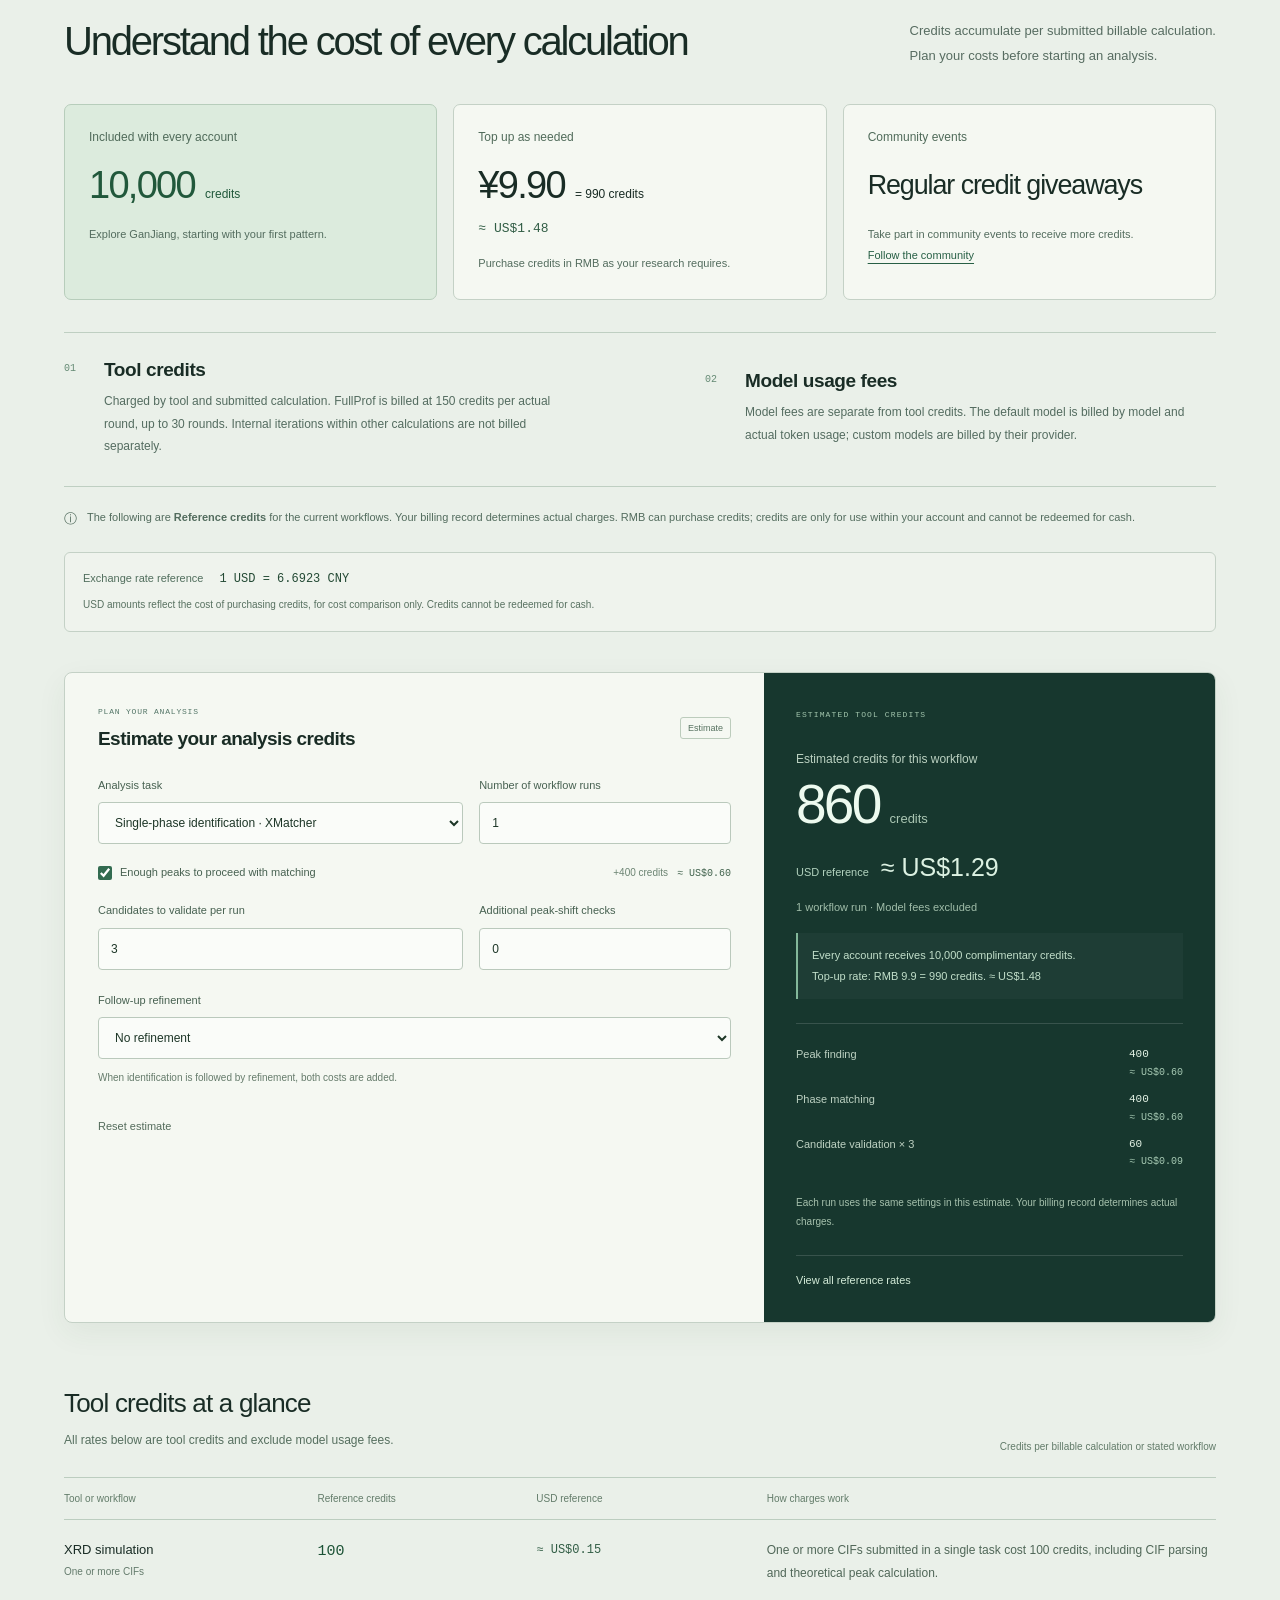
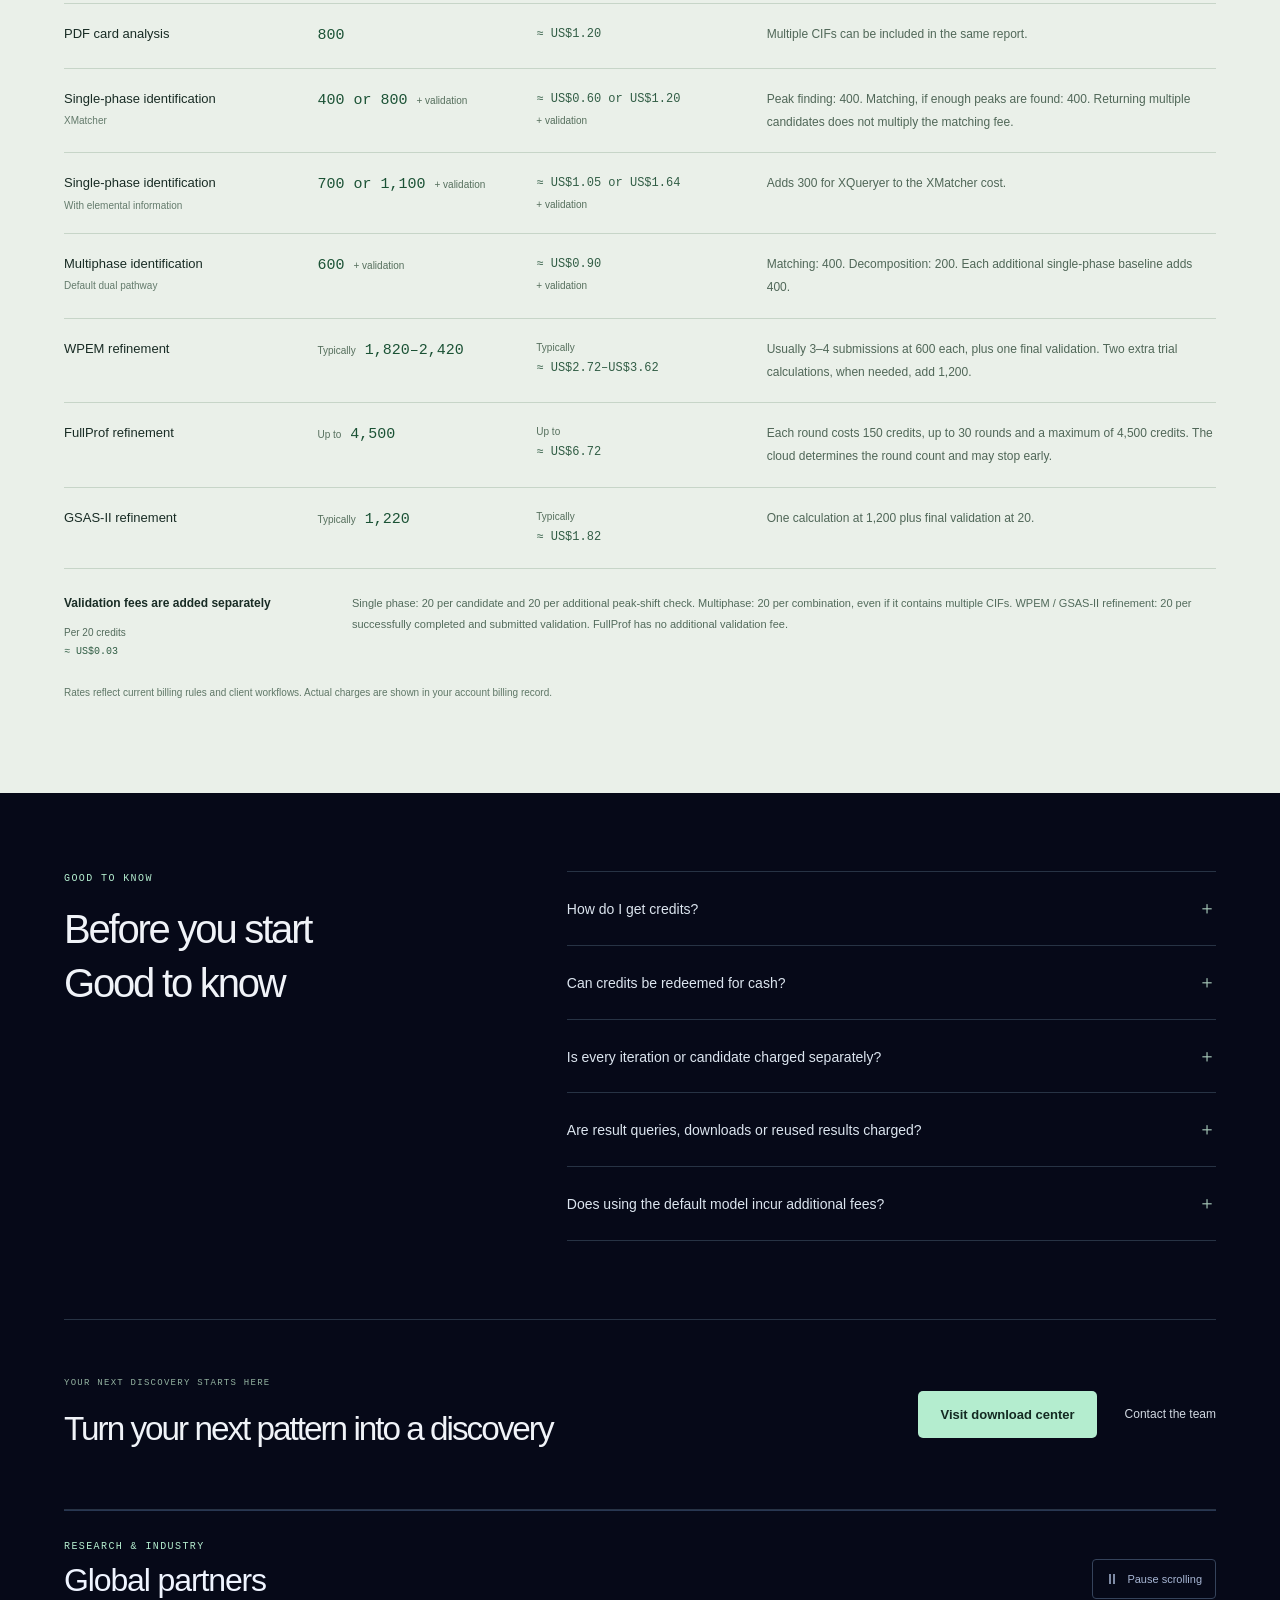
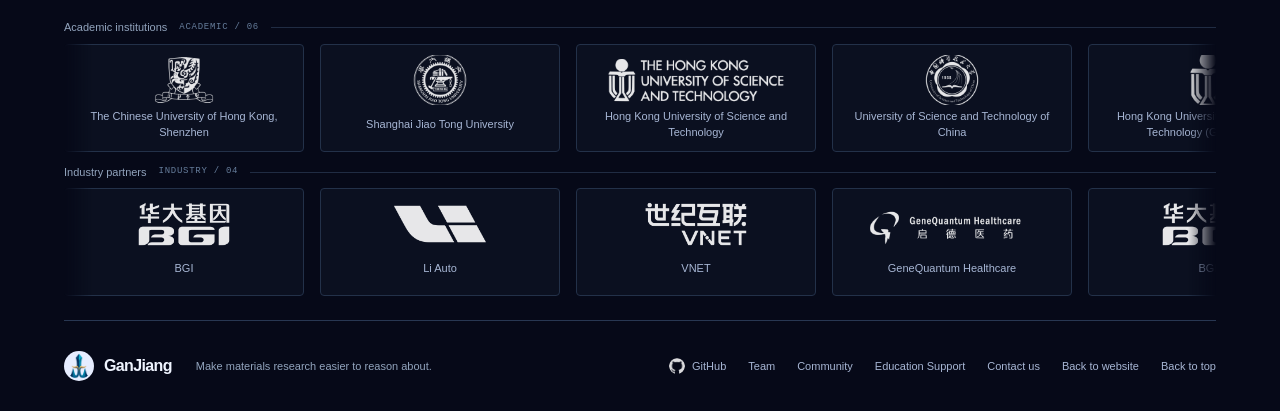
==== commit 5d793d37: "update" ====
--- a/apps/index.html
+++ b/apps/index.html
@@ -56,7 +56,7 @@
               <a class="download-platform download-platform-primary" href="#downloads" data-download-jump aria-label="macOS：前往客户端下载区"><img src="./assets/platforms/apple.svg" width="22" height="26" alt="" /><span>macOS</span><span class="platform-arrow" aria-hidden="true">↓</span></a>
               <a class="download-platform" href="#downloads" data-download-jump aria-label="Windows：前往客户端下载区"><img src="./assets/platforms/windows.svg" width="23" height="23" alt="" /><span>Windows</span><span class="platform-arrow" aria-hidden="true">↓</span></a>
             </div>
-            <div class="download-hero-footnote"><p><span>每个账户赠送</span> <strong>20,000</strong> <span>积分</span></p><a href="../booklet/index.html" data-download-manual>使用说明书 <span aria-hidden="true">↗</span></a></div>
+            <div class="download-hero-footnote"><p><span>每个账户赠送</span> <strong>10,000</strong> <span>积分</span></p><a href="../booklet/index.html" data-download-manual>使用说明书 <span aria-hidden="true">↗</span></a></div>
           </div>
         </div>
         <figure id="product-film" class="product-film" aria-labelledby="product-film-title">
@@ -110,7 +110,7 @@
           </div>
           <div class="portal-action">
             <p class="portal-action-label">从这里开始</p>
-            <p class="portal-welcome">每个账户赠送<br /><strong>20,000</strong><span>积分</span></p>
+            <p class="portal-welcome">每个账户赠送<br /><strong>10,000</strong><span>积分</span></p>
             <a class="download-button" href="https://ganjiang.yangtzeailab.com/" data-download aria-describedby="download-help"><span>前往下载中心</span></a>
             <p class="portal-action-note" id="download-help">统一前往下载中心获取安装包</p>
           </div>
@@ -161,7 +161,7 @@
         <div class="shell">
           <div class="section-heading"><div><p class="eyebrow">03 / CREDITS & COST</p><h2 id="pricing-title">每一次计算<br class="mobile-break" />都有清楚的账</h2></div><p>按实际提交的收费计算累计。<br />先理解计费，再开始分析。</p></div>
           <div class="credit-benefits" aria-label="积分获取方式">
-            <article class="credit-benefit credit-benefit-gift"><h3>每个账户赠送</h3><p class="benefit-value">20,000 <span>积分</span></p><p>从第一张图谱开始，探索干将的分析能力。</p></article>
+            <article class="credit-benefit credit-benefit-gift"><h3>每个账户赠送</h3><p class="benefit-value">10,000 <span>积分</span></p><p>从第一张图谱开始，探索干将的分析能力。</p></article>
             <article class="credit-benefit"><h3>按需充值</h3><p class="benefit-value">¥9.90 <span>= 990 积分</span></p><p class="topup-usd" data-usd-credits="990">≈ US$1.48</p><p>人民币兑换积分，按你的研究需要补充。</p></article>
             <article class="credit-benefit"><h3>社区活动</h3><p class="benefit-value benefit-value-text">定期赠送积分</p><p>参与社区活动，获取更多积分。<a href="../index.html#beta">关注用户社区</a></p></article>
           </div>
@@ -184,7 +184,7 @@
               </form>
               <noscript><p class="no-script-note">启用 JavaScript 后可使用交互估算；下方积分表可直接查阅。</p></noscript>
             </div>
-            <div class="estimate-result" aria-live="polite" aria-atomic="true"><p class="eyebrow">ESTIMATED TOOL CREDITS</p><p class="estimate-label" id="estimate-label">本次流程参考积分</p><div class="estimate-total"><output id="credit-total" for="task quantity match candidates shifts combinations baselines refinement wpem-runs wpem-extra">860</output><span>积分</span></div><div class="estimate-usd"><span>美元参考</span><output id="usd-total" for="task quantity match candidates shifts combinations baselines refinement wpem-runs wpem-extra">≈ US$1.29</output></div><p id="estimate-scope">1 次流程 · 不含模型调用费用</p><p class="estimate-credit-note">每个账户赠送 20,000 积分。<br />充值比例：人民币 9.9 元 = 990 积分。 <span class="usd-amount" data-usd-credits="990">≈ US$1.48</span></p><div class="result-rule"></div><dl id="credit-breakdown"><div><dt>寻峰</dt><dd>400<small>≈ US$0.60</small></dd></div><div><dt>物相匹配</dt><dd>400<small>≈ US$0.60</small></dd></div><div><dt>候选校验 × 3</dt><dd>60<small>≈ US$0.09</small></dd></div></dl><p class="estimate-disclaimer" id="estimate-disclaimer">各次流程按相同配置估算，实际扣费以账单明细为准。</p><a href="#credit-reference">查看完整积分参考</a></div>
+            <div class="estimate-result" aria-live="polite" aria-atomic="true"><p class="eyebrow">ESTIMATED TOOL CREDITS</p><p class="estimate-label" id="estimate-label">本次流程参考积分</p><div class="estimate-total"><output id="credit-total" for="task quantity match candidates shifts combinations baselines refinement wpem-runs wpem-extra">860</output><span>积分</span></div><div class="estimate-usd"><span>美元参考</span><output id="usd-total" for="task quantity match candidates shifts combinations baselines refinement wpem-runs wpem-extra">≈ US$1.29</output></div><p id="estimate-scope">1 次流程 · 不含模型调用费用</p><p class="estimate-credit-note">每个账户赠送 10,000 积分。<br />充值比例：人民币 9.9 元 = 990 积分。 <span class="usd-amount" data-usd-credits="990">≈ US$1.48</span></p><div class="result-rule"></div><dl id="credit-breakdown"><div><dt>寻峰</dt><dd>400<small>≈ US$0.60</small></dd></div><div><dt>物相匹配</dt><dd>400<small>≈ US$0.60</small></dd></div><div><dt>候选校验 × 3</dt><dd>60<small>≈ US$0.09</small></dd></div></dl><p class="estimate-disclaimer" id="estimate-disclaimer">各次流程按相同配置估算，实际扣费以账单明细为准。</p><a href="#credit-reference">查看完整积分参考</a></div>
           </div>
 
           <div class="reference-heading" id="credit-reference"><div><h3>功能积分，一目了然</h3><p>以下均为计算工具积分，不含模型调用费用。</p></div><span>积分 / 次收费计算或所述流程</span></div>
@@ -204,7 +204,7 @@
       </section>
 
       <section class="section faq-section shell" aria-labelledby="faq-title"><div><p class="eyebrow">GOOD TO KNOW</p><h2 id="faq-title">开始之前<br />你可能想知道</h2></div><div class="faq-list">
-        <details><summary>如何获取积分？<span aria-hidden="true">＋</span></summary><p>每个账户赠送 20,000 积分。需要更多积分时，可按人民币 9.9 元 = 990 积分的比例充值；社区也会定期举办活动赠送积分。</p></details>
+        <details><summary>如何获取积分？<span aria-hidden="true">＋</span></summary><p>每个账户赠送 10,000 积分。需要更多积分时，可按人民币 9.9 元 = 990 积分的比例充值；社区也会定期举办活动赠送积分。</p></details>
         <details><summary>积分可以兑换回人民币吗？<span aria-hidden="true">＋</span></summary><p>不可以。人民币可以兑换为积分，积分只能在账号内消耗，不能兑换回人民币。</p></details>
         <details><summary>任务里的每次迭代、每个候选都会收费吗？<span aria-hidden="true">＋</span></summary><p>一次计算内部的迭代不按迭代次数收费；另行提交收费计算才会累计费用。XMatcher 一次返回多个候选，不按候选数重复收匹配费，但分别进行的结构校验按实际次数收费。</p></details>
         <details><summary>查询结果、下载文件或者复用结果要收费吗？<span aria-hidden="true">＋</span></summary><p>查询结果、下载文件不额外收取计算积分。复用已有结果且没有重新提交计算时，不新增计算费用；若过程中实际调用了模型，模型费用仍另行计算。</p></details>
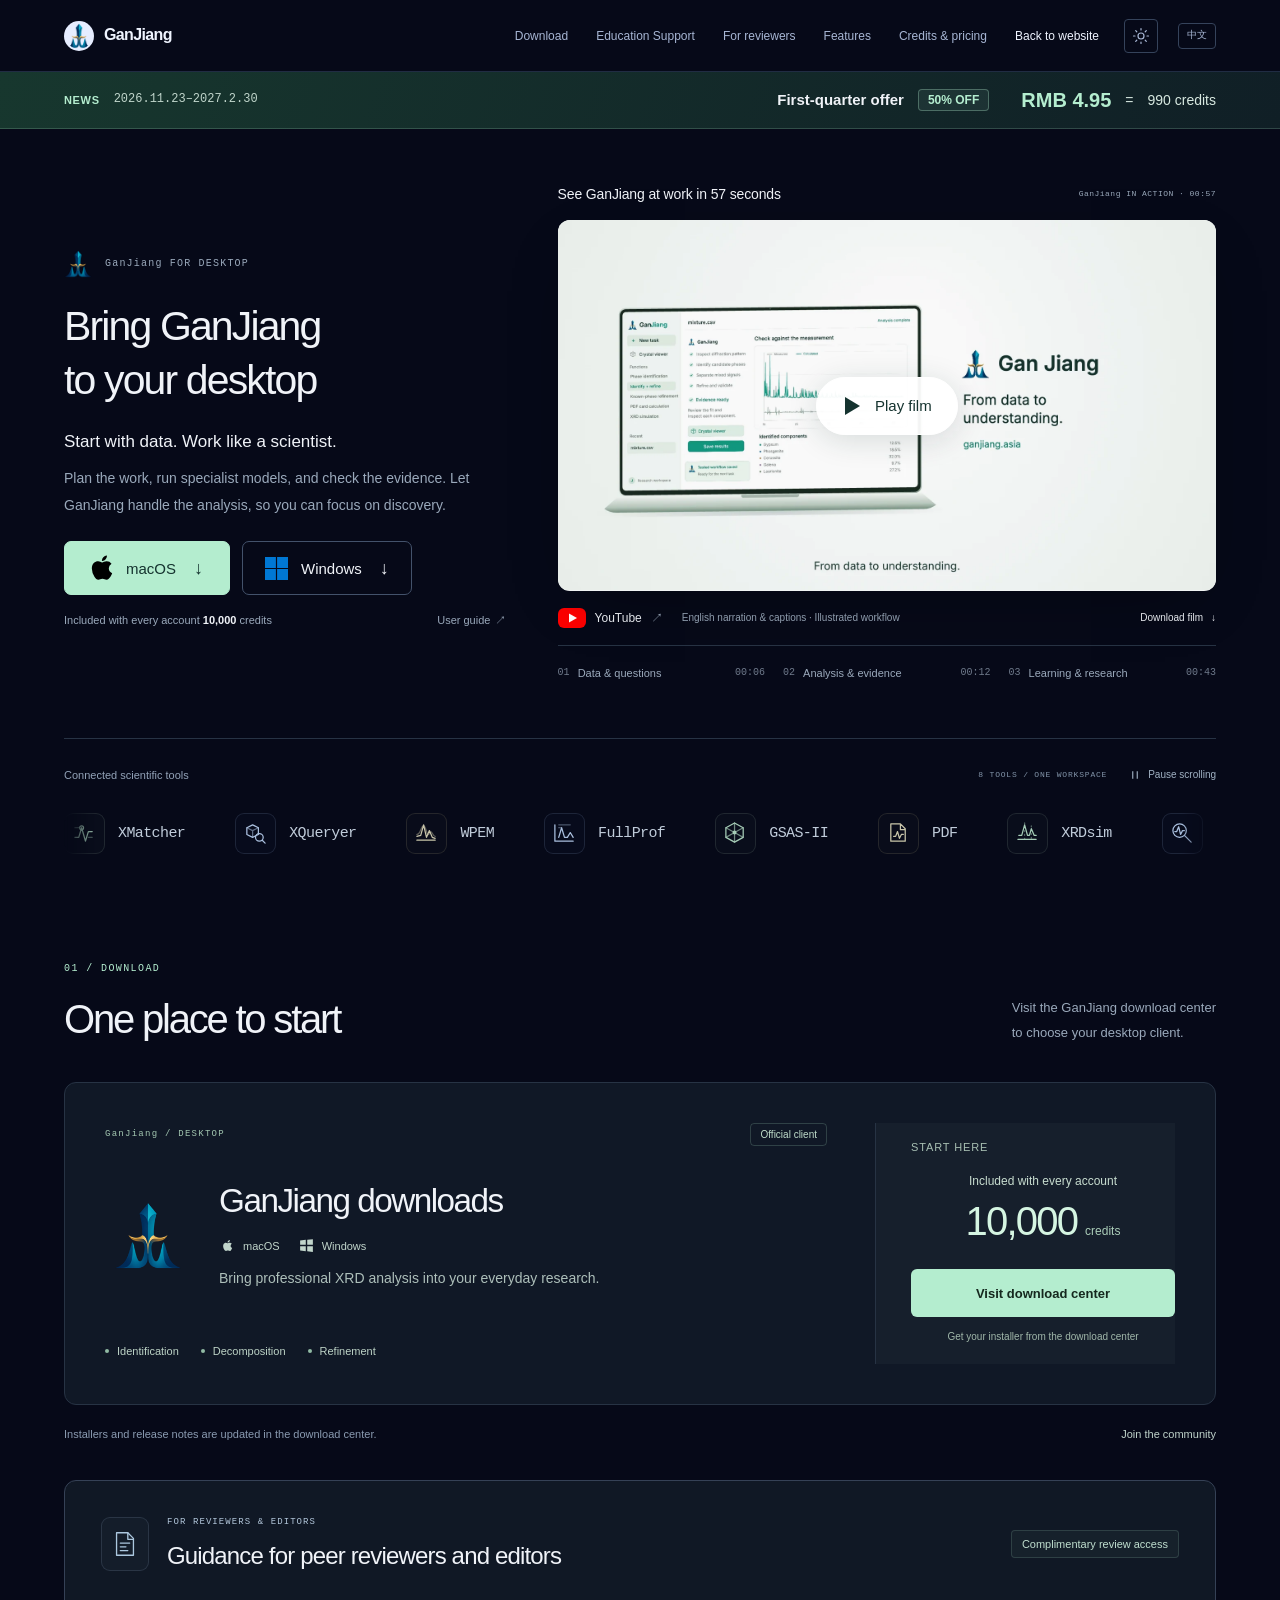
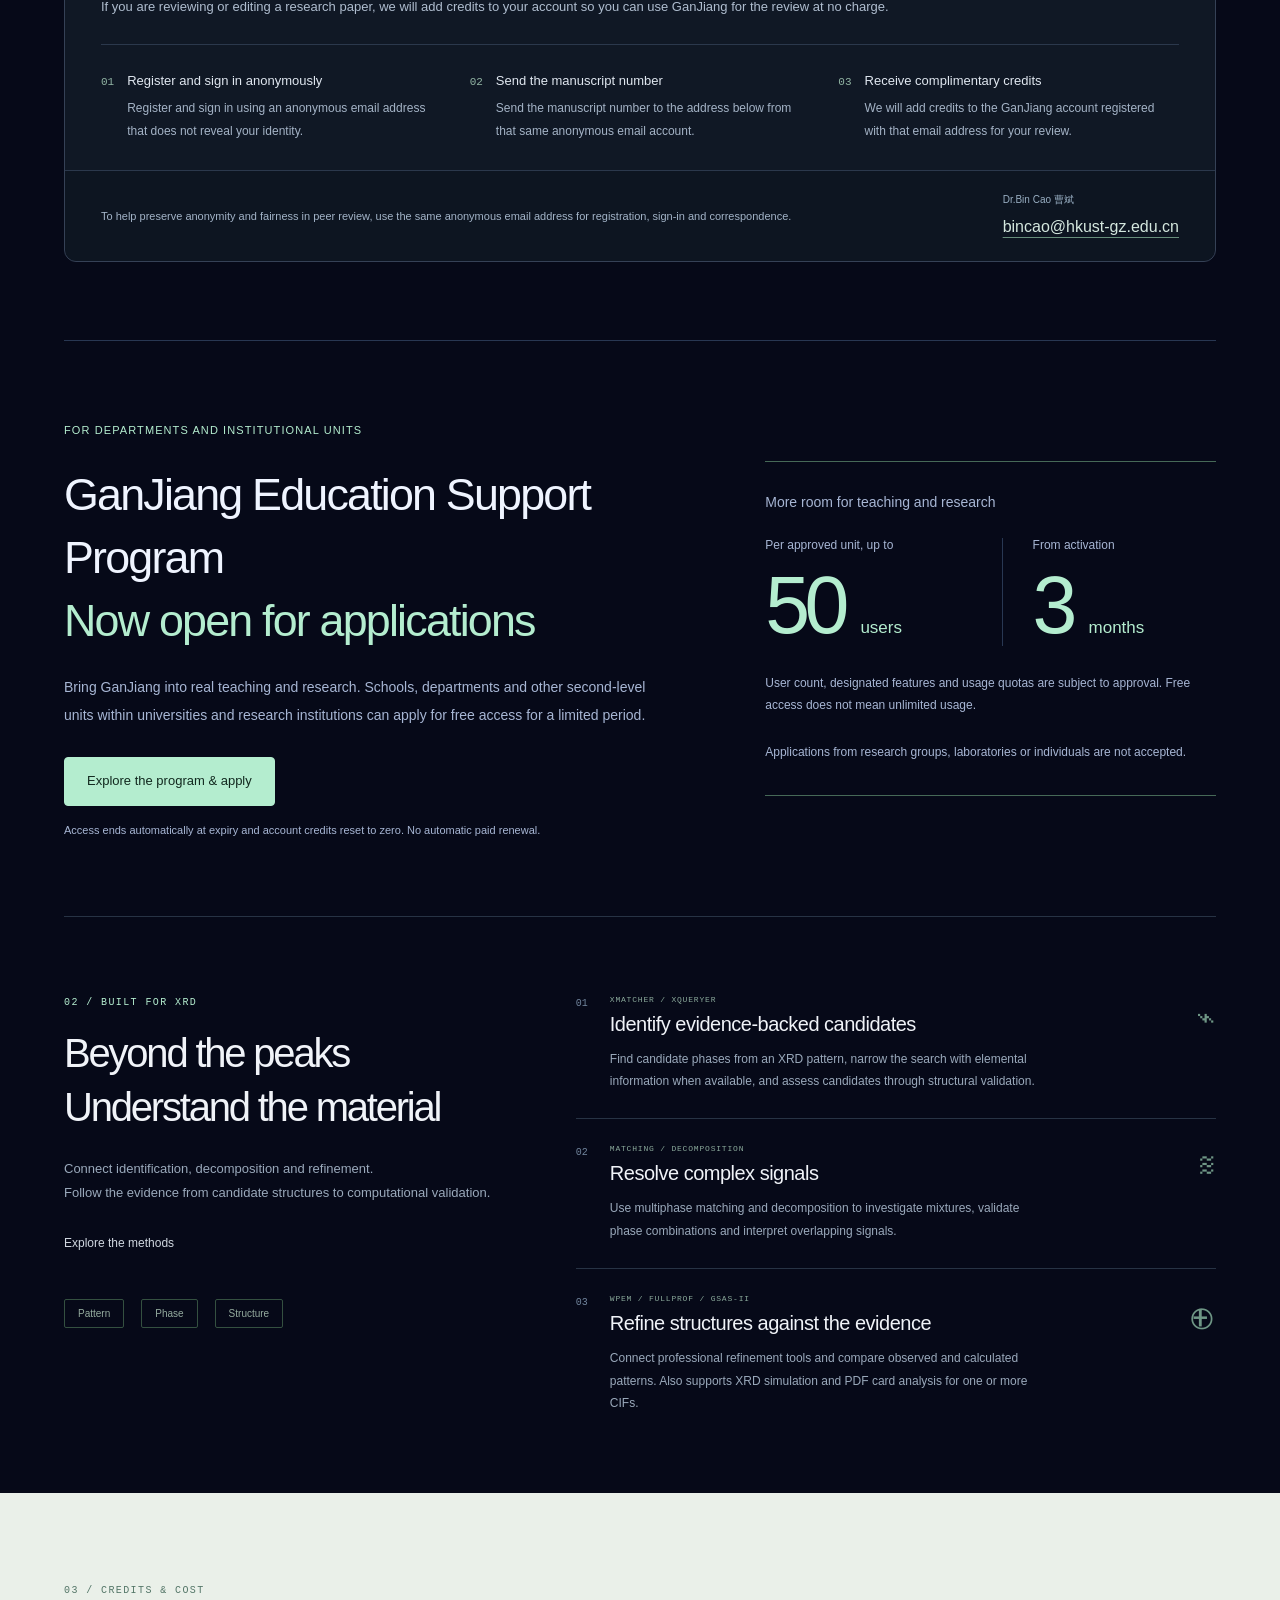
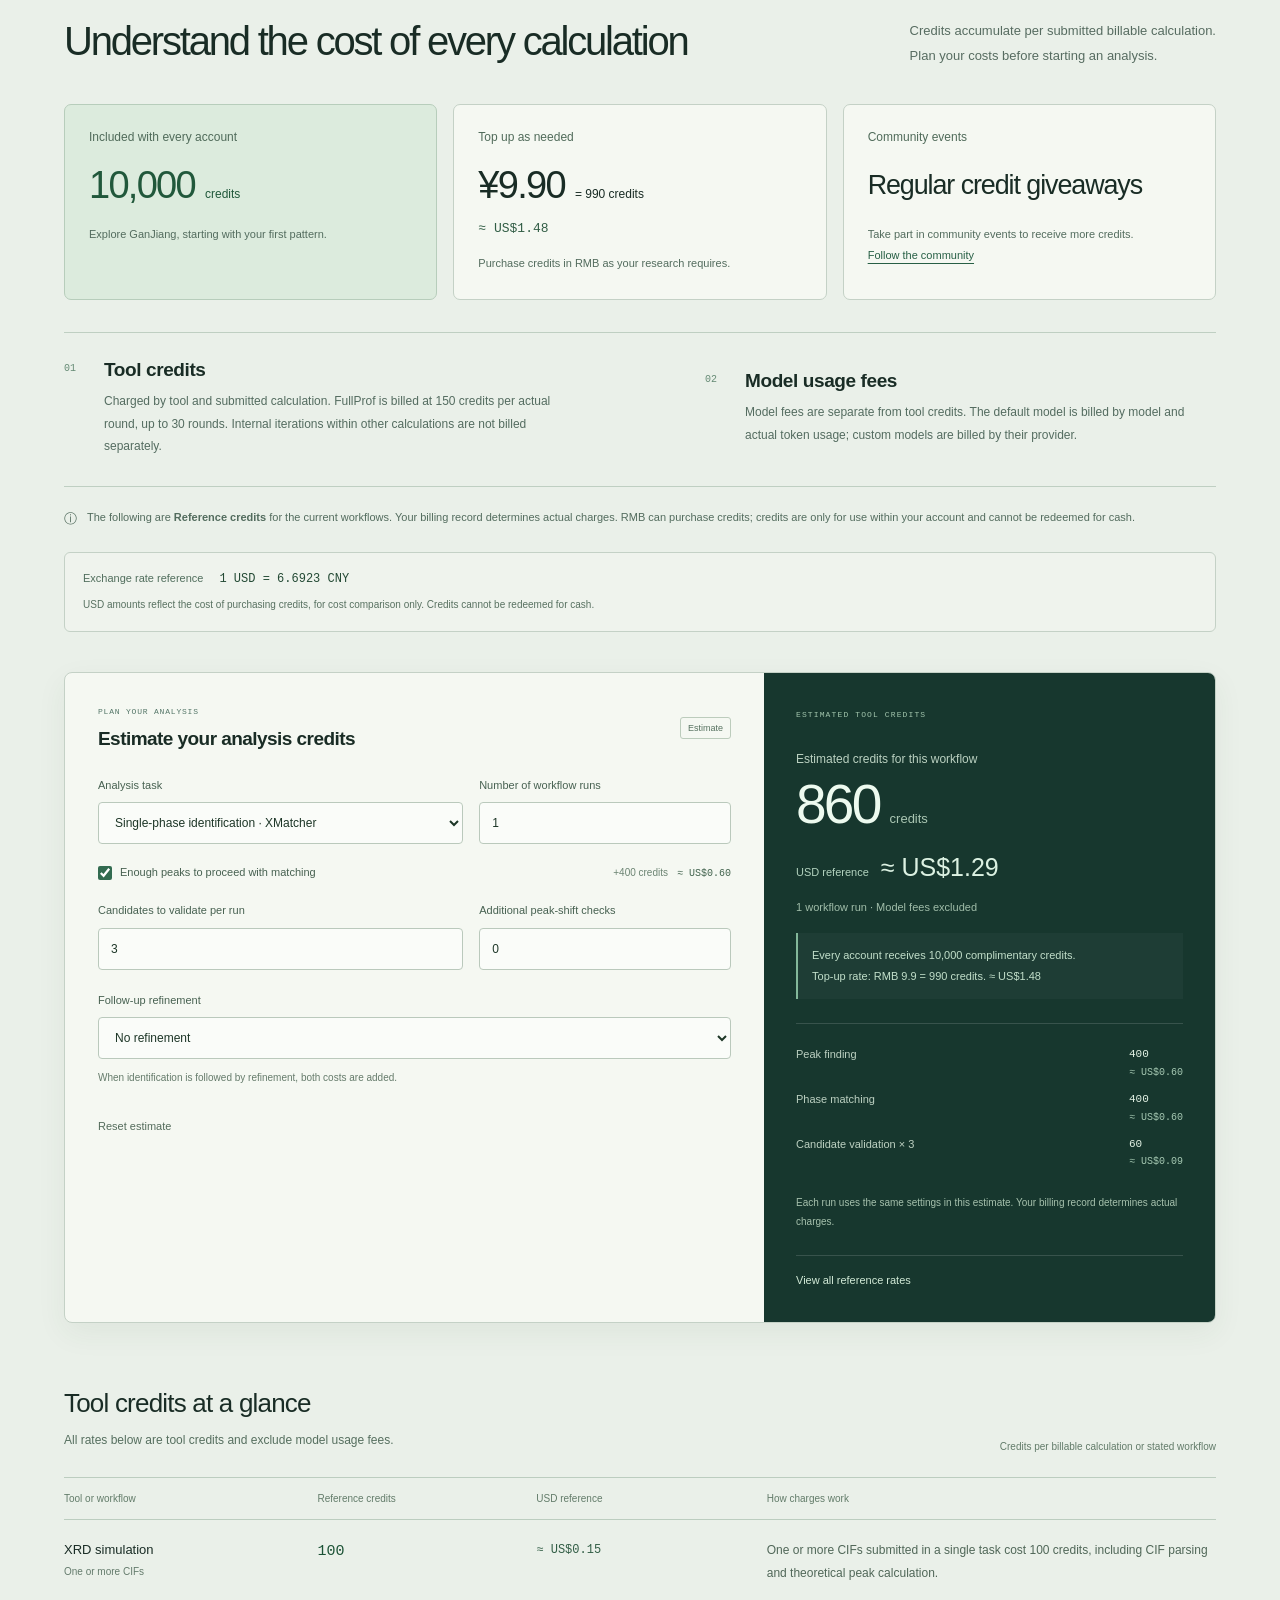
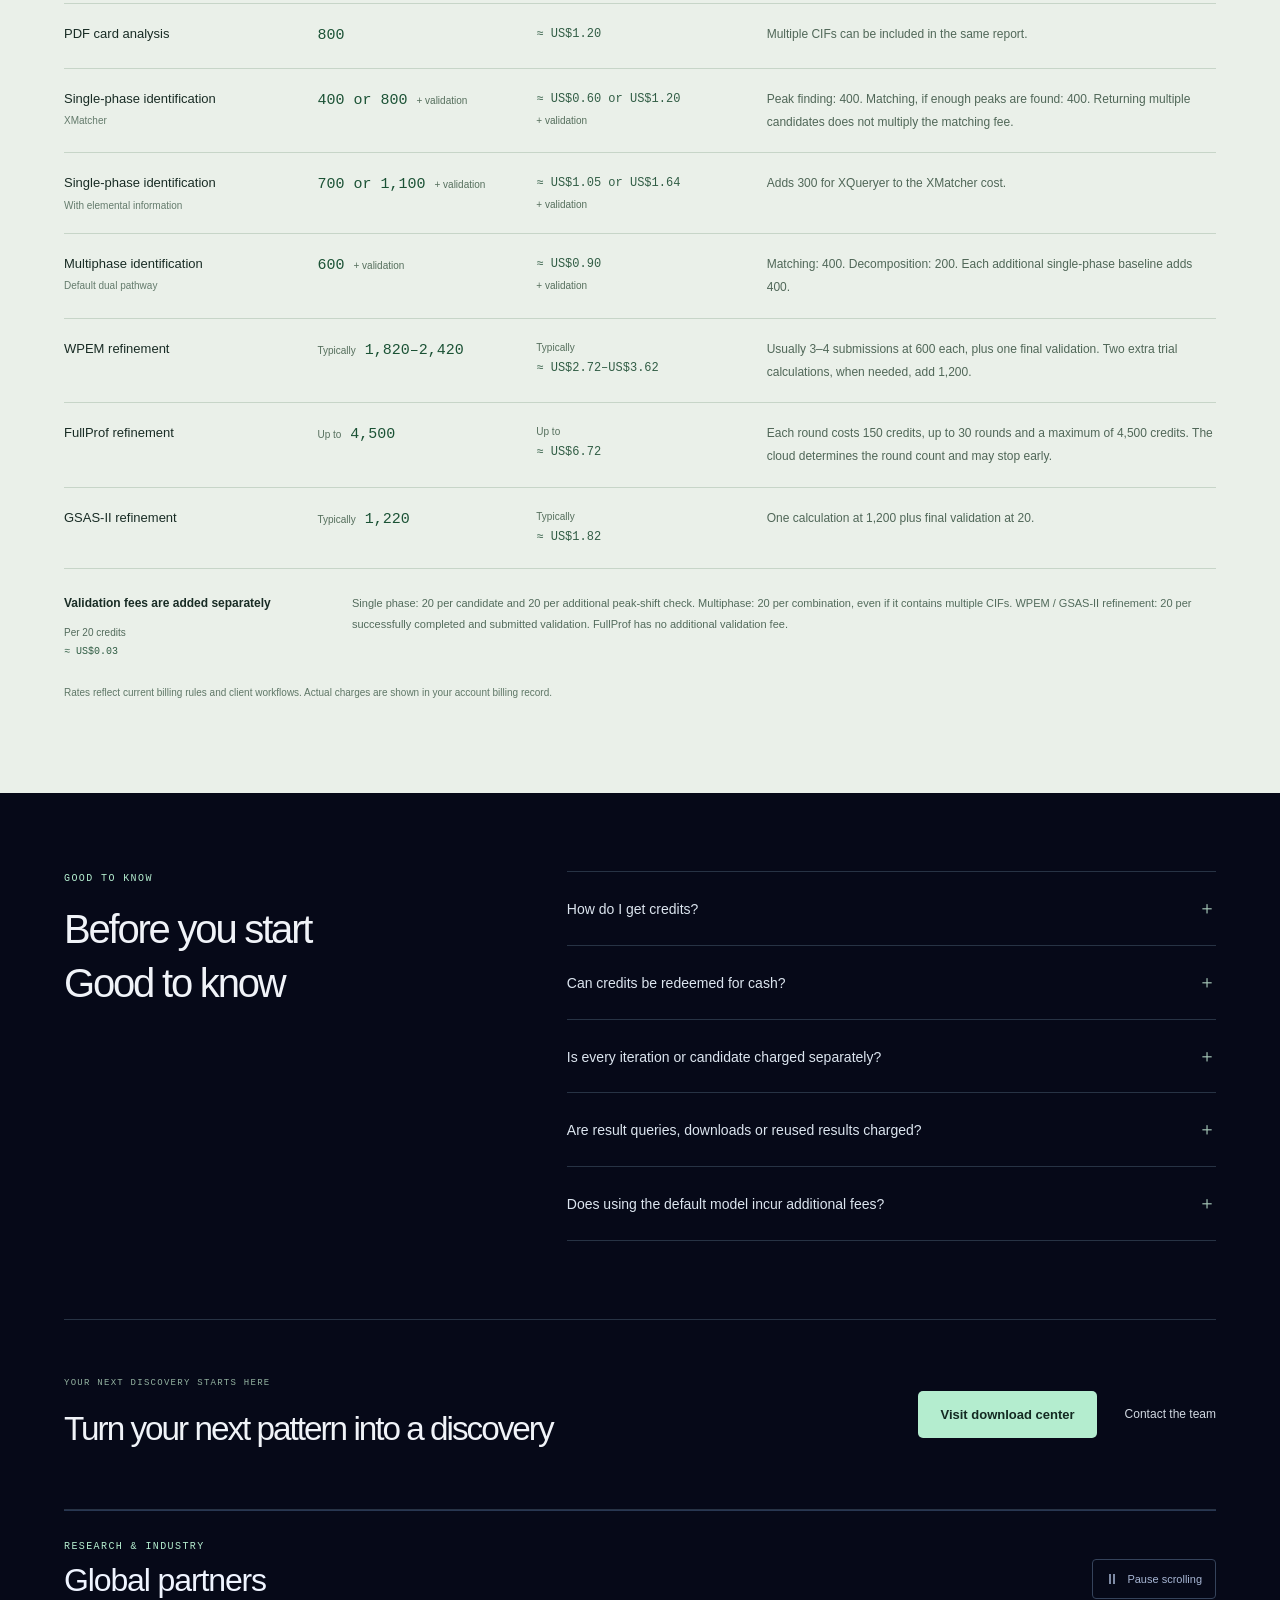
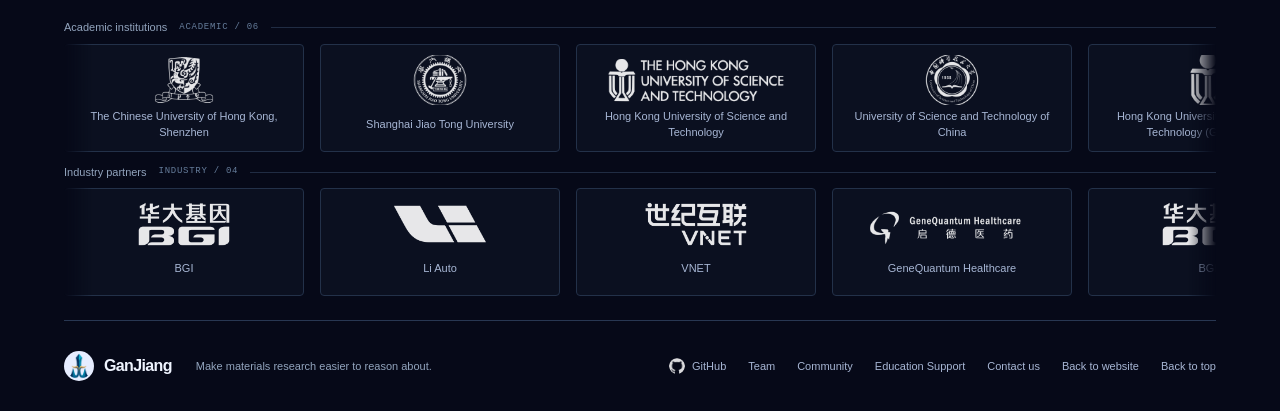
==== commit cbc975db: "update" ====
--- a/apps/index.html
+++ b/apps/index.html
@@ -46,7 +46,7 @@
       <section class="download-hero shell" aria-labelledby="hero-title">
         <div class="download-hero-intro">
           <div class="download-hero-heading">
-            <div class="download-product"><img src="../assets/images/logo-small.webp" width="34" height="42" alt="" /><p class="eyebrow">GANJIANG FOR DESKTOP</p></div>
+            <div class="download-product"><img src="../assets/images/logo-small.webp" width="34" height="42" alt="" /><p class="eyebrow">GanJiang FOR DESKTOP</p></div>
             <h1 id="hero-title"><span>把干将，</span><span>带到你的工作台。</span></h1>
           </div>
           <div class="download-hero-copy">
@@ -60,7 +60,7 @@
           </div>
         </div>
         <figure id="product-film" class="product-film" aria-labelledby="product-film-title">
-          <div class="product-film-heading"><h2 id="product-film-title">57 秒，看干将如何工作</h2><span>GANJIANG IN ACTION · 00:57</span></div>
+          <div class="product-film-heading"><h2 id="product-film-title">57 秒，看干将如何工作</h2><span>GanJiang IN ACTION · 00:57</span></div>
           <div class="product-film-screen">
             <video id="product-film-video" width="1920" height="1080" playsinline controls preload="none" poster="../assets/video/ganjiang-scientist-film-poster.webp" aria-label="干将 57 秒产品动画：数据分析、任务规划、计算验证与应用场景" tabindex="0">
               <source src="../assets/video/ganjiang-scientist-film-57s-en.mp4" type="video/mp4" />
@@ -104,7 +104,7 @@
         <div class="section-heading"><div><p class="eyebrow">01 / DOWNLOAD</p><h2 id="download-title">一个入口，开启你的研究</h2></div><p>前往干将下载中心，<br />选择适合你的桌面版本。</p></div>
         <article class="download-portal" aria-labelledby="portal-title">
           <div class="portal-content">
-            <div class="portal-topline"><p class="eyebrow">GANJIANG / DESKTOP</p><span class="portal-badge">官方客户端</span></div>
+            <div class="portal-topline"><p class="eyebrow">GanJiang / DESKTOP</p><span class="portal-badge">官方客户端</span></div>
             <div class="portal-identity"><div class="portal-logo"><img src="../assets/images/logo-small.webp" width="70" height="84" alt="" /></div><div><h3 id="portal-title">干将下载中心</h3><div class="portal-platforms" aria-label="支持的平台"><span><svg viewBox="0 0 24 24" aria-hidden="true"><path d="M16.4 12.8c0-2 1.6-3 1.7-3.1-1-1.4-2.4-1.6-2.9-1.6-1.2-.1-2.4.7-3 .7s-1.5-.7-2.5-.7c-1.3 0-2.5.8-3.2 1.9-1.4 2.4-.4 6 1 8 .7.9 1.4 1.8 2.4 1.7 1 0 1.4-.6 2.6-.6s1.6.6 2.6.6 1.7-.9 2.3-1.8c.8-1.1 1.1-2.2 1.1-2.3-.1 0-2.1-.8-2.1-2.8ZM14.5 6.8c.5-.7.9-1.6.8-2.5-.8 0-1.8.5-2.4 1.2-.5.5-1 1.5-.8 2.4.9.1 1.8-.4 2.4-1.1Z"/></svg>macOS</span><span><svg viewBox="0 0 24 24" aria-hidden="true"><path d="m3 5 8-1v7H3Zm10-1 8-1v8h-8ZM3 13h8v7l-8-1Zm10 0h8v8l-8-1Z"/></svg>Windows</span></div><p>把专业的 XRD 分析能力，带到你的日常研究中。</p></div></div>
             <ul class="portal-capabilities" aria-label="核心分析能力"><li>物相识别</li><li>多相分解</li><li>结构精修</li></ul>
           </div>
@@ -149,7 +149,7 @@
       </section>
 
       <section id="capabilities" class="section capability-section shell" aria-labelledby="capabilities-title">
-        <div class="capability-intro"><p class="eyebrow">02 / BUILT FOR XRD</p><h2 id="capabilities-title">不止看见峰<br />更要读懂材料</h2><p>把识别、分解与精修连接起来。<br />从候选结构到计算校验，让结论有迹可循。</p><a class="text-link" href="../index.html#can-do">深入了解分析方法</a><div class="workflow-line" aria-label="输入图谱，识别物相，校验结构"><span>图谱</span><span>物相</span><span>结构</span></div></div>
+        <div class="capability-intro"><p class="eyebrow">02 / BUILT FOR XRD</p><h2 id="capabilities-title">不止看见峰<br />更要读懂材料</h2><p>把识别、分解与精修连接起来。<br />从候选结构到计算校验，让结论有迹可循。</p><a class="text-link" href="../film.html#system">深入了解分析方法</a><div class="workflow-line" aria-label="输入图谱，识别物相，校验结构"><span>图谱</span><span>物相</span><span>结构</span></div></div>
         <div class="capability-list">
           <article><span class="step-number">01</span><div><p class="tool-label">XMATCHER / XQUERYER</p><h3>识别，让候选有依据</h3><p>从 XRD 图谱寻找候选物相；有元素信息时结合条件检索，再通过结构校验逐步判断。</p></div><span class="feature-mark" aria-hidden="true">⌁</span></article>
           <article><span class="step-number">02</span><div><p class="tool-label">MATCHING / DECOMPOSITION</p><h3>分解，把复杂信号展开</h3><p>通过多相匹配与分解处理混合物相，按组合进行校验，进一步理解重叠信号。</p></div><span class="feature-mark" aria-hidden="true">≋</span></article>
--- a/theme.css
+++ b/theme.css
@@ -1,5 +1,6 @@
 /* Light-only semantic tokens. Each component keeps its original dark fallback. */
 :root { color-scheme: dark; }
+.eyebrow, .co-eyebrow, .edu-eyebrow { text-transform: none; }
 :root[data-theme="light"] {
   color-scheme: light;
   --theme-page: #ffffff;
